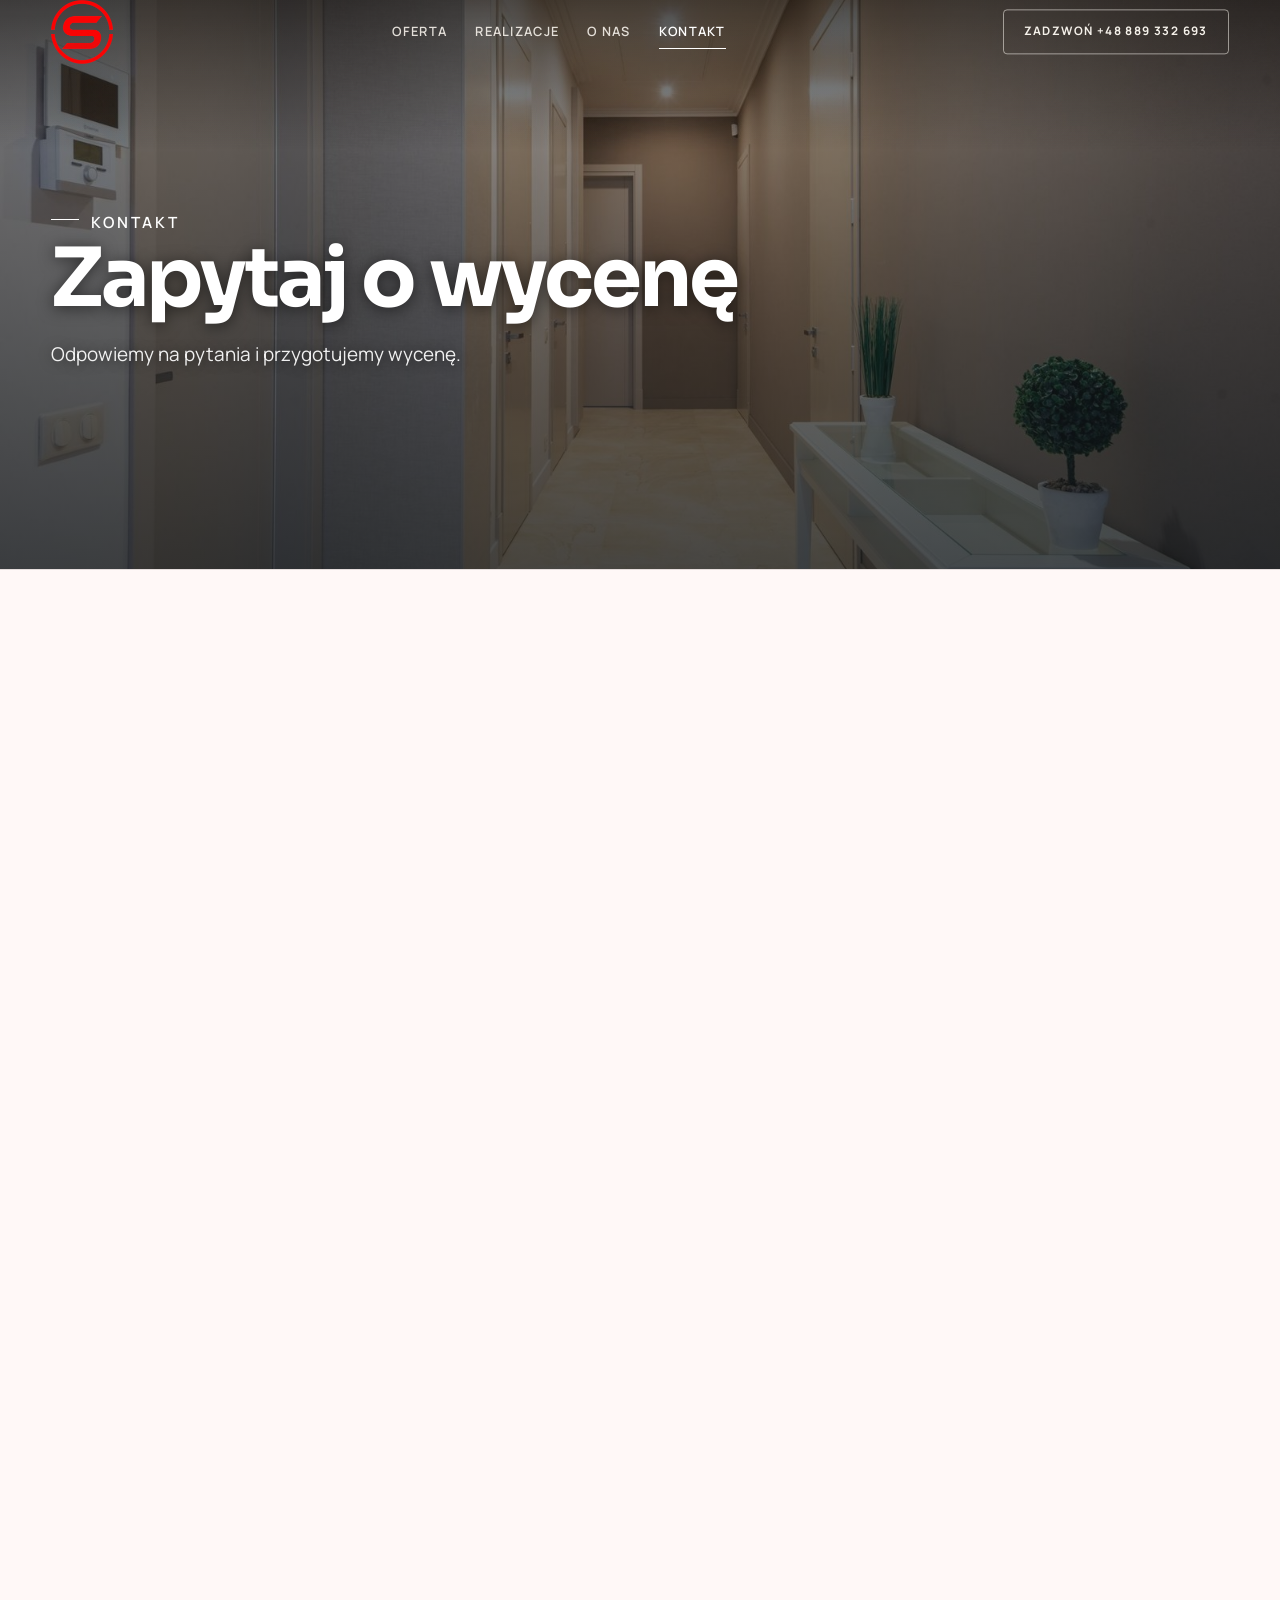
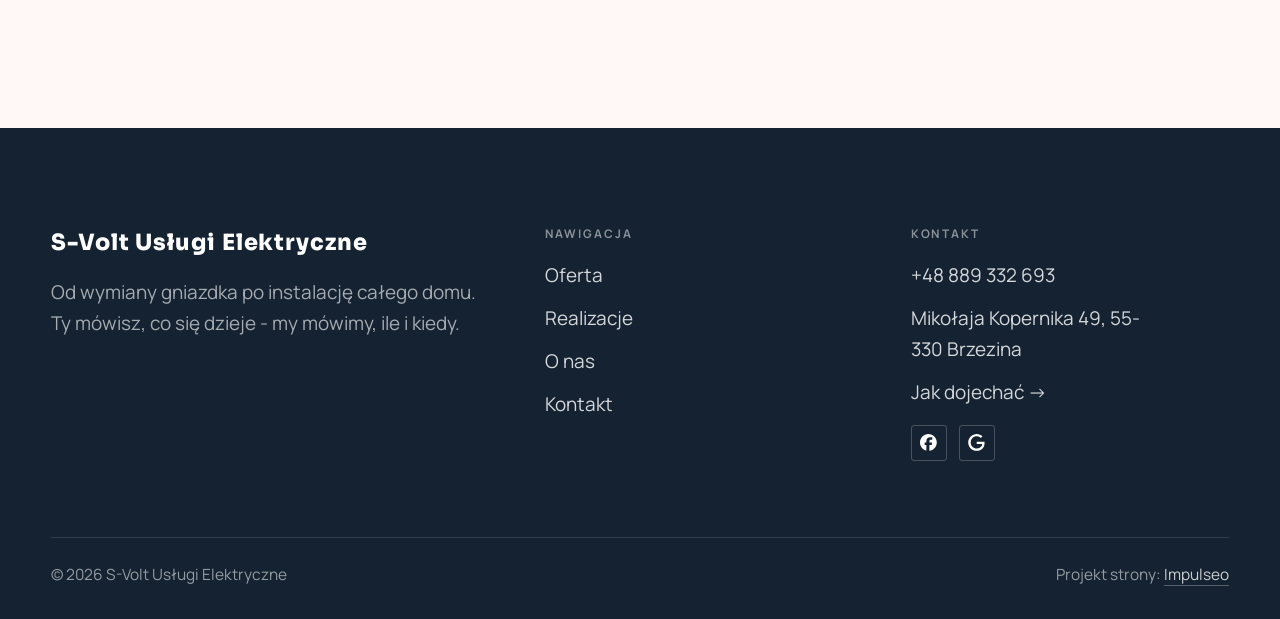
==== kontakt.html @ 0271994c "Strona demo: s-volt-uslugi-elektryczne" ====
<!DOCTYPE html>
<html lang="pl">
<head>
<meta charset="UTF-8">
<meta name="viewport" content="width=device-width, initial-scale=1.0">
<title>Kontakt - S-Volt Usługi Elektryczne</title>
<meta name="description" content="Kontakt S-Volt Usługi Elektryczne - Mikołaja Kopernika 49, 55-330 Brzezina">
<link rel="canonical" href="https://kris20032.github.io/s-volt-uslugi-elektryczne/kontakt.html">
<meta name="robots" content="noindex, nofollow">
<meta property="og:type" content="website">
<meta property="og:locale" content="pl_PL">
<meta property="og:site_name" content="S-Volt Usługi Elektryczne">
<meta property="og:title" content="Kontakt - S-Volt Usługi Elektryczne">
<meta property="og:description" content="Kontakt S-Volt Usługi Elektryczne - Mikołaja Kopernika 49, 55-330 Brzezina">
<meta property="og:url" content="https://kris20032.github.io/s-volt-uslugi-elektryczne/kontakt.html">
<meta property="og:image" content="https://kris20032.github.io/s-volt-uslugi-elektryczne/img/og.jpg">
<meta property="og:image:width" content="1200">
<meta property="og:image:height" content="630">
<meta name="twitter:card" content="summary_large_image">
<link rel="preconnect" href="https://fonts.googleapis.com">
<link rel="preconnect" href="https://fonts.gstatic.com" crossorigin>
<link href="https://fonts.googleapis.com/css2?family=Sora:wght@600;700;800&family=Manrope:wght@400;500;600&display=swap" rel="stylesheet">
<link rel="stylesheet" href="assets/styles.css?v=0fb39934">
</head>
<body>

<header class="nav">
  <div class="wrap nav-inner">
    <a class="brand brand-has-logo" href="index.html"><img class="brand-logo" src="img/logo.png" alt="S-Volt Usługi Elektryczne" width="494" height="508" decoding="async"></a>
    <nav class="nav-links">
      <a href="oferta.html">Oferta</a>
      <a href="realizacje.html">Realizacje</a>
      <a href="o-nas.html">O nas</a>
      <a href="kontakt.html" class="active" aria-current="page">Kontakt</a>
      <a href="tel:+48889332693" class="btn btn-accent">Zadzwoń +48 889 332 693</a>
    </nav>
    <button class="nav-toggle" aria-label="Menu"><span></span><span></span><span></span></button>
  </div>
</header>

<main>
<section class="pagehead">
  <img src="img/g3.jpg" alt="S-Volt Usługi Elektryczne - Zapytaj o wycenę" width="1600" height="1068" decoding="async">
  <div class="wrap">
    <span class="eyebrow">Kontakt</span>
    <h1>Zapytaj o wycenę</h1>
    <p>Odpowiemy na pytania i przygotujemy wycenę.</p>
  </div>
</section>
<section>
  <div class="wrap contact-grid">
    <div class="reveal">
      <span class="eyebrow">Dane kontaktowe</span>
      <h2 style="margin:var(--space-4) 0 var(--space-6)">S-Volt Usługi Elektryczne</h2>
      <div class="info-list">
        <div class="info-row"><div class="ic"><svg class="ico-tel" width="16" height="16" viewBox="0 0 24 24" fill="none" aria-hidden="true"><path d="M6.6 10.8a15.5 15.5 0 0 0 6.6 6.6l2.2-2.2a1 1 0 0 1 1-.24 11.4 11.4 0 0 0 3.6.58 1 1 0 0 1 1 1V20a1 1 0 0 1-1 1A17 17 0 0 1 3 4a1 1 0 0 1 1-1h3.5a1 1 0 0 1 1 1c0 1.25.2 2.46.58 3.6a1 1 0 0 1-.25 1l-2.23 2.2Z" fill="currentColor"/></svg></div><div><div class="lbl">Telefon</div><a class="val" href="tel:+48889332693">+48 889 332 693</a></div></div>
        <div class="info-row"><div class="ic"><svg class="ico-pin" width="16" height="16" viewBox="0 0 24 24" fill="none" aria-hidden="true"><path d="M12 21s7-6.1 7-11.5A7 7 0 0 0 5 9.5C5 14.9 12 21 12 21Z" stroke="currentColor" stroke-width="1.6" fill="none"/><circle cx="12" cy="9.5" r="2.4" fill="currentColor"/></svg></div><div><div class="lbl">Adres</div><div class="val">Mikołaja Kopernika 49, 55-330 Brzezina</div></div></div>
        <div class="info-row"><div class="ic"><svg class="ico-clock" width="16" height="16" viewBox="0 0 24 24" fill="none" aria-hidden="true"><circle cx="12" cy="12" r="8.2" stroke="currentColor" stroke-width="1.6"/><path d="M12 7.5V12l3.2 1.9" stroke="currentColor" stroke-width="1.6" stroke-linecap="round"/></svg></div><div><div class="lbl">Godziny</div><div class="val" style="font-weight:500">Całą dobę, 7 dni w tygodniu</div></div></div>
      </div>
    </div>
    <div class="reveal">
      <div class="form">
        <h3 style="margin-bottom:var(--space-4)">Najszybciej telefonicznie</h3>
        <p class="muted" style="margin-bottom:var(--space-5)">Zadzwoń, opisz pomysł, a my powiemy, co i jak. Bez zobowiązań.</p>
        <a href="tel:+48889332693" class="btn btn-accent" style="justify-content:center">Zadzwoń: +48 889 332 693 <span class="arr">→</span></a>
      </div>
    </div>
  </div>
</section>
<section style="padding-top:0">
  <div class="wrap reveal">
    <iframe class="map" title="S-Volt Usługi Elektryczne - Wrocław" src="https://maps.google.com/maps?q=51.20303%2C16.8247604&z=15&output=embed" loading="lazy" referrerpolicy="no-referrer-when-downgrade"></iframe>
  </div>
</section>
</main>

<footer>
  <div class="wrap">
    <div class="foot-grid">
      <div class="foot-brand">
        <div class="name">S-Volt Usługi Elektryczne</div>
        <p>Od wymiany gniazdka po instalację całego domu. Ty mówisz, co się dzieje - my mówimy, ile i kiedy.</p>
      </div>
      <div class="foot-col">
        <h4>Nawigacja</h4>
        <a href="oferta.html">Oferta</a>
        <a href="realizacje.html">Realizacje</a>
        <a href="o-nas.html">O nas</a>
        <a href="kontakt.html">Kontakt</a>
      </div>
      <div class="foot-col">
        <h4>Kontakt</h4>
        <a href="tel:+48889332693">+48 889 332 693</a>
        <p>Mikołaja Kopernika 49, 55-330 Brzezina</p>
        <a href="https://maps.google.com/?cid=14637070872031324148" target="_blank" rel="noopener">Jak dojechać →</a>
      <div class="foot-soc">
        <a class="soc" href="https://www.facebook.com/p/S-Volt-Us%C5%82ugi-Elektryczne-61593270532799/" target="_blank" rel="noopener" aria-label="Facebook - S-Volt Usługi Elektryczne"><svg viewBox="0 0 24 24" aria-hidden="true" focusable="false"><path d="M9.101 23.691v-7.98H6.627v-3.667h2.474v-1.58c0-4.085 1.848-5.978 5.858-5.978.401 0 .955.042 1.468.103a8.68 8.68 0 0 1 1.141.195v3.325a8.623 8.623 0 0 0-.653-.036 26.805 26.805 0 0 0-.733-.009c-.707 0-1.259.096-1.675.309a1.686 1.686 0 0 0-.679.622c-.258.42-.374.995-.374 1.752v1.297h3.919l-.386 2.103-.287 1.564h-3.246v8.245C19.396 23.238 24 18.179 24 12.044c0-6.627-5.373-12-12-12s-12 5.373-12 12c0 5.628 3.874 10.35 9.101 11.647Z" fill="currentColor"/></svg></a>
        <a class="soc" href="https://maps.google.com/?cid=14637070872031324148" target="_blank" rel="noopener" aria-label="Google - S-Volt Usługi Elektryczne"><svg viewBox="0 0 24 24" aria-hidden="true" focusable="false"><path d="M12.48 10.92v3.28h7.84c-.24 1.84-.853 3.187-1.787 4.133-1.147 1.147-2.933 2.4-6.053 2.4-4.827 0-8.6-3.893-8.6-8.72s3.773-8.72 8.6-8.72c2.6 0 4.507 1.027 5.907 2.347l2.307-2.307C18.747 1.44 16.133 0 12.48 0 5.867 0 .307 5.387.307 12s5.56 12 12.173 12c3.573 0 6.267-1.173 8.373-3.36 2.16-2.16 2.84-5.213 2.84-7.667 0-.76-.053-1.467-.173-2.053H12.48z" fill="currentColor"/></svg></a>
      </div>
      </div>
    </div>
    <div class="foot-bot">
      <span>© 2026 S-Volt Usługi Elektryczne</span>
      <span>Projekt strony: <a class="foot-credit" href="https://impulseo.pl" target="_blank" rel="noopener">Impulseo</a></span>
    </div>
  </div>
</footer>
<div class="sticky-call"><a class="sc-call" href="tel:+48889332693"><svg class="ico-tel" width="16" height="16" viewBox="0 0 24 24" fill="none" aria-hidden="true"><path d="M6.6 10.8a15.5 15.5 0 0 0 6.6 6.6l2.2-2.2a1 1 0 0 1 1-.24 11.4 11.4 0 0 0 3.6.58 1 1 0 0 1 1 1V20a1 1 0 0 1-1 1A17 17 0 0 1 3 4a1 1 0 0 1 1-1h3.5a1 1 0 0 1 1 1c0 1.25.2 2.46.58 3.6a1 1 0 0 1-.25 1l-2.23 2.2Z" fill="currentColor"/></svg> Zadzwoń</a><a class="sc-quote" href="kontakt.html">Umów termin</a></div>
<div class="demo-wazne" data-do="2026-10-28" data-cykl="3" hidden><svg class="dw-ico" width="13" height="13" viewBox="0 0 24 24" fill="none" aria-hidden="true"><circle cx="12" cy="12" r="8.6" stroke="currentColor" stroke-width="1.8"/><path d="M12 7.2V12l3.3 2" stroke="currentColor" stroke-width="1.8" stroke-linecap="round"/></svg><span class="dw-txt"></span></div>

<script src="assets/main.js"></script>
</body>
</html>
---- assets/styles.css ----
/* ============================================================
   STOLBASZ — premium, architektoniczny B2B fit-out
   Jasna paleta, zero brązu. System wg premium-web-craft.
   Projekt strony: Impulseo (impulseo.pl)
   ============================================================ */

:root{
  /* PALETA — jasna, architektoniczna, chłodna */
  --paper:#f5f7fa;          /* główne tło */
  --paper-2:#e7edf3;        /* sekcje alternatywne (chłodny jasny szary) */
  --paper-3:#e7edf3;        /* delikatne wypełnienia */
  --ink:#142231;            /* tekst główny — chłodny grafit */
  --ink-soft:#2c3e52;       /* nagłówki drugorzędne */
  --muted:#697785;          /* tekst poboczny */
  --line:rgba(20,34,49,.12);/* hairline */
  --accent:#e8a00c;         /* stonowany petrol-slate — jedyny akcent */
  --accent-d:#c47f06;
  --accent-soft:rgba(232,160,12,.10);
  --dark:#142231;           /* sekcje ciemne (stopka/CTA) */

  /* HOVER ZDJĘĆ — JEDEN standard dla całego silnika (decyzja K. 04.08.2026, artefakt z wariantami).
     AKTUALNE (K.+Szymon 09.08.2026, wybór z artefaktu 6 wariantów): zoom 1.05 przy 1.4s -
     przy tak długim czasie mocniejszy kadr NIE skacze, tylko „oddycha". Poprzedni standard
     (1.02 / .55s z 04.08) odbierany jako dynamiczny i szybki.
     Spoczynek lekko przygaszony, ale TYLKO tam, gdzie jest mysz (@media hover:hover) —
     na telefonie zdjęcia zostają w pełnej jasności. */
  --img-zoom:1.05;                   /* K.+Szymon 09.08: wariant F z artefaktu porównawczego */
  --img-rest:brightness(.95) saturate(.99);
  --img-hot:brightness(1.06) saturate(1.05);
  --img-dur:1.4s;                    /* K.+Szymon 09.08 (wariant F): powoli = elegancko */
  --img-ease:cubic-bezier(.16,.84,.44,1);  /* miękki ogon, efekt „oddychania" */

  /* ODSTĘPY — skala 4/8 */
  --space-1:4px; --space-2:8px; --space-3:12px; --space-4:16px; --space-5:24px;
  --space-6:32px; --space-7:48px; --space-8:64px; --space-9:96px; --space-10:128px;

  /* TYPOGRAFIA — fluid clamp() (skala podbita 16.07.2026: większe, czytelniejsze litery — uwaga Adama) */
  --text-sm:clamp(.9rem,.87rem + .12vw,1rem);
  --text-base:clamp(1.08rem,1.04rem + .18vw,1.2rem);
  --text-lg:clamp(1.24rem,1.15rem + .34vw,1.44rem);
  --text-h3:clamp(1.34rem,1.22rem + .55vw,1.66rem);
  --text-h2:clamp(2.1rem,1.66rem + 2.1vw,3.1rem);
  --text-h1:clamp(2.9rem,2.1rem + 4vw,5.1rem);

  /* PROMIENIE — architektoniczne, raczej ostre */
  --r-sm:3px; --r-md:6px; --r-lg:10px;

  /* RUCH */
  --ease:cubic-bezier(.25,.46,.45,.94); --dur:.24s;

  /* CIENIE — miękkie, warstwowe */
  --sh-sm:0 1px 2px rgba(16,24,32,.04), 0 2px 8px rgba(16,24,32,.05);
  --sh-md:0 2px 6px rgba(16,24,32,.05), 0 12px 28px -8px rgba(16,24,32,.12);
  --sh-lg:0 6px 14px rgba(16,24,32,.07), 0 26px 56px -18px rgba(16,24,32,.22);

  --hairline:1px solid var(--line);

  --font-display:'Sora','Manrope',sans-serif;
  --font-body:'Manrope',sans-serif;
}

*{box-sizing:border-box;margin:0;padding:0}
html{scroll-behavior:smooth}
body{
  font-family:var(--font-body);
  font-size:var(--text-base);
  line-height:1.65;
  color:var(--ink);
  background:var(--paper);
  -webkit-font-smoothing:antialiased;
  text-rendering:optimizeLegibility;
}
img{max-width:100%;height:auto;display:block}  /* height:auto = width/height z atrybutów trzyma proporcje (TOP#12) */
a{color:inherit;text-decoration:none}

.wrap{width:min(92%,1180px);margin-inline:auto}
section{padding-block:clamp(52px,6.5vw,96px)}

h1,h2,h3{font-family:var(--font-display);font-weight:700;line-height:1.08;letter-spacing:-.02em;color:var(--ink)}
h1{font-size:var(--text-h1);letter-spacing:-.035em}
h2{font-size:var(--text-h2);letter-spacing:-.025em}
h3{font-size:var(--text-h3)}
/* MIARA — długość wiersza. WCAG 2.2 SC 1.4.8: max 80 znaków; Butterick: 45–90.
   68ch daje realnie 72–78 znaków polskiego tekstu, czyli z zapasem pod granicą.
   Wcześniej limit miał TYLKO <p> — <li>, <blockquote> i <dd> nie miały żadnego,
   i to jedyny powód, dla którego 23 bloki na dwóch oddanych stronach jadą po
   83–106 znaków w wierszu (pomiar 07.08.2026, bramka `miara`).
   ⚠️ Listy i definicje ograniczamy TYLKO bez klasy: `ul`/`ol` z klasą to u nas
   układ (siatki kafli, menu), a nie tekst ciągły — tam miarę wyznacza układ. */
/* 60ch, nie 68ch (K. 10.08): po zmianie fontów na węższe kroje (DM Sans i spółka)
   w 68ch mieściło się ~90 znaków - bramka pikselowa słusznie zgłaszała przekroczenie
   granicy 80. Pomiar na żywej przeglądarce: 60ch = 90 znaków, 53ch = ~78 znaków, czyli normę WCAG 1.4.8. */
:root{ --miara:53ch }
p{max-width:min(100%,var(--miara))}
blockquote,
ul:not([class])>li, ol:not([class])>li,
dl:not([class])>dd{max-width:min(100%,var(--miara))}

/* ⚠️ Świadomie BEZ wyjątku `.tile p,.card p,.svc p{max-width:none}`, choć nasuwa się sam:
   te akapity BYŁY już ograniczone (stare `p{max-width:65ch}`), więc „wyjątek" nie odblokowałby
   niczego nowego — tylko ROZLUŹNIŁ stan sprzed zmiany na wszystkich demach naraz.
   `figcaption` żadna z reguł wyżej nie dotyczy, więc też nie potrzebuje zwolnienia. */

/* ŁAMANIE. `balance` wyrównuje długości wierszy w nagłówku, `pretty` pilnuje ostatniego
   wiersza akapitu, żeby nie został w nim jeden wyraz. Obsługiwane od Chrome 117 /
   Safari 17.5; starsze przeglądarki po prostu ignorują tę własność.
   `text-wrap:pretty` nie występowało dotąd ANI RAZ w silniku ani w repo klientów. */
h1,h2,h3,.lead,.lede{text-wrap:balance}
p,li,blockquote,dd{text-wrap:pretty}

.eyebrow{
  font-family:var(--font-body);
  font-size:var(--text-sm);
  font-weight:600;
  letter-spacing:.18em;
  text-transform:uppercase;
  color:var(--accent);
  display:inline-flex;align-items:center;gap:var(--space-3);
}
/* flex:none + margin-top = kreska trzyma się PIERWSZEJ linii. Wcześniej align-items:center
   centrowało ją względem całego bloku i przy zawinięciu (długi kicker typu
   „…WNĘTRZ · LESZNO · OD 2019") druga linia lądowała z brzydkim wcięciem. */
.eyebrow{align-items:flex-start}
.eyebrow>*,.eyebrow{text-wrap:balance}   /* dlugi kicker lamal sie na sierote typu samo „2019" w drugiej linii */
.eyebrow::before{content:"";width:28px;height:1px;background:var(--accent);display:inline-block;flex:none;margin-top:.62em}

.muted{color:var(--muted)}
.lead{font-size:var(--text-lg);line-height:1.55;color:var(--ink-soft);max-width:50ch}

/* ---------- BUTTONS ---------- */
.btn{
  display:inline-flex;align-items:center;gap:var(--space-2);
  font-weight:600;font-size:var(--text-sm);letter-spacing:.02em;
  padding:var(--space-4) var(--space-6);
  border-radius:var(--r-sm);
  transition:transform var(--dur) var(--ease),box-shadow var(--dur) var(--ease),background var(--dur) var(--ease);
  cursor:pointer;border:1px solid transparent;
}
.btn-accent{background:var(--accent);color:#fff;box-shadow:var(--sh-sm)}
.btn-accent:hover{background:var(--accent-d);transform:translateY(-2px);box-shadow:var(--sh-md)}
.btn-accent:active{transform:translateY(0);box-shadow:var(--sh-sm)}
.btn-ghost{background:transparent;color:var(--ink);border-color:var(--line)}
.btn-ghost:hover{border-color:var(--accent);color:var(--accent);transform:translateY(-2px)}
.btn-light{background:#fff;color:var(--ink);box-shadow:var(--sh-sm)}
.btn-light:hover{transform:translateY(-2px);box-shadow:var(--sh-md)}
.btn .arr{transition:transform var(--dur) var(--ease)}
.btn:hover .arr{transform:translateX(4px)}

/* ---------- NAV ---------- */
.nav{
  position:sticky;top:0;z-index:50;
  background:color-mix(in srgb,var(--paper) 88%,transparent);
  backdrop-filter:saturate(140%) blur(10px);
  border-bottom:var(--hairline);
}
.nav-inner{display:flex;align-items:center;justify-content:space-between;gap:var(--space-5);height:72px}
/* ANTY-NACHODZENIE (K. 05.08.2026): długa nazwa firmy + przycisk z pełnym numerem nie mieściły się w pasku
   i flex ściskał linki PONIŻEJ ich treści - "Kontakt" wchodził na ramkę "Zadzwoń +48 ...". Teraz ustępuje
   nazwa marki (skrót wielokropkiem), a menu i przycisk nigdy się nie kurczą ani nie zachodzą na siebie. */
.brand{display:flex;flex-direction:column;line-height:1;min-width:0;flex:0 1 auto}
.brand .name{font-family:var(--font-display);font-weight:800;font-size:1.35rem;letter-spacing:.04em;white-space:nowrap;overflow:hidden;text-overflow:ellipsis}
.brand .sub{font-size:.62rem;letter-spacing:.34em;text-transform:uppercase;color:var(--muted);margin-top:5px;white-space:nowrap;overflow:hidden;text-overflow:ellipsis}
.nav-links{display:flex;align-items:center;gap:var(--space-6);flex:0 0 auto}
.nav-links a{font-size:var(--text-sm);font-weight:500;color:var(--ink-soft);position:relative;padding-block:4px;white-space:nowrap;transition:color var(--dur) var(--ease)}
.nav-links a::after{content:"";position:absolute;left:0;bottom:0;width:0;height:1.5px;background:var(--accent);transition:width var(--dur) var(--ease)}
.nav-links a:hover,.nav-links a.active{color:var(--ink)}
.nav-links a:hover::after,.nav-links a.active::after{width:100%}
.nav-links .btn{padding:var(--space-2) var(--space-5)}
/* przyciski w nav: właściwy kolor (przebij .nav-links a) + bez podkreślenia */
.nav-links a.btn-accent{color:#fff}
.nav-links a.btn-ghost,.nav-links a.btn-light{color:var(--ink)}
/* CTA w pasku: NIE podkreślenie spod linków menu, ale ten sam przelatujący błysk,
   co na wszystkich innych przyciskach (zgłoszenie K. 13.08.2026 - „na hero jest efekt
   światła przechodzącego przez przycisk, na navbarze go nie ma, a mają być identyczne").
   Reguła `.nav-links a::after` jest silniejsza od `.btn::after`, więc trzeba jej
   geometrię wyzerować i wpisać połysk z nazwy - samo `display:none` gasiło efekt. */
.nav-links a.btn::after{
  display:block;content:"";position:absolute;inset:0;z-index:-1;pointer-events:none;
  width:auto;height:auto;border-radius:inherit;   /* kasuje geometrię podkreślenia (width:0;height:1.5px) */
  background:linear-gradient(100deg,transparent 32%,rgba(255,255,255,.20) 50%,transparent 68%);
  translate:-120% 0}
@media (prefers-reduced-motion:no-preference){
  .nav-links a.btn:hover::after{translate:120% 0;transition:translate .75s var(--mt-ease,cubic-bezier(.16,.84,.44,1))}
}
.nav-toggle{display:none;background:none;border:none;cursor:pointer;flex-direction:column;gap:5px;padding:8px}
.nav-toggle span{width:24px;height:2px;background:var(--ink);transition:var(--dur)}
/* Ciasny zakres MIĘDZY menu mobilnym a pełnym pulpitem: zbijamy odstępy i nazwę marki,
   żeby wszystko zmieściło się naturalnie, zanim w ogóle dojdzie do skracania wielokropkiem. */
@media(max-width:1280px) and (min-width:921px){
  .nav-links{gap:var(--space-4)}
  .nav-links .btn{padding:var(--space-2) var(--space-4)}
  .brand .name{font-size:1.15rem}
}

/* ---------- HERO (split) ---------- */
.hero{position:relative;overflow:hidden;border-bottom:var(--hairline)}
.hero-grid{display:grid;grid-template-columns:1.05fr .95fr;gap:clamp(24px,4vw,60px);align-items:center;
  padding-block:clamp(36px,4.5vw,64px)}
.hero-copy .eyebrow{margin-bottom:var(--space-5)}
.hero-copy h1{margin-bottom:var(--space-5)}
.hero-copy .lead{margin-bottom:var(--space-7)}
.hero-actions{display:flex;flex-wrap:wrap;gap:var(--space-4)}
.hero-art{position:relative;aspect-ratio:4/3;border-radius:var(--r-lg);overflow:hidden;box-shadow:var(--sh-lg)}
.hero-art img{width:100%;height:100%;object-fit:cover}
.hero-art::after{content:"";position:absolute;inset:0;background:linear-gradient(180deg,transparent 55%,rgba(18,24,28,.28))}
.hero-badge{position:absolute;left:var(--space-5);bottom:var(--space-5);z-index:2;
  background:rgba(252,252,251,.94);backdrop-filter:blur(4px);
  border-radius:var(--r-md);padding:var(--space-4) var(--space-5);box-shadow:var(--sh-md);max-width:78%}
.hero-badge strong{display:block;font-family:var(--font-display);font-size:1rem;letter-spacing:-.01em}
.hero-badge span{font-size:var(--text-sm);color:var(--muted)}

/* ---------- HERO duży / kinowy (strona główna) ---------- */
.hero-cine{position:relative;min-height:clamp(560px,82vh,840px);min-height:clamp(560px,82svh,840px);display:flex;align-items:center;overflow:hidden;border-bottom:var(--hairline)}
.hero-cine>img{position:absolute;inset:0;width:100%;height:100%;object-fit:cover;z-index:0}
.hero-cine::after{content:"";position:absolute;inset:0;z-index:1;
  background:linear-gradient(95deg,rgba(13,18,23,.86) 0%,rgba(13,18,23,.64) 32%,rgba(13,18,23,.24) 62%,rgba(13,18,23,.04) 100%)}
.hero-cine .wrap{position:relative;z-index:2;padding-block:var(--space-8)}
.hero-cine .hero-copy{max-width:660px}
.hero-cine .eyebrow{color:#fff;margin-bottom:var(--space-5)}
.hero-cine .eyebrow::before{background:#fff}
.hero-cine h1{color:#fff;margin-bottom:var(--space-5);font-size:clamp(2.9rem,2rem + 4.4vw,5.2rem);text-wrap:balance}
.hero-cine .lead{color:rgba(255,255,255,.92);max-width:48ch;margin-bottom:var(--space-7)}
.hero-cine .hero-actions{display:flex;flex-wrap:wrap;gap:var(--space-4)}
/* NISKIE OKNO (laptop z dokiem i paskami przeglądarki ma ~700-780 px wysokości widoku):
   H1 do 5.2rem + długi lead nie mieściły się i przyciski wypadały POD krawędź ekranu -
   klient widział stronę bez ani jednego CTA. Skalujemy w dół, zamiast przycinać treść. */
@media(min-width:821px) and (max-height:820px){
  .hero-cine{min-height:clamp(520px,94svh,780px)}
  .hero-cine .wrap{padding-block:var(--space-6)}
  .hero-cine h1{font-size:clamp(2.2rem,1.5rem + 2.6vw,3.6rem);margin-bottom:var(--space-4)}
  .hero-cine .eyebrow{margin-bottom:var(--space-4)}
  .hero-cine .lead{margin-bottom:var(--space-5);max-width:44ch}
}
@media(max-width:680px){
  .hero-cine{min-height:clamp(520px,76vh,640px);min-height:clamp(520px,76svh,640px);align-items:flex-end}
  .hero-cine::after{background:linear-gradient(0deg,rgba(13,18,23,.9) 6%,rgba(13,18,23,.45) 55%,rgba(13,18,23,.25) 100%)}
  .hero-cine .wrap{padding-bottom:var(--space-9)}
  /* TELEFON (~90% oglądających): lead potrafił zająć 8 linii i zepchnąć CTA poza pierwszy ekran.
     Zwężamy interlinię i skalę - treści nie ucinamy, bo to ona sprzedaje. */
  .hero-cine .lead{font-size:.98rem;line-height:1.5;margin-bottom:var(--space-5)}
  .hero-cine .eyebrow{font-size:.72rem;letter-spacing:.13em;margin-bottom:var(--space-4)}
  .hero-cine .eyebrow::before{width:20px}
  .hero-cine h1{margin-bottom:var(--space-4)}
}

/* full-bleed hero variant (podstrony) */
.pagehead{position:relative;min-height:46vh;min-height:46svh;display:flex;align-items:flex-end;overflow:hidden;border-bottom:var(--hairline)}
.pagehead img{position:absolute;inset:0;width:100%;height:100%;object-fit:cover}
/* 10.08.2026 (decyzja K.): mocniejsze przyciemnienie + cień pod tekstem. Bramka mierzyła na
   nagłówkach podstron 3,38-3,43:1 przy wymaganych 4,5 — jasne zdjęcie (hala, śnieg, niebo)
   podchodziło pod biały tekst. Zdjęcia klientów są różne, więc kontrast musi dawać WARSTWA,
   a nie szczęśliwy dobór kadru. */
.pagehead::after{content:"";position:absolute;inset:0;background:linear-gradient(180deg,rgba(18,24,28,.40),rgba(18,24,28,.76))}
.pagehead .wrap{position:relative;z-index:2;padding-block:var(--space-9);color:#fff}
.pagehead h1{color:#fff;max-width:18ch;text-shadow:0 2px 16px rgba(0,0,0,.55)}
.pagehead .eyebrow{color:#fff}
.pagehead .eyebrow::before{background:#fff}
.pagehead p{color:rgba(255,255,255,.92);margin-top:var(--space-4);max-width:54ch;text-shadow:0 1px 12px rgba(0,0,0,.5)}

/* ---------- STRIP (pasek skrótów / liczby) ---------- */
.strip{background:var(--dark);color:#fff}
/* PASEK HASEŁ — standard 04.08.2026 (decyzja K.): 5 haseł w JEDNYM rzędzie, tekst WYŚRODKOWANY,
   węższe marginesy boczne niż reszta strony (pasek ma iść szerzej), równe wysokości kolumn. */
.strip .wrap{width:min(96%,1440px);display:grid;grid-template-columns:repeat(5,1fr);
  gap:var(--space-5);padding-block:var(--space-7);align-items:stretch}
.strip .item .k{font-family:var(--font-display);font-size:clamp(1.05rem,.82rem + .85vw,1.55rem);
  font-weight:800;letter-spacing:-.02em;color:#fff;line-height:1.18;text-wrap:balance}
.strip .item .v{font-size:var(--text-sm);color:rgba(255,255,255,.66);margin-top:var(--space-2);line-height:1.4}
.strip .item{border-left:2px solid var(--accent);padding-inline:var(--space-4);
  text-align:center;display:flex;flex-direction:column;justify-content:center}
/* liczba kolumn = liczba haseł, żeby ostatnie nie zostawało samo w drugim rzędzie.
   Klasę n-N nadaje multipage.py; domyślnie (bez klasy) pasek jest 5-kolumnowy. */
.strip.n-2 .wrap{grid-template-columns:repeat(2,1fr)}
.strip.n-3 .wrap{grid-template-columns:repeat(3,1fr)}
.strip.n-4 .wrap{grid-template-columns:repeat(4,1fr);gap:var(--space-6)}
.strip.n-4 .item .k{font-size:clamp(1.3rem,1rem + 1.1vw,2rem)}
.strip.n-6 .wrap{grid-template-columns:repeat(6,1fr);gap:var(--space-4)}
.strip.n-6 .item .k{font-size:clamp(.98rem,.8rem + .7vw,1.35rem)}
/* równe łamanie: zamiast "długa linia + jedno słowo" obie linie zbliżonej długości */
.strip .item .k{text-wrap:balance}

/* ---------- SECTION HEAD ---------- */
.head{max-width:48rem;margin-bottom:var(--space-8)}
.head.center{margin-inline:auto;text-align:center}
.head .eyebrow{margin-bottom:var(--space-4)}
.head h2{margin-bottom:var(--space-4)}
.head p{color:var(--muted);font-size:var(--text-lg);line-height:1.55}
.head.center p{margin-inline:auto}

/* ---------- INTRO SPLIT ---------- */
.split{display:grid;grid-template-columns:.92fr 1.08fr;gap:clamp(28px,5vw,80px);align-items:center}
.split.rev{grid-template-columns:1.08fr .92fr}
.split.rev .split-art{order:-1}
.split-art{position:relative;aspect-ratio:5/4;border-radius:var(--r-lg);overflow:hidden;box-shadow:var(--sh-lg)}
.split-art img{width:100%;height:100%;object-fit:cover}
.split-copy h2{margin-bottom:var(--space-5)}
.split-copy p+p{margin-top:var(--space-4)}
.split-copy .btn{margin-top:var(--space-6)}

/* ---------- SERVICES (zakres) ---------- */
.svc-grid{display:grid;grid-template-columns:repeat(auto-fit,minmax(280px,1fr));gap:var(--space-5)}
.svc{background:#fff;border:var(--hairline);border-radius:var(--r-md);padding:var(--space-7) var(--space-6);
  transition:transform var(--dur) var(--ease),box-shadow var(--dur) var(--ease),border-color var(--dur) var(--ease);
  position:relative;overflow:hidden}
.svc::before{content:"";position:absolute;left:0;top:0;width:3px;height:0;background:var(--accent);transition:height var(--dur) var(--ease)}
.svc:hover{transform:translateY(-4px);box-shadow:var(--sh-md);border-color:transparent}
.svc:hover::before{height:100%}
.svc .ic{font-family:var(--font-display);font-size:.8rem;font-weight:700;letter-spacing:.12em;color:var(--accent);margin-bottom:var(--space-4)}
.svc h3{margin-bottom:var(--space-3);font-size:1.22rem}
.svc p{color:var(--muted);font-size:var(--text-base);line-height:1.6}

/* big detailed service rows */
.svc-row{display:grid;grid-template-columns:.8fr 1.2fr;gap:clamp(20px,4vw,60px);align-items:center;padding-block:var(--space-8)}
.svc-row+.svc-row{border-top:var(--hairline)}
.svc-row.rev{grid-template-columns:1.2fr .8fr}
/* Naprzemienny układ wierszy oferty: co drugi wiersz ma zdjęcie po PRAWEJ.
   Było `order:-1` — martwy kod, bo zdjęcie i tak jest pierwszym dzieckiem w HTML,
   więc wszystkie wiersze wyglądały identycznie (zdjęcie zawsze z lewej), a `rev`
   zmieniało tylko szerokość kolumn. Znalezione 29.07.2026 przy różnicowaniu kierunków
   animacji (pomiar pozycji: art.mid 390/502 przy row.mid 756 — zawsze lewa strona). */
.svc-row.rev .svc-row-art{order:2}
.svc-row-art{aspect-ratio:4/3;border-radius:var(--r-md);overflow:hidden;box-shadow:var(--sh-md)}
.svc-row-art img{width:100%;height:100%;object-fit:cover}
.svc-row h3{font-size:1.5rem;margin-bottom:var(--space-4)}
.svc-row .num{font-family:var(--font-display);font-size:.85rem;font-weight:700;letter-spacing:.14em;color:var(--accent);display:block;margin-bottom:var(--space-3)}
.svc-row ul{list-style:none;margin-top:var(--space-4);display:flex;flex-direction:column;gap:var(--space-2)}
.svc-row li{position:relative;padding-left:var(--space-5);color:var(--muted);font-size:var(--text-base)}
.svc-row li::before{content:"";position:absolute;left:0;top:.62em;width:8px;height:1px;background:var(--accent)}

/* ---------- GALLERY (realizacje) ---------- */
.gallery{display:grid;grid-template-columns:repeat(12,1fr);gap:var(--space-4);grid-auto-rows:200px}
/* GALERIA MASONRY — pionowe zdjęcia (portrety beauty/wellness) bez przycinania: kolumny, height auto */
.gallery-masonry{column-count:3;column-gap:var(--space-4)}
@media(max-width:900px){.gallery-masonry{column-count:2}}
@media(max-width:560px){.gallery-masonry{column-count:1}}
.gallery-masonry .m-tile{break-inside:avoid;margin:0 0 var(--space-4);padding:0;position:relative;overflow:hidden;border-radius:var(--r-md);border:1px solid var(--line)}
.gallery-masonry .m-tile img{width:100%;height:auto;display:block}
.gallery-masonry .m-tile .cap{position:absolute;left:0;right:0;bottom:0;padding:var(--space-4);color:#fff;background:linear-gradient(0deg,rgba(0,0,0,.55),transparent);font-size:var(--text-sm)}
.gallery-masonry .m-tile .cap small{display:block;font-weight:400;opacity:.78;letter-spacing:.04em;text-transform:uppercase;font-size:.66rem;margin-top:3px}
.tile{position:relative;overflow:hidden;border-radius:var(--r-md);box-shadow:var(--sh-sm);
  transition:transform var(--dur) var(--ease),box-shadow var(--dur) var(--ease)}
.tile img{width:100%;height:100%;object-fit:cover;
  transition:transform var(--img-dur) var(--img-ease),filter var(--img-dur) var(--img-ease)}
.tile:hover{box-shadow:var(--sh-md)}
.tile .cap{position:absolute;left:0;right:0;bottom:0;padding:var(--space-5) var(--space-4) var(--space-4);
  /* mocniejszy spad + cien pod tekstem: na JASNYCH zdjeciach klienta (biale fronty, sciany)
     slaby gradient dawal kontrast ~1.5:1 zamiast wymaganych 3.6:1 (bramka wygladu, 10.08.2026) */
  background:linear-gradient(transparent 10%,rgba(18,24,28,.55) 40%,rgba(18,24,28,.88) 68%,rgba(18,24,28,.99));color:#fff;
  text-shadow:0 1px 2px rgba(0,0,0,.85),0 2px 10px rgba(0,0,0,.55);
  font-size:var(--text-sm);font-weight:600;letter-spacing:.01em;
  opacity:0;transform:translateY(8px);transition:var(--dur) var(--ease)}
.tile:hover .cap{opacity:1;transform:translateY(0)}
.tile .cap small{display:block;font-weight:400;opacity:.78;letter-spacing:.04em;text-transform:uppercase;font-size:.66rem;margin-top:3px}
/* bento spans */
.t-wide{grid-column:span 6}
.t-tall{grid-column:span 6;grid-row:span 2}
.t-std{grid-column:span 6}
.t-third{grid-column:span 4}
.t-two3{grid-column:span 8}

/* ---------- TRUST / WIARYGODNOŚĆ ---------- */
.trust{background:var(--paper-2)}
.trust-grid{display:grid;grid-template-columns:repeat(auto-fit,minmax(240px,1fr));gap:var(--space-5);margin-top:var(--space-7)}
.trust-card{background:#fff;border-radius:var(--r-md);padding:var(--space-7) var(--space-6);box-shadow:var(--sh-sm);border-top:3px solid var(--accent)}
.trust-card .big{font-family:var(--font-display);font-size:clamp(1.8rem,1.3rem + 1.6vw,2.6rem);font-weight:800;letter-spacing:-.02em;color:var(--ink);line-height:1}
.trust-card h3{font-size:1.12rem;margin:var(--space-3) 0 var(--space-2)}
.trust-card p{color:var(--muted);font-size:var(--text-base);line-height:1.55}

/* ---------- CTA band ---------- */
.cta{background:var(--dark);color:#fff;position:relative;overflow:hidden}
/* telefon w CTA: na ciemnym tle biały (domyślnie), rodziny z JASNYM tłem CTA
   nadpisują to u siebie - wcześniej kolor siedział w stylu inline i wygrywał z rodziną. */
.cta .btn-ghost-cta{color:#fff;border-color:rgba(255,255,255,.3)}
.cta .wrap{display:grid;grid-template-columns:1.4fr .6fr;gap:var(--space-7);align-items:center;position:relative;z-index:2}
.cta h2{color:#fff;max-width:20ch}
.cta p{color:rgba(255,255,255,.74);margin-top:var(--space-4)}
.cta-actions{display:flex;flex-direction:column;gap:var(--space-3);align-items:flex-start}
.cta::before{content:"";position:absolute;right:-80px;top:-80px;width:360px;height:360px;border-radius:50%;
  background:radial-gradient(circle,var(--accent-soft),transparent 70%)}

/* ---------- CONTACT ---------- */
.contact-grid{display:grid;grid-template-columns:.85fr 1.15fr;gap:clamp(28px,4vw,56px);align-items:start}
.info-list{display:flex;flex-direction:column;gap:var(--space-2)}
.info-row{display:flex;gap:var(--space-4);align-items:flex-start;padding-block:var(--space-4);border-bottom:var(--hairline)}
.info-row .ic{flex:none;width:42px;height:42px;display:grid;place-items:center;border-radius:50%;
  background:var(--accent-soft);color:var(--accent);font-size:1.05rem}
.info-row .lbl{font-size:.72rem;letter-spacing:.14em;text-transform:uppercase;color:var(--muted)}
.info-row .val{font-weight:600;font-size:var(--text-base);margin-top:2px}
.info-row a.val:hover{color:var(--accent)}
.map{border:none;border-radius:var(--r-lg);box-shadow:var(--sh-md);width:100%;height:100%;min-height:380px;filter:grayscale(.2) contrast(1.02)}
.form{background:#fff;border:var(--hairline);border-radius:var(--r-lg);padding:clamp(24px,3vw,40px);box-shadow:var(--sh-sm)}
.form .fld{margin-bottom:var(--space-5)}
.form label{display:block;font-size:var(--text-sm);font-weight:600;margin-bottom:var(--space-2)}
.form input,.form textarea{width:100%;font-family:inherit;font-size:var(--text-base);color:var(--ink);
  padding:var(--space-4);border:var(--hairline);border-radius:var(--r-sm);background:var(--paper);transition:border-color var(--dur)}
.form input:focus,.form textarea:focus{outline:none;border-color:var(--accent);background:#fff}
.form textarea{resize:vertical;min-height:120px}
.form .note{font-size:var(--text-sm);color:var(--muted);margin-top:var(--space-3)}

/* ---------- FOOTER ---------- */
footer{background:var(--dark);color:#fff;padding-block:var(--space-9) var(--space-6)}
.foot-grid{display:grid;grid-template-columns:1.4fr 1fr 1fr;gap:var(--space-7);margin-bottom:var(--space-8)}
.foot-brand .name{font-family:var(--font-display);font-weight:800;font-size:1.4rem;letter-spacing:.04em}
.foot-brand p{color:rgba(255,255,255,.62);margin-top:var(--space-4);font-size:var(--text-base);max-width:38ch}
.foot-col h4{font-size:.74rem;letter-spacing:.16em;text-transform:uppercase;color:rgba(255,255,255,.5);margin-bottom:var(--space-4)}
.foot-col a,.foot-col p{display:block;color:rgba(255,255,255,.82);font-size:var(--text-base);margin-bottom:var(--space-3)}
.foot-col a:hover{color:#fff}
.foot-bot{border-top:1px solid rgba(255,255,255,.12);padding-top:var(--space-5);display:flex;justify-content:space-between;flex-wrap:wrap;gap:var(--space-3);
  font-size:var(--text-sm);color:rgba(255,255,255,.55)}
.foot-bot a:hover{color:#fff}
/* Podpis w stopce = klikalny link do impulseo.pl (31.07.2026). Ma być WIDOCZNIE klikalny,
   ale nie krzyczeć - stąd sam kolor jaśniejszy + delikatne podkreślenie na najeździe. */
.foot-bot a.foot-credit{color:rgba(255,255,255,.78);text-decoration:none;border-bottom:1px solid rgba(255,255,255,.28)}
.foot-bot a.foot-credit:hover{color:#fff;border-bottom-color:#fff}

/* ---------- REVEAL ---------- */
.reveal{opacity:0;transform:translateY(22px);transition:opacity .6s var(--ease),transform .6s var(--ease)}
.reveal.in{opacity:1;transform:none}

/* ---------- RESPONSIVE ---------- */
@media(max-width:920px){
  .hero-grid,.split,.split.rev,.svc-row,.svc-row.rev,.cta .wrap,.contact-grid,.foot-grid{grid-template-columns:1fr}
  .split.rev .split-art,.svc-row.rev .svc-row-art{order:0}
  .hero-art{aspect-ratio:16/10;max-height:420px}
  .strip .wrap,.strip.n-2 .wrap,.strip.n-3 .wrap,.strip.n-4 .wrap,.strip.n-6 .wrap{grid-template-columns:repeat(2,1fr);gap:var(--space-6)}
  .strip .item .k,.strip.n-6 .item .k{font-size:clamp(1.3rem,1.1rem + 1vw,2rem)}
  .gallery{grid-auto-rows:180px}
  .t-wide,.t-tall,.t-std,.t-third,.t-two3{grid-column:span 6}
  .t-tall{grid-row:span 1}
  .cta-actions{flex-direction:row;flex-wrap:wrap}
  .foot-grid{gap:var(--space-6)}
}
@media(max-width:680px){
  .nav-links{position:fixed;inset:72px 0 auto 0;background:var(--paper);flex-direction:column;align-items:stretch;
    gap:0;padding:var(--space-4) 6%;border-bottom:var(--hairline);box-shadow:var(--sh-md);
    transform:translateY(-120%);transition:transform var(--dur) var(--ease)}
  .nav-links.open{transform:translateY(0)}
  .nav-links a{padding-block:var(--space-4);border-bottom:var(--hairline)}
  .nav-links .btn{margin-top:var(--space-3);justify-content:center}
  .nav-toggle{display:flex}
  .strip .wrap,.strip.n-2 .wrap,.strip.n-3 .wrap,.strip.n-4 .wrap,.strip.n-6 .wrap{grid-template-columns:1fr}
  .gallery{grid-template-columns:repeat(6,1fr)}
  .foot-grid{grid-template-columns:1fr}
}
@media(prefers-reduced-motion:reduce){
  /* audyt 09.08 TOP#14: samo skrócenie duration przy animacji INFINITE = stroboskop
     (pętla .01ms miga ekranem); iteration-count:1 gasi pętlę naprawdę. Pseudoelementy
     też - tła hero (gastro/studio) animują ::before/img, blanket na * ich nie łapał. */
  *,*::before,*::after{animation-duration:.01ms!important;animation-iteration-count:1!important;animation-delay:0s!important;transition:none!important}
  .reveal{opacity:1!important;transform:none!important}
  html{scroll-behavior:auto}
}

/* ============================================================
   PREMIUM LAYER — destylat deep-researchu branż (anty-AI, spokój).
   Zmienne STOLBASZ (--accent/--ink/--paper/--line/--dark). Ruch ledwo
   zauważalny, krzywa cubic-bezier(.16,.84,.44,1); prefers-reduced-motion
   pokryte blanketem wyżej. Karty hairline zamiast cieni = #1 sygnał „nie-AI".
   ============================================================ */

/* więcej oddechu między sekcjami (liderzy: 110-130px) */
section{padding-block:clamp(64px,8vw,128px)}

/* 1) Aksamitny reveal — dłuższa, miękka krzywa zamiast „skoku" */
.reveal{transition:opacity .9s cubic-bezier(.16,.84,.44,1),transform .9s cubic-bezier(.16,.84,.44,1);will-change:opacity,transform}
/* stagger TYLKO w galerii (tam pozycja = porządek dzieci) */
.gallery .reveal:nth-child(2){transition-delay:.07s}
.gallery .reveal:nth-child(3){transition-delay:.14s}
.gallery .reveal:nth-child(4){transition-delay:.21s}
.gallery .reveal:nth-child(5){transition-delay:.28s}
.gallery .reveal:nth-child(6){transition-delay:.35s}

/* 2) Hero STATYCZNY na .hero-cine — Ken Burns CAŁKIEM WYŁĄCZONY 26.06 (3. zgłoszenie Szymona).
   GENEZA: animowanie scale na <img> hero z teksturami (cegły/framugi) re-samplinguje obraz
   klatka po klatce → na części ekranów drobne drganie/shimmer = „heroshot się trzęsie".
   translateY usunięto wcześniej, scale-only + will-change/GPU NIE wystarczyły do GWARANCJI gładkości.
   Krzysztof zażądał pewności („make sure, że błąd się nie pojawi") > efekt. Zero animacji = 0% drgania.
   Delikatny zoom zostaje TYLKO w pełnoekranowych hero gastro/studio (hg-bg/hs-bg — tło, inny
   mechanizm, chwalone, nigdy nie zgłaszane). NIE wracać do KB na .hero-cine bez realnego testu
   na sprzęcie klienta — to ryzyko regresji „trzęsienia”. */
/* BEZPIECZNY "wow" na hero = jednorazowy FADE-IN (opacity), nie zoom.
   opacity nie dotyka bitmapy → gładkie na KAŻDYM zdjęciu/ekranie/GPU, zero ryzyka migotania.
   Geometryczny ruch (scale/translate) na .hero-cine jest ZAKAZANY (bramka pilnuje). */
@keyframes heroFade{from{opacity:0}to{opacity:1}}
.hero-cine>img{transform:none;animation:heroFade 1.1s ease-out both}

/* 3) Akcentowy hairline pod nagłówkiem sekcji, który „rysuje się" przy wejściu */
.head h2{position:relative;padding-bottom:18px}
.head h2::after{content:"";position:absolute;left:0;bottom:0;height:1px;width:0;background:var(--accent);transition:width 1s cubic-bezier(.16,.84,.44,1) .15s}
.head.center h2::after{left:50%;transform:translateX(-50%)}
.head.reveal.in h2::after,.head.center.reveal.in h2::after{width:54px}

/* 4) Karty HAIRLINE zamiast cieni/zaokrągleń (najmocniejszy anty-AI detal) */
.svc{background:transparent;border:1px solid var(--line);border-radius:var(--r-sm);box-shadow:none}
.svc:hover{box-shadow:none;border-color:var(--accent);transform:translateY(-3px)}
.trust-card{background:transparent;box-shadow:none;border:1px solid var(--line);border-top:2px solid var(--accent);border-radius:var(--r-sm)}
.tile{box-shadow:none;border-radius:var(--r-sm)}
.tile:hover{box-shadow:none}

/* 5) Sticky-nav kondensuje się po przewinięciu (sygnał dopracowania) */
.nav{transition:box-shadow .4s ease,background .4s ease}
.nav.is-stuck{box-shadow:0 1px 0 var(--line),0 14px 30px -24px rgba(0,0,0,.45)}
.nav-inner{transition:height .35s var(--ease)}
.nav.is-stuck .nav-inner{height:60px}

/* 6) MANIFESTO — pełnoekranowy cytat-bohater (zastępuje generyczne „Dlaczego my") */
.manifesto{background:var(--paper-2);text-align:center}
.manifesto .wrap{max-width:60rem}
.manifesto p{font-family:var(--font-display);font-style:italic;font-size:clamp(1.6rem,1rem + 2.4vw,2.8rem);line-height:1.32;color:var(--ink-soft);margin-inline:auto;max-width:26ch;position:relative;padding-top:var(--space-8)}
.manifesto p::before{content:"";position:absolute;top:0;left:50%;transform:translateX(-50%);width:54px;height:1px;background:var(--accent)}
.manifesto p span{color:var(--accent);font-style:italic}

/* 7) GATEWAYS — 3 duże bramy-zdjęcia (zamiast paska menu usług) */
.gateways{display:grid;grid-template-columns:repeat(3,1fr);gap:var(--space-4)}
.gateway{position:relative;aspect-ratio:3/4;overflow:hidden;border-radius:var(--r-sm);display:block}
.gateway img{width:100%;height:100%;object-fit:cover;
  transition:transform var(--img-dur) var(--img-ease),filter var(--img-dur) var(--img-ease)}
.gateway::after{content:"";position:absolute;inset:0;background:linear-gradient(180deg,transparent 38%,rgba(18,24,28,.74))}
/* ===== HOVER ZDJĘĆ — jedno miejsce dla WSZYSTKICH kafli ze zdjęciem (K. 04.08.2026) ===== */
@media(hover:hover){
  .tile img,.gateway img,.m-tile img{filter:var(--img-rest)}
  .tile:hover img,
  .gateway:hover img,
  .m-tile:hover img{transform:scale(var(--img-zoom));filter:var(--img-hot)}
}
.m-tile img{transition:transform var(--img-dur) var(--img-ease),filter var(--img-dur) var(--img-ease)}
.gateway .g-ttl{position:absolute;left:0;right:0;bottom:0;z-index:2;padding:var(--space-6) var(--space-5);color:#fff;font-family:var(--font-display);font-size:1.45rem;letter-spacing:-.01em;line-height:1.15}
.gateway .g-ttl small{display:block;font-family:var(--font-body);font-size:var(--text-sm);font-weight:400;opacity:.82;letter-spacing:.03em;margin-top:5px}
@media(max-width:760px){.gateways{grid-template-columns:1fr}.gateway{aspect-ratio:16/10}}

/* 8) LOGO klienta w nagłówku (gdy podane --logo) */
/* 52px domyślnie (feedback Bartka 06.07.2026: 40px ginęło, uwaga padła 3x; ~56px sprawdzone na żywym demie anna-borowiec-makeup) */
.brand-logo{height:64px;width:auto;max-width:300px;object-fit:contain;display:block}
.nav.is-stuck .brand-logo{height:52px}
@media(max-width:680px){.brand-logo{height:46px;max-width:210px}}


/* === RWD: nagłówki na wąskich ekranach (dodane 17.07.2026 razem z fixem clamp) ===
   Po przywróceniu działania clamp() dolna granica --text-h1 (2.9rem) rozpychała
   dokument przy długich polskich słowach na telefonach. Tu ją zjeżdżamy. */
@media (max-width:560px){
  :root{
    --text-h1:clamp(1.9rem, 1.15rem + 4.4vw, 2.7rem);
    --text-h2:clamp(1.5rem, 1rem + 3vw, 2.1rem);
  }
  .hero-cine h1{font-size:clamp(1.9rem, 1.15rem + 4.4vw, 2.7rem)}
  h1,h2{overflow-wrap:break-word}
}

/* GODZINY (godziny_grid z briefu) — dzień po lewej, godziny po prawej. Wcześniej BRAK stylu
   powodował sklejenie "Poniedziałek-Piątek8:00-20:00" (dodane 2026-07-21). Neutralne dla dem bez grafiku. */
.godz{display:flex;flex-direction:column;gap:2px;max-width:440px;margin-top:8px}
.godz-row{display:flex;justify-content:space-between;align-items:baseline;gap:24px;padding:10px 0;border-bottom:1px solid var(--line)}
.godz-row:last-child{border-bottom:0}
.godz-row b{font-weight:600;color:var(--ink)}
.godz-row span{color:var(--muted);white-space:nowrap}

/* === FAQ (lekcja 08.08.2026) ===
   Sekcja faq_klinika() trafia NIE tylko do rodziny „klinika" (multipage.py: także układ FACHOWCY),
   a style leżały wyłącznie w families/klinika.css — u hydraulika/dekarza FAQ renderowało się jako
   goła lista <details> z domyślnym trójkącikiem przeglądarki (wpadka: demo Instalatorstwo Gała).
   Dlatego baza. Rodzina może to nadpisać na wierzchu. */
.faq-list{max-width:48rem;margin:var(--space-8) auto 0;display:flex;flex-direction:column;gap:var(--space-3)}
.faq-item{border:1px solid var(--line);border-radius:var(--r-md);background:var(--paper);padding:var(--space-4) var(--space-5)}
.faq-item summary{font-family:var(--font-display);font-weight:600;color:var(--ink);cursor:pointer;list-style:none;display:flex;justify-content:space-between;gap:1rem}
.faq-item summary::-webkit-details-marker{display:none}
.faq-item summary::after{content:"+";color:var(--accent-d);font-weight:700;font-size:1.2rem;line-height:1}
.faq-item[open] summary::after{content:"-"}
.faq-item p{color:var(--ink-soft);font-size:var(--text-base);line-height:1.6;margin:var(--space-3) 0 0}

/* === LICZBA OPINII PRZY SEKCJI OPINII (08.08.2026, wzorzec irismeble.pl, decyzja K.) ===
   Trzy cytaty bez kontekstu czyta się jak „firma ma trzy opinie". Ta linijka mówi wprost,
   ile ich jest naprawdę - dane i tak przychodzą z reconu i szły dotąd wyłącznie do hero.
   Baza, nie rodzina: sekcja opinii renderuje się we WSZYSTKICH układach, a style opinii
   leżą per rodzina - bez tego u części rodzin linijka byłaby gołym tekstem (ta sama pułapka
   co z FAQ wyżej). Rodzina może nadpisać na wierzchu. */
.op-meta{
  text-align:center;margin:calc(var(--space-3) * -1) 0 var(--space-6);
  color:var(--muted);font-size:var(--text-base);letter-spacing:.01em;
}
.op-meta .ico-star{color:var(--accent-d);margin-right:2px}

/* --- licznik ważności DEMA (pomysł K. 09.08) - tylko wersje pokazowe --- */
.demo-wazne{position:fixed;top:calc(var(--nav-h, 64px) + 14px);right:14px;z-index:95;
  display:inline-flex;align-items:center;gap:.45em;
  background:rgba(21,25,28,.82);color:#fff;font-size:.72rem;font-weight:600;letter-spacing:.01em;
  padding:.42em .8em .42em .62em;border-radius:999px;backdrop-filter:saturate(140%) blur(8px);
  border:1px solid rgba(255,255,255,.14);box-shadow:0 10px 24px -14px rgba(0,0,0,.6);
  pointer-events:none;
  /* NIE pokazuje się przy wejściu (K. 09.08) - wjeżdża dopiero po zejściu z hero */
  opacity:0;transform:translateY(-10px);
  transition:opacity .7s var(--ease),transform .7s var(--ease)}
.demo-wazne.is-on{opacity:1;transform:none}
.demo-wazne .dw-ico{flex:none;opacity:.85}
.demo-wazne b{font-weight:700;font-variant-numeric:tabular-nums;color:#FFD9A3}
.demo-wazne .dw-zeg{font-variant-numeric:tabular-nums;font-feature-settings:"tnum";
  opacity:.72;margin-left:.15em;letter-spacing:.01em}
.demo-wazne.is-pilne{background:rgba(150,32,28,.9);border-color:rgba(255,255,255,.2)}
.demo-wazne .dw-pilne{color:#FFE0DE}
@media(max-width:820px){.demo-wazne{top:auto;bottom:70px;right:10px}}

/* --- pasek mini-opinii pod hero (audyt 09.08 TOP#27) - tylko przy realnych recenzjach --- */
.opinie-mini{padding-block:0;border-bottom:var(--hairline)}
.opinie-mini .om-row{display:grid;grid-template-columns:repeat(3,1fr);gap:var(--space-6);padding-block:var(--space-5)}
.opinie-mini .om-item blockquote{font-size:var(--text-sm);color:var(--ink-soft);line-height:1.5;margin:0}
.opinie-mini .om-autor{display:block;margin-top:var(--space-2);font-size:.78rem;font-weight:600;color:var(--muted);letter-spacing:.04em}
@media(max-width:820px){.opinie-mini .om-row{grid-template-columns:1fr;gap:var(--space-4)}
  .opinie-mini .om-item:nth-child(n+3){display:none}}

/* --- AKCENT-TEKST (audyt 09.08 TOP#11/12, decyzja K.) ---------------------------
   Kolor firmowy jest jasny, dopóki nie musi być literą. --accent zostaje żywy
   (kreski, przyciski, pasek haseł); litera akcentowa na JASNYM tle bierze
   --accent-text (dokleja palette_auto; domyślnie accent-d). Tylko color -
   border/background/pseudo zostają żywe. Ciemna sekcja CTA = wyjątek. */
:root{--accent-text:var(--accent-d)}
.eyebrow, .svc .ic, .svc-row .num, .info-row .ic, .info-row a.val:hover,
.manifesto p span, .faq-item summary::after, .op-meta .ico-star, .op-star,
.fu-cta, .obszar-list li:hover, .btn-ghost:hover, .nav.nav-solid .brand .sub,
.proces-os .pc-cur, .os-on .proces-os .proces-line > li.os-done .pno { color:var(--accent-text) }
.cta .eyebrow { color:var(--accent) }

/* --- dostępność (audyt 09.08 TOP#23, podzbiór bezpieczny) --- */
html{scroll-padding-top:84px}                       /* kotwice nie chowają się pod sticky-nav */
:focus-visible{outline:2px solid var(--accent-text);outline-offset:2px}  /* widoczny fokus tylko z klawiatury */
main{display:block}

/* --- kafelek „Zobacz opinie w Google" (K. 09.08) - znak marki zamiast gołego linku --- */
.op-meta{text-align:center;max-width:none;margin-inline:auto}
.op-google{display:inline-flex;align-items:center;gap:.6em;
  padding:.62em 1.15em;border:1px solid var(--line);border-radius:999px;
  background:var(--paper);color:var(--ink);font-size:var(--text-sm);font-weight:600;
  transition:border-color var(--dur) var(--ease),box-shadow var(--dur) var(--ease),transform var(--dur) var(--ease)}
.op-google .op-g-ico{flex:none}                        /* oficjalny 4-kolorowy znak Google */
.op-google .arr{transition:transform var(--dur) var(--ease)}
.op-google:hover{border-color:var(--accent);box-shadow:var(--sh-sm);transform:translateY(-1px)}
.op-google:hover .arr{transform:translateX(3px)}

/* ============================================================
   HOVER KART I KAFLI - JEDEN STANDARD DLA WSZYSTKICH RODZIN (K. 10.08:
   „każde demo ma wyglądać tak premium"). Wcześniej premium-hover miała tylko
   rodzina fachowców (.fu-row), reszta rodzin renderowała karty bez reakcji.
   Zasada ta sama: reakcja NATYCHMIAST (0s), gaśnięcie łagodne; ledwie widoczne
   tło, kreska akcentu z lewej, strzałka rusza. Zero cieni-poduszek.
   ⛔ Świadomie POMIJAMY kafle ze zdjęciem (.tile/.gateway/.m-tile) - tam działa
   już zoom 1.05/1.4s i dokładanie ramek by go zabiło.
   ============================================================ */
.card, .svc, .gateway-txt, .menu-cat, .prod-card, .pak-card, .faq-item, .obj-tile{
  position:relative;transition:background .22s ease-out,border-color .22s ease-out}
.card::before, .menu-cat::before, .prod-card::before, .pak-card::before{
  content:"";position:absolute;left:0;top:0;bottom:0;width:3px;background:var(--accent);
  transform:scaleY(0);transform-origin:top;transition:transform .09s ease-out;border-radius:2px}
@media(hover:hover){
  .card:hover, .svc:hover, .menu-cat:hover, .prod-card:hover, .pak-card:hover{
    background:color-mix(in srgb,var(--accent) 9%,transparent);
    border-color:color-mix(in srgb,var(--accent) 45%,var(--line));
    transition-duration:0s}
  .card:hover::before, .menu-cat:hover::before,
  .prod-card:hover::before, .pak-card:hover::before{transform:scaleY(1)}
  .card:hover .arr, .svc:hover .arr, .menu-cat:hover .arr{transform:translateX(.3rem)}
}
.card .arr, .svc .arr, .menu-cat .arr{display:inline-block;transition:transform .1s ease-out}

/* ============================================================
   PLAKIETKA OPINII GOOGLE (K. 13.08.2026, wzór od Marcelego)
   Jedna forma we WSZYSTKICH układach hero (hg/hk/hs/ha/hd/tb/kt) zamiast
   gołego tekstu „★ Ocena 4,4 w Google · 7 opinii". Cudza ocena to najmocniejszy
   dowód zaufania na stronie - ma wyglądać jak odznaka, nie jak podpis.
   Tło i obwódka liczone z KOLORU TEKSTU, więc ta sama plakietka działa na
   ciemnym zdjęciu (biały napis → jasna mgiełka) i na jasnej sekcji (ciemny
   napis → delikatny szary). Zero osobnych wariantów do utrzymania.
   ============================================================ */
.g-badge{
  display:inline-flex;align-items:center;gap:.62em;
  padding:.52em 1em;border-radius:999px;
  background:color-mix(in srgb,currentColor 8%,transparent);
  border:1px solid color-mix(in srgb,currentColor 20%,transparent);
  -webkit-backdrop-filter:blur(6px);backdrop-filter:blur(6px);
  font-size:.98rem;line-height:1;font-weight:500;letter-spacing:.01em;
  white-space:nowrap;vertical-align:middle;max-width:100%}
.g-badge .gb-ico,.g-badge .gb-stars{flex:none}
.g-badge .gb-ocena{font-weight:700;font-size:1.08em;letter-spacing:.01em}
.g-badge .gb-txt{opacity:.92}
@media(max-width:560px){
  .g-badge{gap:.45em;padding:.45em .8em;font-size:.86rem}
  .g-badge .gb-stars{width:62px;height:12.4px}
  .g-badge .gb-ico{width:16px;height:16px}
}

/* === rodzina: fachowcy === */
/* ============================================================
   RODZINA: FACHOWCY (hydraulik/elektryk/remont/brukarstwo/ogrodzenia)
   Doklejane NA WIERZCH base.css. Dziedziczy paletę/fonty skórki (trade/elektryk).
   Filozofia: telefon-bohater + zaufanie + „bezpłatna wycena". Spokój, nie krzyk.
   (count-up i podwójny iframe mapy świadomie pominięte - krytyka blueprintu.)
   ============================================================ */

/* --- PROCES - oś „jak pracujemy" (podpis rodziny, czego nie ma w meblach) --- */
.proces{background:var(--paper-2)}
.proces-line{list-style:none;display:grid;grid-template-columns:repeat(4,1fr);gap:var(--space-5);position:relative;margin:0;padding:0}
.proces-line li{position:relative;padding-top:var(--space-7)}
.proces-line li::before{content:"";position:absolute;top:14px;left:0;right:0;height:1px;background:var(--line)}
.proces-line li:last-child::before{right:50%}
.proces-line li:first-child::before{left:50%}
.proces-line li::after{content:"";position:absolute;top:9px;left:calc(50% - 6px);width:11px;height:11px;border-radius:50%;background:var(--accent);box-shadow:0 0 0 4px var(--paper-2)}
.proces-line .pno{font-family:var(--font-display);font-weight:800;font-size:1.5rem;color:var(--accent);letter-spacing:-.02em;display:block;margin-bottom:var(--space-3);text-align:center}
.proces-line h3{font-size:1.1rem;margin-bottom:var(--space-2);text-align:center}
.proces-line p{color:var(--muted);font-size:var(--text-sm);line-height:1.5;text-align:center;max-width:26ch;margin-inline:auto}
@media(max-width:820px){
  .proces-line{grid-template-columns:1fr;gap:0}
  .proces-line li{padding:var(--space-5) 0 var(--space-5) var(--space-7)}
  .proces-line li::before{left:5px;right:auto;top:0;bottom:0;width:1px;height:auto}
  .proces-line li:first-child::before,.proces-line li:last-child::before{left:5px;right:auto}
  .proces-line li::after{top:var(--space-6);left:0}
  .proces-line .pno,.proces-line h3,.proces-line p{text-align:left;margin-inline:0}
}

/* --- OBSZAR DZIAŁANIA - lokalność (chipy z REALNEGO miasta, bez drugiego iframe) --- */
.obszar .head{text-align:center;margin-inline:auto}
.obszar .head .eyebrow{justify-content:center}
.obszar-list{list-style:none;display:flex;flex-wrap:wrap;justify-content:center;gap:var(--space-3);margin:0;padding:0;max-width:60rem;margin-inline:auto}
.obszar-list li{border:1px solid var(--line);border-radius:999px;padding:var(--space-2) var(--space-5);
  font-size:var(--text-sm);font-weight:600;color:var(--ink-soft);transition:border-color .24s var(--ease),color .24s var(--ease)}
.obszar-list li:hover{border-color:var(--accent);color:var(--accent)}
.obszar-list li.is-home{background:var(--accent);border-color:var(--accent);color:#fff}

/* --- STICKY-CALL - dolny pasek mobile (najważniejszy konwerter tej rodziny) --- */
.sticky-call{display:none}
@media(max-width:820px){
  .sticky-call{display:grid;grid-template-columns:1fr 1fr;gap:1px;position:fixed;left:0;right:0;bottom:0;z-index:90;
    background:var(--line);box-shadow:0 -6px 20px -10px rgba(0,0,0,.4);padding-bottom:env(safe-area-inset-bottom,0px);transition:transform .25s ease,opacity .25s ease}
  .sticky-call.schowany{transform:translateY(110%);opacity:0;pointer-events:none}
  .sticky-call a{padding:15px 8px;text-align:center;font-weight:700;font-size:.95rem;letter-spacing:.01em}
  .sc-call{background:var(--accent);color:#fff}
  .sc-quote{background:var(--paper);color:var(--ink)}
  body{padding-bottom:calc(64px + env(safe-area-inset-bottom,0px))}
}

/* --- Blok „Awaria? Dzwoń” (opcjonalny, hydraulik/elektryk) --- */
.awaria{background:var(--dark);color:#fff}
.awaria .wrap{display:flex;flex-wrap:wrap;align-items:center;justify-content:space-between;gap:var(--space-5);padding-block:var(--space-7)}
.awaria h3{color:#fff;font-size:clamp(1.3rem,1rem + 1.2vw,1.8rem)}
.awaria p{color:rgba(255,255,255,.72);margin-top:var(--space-2)}
.awaria .btn-accent{white-space:nowrap}

/* === CERTYFIKATY / CZYM PRACUJEMY (gated: renderuje sie tylko gdy brief poda certy/marki/gwarancja) - mocny lever dla dekarzy === */
.auto-marki .marki-list{display:flex;flex-wrap:wrap;justify-content:center;gap:clamp(.8rem,2.5vw,1.6rem);list-style:none;margin:var(--space-7) 0 0;padding:0}
.auto-marki .marki-list li{font-family:var(--font-display);text-transform:uppercase;letter-spacing:.12em;font-weight:600;
  font-size:clamp(.82rem,1.5vw,1rem);color:var(--ink-soft);padding:.5rem 1rem;border:1px solid var(--line);border-radius:var(--r-sm)}
.marki-gwar{text-align:center;color:var(--muted);font-size:var(--text-sm);margin-top:var(--space-6)}

/* ============================================================
   FAZA 3 - OSOBNY UKŁAD FACHOWCY (research wf_e4ed63db + krytyka z policzonym WCAG). Doklejane na wierzch.
   Tożsamość: ZAUFANIE + DUŻY TELEFON + DOWÓD. Dwublok hero (zdjęcie | lity panel), bezpośrednio, solidnie.
   ============================================================ */

/* --- P0 KONTRAST: bursztyn jako TEKST na jasnym = 2.0 FAIL (policzone). Naprawy (bursztyn->ciemny tekst / ink). --- */
.btn-accent{color:#14171c}                                  /* bursztyn + ciemny tekst = 8.28 PASS */
.sticky-call .sc-call{color:#14171c}                        /* sticky bursztyn + ciemny tekst */
.obszar-list li.is-home{background:var(--ink);border-color:var(--ink);color:#fff}  /* było bursztyn+biel 2.17 -> ink+biel 16.29 */
.proces-line .pno{color:var(--ink-soft)}                    /* numery procesu: było bursztyn 2.0 -> ink-soft (czytelne); kropka osi zostaje bursztyn (grafika) */

/* --- Ikona telefonu (uzywana w hero hf-phone-num; nav styluje silnik NAV NOBU) --- */
.ico-tel{vertical-align:-2px;margin-right:.3em}

/* === HERO FACHOWCY — WARIANT A „PEŁNY EKRAN" (wybór K. 27.07.2026; zastąpił dwublok 46%/54%).
   Powód zmiany: stary dwublok nie dobijał do końca ekranu (zostawał pusty pas nad promise-bar),
   zdjęcie było ucięte w wąski pasek, a dowód (ocena/gwarancja) siedział dopiero niżej w trust-bar.
   Teraz: zdjęcie na pełny ekran + gradient od lewej (tekst czytelny NIE przez wycięty panel,
   tylko przez policzony overlay), gigant-telefon, dowód w pierwszym ekranie.
   Zdjęcie zostaje PIERWSZYM dzieckiem sekcji (blur-guard + mobilny fallback). STATYCZNE, bez Ken Burns.
   Poprzednia wersja: fachowcy.css.bak-20260727-201952-przed-heroA === */
.hero-fach{position:relative;isolation:isolate;display:flex;align-items:center;
  min-height:clamp(560px,92vh,900px);min-height:clamp(560px,92svh,900px)}
.hf-photo{position:absolute;inset:0;width:100%;height:100%;object-fit:cover;display:block;
  background:var(--dark);z-index:-2}                          /* EAGER, bez animacji (zero janku) */
/* Gradient trzyma ciemno DO ~62% szerokości, bo dotąd sięga najdłuższa linia tekstu (.hf-inner 46rem).
   Wcześniejsza wersja jaśniała już od 34% i końcówki linii lądowały na jasnym tle. */
/* 08.08.2026 (lekcja 2026-08-08-010, K.: „czemu hero jest takie ciemne?"): zasłona rozjaśniona.
   Poprzednio 0.95→0.26 przykrywało CAŁY kadr i zdjęcie było ledwo widoczne — a lekcja 2026-08-06-004
   mówi wprost: „nigdy pełne przyciemnienie zdjęcia, zabija kadr". Teraz ciemno tylko POD TEKSTEM
   (lewa część, gdzie stoi .hf-inner), prawa strona prawie odsłonięta. Czytelność napisów dokłada
   text-shadow niżej — cień zamiast koca na całym zdjęciu. */
.hero-fach::after{content:"";position:absolute;inset:0;z-index:-1;
  background:linear-gradient(102deg,rgba(14,17,21,.86) 0%,rgba(14,17,21,.78) 30%,rgba(14,17,21,.52) 55%,rgba(14,17,21,.2) 78%,rgba(14,17,21,.06) 100%)}
/* Cień pod napisami hero — pozwala trzymać zasłonę lekką, a tekst nadal czytelny na jaśniejszym kadrze. */
.hf-kicker,.hf-title,.hf-lead,.hf-phone,.hf-trust{text-shadow:0 1px 2px rgba(0,0,0,.55),0 2px 12px rgba(0,0,0,.35)}
.hf-panel{width:min(92%,1180px);margin-inline:auto;color:#fff;   /* ta sama miara co .wrap w base.css */
  padding:clamp(6.5rem,13vh,9rem) 0 clamp(2.6rem,6vh,3.6rem)}
.hf-inner{max-width:46rem}
/* Akcent SKÓRKI rozjaśniony do czytelności na ciemnym tle. NIE hardkodować bursztynu:
   każda skórka ma swój akcent (elektryk=niebieski, dach=czerwony...), a stały kolor rozjeżdżał
   się z przyciskami. Pierwsza deklaracja = fallback dla przeglądarek bez color-mix.
   Dwa poziomy, bo WCAG stawia różne progi: --accent-lit dla MAŁEGO tekstu (kicker, próg 4.5:1;
   62% daje 7.5 na tle hero), --accent-strong dla DUŻEGO (akcent w H1, próg 3:1; 74% daje 6.1
   i jest wyraźnie widoczny - przy 62% ginął i wyglądał po prostu na biały). Policzone, nie na oko. */
.hero-fach{--accent-lit:rgba(255,255,255,.92);--accent-strong:rgba(255,255,255,.96)}
@supports (color:color-mix(in srgb,red,#fff)){
  .hero-fach{--accent-lit:color-mix(in srgb,var(--accent) 62%,#fff);
             --accent-strong:color-mix(in srgb,var(--accent) 74%,#fff)}
}
.hf-kicker{font-family:var(--font-display);font-weight:700;text-transform:uppercase;letter-spacing:.2em;
  font-size:clamp(.74rem,1.4vw,.88rem);color:var(--accent-lit);display:flex;align-items:center;gap:.8rem}
.hf-kicker::before{content:"";width:34px;height:2px;background:var(--accent-lit);flex:none}
.hf-title{color:#fff;font-family:var(--font-display);font-weight:800;line-height:1.02;letter-spacing:-.022em;
  font-size:clamp(2.3rem,1.6rem + 3.2vw,4.3rem);margin:var(--space-4) 0 var(--space-4);text-wrap:balance}
.hf-title em{font-style:normal;color:var(--accent-strong)}        /* druga część H1 = akcent skórki, rozjaśniony */
.hf-lead{color:rgba(255,255,255,.86);font-size:clamp(1rem,.96rem + .3vw,1.18rem);line-height:1.6;max-width:38rem}
.hf-phone{display:inline-flex;flex-direction:column;gap:.2rem;margin:var(--space-6) 0 var(--space-5);width:fit-content}
.hf-phone-lab{font-size:.74rem;text-transform:uppercase;letter-spacing:.18em;color:rgba(255,255,255,.62);font-weight:600}
.hf-phone-num{font-family:var(--font-display);font-weight:800;color:#fff;font-variant-numeric:tabular-nums;white-space:nowrap;
  font-size:clamp(2rem,1.5rem + 2.4vw,3.05rem);line-height:1;display:inline-flex;align-items:center}
.hf-phone-num .ico-tel{width:.7em;height:.7em;color:var(--accent);margin-right:.35em}   /* ikona bursztyn, cyfry białe */
.hf-phone:hover .hf-phone-num{color:var(--accent-lit)}
.hf-actions{display:flex;flex-wrap:wrap;gap:var(--space-3)}
.hf-ghost{color:#fff;border-color:rgba(255,255,255,.5)}
.hf-trust{margin-top:var(--space-6);padding-top:var(--space-4);border-top:1px solid rgba(255,255,255,.18);
  color:rgba(255,255,255,.9);font-weight:600;font-size:var(--text-sm);letter-spacing:.01em;max-width:38rem}
@media(max-width:820px){
  .hero-fach{min-height:clamp(520px,88svh,760px)}
  /* 08.08.2026: na telefonie było .72→.95, czyli zdjęcia praktycznie nie było widać. Teraz góra kadru
     zostaje odsłonięta, ciemnieje dopiero pod tekstem (tekst na telefonie stoi na dole). */
  .hero-fach::after{background:linear-gradient(178deg,rgba(14,17,21,.28) 0%,rgba(14,17,21,.6) 55%,rgba(14,17,21,.86) 100%)}
  .hf-panel{padding-top:clamp(5.5rem,16vh,7rem)}
  .hf-lead{font-size:1rem}
}
@media(prefers-reduced-motion:reduce){.hero-fach *{animation:none!important}}

/* === PROMISE BAR: zawsze-obecna sygnatura usługowa (anty recon-collapse) === */
.fach-promise{background:var(--paper-2);border-bottom:var(--hairline);padding-block:0}
.fach-promise .wrap{padding-block:var(--space-4)}
.fp-row{list-style:none;margin:0;padding:0;display:flex;flex-wrap:wrap;justify-content:center;align-items:center;gap:clamp(.6rem,2.4vw,2rem)}
.fp-row li{font-family:var(--font-display);font-weight:700;text-transform:uppercase;letter-spacing:.08em;
  font-size:clamp(.72rem,1.3vw,.85rem);color:var(--ink-soft);display:flex;align-items:center}
.fp-row li:not(:last-child)::after{content:"";width:6px;height:6px;border-radius:50%;background:var(--accent);margin-left:clamp(.6rem,2.4vw,2rem)}

/* === TRUST BAR (gated): jasne pasmo, cyfry INK (NIE bursztyn=2.0 FAIL), bursztyn jako kreska pod liczbą === */
.trust-bar{background:var(--paper);border-bottom:var(--hairline)}
.trust-bar .wrap{display:flex;flex-wrap:wrap;align-items:center;justify-content:center;gap:clamp(1rem,3vw,2.6rem);padding-block:var(--space-7)}
.tb-stats{display:flex;flex-wrap:wrap;gap:clamp(1rem,3vw,2.6rem)}
.tb-stat{display:flex;flex-direction:column;align-items:center;text-align:center;padding-bottom:var(--space-2);border-bottom:3px solid var(--accent)}
.tb-num{font-family:var(--font-display);font-weight:800;font-size:clamp(2rem,3vw,2.8rem);line-height:1;color:var(--ink);font-variant-numeric:tabular-nums}
.tb-lab{font-size:.74rem;text-transform:uppercase;letter-spacing:.08em;color:var(--muted);margin-top:.3rem}
.tb-google{font-weight:700;color:var(--ink);font-size:var(--text-base);background:var(--paper-2);border:var(--hairline);border-radius:999px;padding:.5rem 1.1rem;font-variant-numeric:tabular-nums}
.tb-seal{font-family:var(--font-display);font-weight:700;text-transform:uppercase;letter-spacing:.06em;font-size:.85rem;
  color:var(--ink);border:1px solid var(--accent);border-radius:var(--r-sm);padding:.5rem 1rem}

/* === LISTA USŁUG (zamiast bram-nastrojowych): konkret "co + zakres + wycena" === */
.fach-uslugi .fu-list{list-style:none;margin:var(--space-8) 0 0;padding:0;display:flex;flex-direction:column}
.fu-row{display:grid;grid-template-columns:minmax(11rem,1fr) 2fr auto;gap:clamp(1rem,3vw,2.5rem);align-items:center;
  padding-block:var(--space-5);border-top:1px solid var(--line)}
.fu-row:last-child{border-bottom:1px solid var(--line)}
.fu-name{font-family:var(--font-display);font-weight:700;font-size:1.15rem;color:var(--ink)}
.fu-desc{color:var(--muted);font-size:var(--text-sm);line-height:1.55}
.fu-cta{font-weight:700;font-size:var(--text-sm);color:var(--accent-text);white-space:nowrap}
.fu-cta .arr{display:inline-block;transition:transform .1s ease-out}

/* HOVER WIERSZA USŁUGI (K. 09.08: „żeby więcej się działo, ale nie do przesady").
   Cały wiersz jest linkiem, więc reaguje CAŁY: ledwo widoczne rozjaśnienie tła, nazwa
   przesuwa się o włos w stronę czytania, kreska akcentu wjeżdża z lewej, strzałka rusza.
   Zero cieni i ramek - premium to spokojny ruch, nie podświetlony kafel. */
/* reakcja NATYCHMIASTOWA (K. 09.08: „mniejsze opóźnienie") - kursor jest na wierszu,
   więc podświetlenie ma nadążać za palcem; powolne tempo zostaje dla ZDJĘĆ, nie dla UI */
/* Podświetlenie zapala się NATYCHMIAST (0s) i gaśnie łagodnie (.22s) - klasyczny chwyt
   z dobrych interfejsów: reakcja ma wyprzedzać oko, a znikanie nie może mrugać.
   Szybciej już się nie da - to jest zero. */
.fu-row{position:relative;transition:background .22s ease-out}
.fu-row::before{content:"";position:absolute;left:0;top:-1px;bottom:0;width:3px;
  background:var(--accent);transform:scaleY(0);transform-origin:top;
  transition:transform .09s ease-out}
.fu-row .fu-name{transition:transform .1s ease-out,color .1s ease-out}
@media(hover:hover){
  .fu-row:hover{background:color-mix(in srgb,var(--accent) 11%,transparent);transition-duration:0s}
  .fu-row:hover::before{transform:scaleY(1)}
  .fu-row:hover .fu-name{transform:translateX(.42rem)}
  .fu-row:hover .fu-cta{color:var(--accent-text)}
  .fu-row:hover .fu-cta .arr{transform:translateX(.3rem)}
}
.fu-row:focus-within{background:color-mix(in srgb,var(--accent) 11%,transparent)}
.fu-row:focus-within::before{transform:scaleY(1)}
@media(max-width:760px){.fu-row{grid-template-columns:1fr;gap:var(--space-2)}.fu-cta{justify-self:start}}

/* === OPINIE (gated): realne cytaty z reconu === */
.opinie-grid{display:grid;grid-template-columns:repeat(auto-fit,minmax(16rem,1fr));gap:var(--space-6);margin-top:var(--space-8)}
.op-card{margin:0;background:var(--paper);border:1px solid var(--line);border-radius:var(--r-md);padding:var(--space-6);display:flex;flex-direction:column;gap:var(--space-3)}
.op-star{color:var(--accent-d);letter-spacing:.1em;font-size:.95rem}
.op-card blockquote{margin:0;color:var(--ink-soft);font-size:var(--text-base);line-height:1.6}
.op-autor{font-family:var(--font-display);font-weight:700;color:var(--ink);font-size:.95rem}

/* === SUWAK PRZED/PO (kopia z auto.css - CSS nie dziedziczy się między rodzinami; krytyka 5b) === */
.auto-ba .ba-slider{position:relative;--ba-pos:50%;max-width:62rem;margin:var(--space-8) auto 0;aspect-ratio:16/9;
  overflow:hidden;border-radius:var(--r-sm);border:1px solid var(--line);touch-action:none;user-select:none;cursor:ew-resize}
.ba-slider img{position:absolute;inset:0;width:100%;height:100%;object-fit:cover;display:block}
.ba-before-wrap{position:absolute;inset:0;clip-path:inset(0 calc(100% - var(--ba-pos)) 0 0)}
.ba-lab{position:absolute;top:var(--space-4);z-index:3;font-family:var(--font-display);text-transform:uppercase;
  letter-spacing:.1em;font-size:.7rem;color:#fff;background:rgba(10,12,15,.6);padding:.3rem .6rem;border-radius:2px}
.ba-lab-l{left:var(--space-4)}
.ba-lab-r{right:var(--space-4)}
.ba-handle{position:absolute;top:0;bottom:0;left:var(--ba-pos);width:2px;background:var(--accent);transform:translateX(-1px);z-index:4;pointer-events:none}
.ba-handle span{position:absolute;top:50%;left:50%;transform:translate(-50%,-50%);width:38px;height:38px;border-radius:50%;
  background:var(--accent);box-shadow:0 2px 12px rgba(0,0,0,.4);display:flex;align-items:center;justify-content:center}
.ba-handle span::before,.ba-handle span::after{content:"";position:absolute;width:0;height:0;border-block:5px solid transparent}
.ba-handle span::before{left:9px;border-right:6px solid #14171c}
.ba-handle span::after{right:9px;border-left:6px solid #14171c}
.ba-podpis{text-align:center;color:var(--muted);font-size:var(--text-sm);margin-top:var(--space-5)}

/* ============================================================
   SEKCJA OBJAWÓW "Co się dzieje?" (audyt 09.08 TOP#31, klepnięta przez K.).
   Kafle-objawy pod paskiem obietnic; GATED na pack["objawy"].
   ZERO wypełnień kolorem - akcent tylko jako kreska i strzałka.
   Dół 0: odstęp do pasa zdjęć robi padding kolejnej sekcji.
   ============================================================ */
.objawy{padding-block:clamp(48px,6vw,80px) 0}
.objawy .obj-grid{display:grid;grid-template-columns:repeat(3,1fr);gap:var(--space-4)}
.obj-tile{display:flex;flex-direction:column;gap:var(--space-4);
  min-height:6.6rem;padding:var(--space-5);
  background:#fff;border:1px solid var(--line);border-radius:var(--r-md);
  color:var(--ink);text-decoration:none;
  transition:border-color var(--dur) var(--ease),box-shadow var(--dur) var(--ease),transform var(--dur) var(--ease)}
.obj-tile::before{content:"";width:22px;height:1px;background:var(--accent);flex:none;
  transition:width var(--dur) var(--ease)}
.ot-row{margin-top:auto;display:flex;align-items:flex-end;justify-content:space-between;gap:var(--space-4)}
.ot-name{font-family:var(--font-display);font-weight:700;font-size:1.08rem;line-height:1.25;
  letter-spacing:-.01em;text-wrap:balance}
.ot-arr{flex:none;color:var(--accent-text);font-size:1.05rem;line-height:1.25;
  transition:transform var(--dur) var(--ease)}
.obj-tile:hover{border-color:var(--accent);box-shadow:var(--sh-sm);transform:translateY(-2px)}
.obj-tile:hover::before{width:100%}   /* K. 09.08: kreska ma przejechać cały kafel, nie drgnąć */
.obj-tile:hover .ot-arr{transform:translateX(4px)}
.obj-tile:focus-visible{outline:2px solid var(--accent);outline-offset:3px}
@media(max-width:900px){
  .objawy .obj-grid{grid-template-columns:repeat(2,1fr)}
  .obj-tile{min-height:6.4rem}
}

/* === NAV NOBU (silnik): fachowcy === */
.nav{position:fixed;left:0;right:0;backdrop-filter:none;border-bottom:1px solid transparent;z-index:100;transition:transform .35s var(--ease),background .35s ease,box-shadow .35s ease}
.nav.nav-hidden{transform:translateY(-100%)}
.nav.is-stuck{background:transparent;box-shadow:none;border-bottom-color:transparent}
.nav.is-stuck .nav-inner{height:64px}
.nav .brand{flex-direction:row;align-items:baseline;gap:.6rem;line-height:1}
.nav .brand .name{font-family:var(--font-display);font-weight:600;font-size:1.5rem;text-transform:uppercase;letter-spacing:.14em}
.nav .brand .sub{margin-top:0;padding-left:.65rem;border-left:1px solid currentColor;font-size:.66rem;font-weight:600;letter-spacing:.22em;text-transform:uppercase}
.nav .nav-links a{font-size:.8rem;font-weight:600;text-transform:uppercase;letter-spacing:.1em;padding-block:6px}
.nav .nav-links a::after{height:1px}
.nav .nav-links a.btn-accent{font-size:.73rem;font-weight:700;text-transform:uppercase;letter-spacing:.12em;padding:.5rem 1.1rem;border-radius:4px;box-shadow:none}
.nav .nav-links a.btn-accent{background:var(--accent);border:1px solid var(--accent);color:#14171c}
.nav .nav-links a.btn-accent:hover{background:var(--accent);border-color:var(--accent);color:#14171c;filter:brightness(1.07)}
.nav{background:transparent}
.nav::after{content:"";position:absolute;left:0;right:0;top:0;height:150px;z-index:-1;pointer-events:none;transition:opacity .35s ease;background:linear-gradient(180deg,rgba(8,6,4,.55) 0%,rgba(8,6,4,0) 100%)}
.nav.nav-solid::after{opacity:0}
.nav .brand .name{color:#f5f1ea}
.nav .brand .sub{color:rgba(245,241,234,.82)}
.nav .nav-links a:not(.btn-accent){color:rgba(245,241,234,.9)}
.nav .nav-links a:not(.btn-accent):hover,.nav .nav-links a.active:not(.btn-accent){color:#fff}
.nav .nav-links a:not(.btn-accent)::after{background:#fff}
.nav .nav-toggle span{background:#f5f1ea}
.nav.nav-solid{background:color-mix(in srgb,var(--paper) 94%,transparent);backdrop-filter:saturate(140%) blur(10px);border-bottom:var(--hairline)}
.nav.nav-solid .brand .name{color:var(--ink)}
.nav.nav-solid .brand .sub{color:var(--accent-d)}
.nav.nav-solid .nav-links a:not(.btn-accent){color:var(--ink-soft)}
.nav.nav-solid .nav-links a:not(.btn-accent):hover,.nav.nav-solid .nav-links a.active:not(.btn-accent){color:var(--ink)}
.nav.nav-solid .nav-links a:not(.btn-accent)::after{background:var(--accent-d)}
.nav.nav-solid .nav-toggle span{background:var(--ink)}
.nav.nav-solid.nav-hidden{background:transparent;box-shadow:none;border-bottom-color:transparent}
@media(min-width:681px){
.nav .nav-inner{position:relative;height:64px}
.nav .nav-links{flex:1;justify-content:center;gap:clamp(1rem,2.2vw,1.9rem);padding-right:15.5rem}
.nav .nav-links a.btn-accent{position:absolute;right:0;top:50%;transform:translateY(-50%);--klocek-stoi:translateY(-50%);margin:0}
.nav:not(.nav-solid) .nav-links a.btn-accent{background:transparent;border-color:rgba(245,241,234,.55);color:#f5f1ea}
.nav:not(.nav-solid) .nav-links a.btn-accent:hover{background:var(--accent);border-color:var(--accent);color:#14171c;transform:translateY(-50%)}
}
@media(max-width:680px){
.nav .nav-links:not(.open){transform:translateY(-160%);visibility:hidden}
.nav .nav-links.open{visibility:visible}
.nav .brand .name{font-size:1.12rem;letter-spacing:.1em;line-height:1.15}
.nav .brand .sub{display:none}
.nav .brand{min-width:0;overflow:hidden;padding-right:.6rem}
.nav .nav-links{background:var(--paper)}
.nav .nav-links a:not(.btn-accent){color:var(--ink-soft)}
.nav .nav-links a:not(.btn-accent):hover,.nav .nav-links a.active:not(.btn-accent){color:var(--ink)}
}
@media(max-width:430px){
.nav .brand .name{font-size:.95rem;letter-spacing:.06em}
}

/* === WARSTWA PREMIUM (silnik, 08.08.2026) === */
/* ============================================================
   OŚ PROCESU „PREMIUM" + OKNO NA NIERUCHOME TŁO + ODZNAKI + POWRÓT NA GÓRĘ
   (08.08.2026 — wdrożenie decyzji K. z warsztatu ruchu II)

   ⚠️ TEN PLIK JEST DOKLEJANY **PO** PLIKU RODZINY.
   Powód: strukturę `.proces-line` stylują cztery rodziny (fachowcy, dom, klinika,
   studio) jako poziomy rząd kart. Nowy układ musi je nadpisać, a base.css ładuje
   się PRZED rodziną, więc tam by przegrał. Kolejność w multipage.py:
       base.css → rodzina → TEN PLIK → motion.css → hero-fit.css

   ZASADA BEZPIECZEŃSTWA (jak w całej warstwie ruchu):
   stany „ukryte" nadaje WYŁĄCZNIE JavaScript przez klasę na <html>. Bez skryptu
   albo przy jego błędzie strona wygląda jak przed tą zmianą — nigdy pusty ekran.
   ============================================================ */

/* ---------------- 1) OŚ PROCESU ---------------- */
.proces-os .proc-grid{
  display:grid;grid-template-columns:34% 1fr;gap:var(--space-8);align-items:start;
}
.proces-os .proc-side{position:sticky;top:calc(72px + var(--space-6))}
.proces-os .proc-side .head{text-align:left;margin:0}
.proces-os .proc-side .head h2{margin-bottom:var(--space-3)}
.proces-os .proc-side .head p{margin:0}

.proces-os .proc-count{display:flex;align-items:baseline;gap:var(--space-2);margin-top:var(--space-6)}
.proces-os .pc-cur{
  font-family:var(--font-display);font-size:2.6rem;line-height:1;color:var(--accent-d);
  font-variant-numeric:tabular-nums;
}
.proces-os .pc-all{font-size:var(--text-base);color:var(--muted);font-variant-numeric:tabular-nums}
.proces-os .proc-bar{
  height:2px;background:var(--line);border-radius:2px;overflow:hidden;
  max-width:14rem;margin-top:var(--space-3);
}
.proces-os .proc-bar > i{display:block;height:100%;width:0;background:var(--accent-d)}
.proces-os .proc-now{
  color:var(--muted);font-size:var(--text-sm);margin:var(--space-3) 0 0;min-height:2.4em;
}

/* ⚠️ TWARDY RESET OZDOBNIKÓW RODZINY (naprawa po teście 08.08.2026, demo hydraulika)
   Rodziny nie tylko układają kroki w rząd — DORYSOWUJĄ do nich własną grafikę:
   fachowcy.css ma poziomą kreskę (li::before), kropkę na osi (li::after), środkowanie
   tekstu i `.pno` jako wielki numer nad tytułem. Po nałożeniu pionowej osi zostawało
   z tego pobojowisko: numery w kółkach po lewej, a tytuły wyśrodkowane po prawej
   z wiszącymi kropkami i liniami.
   Nadpisujemy z `!important`, bo to jedyny sposób, żeby ta warstwa wygrała z CZTEREMA
   rodzinami naraz (fachowcy, dom, klinika, studio), a każda dorysowuje coś innego.
   Zasięg jest wąski — wyłącznie wnętrze `.proces-os`. */
.proces-os .proces-line > li::before,
.proces-os .proces-line > li::after{content:none !important;display:none !important}
.proces-os .proces-line > li{padding:0 !important;position:relative}
.proces-os .proces-line > li .pno,
.proces-os .proces-line > li h3,
.proces-os .proces-line > li p{text-align:left !important;margin-inline:0 !important;max-width:min(100%,var(--miara)) !important}
.proces-os .proces-line > li .pno{
  font-family:var(--font-body,inherit) !important;font-weight:500 !important;
  font-size:var(--text-sm) !important;letter-spacing:0 !important;margin-bottom:0 !important;
}

/* lista: z poziomego rzędu rodziny na pionową oś */
/* DROGA PRZEWIJANIA NA KROK (K. 09.08: „przy scrollu mega szybko przeskakuje").
   NIE spowalniamy animacji - podświetlenie musi trzymać się palca, inaczej strona
   sprawia wrażenie zacinającej się. Zamiast tego każdy krok dostaje własny kawałek
   ekranu do przewinięcia: 4 kroki x ~34vh = ~1,4 ekranu zamiast jednego machnięcia.
   Tylko duży ekran - na telefonie sticky-kolumna i tak jest wyłączona, a rozciąganie
   sekcji zamieniłoby ją w tunel. */
.proces-os .proces-line{
  display:flex;flex-direction:column;gap:var(--space-5);
  position:relative;margin:0;padding:0;list-style:none;counter-reset:none;
  grid-template-columns:none;
}
.proces-os .proces-line:before{
  content:"";position:absolute;left:1.19rem;top:1.2rem;bottom:1.2rem;width:1px;background:var(--line);
}
/* nakładka: ta sama linia, ale w kolorze akcentu, dociągnięta do aktywnego kroku.
   Wysokość ustawia skrypt (--os-fill) - oś POKAZUJE postęp zamiast tylko podświetlać kropkę. */
.proces-os .proces-line:after{
  content:"";position:absolute;left:1.19rem;top:1.2rem;width:1px;background:var(--accent);
  height:var(--os-fill, 0%);transition:height .7s cubic-bezier(.16,.84,.44,1);
  opacity:.85;pointer-events:none;
}
.proces-os .proces-line > li{
  display:grid;grid-template-columns:2.4rem 1fr;gap:var(--space-4);align-items:start;
  background:none;border:0;padding:0;margin:0;box-shadow:none;
}
.proces-os .proces-line > li .pno{
  grid-row:1 / span 3;width:2.4rem;height:2.4rem;border-radius:50%;
  display:flex;align-items:center;justify-content:center;
  background:var(--paper);border:1px solid var(--line);color:var(--muted);
  font-size:var(--text-sm);font-variant-numeric:tabular-nums;position:relative;z-index:1;
  top:auto;left:auto;right:auto;bottom:auto;transform:none;
}
.proces-os .proces-line > li h3,
.proces-os .proces-line > li p{grid-column:2;margin:0}
.proces-os .proces-line > li h3{margin-bottom:var(--space-2)}
.proces-os .proces-line > li p{color:var(--ink-soft);max-width:min(100%,var(--miara))}

/* karta kroku — tło i ramka na kolumnie treści, nie na całym <li> */
.proces-os .proces-line > li h3,
.proces-os .proces-line > li p{padding-left:0}
.proces-os .proces-line > li > h3{
  padding-top:.15rem;
}

/* ---- stany sterowane skryptem (klasa .os-on na <html>) ---- */
.os-on .proces-os .proces-line > li{
  opacity:.3;
  transition:opacity .8s cubic-bezier(.16,.84,.44,1);
}
/* krok przeczytany zostaje czytelny, ale ustępuje aktywnemu - hierarchia zamiast migotania */
.os-on .proces-os .proces-line > li.os-seen{opacity:.62}
.os-on .proces-os .proces-line > li.os-live{opacity:1}
.os-on .proces-os .proces-line > li h3,
.os-on .proces-os .proces-line > li p{
  transform:translateX(var(--os-dx, 1.4rem));
  transition:transform .65s cubic-bezier(.16,.84,.44,1);
}
.os-on .proces-os .proces-line > li.os-seen{opacity:1}
.os-on .proces-os .proces-line > li.os-seen h3,
.os-on .proces-os .proces-line > li.os-seen p{transform:translateX(0)}
.os-on .proces-os .proces-line > li.os-live .pno{
  background:var(--accent-d);border-color:var(--accent-d);color:var(--paper);
  transition:background .45s ease,color .45s ease,border-color .45s ease;
}
.os-on .proces-os .proces-line > li.os-done .pno{border-color:var(--accent-d);color:var(--accent-d)}
.os-on .proces-os .proc-bar > i{transition:width .45s cubic-bezier(.16,.84,.44,1)}

@media (min-width:901px){
  /* Droga przewijania na krok - ale treść ZAWSZE razem z numerem (błąd 09.08: kropka
     przyklejona do środka ekranu odrywała się od swojego nagłówka = chaos).
     Zapas robimy padding-bottom pod treścią, nie rozpychaniem wiersza. */
  .proces-os .proces-line{gap:0}
  .proces-os .proces-line > li{padding-bottom:clamp(150px, 26vh, 280px) !important}
  .proces-os .proces-line > li:last-child{padding-bottom:0 !important}
}
@media (max-width:900px){
  .proces-os .proc-grid{grid-template-columns:1fr;gap:var(--space-6)}
  .proces-os .proc-side{position:static}          /* przyklejony tytuł zjadałby górę ekranu */
  .proces-os .proc-count{margin-top:var(--space-4)}
  .proces-os .proc-now{display:none}
  .os-on .proces-os .proces-line > li h3,
  .os-on .proces-os .proces-line > li p{transform:none}   /* wjazd z boków tylko na dużym ekranie */
}
@media (prefers-reduced-motion:reduce){
  .os-on .proces-os .proces-line > li{opacity:1}
  .os-on .proces-os .proces-line > li h3,
  .os-on .proces-os .proces-line > li p{transform:none}
}

/* ---------------- 2) OKNO NA NIERUCHOME TŁO ----------------
   `clip-path` na sekcji tworzy kontekst przycinający, więc dziecko `position:fixed`
   przykleja się do OKNA PRZEGLĄDARKI, ale rysuje się wyłącznie w obrębie sekcji.
   ⛔ NIE `background-attachment:fixed` (tak robi irismeble.pl) — to nie działa na iOS,
   a dema oglądane są głównie na telefonie. */
.stopklatka{
  position:relative;height:min(78vh,620px);overflow:hidden;
  clip-path:inset(0);            /* to jest cały mechanizm — nie usuwać */
  background:var(--ink);
  margin:var(--space-10) 0;
}
.stopklatka .stk-bg{
  position:fixed;inset:0;background-size:cover;background-position:center;
  will-change:transform;
}
.stopklatka .stk-cap{
  position:absolute;left:0;right:0;bottom:0;margin:0;
  padding:var(--space-6) var(--space-6) var(--space-5);
  color:#fff;font-family:var(--font-display);font-size:var(--text-lg);
  background:linear-gradient(0deg,rgba(0,0,0,.55),transparent);
}
/* Telefon: pełna wysokość okna wyglądałaby jak przypadkowa pusta przerwa między sekcjami. */
@media (max-width:700px){ .stopklatka{height:52vh;margin:var(--space-8) 0} }
/* Bezpiecznik: gdy ktoś kiedyś doda transform na przodku sekcji, przyszpilenie się gubi
   i zdjęcie „ucieka". Wtedy lepiej mieć zwykłe, nieruchome tło niż rozjechany kadr. */
@supports not (clip-path: inset(0)){
  .stopklatka .stk-bg{position:absolute}
}

/* ---------------- 3) ODZNAKI / WYRÓŻNIENIA ---------------- */
.odznaki{padding:var(--space-9) 0}
.odznaki .odz-row{
  list-style:none;margin:0;padding:0;
  display:flex;flex-wrap:wrap;justify-content:center;align-items:center;
  gap:var(--space-8) var(--space-10);
}
.odznaki .odz img{
  display:block;height:5.2rem;width:auto;max-width:11rem;object-fit:contain;
}
/* ⛔ Bez wyblakłego szarego filtra, jaki ma irismeble.pl — odznaka to najmocniejszy
   dowód, jaki firma ma; przygaszona marnuje się (decyzja K. 08.08.2026). */
@media (max-width:700px){
  .odznaki{padding:var(--space-7) 0}
  .odznaki .odz-row{gap:var(--space-6)}
  .odznaki .odz img{height:4rem}
}

/* ---------------- 4) IKONY SPOŁECZNOŚCIOWE W STOPCE ---------------- */
.foot-soc{display:flex;gap:var(--space-3);margin-top:var(--space-4)}
.foot-soc .soc{
  width:2.25rem;height:2.25rem;border-radius:var(--r-sm);
  display:inline-flex;align-items:center;justify-content:center;
  border:1px solid rgba(255,255,255,.22);color:inherit;
  transition:border-color .2s ease,transform .2s ease,background .2s ease;
}
.foot-soc .soc svg{width:1.05rem;height:1.05rem;display:block}
.foot-soc .soc:hover{border-color:var(--accent);background:rgba(255,255,255,.06);transform:translateY(-1px)}
.foot-soc .soc:focus-visible{outline:2px solid var(--accent);outline-offset:2px}

/* ---------------- 5) POWRÓT NA GÓRĘ ---------------- */
.to-top{
  position:fixed;right:var(--space-5);bottom:var(--space-5);z-index:40;
  width:2.75rem;height:2.75rem;border-radius:var(--r-sm);
  display:flex;align-items:center;justify-content:center;
  background:var(--paper);color:var(--ink);border:1px solid var(--line);
  box-shadow:0 4px 16px rgba(0,0,0,.14);cursor:pointer;
  opacity:0;visibility:hidden;transform:translateY(6px);
  transition:opacity .25s ease,transform .25s ease,visibility .25s;
}
.to-top.show{opacity:1;visibility:visible;transform:translateY(0)}
.to-top svg{width:1.1rem;height:1.1rem}
.to-top:hover{border-color:var(--accent)}
.to-top:focus-visible{outline:2px solid var(--accent);outline-offset:2px}
/* Nie wolno zasłonić przyklejonego paska „Zadzwoń" na telefonie — tam siada wyżej. */
@media (max-width:680px){
  body:has(.sticky-call) .to-top,
  body:has(.sticky-reserve) .to-top{bottom:calc(var(--space-5) + 4.5rem)}
}

/* ---------------- 6) NAZWA FIRMY NA PIERWSZYM EKRANIE ----------------
   Wariant „nazwa ustępuje miejsca" (wybór K. z warsztatu ruchu II):
   nazwa wchodzi duża, po chwili siada do swojego rozmiaru i robi miejsce
   nagłówkowi sprzedażowemu. Marka i sprzedaż mieszczą się w jednym ekranie.

   Rozmiar zależy od DŁUGOŚCI nazwy (klasę wylicza multipage.py: bm-l / bm-m / bm-s),
   a nazwy dłuższe niż 30 znaków nie dostają tej sekcji wcale — patrz brandmark().
   Skalowanie dotyczy TEKSTU, nie zdjęcia: zakaz ruchu geometrycznego na .hero-cine>img
   (shimmer na teksturach) pozostaje nienaruszony. */
.hero-cine .brandmark{
  display:block;line-height:.95;margin:0 0 var(--space-4);
  font-family:var(--font-display);font-weight:600;color:#fff;
  text-shadow:0 2px 30px rgba(0,0,0,.38);
  letter-spacing:.14em;
}
.hero-cine .brandmark .bm-line{display:block;overflow:hidden}
.hero-cine .brandmark .bm-line > span{display:block}
.hero-cine .brandmark.bm-l{font-size:clamp(2.4rem,7.4vw,5.2rem)}
.hero-cine .brandmark.bm-m{font-size:clamp(1.9rem,5.2vw,3.6rem);letter-spacing:.1em}
.hero-cine .brandmark.bm-s{font-size:clamp(1.5rem,3.6vw,2.4rem);letter-spacing:.07em}
/* Bardzo wąskie ekrany: nazwa musi się złamać, a nie wyjechać poza kadr. */
.hero-cine .brandmark{overflow-wrap:anywhere}

/* stany startowe nadaje TYLKO skrypt (klasa .bm-on na <html>) */
.bm-on .hero-cine .brandmark{opacity:0;transform:scale(1.42);transform-origin:left center}
.bm-on .hero-cine .hero-copy .eyebrow,
.bm-on .hero-cine .hero-copy h1,
.bm-on .hero-cine .hero-copy .lead,
.bm-on .hero-cine .hero-copy .hero-actions{opacity:0}
.bm-on .hero-cine .brandmark.bm-in{
  opacity:1;transform:scale(1);
  transition:opacity .6s ease, transform 1s cubic-bezier(.16,.84,.44,1) .38s;
}
.bm-on .hero-cine .brandmark.bm-in ~ .eyebrow{opacity:1;transition:opacity .6s ease .9s}
.bm-on .hero-cine .brandmark.bm-in ~ h1{opacity:1;transition:opacity .6s ease 1s}
.bm-on .hero-cine .brandmark.bm-in ~ .lead{opacity:1;transition:opacity .6s ease 1.1s}
.bm-on .hero-cine .brandmark.bm-in ~ .hero-actions{opacity:1;transition:opacity .6s ease 1.2s}
@media (prefers-reduced-motion:reduce){
  .bm-on .hero-cine .brandmark{opacity:1;transform:none}
  .bm-on .hero-cine .hero-copy > *{opacity:1 !important;transition:none !important}
}

/* ============================================================
   1b) MECHANIKA PREMIUM DLA RODZIN Z WŁASNYM KSZTAŁTEM PROCESU
   (10.08.2026 — zgłoszenie K. po demie Patris: „czemu nie ma tego procesu,
   który ustaliliśmy w weekend?")

   Rodziny AUTO (poziomy rząd kart) i DOM (wiersze katalogowe) mają kształty
   dobrane celowo, żeby dema nie wyglądały jak rodzeństwo — więc nie przerabiamy
   ich na pionową oś. Dostają za to to samo, co robi oś premium: licznik kroków,
   pasek postępu, nazwę aktywnego etapu i zapalanie kroków przy przewijaniu.
   Sterowanie: `.os-mech` + `[data-os-steps]` w proces-os.js (tryb poziomy).

   Bezpiecznik bez zmian: stan „przygaszony" wchodzi WYŁĄCZNIE z klasą `.os-on`,
   którą nadaje JS. Bez skryptu sekcja wygląda dokładnie jak przed tą zmianą.
   ============================================================ */
.os-mech .proc-count{display:flex;align-items:baseline;gap:var(--space-2);margin-top:var(--space-5)}
.os-mech .pc-cur{
  font-family:var(--font-display);font-size:2.1rem;line-height:1;color:var(--accent-d);
  font-variant-numeric:tabular-nums;
}
.os-mech .pc-all{font-size:var(--text-base);color:var(--muted);font-variant-numeric:tabular-nums}
.os-mech .proc-bar{
  height:2px;background:var(--line);border-radius:2px;overflow:hidden;
  max-width:14rem;margin-top:var(--space-3);
}
.os-mech .proc-bar > i{display:block;height:100%;width:0;background:var(--accent-d);
  transition:width .5s cubic-bezier(.16,.84,.44,1)}
.os-mech .proc-now{color:var(--muted);font-size:var(--text-sm);margin:var(--space-3) 0 0;min-height:1.6em}

/* kroki: wjazd i przygaszenie tych jeszcze nieobejrzanych — bez ruszania siatki */
.os-on .os-mech [data-os-steps] > li{
  opacity:.45;transform:translateY(1rem);
  transition:opacity .55s cubic-bezier(.16,.84,.44,1),transform .55s cubic-bezier(.16,.84,.44,1);
  transition-delay:calc(var(--os-i,0) * 90ms);   /* kaskada: karty zapalają się po kolei */
}
.os-on .os-mech [data-os-steps] > li.os-seen{opacity:1;transform:none}
.os-on .os-mech [data-os-steps] > li.os-live .ap-no,
.os-on .os-mech [data-os-steps] > li.os-live .dp-no{color:var(--accent-d)}

/* SYGNATURA: kreska nad krokiem dopełnia się akcentem, gdy krok wchodzi na ekran.
   Obie rodziny mają ją już w swoim arkuszu (auto 42%, dom 38%) — tu tylko ożywa. */
.os-on .os-mech [data-os-steps] > li::before{
  transition:width .6s cubic-bezier(.16,.84,.44,1);
}
.os-on .os-mech [data-os-steps] > li.os-seen::before{width:100%}

@media (prefers-reduced-motion: reduce){
  .os-on .os-mech [data-os-steps] > li{opacity:1;transform:none;transition:none}
  .os-on .os-mech [data-os-steps] > li::before{transition:none}
  .os-mech .proc-bar > i{transition:none}
}


/* === MOTION LAYER v2 (silnik) === */
/* ============================================================
   MOTION LAYER v2 — warstwa RUCHU wspólna dla wszystkich rodzin (2026-07-26)
   ------------------------------------------------------------
   PO CO: dema były technicznie poprawne, ale statyczne („za mało efektowne",
   K. 26.07). Ta warstwa dokłada to, co dziś odróżnia stronę premium od
   porządnej: maskowane wejście nagłówków, zdjęcia odsłaniane kurtyną + zoom-out,
   parallax sterowany scrollem (CSS scroll-driven, zero JS w pętli scrolla),
   płynne przejścia MIĘDZY podstronami (View Transitions), stagger siatek.

   ZASADY BEZPIECZEŃSTWA (wynikają z realnych wpadek — NIE łamać):
   1. ⛔ ZERO ruchu geometrycznego na `.hero-cine>img` — skalowanie teksturowanej
      bitmapy = shimmer („heroshot się trzęsie", 3x Szymon). Hero rusza się TYLKO
      tekstem i tylko raz. Bramka predeploy tego pilnuje.
   2. Stan początkowy (ukrycie) ustawia ZAWSZE JavaScript przez klasę `.mt-on`
      na <html>. Bez JS / przy błędzie JS strona wygląda dokładnie jak przed tą
      warstwą — nigdy pusty ekran (wpadka Zmalovane 29.06).
   3. Używamy osobnych właściwości `scale:` / `translate:` zamiast `transform:` —
      dzięki temu wejście NIE kasuje istniejących hoverów (które jadą na transform).
   4. Każdy efekt „drogi" (parallax) tylko desktop + tylko gdy przeglądarka umie
      scroll-driven animations. Mobile dostaje sam fade/mask (bateria, jank).
   5. prefers-reduced-motion wyłącza wszystko (blanket w base.css + własne guardy).
   ============================================================ */

:root{
  --mt-ease:cubic-bezier(.16,.84,.44,1);
  --mt-step:70ms;          /* odstęp między kolejnymi elementami siatki */
}

/* ---------- 1) STAGGER — kolejne elementy siatki wchodzą po sobie ----------
   JS ustawia --i (numer w grupie). Podbita specyficzność (:nth-child(n)) bije
   sztywne delaye galerii z base.css, nie ruszając tamtego pliku. */
.reveal{transition-delay:calc(var(--i,0) * var(--mt-step))}
.gallery .reveal:nth-child(n),
.gateways .reveal:nth-child(n),
.svc-grid .reveal:nth-child(n){transition-delay:calc(var(--i,0) * var(--mt-step))}

/* dłuższy, bardziej „aksamitny" dojazd + delikatny zoom-out całej karty */
.mt-on .reveal{transition-duration:1s,1s}

/* ---------- 2) NAGŁÓWKI — wjazd linia po linii zza maski ----------
   JS dzieli tekst na realne linie (po pomiarze) i owija w .mt-line>i.
   Efekt „szuflady": litery wjeżdżają z dołu, obcięte krawędzią linii. */
/* 27.07.2026: zapas .08em był za mały - JS mierzy linie ZANIM doładuje się webfont, więc po
   podmianie fontu tekst rośnie i maska ucina dolną część linii (na telefonie widać było ucięte
   „pomiaru po montaż." nachodzące na akapit). Większy zapas + maska znika po wjeździe,
   bo wtedy nie jest już do niczego potrzebna. */
.mt-lines .mt-line{display:block;overflow:hidden;padding-bottom:.2em;margin-bottom:-.2em}
.mt-lines.mt-in .mt-line{animation:mt-unmask 0s linear 1.4s forwards}
@keyframes mt-unmask{to{overflow:visible}}
.mt-lines .mt-line > i{
  display:block;font-style:inherit;
  translate:0 108%;
  transition:translate 1.05s var(--mt-ease) var(--mt-d,0s);
}
.mt-lines.mt-in .mt-line > i{translate:0 0}

/* wariant awaryjny (nagłówek ma zagnieżdżony markup → nie dzielimy na linie) */
.mt-fade{opacity:0;translate:0 18px;transition:opacity .9s var(--mt-ease) var(--mt-d,0s),translate .9s var(--mt-ease) var(--mt-d,0s)}
.mt-fade.mt-in{opacity:1;translate:0 0}

/* ---------- 3) ZDJĘCIA — odsłanianie „kurtyną" + zoom-out do naturalnej skali ----
   clip-path jedzie od dołu do góry, jednocześnie obraz schodzi z 1.10 do 1.
   Uwaga: `scale:` (nie transform) → hover .tile:hover img{transform:scale(var(--img-zoom))}
   nadal działa i nie kłóci się z wejściem (standard hoveru: base.css, K. 04.08.2026). */
.mt-on .mt-ph > img,
.mt-on .mt-ph > picture > img{
  clip-path:inset(0 0 100% 0);
  scale:1.10;
  transition:clip-path 1.15s var(--mt-ease) var(--mt-d,0s),
             scale 1.6s var(--mt-ease) var(--mt-d,0s),
             /* BEZ tych dwóch linii deklaracja kasowała przejście hovera z base.css
                i powiększenie skakało NATYCHMIAST (znalezione 09.08 przez K. na żywym
                demie: w artefakcie płynnie, na stronie nie - różnicą była ta warstwa). */
             transform var(--img-dur) var(--img-ease),
             filter var(--img-dur) var(--img-ease);
}
.mt-on .mt-ph.in > img,
.mt-on .in .mt-ph > img,
.mt-on .mt-ph.mt-in > img,
.mt-on .mt-ph.in > picture > img,
.mt-on .in .mt-ph > picture > img{clip-path:inset(0 0 0 0);scale:1}

/* ---------- 3b) KIERUNEK KURTYNY — RÓŻNICOWANY (29.07.2026, pomysł K.) ----------
   Było: KAŻDE zdjęcie na stronie odsłaniało się identycznie, z góry w dół. Przy 15 zdjęciach
   ten sam ruch 15 razy czyta się jak szablon.

   Research (Emil Kowalski „The Magic of Clip Path" + praktyka scroll-reveal):
   reveal ma być ODSŁONIĘCIEM treści, nie ozdobą — więc kierunek nie może być losowy.
   Losowanie przy każdym wejściu sprawia, że ta sama sekcja zachowuje się inaczej po powrocie
   i strona robi się nerwowa. Dlatego kierunek wynika Z UKŁADU (deterministycznie):

   • zdjęcie OBOK TEKSTU (split/oferta)  → kurtyna pozioma, jedzie OD STRONY TEKSTU ku zdjęciu:
     oko już tam wędruje, więc ruch kontynuuje czytanie zamiast z nim walczyć;
   • KAFLE W SIATCE  → lustrzanie: lewa kolumna odsłania się od lewej, prawa od prawej,
     środek pionowo. Siatka „otwiera się" na zewnątrz, zamiast 6 razy powtórzyć ten sam gest;
   • pojedyncze zdjęcie w treści → pionowo (zgodnie z kierunkiem przewijania).

   Jedna scena = jeden spójny system, nigdy 4 różne kierunki obok siebie.
   Technicznie: tylko clip-path + scale (kompozytor, bez layoutu), ten sam czas i easing
   co dotąd — zmienia się WYŁĄCZNIE oś. */
.mt-on .mt-ph[data-dir="right"] > img,
.mt-on .mt-ph[data-dir="right"] > picture > img{clip-path:inset(0 100% 0 0)}   /* widać najpierw lewą krawędź */
.mt-on .mt-ph[data-dir="left"] > img,
.mt-on .mt-ph[data-dir="left"] > picture > img{clip-path:inset(0 0 0 100%)}    /* widać najpierw prawą krawędź */
.mt-on .mt-ph[data-dir="up"] > img,
.mt-on .mt-ph[data-dir="up"] > picture > img{clip-path:inset(100% 0 0 0)}      /* wychodzi z dołu do góry */
.mt-on .mt-ph[data-dir] .in > img,
.mt-on .mt-ph[data-dir].in > img,
.mt-on .in .mt-ph[data-dir] > img,
.mt-on .mt-ph[data-dir].mt-in > img,
.mt-on .mt-ph[data-dir].in > picture > img,
.mt-on .in .mt-ph[data-dir] > picture > img{clip-path:inset(0 0 0 0)}
/* dryf skali w OSI kurtyny — obraz „dojeżdża" w tę samą stronę, w którą się odsłania.
   Bez tego pozioma kurtyna przy pionowym zoomie wygląda jak dwa niezgrane ruchy. */
.mt-on .mt-ph[data-dir="right"] > img{transform-origin:left center}
.mt-on .mt-ph[data-dir="left"] > img{transform-origin:right center}
.mt-on .mt-ph[data-dir="up"] > img{transform-origin:center bottom}

/* podpis kafla — delikatnie widoczny od razu, pełny na hover (mniej „martwych" kafli) */
.mt-on .tile .cap{opacity:.001}
.mt-on .tile.in .cap{opacity:.9;translate:0 0;transform:none}
.mt-on .tile.in:hover .cap{opacity:1}

/* ---------- 4) PARALLAX — sterowany scrollem, natywnym CSS (bez JS) ----------
   animation-timeline:view() = przeglądarka sama liczy postęp elementu w oknie.
   Zero listenerów scrolla → zero janku. Desktop only, tylko gdy wspierane. */
@supports (animation-timeline: view()){
  @media (prefers-reduced-motion:no-preference) and (min-width:900px){
    /* 🔴 NAZWANA OŚ JEST KONIECZNA (zmierzone 22.08.2026 na demie meble-wieczorek).
       `animation-timeline: view()` bierze NAJBLIŻSZY kontener przewijania przodka SUBIEKTU.
       Subiektem jest tutaj <img>, a jego najbliższym przodkiem jest `.mt-para` z
       `overflow:hidden` — czyli sam jest kontenerem przewijania i NIGDY się nie przewija.
       Skutek: postęp animacji stał zamrożony na 49,99% niezależnie od pozycji strony,
       więc parallax kafli NIE DZIAŁAŁ w żadnym demie od 26.07.2026 (widać było tylko
       stałe przesunięcie o -7%, które braliśmy za „delikatny ruch").
       Nazwana oś zakłada się na `.mt-para`, a JEJ kontenerem przewijania jest już dokument.
       ⚠️ Ta sama pułapka dotyczy KAŻDEGO `view()` wewnątrz `overflow:hidden` — zanim
       dodasz nową animację na osi przewijania, zmierz `getAnimations()[0].currentTime`. */
    .mt-para{overflow:hidden;view-timeline-name:--mt-para-okno}
    .mt-para > img{
      height:114%;
      position:relative;top:-7%;
      animation:mtPara linear both;
      animation-timeline:--mt-para-okno;
      animation-range:cover 0% cover 100%;
      will-change:translate;
    }
    @keyframes mtPara{from{translate:0 -4.5%}to{translate:0 4.5%}}

    /* sekcje wchodzą z lekkim „oddechem" — zanika przy wyjeździe z ekranu */
    .mt-breathe{
      animation:mtBreathe linear both;
      animation-timeline:view();
      animation-range:entry 0% entry 70%;
    }
    @keyframes mtBreathe{from{opacity:.35}to{opacity:1}}
  }
}

/* ---------- 4b) ŻYWY NAGŁÓWEK — przenikanie kadrów ----------
   Warstwy leżą DOKŁADNIE na zdjęciu hero i różnią się tylko przezroczystością.
   ⛔ Żadnego scale/translate — to skalowanie bitmapy dawało migotanie na teksturach.
   Warstwy wstawia JS; bez niego nic się nie dzieje i nagłówek jest statyczny jak dotąd. */
.mt-hero-layer{
  position:absolute;inset:0;width:100%;height:100%;
  object-fit:cover;object-position:inherit;
  opacity:0;transition:opacity 1.6s ease-in-out;
  pointer-events:none;z-index:1;
}
/* ⚠️ KONIECZNE: warstwa jest zwykłym <img> wewnątrz hero, więc łapie ją reguła
   `.hero-cine > img{animation:heroFade both}` z base.css. Animacja CSS ma pierwszeństwo przed
   zwykłymi deklaracjami — trzymała przezroczystość na klatce startowej i przenikanie nie działało.
   Zdejmujemy JEDYNIE to jednorazowe pojawienie się (heroFade), celowo BEZ !important, żeby
   rodziny z delikatnym zoomem tła (gastro/auto/dom/studio) mogły go warstwie przekazać. */
.hero-cine > img.mt-hero-layer{animation:none}
.mt-hero-layer.mt-show{opacity:1}
/* gdy pokazujemy kadr z rotacji, oryginalne zdjęcie zostaje pod spodem (nigdy nie znika
   całkowicie — gdyby warstwa nie doszła, pod spodem zawsze jest pełne zdjęcie) */
img[data-rotate].mt-under{opacity:1}
/* treść nagłówka musi zostać NAD warstwami */
.hero-cine > .wrap,.hero-cine .hero-copy,
.hg-copy,.ha-copy,.hd-copy,.hs-copy,.hf-copy,.hk-copy,.hero-spa .wrap{position:relative;z-index:3}
/* 🔴 FIX 31.07.2026 (zgłoszenie K. na demie M4M): przy zmianie kadru ZNIKAŁ napis w nagłówku.
   Powód: warstwa rotacji miała z-index:1, czyli leżała NAD przyciemnieniem (z-index:-1) i - w
   rodzinie „fachowcy" - nad panelem z tekstem (.hf-panel nie miał własnego z-index, więc szedł
   normalnym flow). Efekt: kadr się pojawiał i zasłaniał tytuł, kadr znikał i tytuł wracał.
   Naprawa jest dwustronna, żeby nie zależeć od jednej reguły:
   1) warstwa ląduje DOKŁADNIE tam, gdzie zdjęcie tła danej rodziny (z-index:-2),
   2) wszystkie kontenery treści nagłówka dostają twardy z-index:3.
   Skutek: zmieniają się WYŁĄCZNIE zdjęcia w tle, napis stoi nieruchomo cały czas.
   (hero-cine nie ruszamy - tam img ma z-index:0, a ::after/wrap leżą wyżej i działało dobrze.) */
.hero-fach > img.mt-hero-layer,.hero-gastro > img.mt-hero-layer,.hero-auto > img.mt-hero-layer,
.hero-dom > img.mt-hero-layer,.hero-studio > img.mt-hero-layer{z-index:-2}
.hf-panel,.hf-inner,.hd-panel,.hk-panel,.ha-inner,.hs-inner,.hg-inner{position:relative;z-index:3}
@media(prefers-reduced-motion:reduce){
  .mt-hero-layer{display:none}
}

/* ---------- 5) PRZEJŚCIA MIĘDZY PODSTRONAMI (View Transitions) ----------
   Klik w menu przestaje być białym mignięciem — strony przenikają, a pasek
   nawigacji zostaje w miejscu (nazwany element). Przeglądarki bez wsparcia
   nawigują normalnie — zero ryzyka. */
@view-transition{navigation:auto}
@media (prefers-reduced-motion:no-preference){
  ::view-transition-old(root){animation:mtVtOut .26s ease both}
  ::view-transition-new(root){animation:mtVtIn .42s var(--mt-ease) both}
  @keyframes mtVtOut{from{opacity:1}to{opacity:0}}
  @keyframes mtVtIn{from{opacity:0}to{opacity:1}}
}
.nav{view-transition-name:mt-nav}
footer{view-transition-name:mt-foot}

/* ---------- 6) PASEK POSTĘPU CZYTANIA — 2px w kolorze marki ----------
   Też scroll-driven (bez JS). Wstawiany przez JS tylko gdy przeglądarka umie. */
.mt-progress{
  position:fixed;top:0;left:0;z-index:60;
  height:2px;width:100%;
  background:var(--accent);
  transform-origin:0 50%;
  scale:0 1;
  pointer-events:none;
}
@supports (animation-timeline: scroll()){
  .mt-progress{animation:mtProg linear both;animation-timeline:scroll(root block)}
  @keyframes mtProg{from{scale:0 1}to{scale:1 1}}
}

/* ---------- 7) PRZYCISKI — przelot światła + magnes (JS) ----------
   Nakładka jest przezroczysta i przelotowa → NIE zmienia kontrastu tekstu
   (kontrasty WCAG policzone dla wszystkich rodzin zostają w mocy). */
.btn{position:relative;overflow:hidden;isolation:isolate}
.btn::after{
  content:"";position:absolute;inset:0;z-index:-1;pointer-events:none;
  background:linear-gradient(100deg,transparent 32%,rgba(255,255,255,.20) 50%,transparent 68%);
  translate:-120% 0;
}
@media (prefers-reduced-motion:no-preference){
  .btn:hover::after{translate:120% 0;transition:translate .75s var(--mt-ease)}
}
.btn{transition:transform var(--dur) var(--ease),box-shadow var(--dur) var(--ease),
               background var(--dur) var(--ease),translate .25s ease-out}

/* ---------- 8) LINKI NAWIGACJI / LISTY — mikro-detale ---------- */
.mt-on .svc,.mt-on .trust-card{transition:transform .5s var(--mt-ease),border-color .35s ease,box-shadow .35s ease}
.mt-on .svc:hover{transform:translateY(-4px)}

/* kotwice nie chowają się pod przyklejonym paskiem */
:target,[id]{scroll-margin-top:96px}

/* ---------- 9) LICZBY (count-up) ---------- */
.mt-num{font-variant-numeric:tabular-nums}

/* ---------- 9b) ZWALNIANIE WARSTW GPU (27.07 — zgłoszenie „zamula na komputerze") ----------
   `.reveal{will-change:opacity,transform}` z base.css każe przeglądarce trzymać dla KAŻDEGO
   pojawiającego się elementu osobną warstwę w pamięci karty graficznej. Deklaracja jest stała —
   warstwa nigdy nie jest zwalniana, więc na typowej podstronie wisi ich ~26 przy ~157 elementach.
   Na komputerze ze zintegrowaną grafiką to realny koszt (pamięć + praca kompozytora).
   Element, który już wjechał, nie będzie się więcej animował → warstwa jest zbędna.
   ⚠️ KLUCZOWE: NIE wolno tego wiązać z klasą `.in` — ona pojawia się w chwili STARTU przejścia,
   więc zdjęlibyśmy warstwę dokładnie wtedy, gdy jest potrzebna. Klasę `mt-settled` dokłada JS
   dopiero po `transitionend`, czyli gdy ruch faktycznie się skończył. Brak JS = zostaje jak było. */
.reveal.mt-settled{will-change:auto}
.mt-settled > img,.mt-settled > picture > img{will-change:auto}

/* ---------- 10) WYŁĄCZNIK GLOBALNY ----------
   Gdy user woli mniej ruchu — zdejmujemy wszystko, łącznie ze scroll-driven
   (blanket z base.css nie obejmuje animation-timeline). */
@media (prefers-reduced-motion:reduce){
  .mt-lines .mt-line > i{translate:0 0}
  .mt-fade{opacity:1;translate:0 0}
  .mt-on .mt-ph > img,.mt-on .mt-ph > picture > img{clip-path:none;scale:1}
  .mt-para > img{animation:none;height:100%;top:0}
  .mt-breathe{animation:none}
  .mt-progress{display:none}
  .mt-on .tile .cap{opacity:0}
}


/* === JEDNA ANIMACJA NA KLOCKACH (silnik, 13.08.2026) === */
/* ============================================================
   JEDNA ANIMACJA NA WSZYSTKICH KLOCKACH — silnik dem
   Wdrożone 13.08.2026 (decyzja K.), wzorzec przeniesiony z dema
   Stolarstwo Drewniok, gdzie powstał pod trzema zgłoszeniami z rzędu.

   PO CO TEN PLIK ISTNIEJE
   Agata zgłosiła trzy razy to samo: „tylko przycisk w prawym górnym rogu ma
   tę animację, wszystkie klocki mają mieć taką samą". Dwie pierwsze poprawki
   nie trafiły, bo porównywałem WYGLĄD PO najechaniu (kolor, obwódka, cień) —
   a te się zgadzały. Różniła się ANIMACJA, czyli droga do tego wyglądu.
   Pomiar na przeglądarce pokazał, że na jednej stronie żyły naraz:
     • przyciski w hero      0,72 s + przelot światła
     • karty                 0,35 s + podskok o 4 px, bez światła
     • CTA w pasku górnym    0,24 s, bez światła (bo `.nav-links a::after`
                             to podkreślenie linków menu i bije `.btn::after`)
     • numer telefonu        0 s (skok koloru)
   Świeże demo prosto z silnika miało 7 różnych reakcji na 14 klockach.
   Oko tego nie zsumuje — dlatego pilnuje tego bramka `hover_diag.mjs`.

   ZASADA
   Klocek STOI W MIEJSCU i się podświetla — jednym tempem, z tym samym
   przelotem światła. Nic nie podskakuje, nic nie wyjeżdża.

   ⛔ ŚWIADOMIE POZA WZORCEM: kafle ze zdjęciem (.tile/.gateway/.m-tile).
      Tam działa powolny zoom 1,05 / 1,4 s (standard z 09.08) — to kadr,
      nie klocek, i dokładanie mu ramek zabiłoby efekt.

   ⚠️ KOLEJNOŚĆ: plik MUSI być doklejany PO motion.css, bo to warstwa ruchu
      dokłada kartom podskok i własne tempo (`.mt-on .svc` i pokrewne).
      Wpięty w multipage.py zaraz za blokiem MOTION LAYER.
   ============================================================ */

:root{
  --cta-dur:.72s;                              /* było ~0,25 s — stąd wrażenie „szarpania" */
  --cta-ease:cubic-bezier(.16,.84,.44,1);
  --reveal-dur:1s;                             /* czas ODSŁANIANIA przy przewijaniu (warstwa ruchu) */
}

/* ---------- 1) JEDNO TEMPO ----------
   Każdy klocek dostaje ten sam czas i tę samą krzywą. Selektory z `.mt-on`
   i `.nav .nav-links` są tu nie przez przypadek: te dwa miejsca miały własne,
   mocniejsze reguły tempa i to one wyłamywały się z reszty.

   ⚠️ `opacity` i `transform` MUSZĄ zostać na liście, choć hover ich nie rusza.
   Pisząc `transition` nadpisujemy CAŁĄ listę własności — a te dwie odpowiadają
   za ODSŁANIANIE karty przy przewijaniu (`.reveal`). Pierwsza wersja tego pliku
   ich nie miała i karty zaczęły wskakiwać skokowo, zamiast się wyłaniać
   (wykryte pomiarem tego samego dnia: transition-property bez opacity). */
.btn,
.card,.svc,.menu-cat,.prod-card,.pak-card,.faq-item,.obj-tile,
.gateway-txt,.trust-card,.op-google,
.sticky-reserve a,
.nav .nav-links a.btn,
.mt-on .svc,.mt-on .trust-card,.mt-on .card,
.mt-on .menu-cat,.mt-on .prod-card,.mt-on .pak-card{
  transition:box-shadow var(--cta-dur) var(--cta-ease),
             border-color var(--cta-dur) var(--cta-ease),
             filter var(--cta-dur) var(--cta-ease),
             background var(--cta-dur) var(--cta-ease),
             color var(--cta-dur) var(--cta-ease),
             opacity var(--reveal-dur) var(--cta-ease),
             transform var(--reveal-dur) var(--cta-ease)}

/* Warstwa ruchu ustawia `.mt-on .reveal{transition-duration:1s,1s}` — specyficzność 0,2,0,
   czyli WIĘCEJ niż selektor klasy klocka. Skutkiem był hover trwający 1 s zamiast 0,72 s
   na każdym klocku, który jest odsłaniany przy przewijaniu (czyli na większości kart).
   Powtarzamy tu czasy w tej samej kolejności co lista własności wyżej. */
.mt-on .card,.mt-on .svc,.mt-on .menu-cat,.mt-on .prod-card,.mt-on .pak-card,
.mt-on .faq-item,.mt-on .obj-tile,.mt-on .gateway-txt,.mt-on .trust-card,
.mt-on .op-google,.mt-on .btn{
  transition-duration:var(--cta-dur),var(--cta-dur),var(--cta-dur),var(--cta-dur),
                      var(--cta-dur),var(--reveal-dur),var(--reveal-dur)}
/* numer telefonu w wierszu kontaktowym zmieniał kolor natychmiast (0 s) —
   jedyne miejsce, gdzie coś jeszcze „strzelało" */
.info-row a.val{transition:color var(--cta-dur) var(--cta-ease)}

/* ---------- 2) NIC SIĘ NIE RUSZA ----------
   Podskok kart dokładała warstwa ruchu (`.mt-on .svc:hover`), unoszenie
   przycisków — base.css (`translateY(-2px)`). Oba gasimy w jednym miejscu. */
.btn:hover,.btn:focus-visible,
.card:hover,.svc:hover,.menu-cat:hover,.prod-card:hover,.pak-card:hover,
.faq-item:hover,.obj-tile:hover,.gateway-txt:hover,.trust-card:hover,
.op-google:hover,.op-google:focus-visible,
.sticky-reserve a:hover,
.mt-on .svc:hover{transform:var(--klocek-stoi,none);translate:0 0}
/* strzałki i kreska z lewej krawędzi karty też stoją — każde z nich było
   osobną, drugą animacją na tym samym klocku */
.btn:hover .arr,.btn:focus-visible .arr,
.card:hover .arr,.svc:hover .arr,.menu-cat:hover .arr,
.op-google:hover .arr,.gateway-txt:hover .arr,
.sticky-reserve a:hover .ico-tel{transform:none}
.card:hover::before,.menu-cat:hover::before,
.prod-card:hover::before,.pak-card:hover::before{transform:scaleY(0)}
.svc:hover::before{height:0}

/* ---------- 3) JEDEN STAN PODŚWIETLENIA ----------
   Wypełnienie ciemnym wariantem akcentu + biały napis + pierścień + cień.
   `--accent-d` jest z definicji CIEMNY, więc to nie jest „jaskrawa
   płaszczyzna" z zakazu K. z 05.08 — biały tekst na nim ma pełny kontrast. */
@media(hover:hover){
  .btn:hover,.btn:focus-visible,
  .btn-on-dark:hover,.btn-on-dark:focus-visible,
  .cta .btn:hover,.cta .btn:focus-visible,
  .nav .nav-links a.btn:hover,.nav .nav-links a.btn:focus-visible,
  .nav .nav-links a.btn-accent:hover,.nav .nav-links a.btn-accent:focus-visible,
  .sticky-reserve a:hover,.sticky-reserve a:focus-visible,
  .card:hover,.svc:hover,.menu-cat:hover,.prod-card:hover,.pak-card:hover,
  .faq-item:hover,.obj-tile:hover,.gateway-txt:hover,.trust-card:hover,
  .op-google:hover,.op-google:focus-visible{
    background:var(--accent-d);
    border-color:var(--accent-d);
    color:#fff;
    filter:brightness(1.1);
    box-shadow:0 0 0 3px var(--accent-soft),0 8px 20px -14px rgba(0,0,0,.5)}
  /* cała treść klocka idzie za kolorem napisu — inaczej ciemny tekst zostaje
     na ciemnym tle i karta robi się nieczytelna */
  .btn:hover .arr,.btn:focus-visible .arr,
  .sticky-reserve a:hover .ico-tel,
  .card:hover *,.svc:hover *,.menu-cat:hover *,.prod-card:hover *,
  .pak-card:hover *,.faq-item:hover *,.obj-tile:hover *,
  .gateway-txt:hover *,.trust-card:hover *,.op-google:hover *{
    color:#fff;border-color:rgba(255,255,255,.35)}
  /* znak Google jest 4-kolorowy z definicji — jego NIE przemalowujemy */
  .op-google:hover .op-g-ico *,
  .g-badge .gb-ico *{color:inherit}
}
/* spoczynek klocka obrysowanego na ciemnym zdjęciu */
.btn-on-dark{color:#fff;border-color:rgba(255,255,255,.45)}

/* ---------- 3b) TEN SAM PUNKT WYJŚCIA, NIE TYLKO TEN SAM CEL ----------
   Warstwa nawigacji (NAV NOBU) dawała CTA w pasku ciemniejszy wariant akcentu
   JUŻ W SPOCZYNKU. Skutek: przy najechaniu wszystkie inne przyciski zmieniały
   kolor z `--accent` na `--accent-d`, a ten jedynie jaśniał — czyli znowu
   „inna animacja", tyle że tym razem schowana w stanie wyjściowym, nie w hoverze.
   Wyrównujemy start: pasek zaczyna tam, gdzie reszta. */
.nav .nav-links a.btn-accent{background:var(--accent);border-color:var(--accent)}
/* Wariant „outline": na ciemnym hero CTA w pasku jest przezroczysty z białą obwódką
   (to świadome — inaczej zniknąłby na zdjęciu). Jego hover wypełniał się jednak
   JAŚNIEJSZYM `--accent`, gdy cała reszta klocków jedzie na `--accent-d`. Spoczynek
   zostaje bez zmian, wyrównujemy tylko kolor docelowy. Selektor musi mieć 0,4,1,
   bo tyle ma reguła nawigacji, którą przebijamy. */
.nav:not(.nav-solid) .nav-links a.btn-accent:hover,
.nav:not(.nav-solid) .nav-links a.btn-accent:focus-visible{
  background:var(--accent-d);border-color:var(--accent-d)}

/* ---------- 4) TEN SAM PRZELOT ŚWIATŁA ----------
   Motion layer dawał go tylko `.btn`. Karty go nie miały, a CTA w pasku miał
   go WYGASZONY, bo `.nav-links a::after` (podkreślenie linków menu) jest
   silniejsze od `.btn::after` — trzeba wyzerować jego geometrię i wpisać
   połysk z nazwy. Samo `display:none` gasiło efekt (tak było do 13.08). */
.nav .nav-links a.btn::after{
  display:block;content:"";position:absolute;inset:0;z-index:-1;pointer-events:none;
  width:auto;height:auto;border-radius:inherit;   /* kasuje width:0;height:1.5px podkreślenia */
  background:linear-gradient(100deg,transparent 32%,rgba(255,255,255,.20) 50%,transparent 68%);
  translate:-120% 0}
.card,.svc,.menu-cat,.prod-card,.pak-card,.trust-card,.gateway-txt,
.faq-item,.obj-tile,.op-google{
  position:relative;overflow:hidden;isolation:isolate}
.card::after,.svc::after,.menu-cat::after,.prod-card::after,.pak-card::after,
.trust-card::after,.gateway-txt::after,.obj-tile::after,.op-google::after{
  content:"";position:absolute;inset:0;z-index:-1;pointer-events:none;
  background:linear-gradient(100deg,transparent 32%,rgba(255,255,255,.20) 50%,transparent 68%);
  translate:-120% 0}
@media (prefers-reduced-motion:no-preference){
  .nav .nav-links a.btn:hover::after,
  .card:hover::after,.svc:hover::after,.menu-cat:hover::after,
  .prod-card:hover::after,.pak-card:hover::after,.trust-card:hover::after,
  .gateway-txt:hover::after,.obj-tile:hover::after,.op-google:hover::after{
    translate:120% 0;transition:translate .75s var(--mt-ease,cubic-bezier(.16,.84,.44,1))}
}

/* ---------- 4b) KARTY ZE ZDJĘCIEM W RODZINACH ----------
   `.doc` (wellness, klinika), `.dom-card` (dom), `.artist` (studio) to karty
   z fotografią w środku. Należą do standardu KAFLA ZE ZDJĘCIEM (powolny zoom
   1,05 / 1,4 s z 09.08), więc świadomie NIE dostają wypełnienia akcentem —
   zalanie kolorem zabiłoby zdjęcie, po które ta karta w ogóle istnieje.
   Ale PODSKOK już nie: unoszenie o 3-5 px to ta sama trzecia animacja, którą
   usunęliśmy wszędzie indziej, i nie jest częścią standardu kafla. */
.doc:hover,.dom-card:hover,.artist:hover{transform:var(--klocek-stoi,none);translate:0 0}

/* ---------- 5) DROBIAZG, KTÓRY WRACAŁ ----------
   CTA w pasku brał 4 px odstępu z reguły dla linków menu (bije `.btn`
   specyficznością) i napis kleił się do krawędzi — lekcja 2026-08-06-012. */
.nav .nav-links a.btn{padding:12px 20px}


/* === HERO-FIT (29.07.2026) — hero DOPASOWUJE SIĘ do wysokości okna =========================
   Zgłoszenie K. 29.07: na jego laptopie przyciski CTA w hero były ucięte dolną krawędzią
   (Modern House). Pomiar headless (1512x879 → realny widok 792 px): dolna krawędź CTA
   wypadała 123 px POD ekranem. Nawet przy maksymalnym oknie (982) było -20 px.

   DLACZEGO POPRZEDNI FIX NIE DZIAŁAŁ: 27.07 dołożyliśmy @media(max-height:820px) — próg.
   Widok K. ma ~792-895 px, czyli TUŻ NAD progiem → reguła w ogóle się nie włączała.
   Progi są kruche: każdy inny laptop/dok/pasek zakładek przesuwa granicę.

   ROZWIĄZANIE: zero progów. Każdy rozmiar, który decyduje o wysokości hero (typografia,
   odstępy, padding), dostaje `min(dotychczasowa-wartość, X svh)` — czyli na wysokim ekranie
   nic się nie zmienia, a im niższe okno, tym płynniej mniejsze. Treści NIE ucinamy.

   Doklejane na SAM KONIEC styles.css (po motion) → wygrywa kaskadę, nie rusza reguł w miejscu.
   Weryfikacja: tools-retrofit/measure_fold.py (mierzy zapas pod CTA dla 720/800/879/982). */

/* ---------- HERO KINOWY (strona główna, rodziny „editorial") ---------- */
.hero-cine .wrap{padding-block:min(var(--space-8),4svh)}
.hero-cine .eyebrow{margin-bottom:min(var(--space-5),2svh)}
.hero-cine h1{font-size:min(clamp(2.9rem,2rem + 4.4vw,5.2rem),7.6svh);
  margin-bottom:min(var(--space-5),2.4svh)}
.hero-cine .lead{font-size:min(1.125rem,2.3svh);line-height:1.55;
  margin-bottom:min(var(--space-7),3.2svh)}

/* ---------- HERO FACHOWCY — wariant A (pełny ekran) ---------- */
.hf-panel{padding-top:min(clamp(6.5rem,13vh,9rem),11svh);
  padding-bottom:min(clamp(2.6rem,6vh,3.6rem),4svh)}
.hf-title{font-size:min(clamp(2.3rem,1.6rem + 3.2vw,4.3rem),7svh);
  margin-top:min(var(--space-4),1.8svh);margin-bottom:min(var(--space-4),1.8svh)}
.hf-lead{font-size:min(1.18rem,2.3svh);line-height:1.5}
.hf-phone{margin-top:min(var(--space-6),2.8svh);margin-bottom:min(var(--space-5),2.2svh)}
.hf-phone-num{font-size:min(clamp(2rem,1.5rem + 2.4vw,3.05rem),5.2svh)}
.hf-trust{margin-top:min(var(--space-6),2.6svh);padding-top:min(var(--space-4),1.6svh)}

/* Telefon: tam liczy się czytelność, nie upychanie — skalowanie wysokością wyłączone,
   bo przy 844 px wysokości ekranu svh-limity zaczęłyby zmniejszać tekst bez potrzeby. */
@media(max-width:680px){
  .hero-cine h1{font-size:clamp(1.9rem,1.15rem + 4.4vw,2.7rem)}
  .hero-cine .lead{font-size:.98rem}
  .hf-title{font-size:clamp(2.1rem,1.6rem + 3.2vw,3rem)}
  .hf-lead{font-size:1rem}
  .hf-phone-num{font-size:clamp(1.9rem,1.5rem + 2.4vw,2.5rem)}
}
/* === /HERO-FIT === */

/* ---------- ZNAK FIRMOWY W HERO (08.08.2026) ----------
   Musi być TUTAJ, a nie tylko w proces-os.css: ten plik doklejamy na samym końcu i tylko on
   wiąże rozmiary z wysokością okna. Pomiar na demie ADIVER: hero z nazwą urosło do 1087 px
   przy oknie 893 px i przycisk wypadł pod krawędź — czyli wróciła wpadka, dla której hero-fit
   w ogóle powstał. `min(..., Xsvh)` sprawia, że na niskim ekranie nazwa maleje razem z resztą.
   Nazwa NIE ŁAMIE SIĘ na dwie linie (to zjadało kolejne 80 px) — przy dłuższych po prostu maleje. */
.hero-cine .brandmark{
  margin-bottom:min(var(--space-5),2.6svh);
  white-space:nowrap;
}
/* Rozmiar CELOWO mniejszy od nagłówka. Pierwsza wersja dała 62 px przy nagłówku 60 px —
   dwa napisy tej samej wagi jeden nad drugim, więc oko nie wiedziało, co czytać najpierw.
   Znak firmowy ma się przedstawiać, a sprzedawać ma nagłówek pod nim. */
.hero-cine .brandmark.bm-l{font-size:min(clamp(1.7rem,1.1rem + 2.2vw,2.7rem),5svh)}
.hero-cine .brandmark.bm-m{font-size:min(clamp(1.45rem,1rem + 1.7vw,2.2rem),4.2svh)}
.hero-cine .brandmark.bm-s{font-size:min(clamp(1.2rem,.9rem + 1.2vw,1.7rem),3.4svh)}
/* Wąski telefon: nazwa ma prawo się złamać, ale wtedy jest już mała. */
@media (max-width:560px){
  .hero-cine .brandmark{white-space:normal;overflow-wrap:anywhere}
}


/* === auto-paleta z marki klienta (źródło: logo) === */
:root{--accent:#BE483B;--accent-d:#A63126;--accent-soft:rgba(190,72,59,0.10);--paper:#FFF8F7;--paper-2:#F9EDEB;--paper-3:#F3E2DF;--ink:#2D1B19;--ink-soft:#57423E;--muted:#887774;--line:rgba(45,27,25,.12);}
.btn-accent{color:#fff}
.nav .nav-links a.btn-accent{color:#fff}
.btn-accent[data-accent-d],.cta-d .btn-accent{color:#fff}

/* === szary tekst dociągnięty do czytelności (WCAG 4.5 na wszystkich tłach) === */
:root{--muted:#716360;}
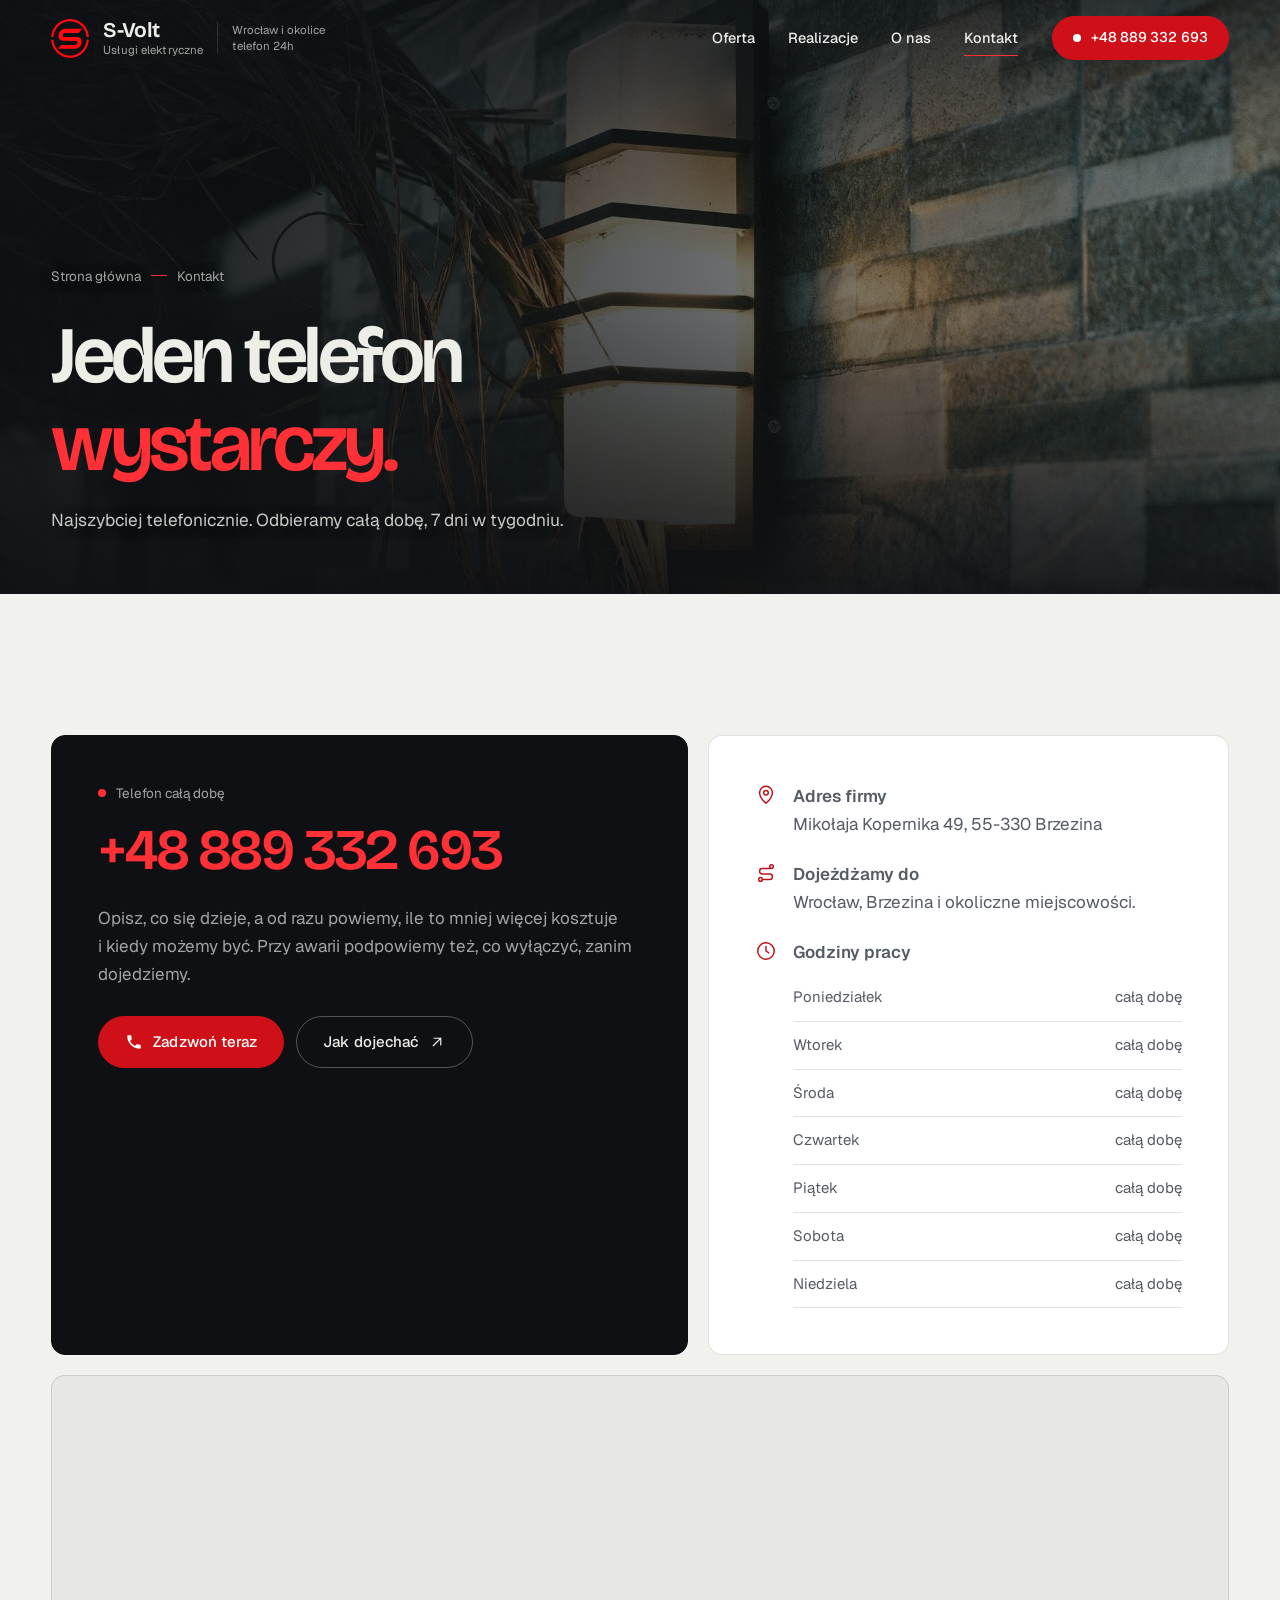
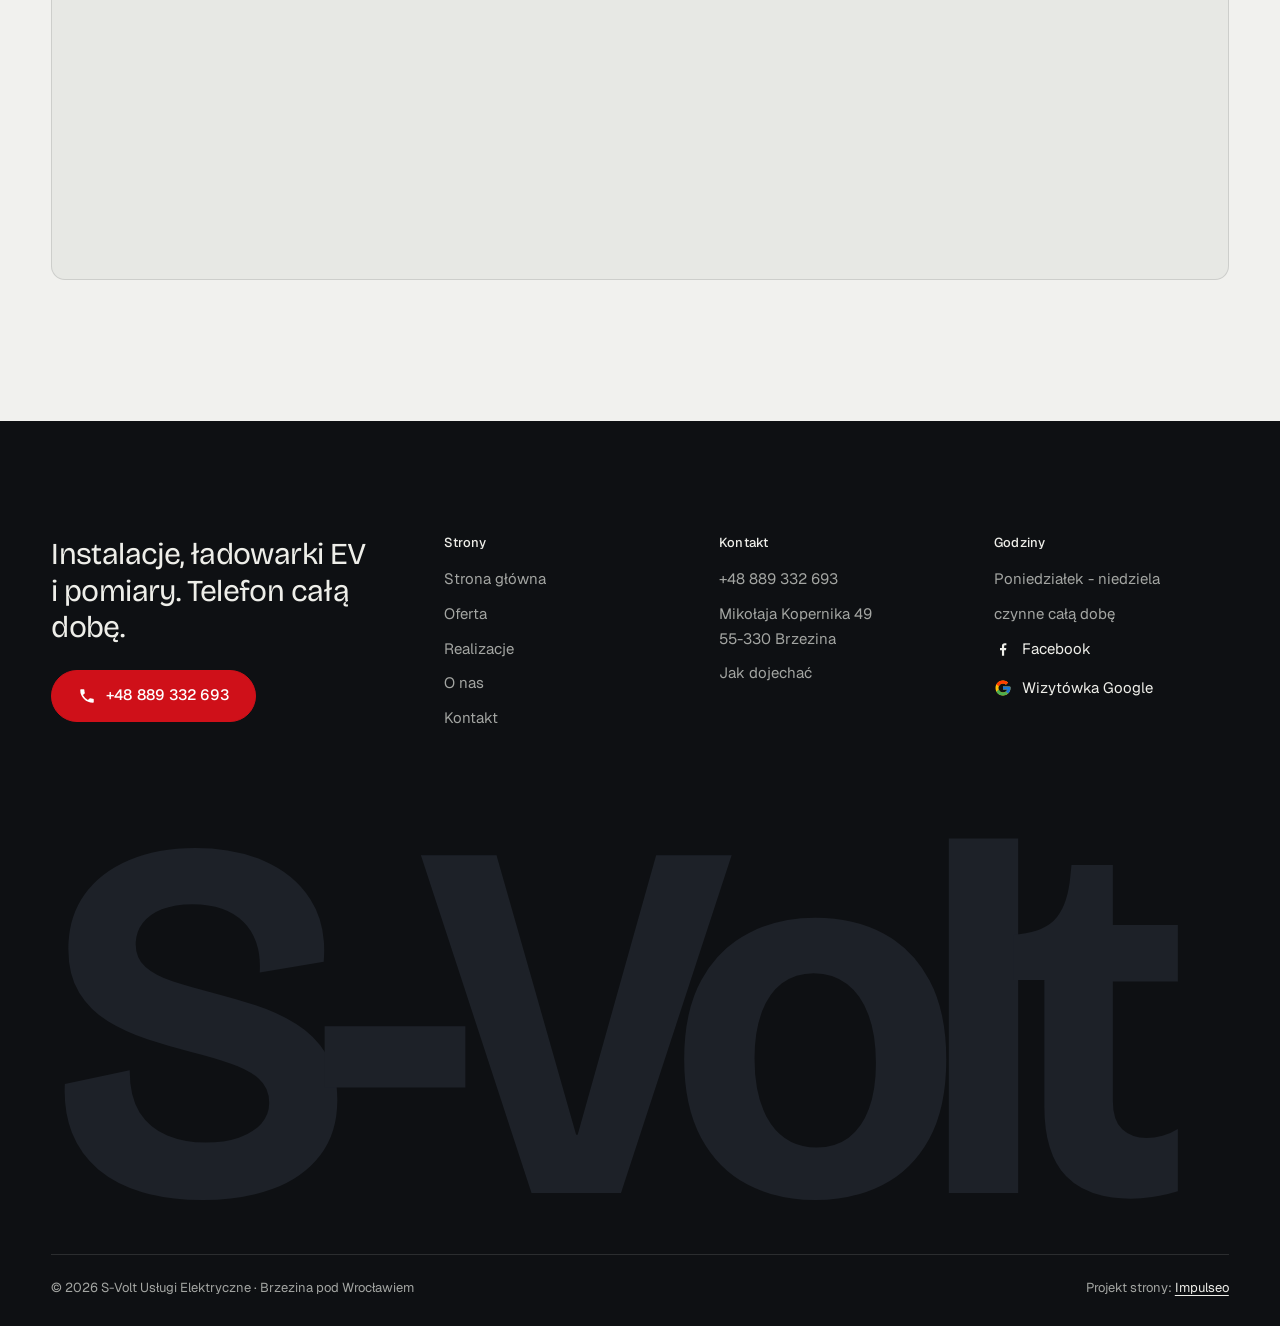
==== commit 36a3449f: "[claude-edit][cmt:dedf703a-ef01-4ed2-9c91-a14759930545] nowy projekt jak ElMac: grafit + czerwień z " ====
--- a/kontakt.html
+++ b/kontakt.html
@@ -3,111 +3,133 @@
 <head>
 <meta charset="UTF-8">
 <meta name="viewport" content="width=device-width, initial-scale=1.0">
-<title>Kontakt - S-Volt Usługi Elektryczne</title>
-<meta name="description" content="Kontakt S-Volt Usługi Elektryczne - Mikołaja Kopernika 49, 55-330 Brzezina">
-<link rel="canonical" href="https://kris20032.github.io/s-volt-uslugi-elektryczne/kontakt.html">
+<title>Kontakt - S-Volt elektryk Wrocław, telefon całą dobę</title>
+<meta name="description" content="Telefon całą dobę: +48 889 332 693. S-Volt, Mikołaja Kopernika 49, 55-330 Brzezina. Dojazd we Wrocławiu i okolicach.">
+<link rel="canonical" href="https://impulseo-pl.github.io/s-volt-uslugi-elektryczne/kontakt.html">
 <meta name="robots" content="noindex, nofollow">
+<meta name="theme-color" content="#0E1013">
 <meta property="og:type" content="website">
 <meta property="og:locale" content="pl_PL">
 <meta property="og:site_name" content="S-Volt Usługi Elektryczne">
-<meta property="og:title" content="Kontakt - S-Volt Usługi Elektryczne">
-<meta property="og:description" content="Kontakt S-Volt Usługi Elektryczne - Mikołaja Kopernika 49, 55-330 Brzezina">
-<meta property="og:url" content="https://kris20032.github.io/s-volt-uslugi-elektryczne/kontakt.html">
-<meta property="og:image" content="https://kris20032.github.io/s-volt-uslugi-elektryczne/img/og.jpg">
+<meta property="og:title" content="Kontakt - S-Volt elektryk Wrocław, telefon całą dobę">
+<meta property="og:description" content="Telefon całą dobę: +48 889 332 693. S-Volt, Mikołaja Kopernika 49, 55-330 Brzezina. Dojazd we Wrocławiu i okolicach.">
+<meta property="og:url" content="https://impulseo-pl.github.io/s-volt-uslugi-elektryczne/kontakt.html">
+<meta property="og:image" content="https://impulseo-pl.github.io/s-volt-uslugi-elektryczne/img/og.jpg">
 <meta property="og:image:width" content="1200">
 <meta property="og:image:height" content="630">
 <meta name="twitter:card" content="summary_large_image">
+<link rel="icon" type="image/png" href="img/logo.png">
+<script>(function(){var d=document.documentElement;d.classList.add('js');try{if(!window.matchMedia('(prefers-reduced-motion: reduce)').matches)d.classList.add('anim');}catch(e){}setTimeout(function(){if(!d.classList.contains('anim-ok'))d.classList.remove('anim');},3500);})();</script>
+<link rel="preload" as="image" href="img/head-kontakt.jpg" fetchpriority="high">
 <link rel="preconnect" href="https://fonts.googleapis.com">
 <link rel="preconnect" href="https://fonts.gstatic.com" crossorigin>
-<link href="https://fonts.googleapis.com/css2?family=Sora:wght@600;700;800&family=Manrope:wght@400;500;600&display=swap" rel="stylesheet">
-<link rel="stylesheet" href="assets/styles.css?v=0fb39934">
+<link href="https://fonts.googleapis.com/css2?family=Bricolage+Grotesque:opsz,wght@12..96,400..700&family=Geist:wght@400..600&display=swap" rel="stylesheet">
+<link rel="stylesheet" href="assets/styles.css?v=20261022a">
+<script src="assets/lenis.min.js?v=1.1.20" defer></script>
+<script src="assets/main.js?v=20261022a" defer></script>
 </head>
 <body>
+<a class="skip" href="#tresc">Przejdź do treści</a>
+<header class="site-head">
+<div class="head-in">
+  <a class="brand" href="index.html" aria-label="S-Volt - strona główna">
+    <span class="znak"><svg class="wm" viewBox="0 0 1976 2032" role="img" aria-label="S-Volt"><g transform="translate(0,2032) scale(1,-1)"><path pathLength="1" style="--i:0" d="M937 2026 c-21 -1 -41 -3 -46 -4 -3 -1 -11 -1 -18 -2 -7 -1 -20 -2 -29 -4 -10 -2 -21 -4 -25 -4 -10 -1 -17 -3 -23 -5 -2 0 -11 -2 -18 -3 -8 -2 -17 -4 -21 -5 -4 -1 -10 -3 -15 -4 -10 -2 -36 -9 -40 -11 -2 -1 -7 -2 -11 -4 -10 -2 -38 -12 -43 -14 -3 -1 -5 -2 -6 -2 -1 0 -4 -1 -7 -3 -3 -1 -8 -3 -13 -5 -12 -4 -23 -9 -31 -13 -5 -2 -10 -4 -12 -5 -3 -1 -6 -2 -7 -3 -1 -1 -4 -2 -6 -3 -2 -1 -5 -2 -7 -4 -2 -1 -7 -3 -11 -5 -4 -2 -9 -5 -10 -5 -1 -1 -5 -3 -8 -4 -11 -6 -21 -11 -23 -13 -1 -1 -3 -2 -3 -2 -1 0 -17 -9 -21 -12 -4 -3 -17 -11 -28 -18 -6 -3 -11 -6 -11 -7 0 0 -2 -2 -4 -3 -3 -1 -13 -9 -23 -16 -3 -2 -7 -5 -8 -6 -3 -2 -13 -9 -19 -14 -2 -2 -5 -4 -5 -4 -1 0 -3 -2 -5 -3 -2 -2 -10 -10 -18 -17 -25 -20 -44 -38 -46 -41 0 -1 -1 -2 -2 -2 -1 0 -7 -7 -15 -15 -8 -8 -16 -15 -17 -17 -11 -10 -48 -53 -59 -67 -3 -5 -8 -11 -10 -14 -11 -14 -22 -29 -31 -43 -1 -2 -4 -6 -6 -9 -6 -8 -18 -27 -21 -32 -1 -2 -5 -7 -7 -11 -4 -7 -7 -11 -11 -20 -1 -2 -3 -6 -5 -8 -2 -3 -5 -9 -7 -13 -1 -4 -4 -7 -4 -8 -1 0 -2 -3 -4 -6 -1 -3 -4 -10 -7 -15 -8 -16 -10 -20 -10 -21 0 0 -2 -3 -3 -7 -2 -4 -4 -9 -4 -10 -1 -1 -2 -3 -3 -4 0 -1 -1 -3 -2 -5 0 -1 -3 -6 -5 -11 -2 -5 -5 -12 -6 -17 -2 -4 -4 -9 -5 -12 -1 -2 -3 -7 -4 -10 -1 -4 -3 -8 -3 -9 -1 0 -3 -6 -4 -12 -2 -6 -5 -13 -6 -16 -1 -3 -2 -7 -3 -8 0 -1 -2 -7 -3 -13 -2 -6 -4 -13 -5 -16 -1 -3 -3 -9 -4 -14 -2 -5 -3 -11 -4 -15 -1 -4 -2 -11 -4 -17 -2 -7 -3 -15 -4 -18 -1 -4 -2 -12 -3 -16 -7 -30 -11 -57 -14 -89 0 -10 -2 -21 -2 -25 -2 -12 -1 -18 1 -21 3 -2 110 -3 112 0 2 1 2 6 4 19 0 10 2 22 3 28 0 6 2 17 3 26 2 19 3 25 5 34 1 4 2 10 3 14 1 4 2 11 3 15 1 3 2 9 3 11 0 2 2 8 2 12 1 3 3 8 3 11 1 2 3 8 4 13 1 5 3 13 5 18 2 4 4 12 5 16 5 16 24 68 29 76 1 3 2 5 2 5 0 1 2 4 4 8 2 4 4 9 4 11 3 6 12 25 14 28 1 1 2 3 2 4 0 1 1 2 2 4 2 2 5 9 13 24 1 2 4 6 5 9 2 2 3 4 3 5 0 0 2 3 4 6 2 4 4 7 4 8 0 0 1 2 2 4 2 1 5 7 8 12 4 5 9 12 11 16 3 4 5 7 5 8 0 0 1 2 3 3 1 1 3 4 4 6 4 7 43 57 58 74 30 32 49 52 68 69 3 2 8 7 12 10 10 9 29 24 48 39 9 6 17 12 19 14 2 1 5 3 6 4 1 1 4 2 6 4 2 2 11 8 26 17 4 2 9 6 10 7 2 1 5 3 7 4 2 0 6 3 8 4 24 15 75 41 106 52 5 2 12 5 15 6 11 4 21 8 36 13 30 10 40 13 46 14 4 1 8 2 9 3 2 0 8 2 15 4 7 1 17 3 22 5 5 1 14 3 19 4 4 0 13 2 18 3 5 1 17 3 27 4 9 1 19 2 22 3 18 3 65 6 106 6 44 0 64 -1 102 -6 9 -1 19 -3 24 -3 9 -1 21 -3 29 -6 3 0 9 -1 14 -2 4 -1 13 -2 20 -4 6 -2 15 -4 20 -4 4 -1 8 -2 10 -3 1 0 5 -2 10 -3 16 -4 49 -15 70 -23 5 -1 10 -3 12 -3 1 -1 3 -2 4 -2 1 -1 5 -3 10 -4 4 -2 10 -5 14 -6 3 -2 6 -3 7 -3 0 0 4 -2 8 -4 5 -2 14 -6 21 -10 7 -3 18 -8 25 -12 19 -10 19 -11 26 -14 4 -2 8 -5 10 -6 1 -1 3 -2 3 -2 1 0 5 -2 8 -5 4 -2 10 -6 13 -8 6 -4 18 -11 21 -13 1 -1 5 -4 9 -6 4 -3 9 -7 13 -10 3 -2 10 -7 15 -11 5 -3 10 -8 12 -10 2 -2 5 -3 6 -3 0 0 1 -1 2 -2 0 0 2 -3 5 -4 7 -6 27 -24 35 -31 4 -4 11 -10 15 -14 4 -4 12 -12 19 -18 6 -6 12 -13 15 -15 7 -8 20 -22 28 -32 4 -5 8 -10 9 -11 0 0 2 -2 3 -4 5 -7 19 -24 22 -28 5 -5 10 -13 10 -14 0 0 1 -1 2 -2 1 -2 27 -40 30 -46 2 -2 5 -9 9 -14 17 -30 39 -72 48 -94 2 -4 4 -8 5 -10 1 -3 2 -5 2 -6 0 -1 1 -4 2 -6 2 -2 4 -7 5 -11 2 -4 4 -11 6 -15 1 -3 3 -8 3 -10 1 -2 2 -6 4 -9 1 -3 3 -8 4 -12 1 -3 3 -9 4 -12 1 -4 3 -11 5 -15 4 -16 10 -39 12 -44 0 -3 2 -11 3 -18 2 -8 4 -17 5 -22 1 -5 2 -11 2 -14 1 -3 3 -16 5 -30 3 -27 5 -43 5 -56 0 -7 0 -9 2 -11 l2 -2 54 0 c43 0 55 0 57 1 3 1 3 12 0 37 -1 10 -3 24 -3 32 -2 14 -4 28 -9 53 -1 7 -2 15 -3 19 -1 4 -2 9 -3 12 0 2 -1 8 -2 12 -1 7 -8 33 -12 47 -2 4 -3 10 -3 12 -1 2 -3 9 -5 15 -2 7 -4 13 -4 13 0 1 -2 6 -4 11 -1 4 -3 10 -4 12 0 2 -1 4 -1 6 -1 1 -4 8 -6 15 -3 7 -6 14 -6 16 -1 1 -2 3 -3 6 -1 2 -2 5 -4 8 -1 2 -3 6 -4 9 -2 8 -2 8 -22 50 -4 6 -8 14 -10 18 -5 10 -8 16 -8 17 0 0 -1 2 -3 4 -1 2 -3 6 -5 9 -7 13 -16 28 -21 35 -2 4 -4 7 -4 7 0 1 -16 25 -19 29 -1 1 -5 7 -9 13 -4 6 -7 11 -8 12 -1 1 -2 2 -2 2 0 1 -1 3 -3 5 -2 2 -6 7 -9 11 -3 4 -7 9 -9 12 -2 2 -4 4 -4 5 0 0 -1 2 -3 4 -2 2 -7 9 -12 15 -5 6 -11 13 -13 15 -3 3 -6 7 -8 9 -2 2 -6 6 -9 10 -3 4 -8 10 -12 13 -4 4 -7 8 -8 9 -5 5 -36 35 -40 39 -5 3 -18 15 -23 20 -1 1 -5 4 -7 6 -7 6 -25 21 -25 22 0 0 -2 1 -3 2 -2 1 -7 5 -11 8 -4 3 -10 8 -13 10 -4 3 -8 6 -10 7 -2 2 -8 6 -13 10 -6 3 -11 7 -13 8 -1 1 -6 5 -13 9 -6 3 -11 7 -12 8 -3 2 -21 13 -22 13 -1 0 -4 2 -7 4 -3 1 -5 3 -6 3 0 0 -2 1 -4 2 -3 3 -13 9 -22 13 -4 2 -8 4 -9 5 -3 1 -24 11 -31 15 -4 1 -11 5 -17 8 -6 3 -11 5 -12 5 -1 0 -3 1 -4 2 -2 0 -8 3 -13 5 -22 9 -30 12 -44 16 -4 2 -9 3 -10 4 -7 3 -11 4 -21 7 -6 2 -13 4 -16 5 -4 1 -11 3 -15 4 -5 2 -13 4 -18 5 -5 1 -14 3 -20 5 -7 2 -13 3 -14 3 -1 0 -8 1 -14 3 -7 2 -19 4 -26 5 -8 1 -15 2 -15 3 -1 0 -18 3 -33 5 -7 0 -17 1 -20 2 -27 4 -122 6 -158 4z"/><path pathLength="1" style="--i:1" d="M995 1521 l-250 0 -20 -3 c-24 -3 -32 -4 -39 -6 -4 0 -12 -2 -19 -3 -11 -3 -15 -4 -32 -9 -3 -1 -9 -3 -14 -5 -5 -1 -10 -3 -11 -3 -5 -2 -38 -17 -52 -25 -10 -5 -21 -13 -32 -21 -4 -3 -8 -6 -11 -8 -12 -8 -57 -57 -64 -70 0 -2 -2 -4 -3 -5 -6 -8 -29 -52 -34 -67 -2 -4 -5 -11 -6 -16 -2 -5 -4 -10 -4 -12 -1 -3 -2 -6 -3 -7 -1 -3 -6 -21 -6 -24 0 -2 -1 -8 -3 -15 -7 -29 -9 -73 -4 -112 1 -11 8 -39 12 -47 1 -2 2 -6 2 -7 2 -7 17 -35 23 -44 14 -18 19 -25 26 -32 13 -12 26 -23 30 -25 1 -2 9 -7 16 -12 8 -5 16 -10 18 -10 2 -1 6 -3 9 -5 2 -1 7 -3 9 -4 2 -1 5 -2 6 -3 2 -1 28 -10 35 -12 2 -1 8 -3 14 -4 14 -4 16 -4 23 -5 3 0 11 -2 17 -3 24 -4 29 -4 360 -5 l317 -1 5 -2 c3 -1 9 -3 13 -5 19 -7 32 -17 39 -31 2 -4 5 -9 6 -11 3 -5 4 -8 6 -20 2 -15 3 -22 1 -30 0 -4 -1 -11 -2 -16 -4 -27 -25 -62 -48 -78 -25 -17 -42 -23 -81 -27 -4 0 -169 0 -366 0 -224 -1 -361 -1 -363 -2 -4 0 -5 -1 -6 -4 -1 -2 -4 -6 -7 -10 -3 -3 -9 -10 -13 -15 -4 -5 -13 -15 -20 -23 -8 -9 -15 -17 -16 -19 -1 -1 -10 -11 -18 -21 -9 -10 -23 -27 -31 -36 -8 -10 -17 -21 -19 -24 -3 -2 -5 -5 -5 -6 0 0 -1 -2 -2 -2 -1 -1 -5 -5 -8 -9 -13 -14 -15 -19 -11 -20 0 -1 196 -1 433 -1 450 0 461 0 484 4 2 0 10 1 16 2 6 1 16 2 22 4 5 1 13 3 18 3 8 2 37 10 41 12 1 1 5 3 9 4 3 0 8 2 10 4 3 1 6 2 7 2 0 0 10 4 20 10 17 9 25 13 33 19 1 1 6 4 11 8 17 11 50 44 59 59 2 2 4 5 6 8 2 2 4 5 5 7 11 17 13 21 17 28 1 3 4 9 6 13 2 3 5 9 6 13 2 4 4 9 5 12 4 9 9 23 12 32 1 3 2 8 3 11 4 17 5 20 6 25 1 5 3 18 6 30 2 11 3 57 2 81 -1 25 -5 40 -16 73 -4 10 -8 19 -13 28 -13 21 -12 21 -28 40 -9 9 -26 25 -36 31 -4 2 -8 5 -9 6 -1 1 -4 3 -6 4 -3 1 -7 3 -9 5 -3 1 -6 3 -7 4 -1 0 -3 1 -4 1 -2 2 -31 14 -35 15 -2 0 -7 1 -11 3 -8 2 -16 3 -39 7 -7 1 -14 2 -14 3 -1 0 -156 1 -344 1 -309 1 -343 1 -348 2 -21 6 -40 15 -42 19 0 1 -1 3 -3 3 -5 2 -16 17 -20 26 -15 33 -9 80 14 114 6 8 16 19 20 21 1 2 6 5 10 8 9 7 23 14 33 17 3 1 9 3 11 3 13 4 6 4 382 5 l363 0 5 5 c2 3 7 8 10 12 2 3 6 8 8 10 9 12 23 29 27 33 3 3 7 8 9 10 2 2 5 7 7 9 2 2 7 8 10 12 4 4 8 9 9 11 2 2 14 17 21 26 2 2 7 7 11 12 4 5 10 12 14 16 4 5 10 12 14 17 28 33 30 37 25 39 -4 0 -320 1 -620 0z"/><path pathLength="1" style="--i:2" d="M12 948 c-2 -1 -3 -2 -4 -4 -1 -4 6 -72 9 -85 1 -4 2 -11 3 -16 1 -6 2 -12 2 -14 2 -5 4 -15 5 -24 1 -5 3 -15 5 -22 2 -7 4 -16 5 -19 1 -4 2 -9 3 -12 1 -3 3 -8 3 -12 2 -6 10 -33 12 -39 1 -3 11 -31 13 -38 1 -3 3 -8 5 -12 2 -5 4 -9 4 -10 0 -1 1 -4 3 -8 1 -3 3 -7 3 -8 3 -9 40 -85 49 -100 2 -4 6 -10 7 -12 3 -7 18 -31 21 -35 1 -2 5 -8 8 -13 3 -5 7 -11 8 -13 2 -2 4 -5 6 -7 6 -10 9 -14 19 -28 6 -7 11 -15 12 -17 1 -1 3 -3 4 -5 2 -1 4 -4 6 -6 2 -3 5 -7 8 -10 16 -20 21 -26 21 -28 1 -1 2 -2 3 -3 1 0 3 -2 5 -3 1 -2 7 -8 12 -14 6 -6 11 -11 12 -12 3 -5 63 -64 68 -67 1 -1 4 -3 7 -6 3 -3 10 -8 15 -13 6 -4 14 -10 18 -14 8 -7 35 -27 40 -30 2 -2 7 -5 12 -9 5 -3 14 -9 20 -13 6 -4 12 -8 13 -9 1 -1 2 -2 3 -2 1 0 5 -2 9 -5 12 -7 37 -22 45 -26 1 0 4 -2 5 -3 1 0 7 -3 12 -6 5 -2 12 -6 16 -8 10 -6 10 -6 11 -6 1 0 6 -2 12 -5 5 -3 11 -5 11 -5 1 0 3 -1 3 -2 1 -1 3 -2 3 -2 1 0 3 -1 4 -1 6 -3 27 -11 37 -15 5 -2 12 -5 16 -7 4 -1 15 -5 25 -8 9 -3 20 -7 22 -8 15 -5 39 -12 44 -13 2 0 7 -1 10 -2 4 -1 13 -3 32 -7 3 0 10 -2 14 -3 4 -1 12 -2 17 -3 4 -1 18 -3 30 -5 12 -1 27 -3 34 -4 7 -1 20 -2 29 -3 19 -2 99 -3 118 -1 48 3 67 5 72 6 2 0 8 2 13 2 5 1 12 2 16 3 16 2 22 3 32 6 6 1 13 3 16 3 10 2 23 5 24 6 1 0 4 1 7 1 2 1 9 2 15 4 6 2 14 4 19 5 17 5 29 9 36 12 3 2 9 3 12 4 3 1 6 2 7 2 1 1 5 3 10 5 12 4 25 9 35 13 4 2 10 5 13 6 3 1 6 3 7 3 1 1 3 2 5 2 1 1 7 3 12 5 32 16 75 38 78 41 1 0 6 3 12 6 5 4 11 8 14 9 2 2 5 4 7 5 2 0 7 4 12 7 4 3 11 7 14 9 8 6 22 15 28 20 3 2 10 7 16 12 6 4 12 9 15 11 2 2 5 4 6 4 1 0 3 2 5 4 2 2 8 8 13 12 13 10 37 31 47 41 4 5 12 13 18 19 6 5 15 15 22 22 6 6 14 15 19 20 7 8 16 19 34 41 3 4 7 8 7 9 3 3 19 25 22 29 3 5 7 10 15 20 3 5 8 12 10 16 2 3 5 8 6 10 6 9 11 16 15 23 2 4 5 9 7 12 3 4 5 8 11 19 2 4 5 9 6 11 1 1 3 4 3 7 1 2 2 4 3 5 2 2 29 57 29 59 0 1 1 3 2 4 1 2 8 17 13 30 1 4 3 9 5 13 2 4 4 10 5 14 1 3 3 8 4 10 1 2 2 4 2 5 0 1 6 19 8 25 3 7 13 42 19 64 0 2 2 9 3 14 2 5 3 11 3 12 0 1 1 5 1 7 2 7 6 22 7 31 1 4 2 11 3 17 4 17 4 19 5 32 1 12 2 16 5 43 2 20 2 26 -2 28 -2 1 -15 1 -57 1 -63 -1 -57 1 -57 -12 0 -14 -2 -38 -5 -54 -2 -10 -3 -22 -4 -27 -1 -9 -2 -14 -5 -26 -1 -3 -2 -8 -2 -10 -1 -3 -2 -10 -4 -15 -1 -6 -3 -13 -4 -17 -1 -8 -6 -23 -7 -24 0 -1 -1 -4 -1 -6 -1 -3 -2 -8 -4 -12 -1 -4 -3 -10 -4 -14 -1 -4 -3 -10 -4 -13 -2 -3 -4 -8 -4 -11 -1 -3 -3 -6 -3 -7 -1 -1 -3 -7 -5 -14 -6 -16 -10 -24 -13 -32 -2 -4 -4 -9 -4 -10 -1 -2 -17 -34 -21 -43 -1 -1 -3 -5 -4 -8 -2 -3 -5 -9 -8 -14 -3 -5 -6 -11 -7 -13 -2 -3 -5 -10 -8 -14 -3 -5 -8 -13 -10 -16 -8 -13 -18 -28 -19 -29 -1 -1 -2 -2 -2 -2 0 -1 -15 -23 -21 -30 -2 -3 -7 -10 -12 -16 -5 -6 -10 -13 -12 -15 -4 -4 -8 -10 -18 -21 -12 -14 -41 -45 -57 -60 -9 -8 -18 -16 -20 -19 -8 -7 -15 -13 -20 -17 -2 -2 -6 -5 -8 -7 -3 -2 -5 -4 -5 -4 -1 0 -3 -2 -5 -4 -3 -2 -6 -5 -8 -7 -12 -9 -18 -13 -20 -14 -7 -5 -24 -17 -27 -19 -2 -2 -7 -5 -11 -8 -5 -3 -11 -7 -13 -9 -3 -1 -7 -4 -10 -5 -2 -1 -8 -5 -14 -8 -13 -9 -14 -9 -23 -14 -5 -2 -11 -5 -13 -6 -2 -2 -6 -4 -8 -4 -2 -1 -10 -5 -17 -9 -7 -4 -14 -7 -15 -7 -1 0 -3 -1 -4 -2 -2 -2 -6 -4 -9 -5 -3 0 -8 -3 -11 -4 -3 -2 -6 -3 -7 -3 -1 0 -3 -1 -4 -1 -9 -4 -14 -6 -23 -9 -5 -2 -10 -4 -11 -5 -1 0 -5 -2 -9 -3 -4 -2 -10 -3 -12 -4 -13 -5 -33 -11 -36 -11 -1 0 -4 -1 -6 -2 -3 -1 -13 -4 -32 -8 -4 -1 -11 -3 -15 -4 -4 -1 -12 -3 -17 -4 -6 0 -14 -2 -18 -3 -9 -2 -31 -5 -37 -5 -2 0 -7 -1 -10 -1 -21 -6 -113 -7 -167 -2 -10 0 -21 2 -23 2 -2 1 -11 2 -18 3 -7 0 -15 1 -17 2 -5 1 -18 3 -28 5 -4 1 -11 2 -15 3 -13 3 -21 5 -26 6 -2 0 -9 2 -15 4 -6 2 -13 4 -15 5 -3 0 -8 2 -12 3 -4 1 -8 3 -10 3 -2 1 -8 3 -13 5 -4 2 -11 4 -15 5 -4 1 -8 2 -8 3 -1 1 -4 2 -7 3 -6 1 -15 5 -32 12 -6 3 -12 5 -13 6 -2 0 -14 6 -20 9 -2 1 -10 5 -18 10 -22 10 -45 23 -48 25 -5 4 -18 11 -19 11 0 0 -2 1 -4 3 -1 1 -10 7 -19 13 -22 15 -25 16 -49 35 -16 12 -16 12 -37 30 -10 8 -22 19 -26 22 -6 7 -22 21 -27 26 -1 1 -7 8 -14 15 -7 7 -13 14 -14 15 -3 2 -4 3 -14 15 -4 6 -10 13 -13 17 -3 3 -7 7 -8 9 -2 2 -5 6 -7 8 -4 5 -12 17 -19 26 -3 4 -7 11 -10 15 -7 9 -13 19 -20 29 -3 4 -6 9 -7 10 -1 2 -3 5 -4 6 -1 2 -3 6 -4 9 -8 11 -26 44 -35 63 -5 9 -10 20 -12 25 -2 4 -5 11 -7 15 -2 5 -4 9 -5 10 0 1 -1 2 -1 3 0 1 -1 5 -3 9 -2 3 -4 9 -5 13 -1 3 -3 9 -5 12 -1 3 -3 8 -3 10 -2 7 -5 13 -7 18 0 1 -1 4 -1 5 0 0 -1 5 -3 10 -2 5 -4 12 -5 17 -1 5 -3 11 -4 15 -1 3 -3 10 -4 16 -1 6 -3 13 -4 16 -1 3 -3 11 -4 17 -1 7 -2 14 -3 16 -2 7 -3 13 -5 31 -1 8 -3 22 -4 31 -1 8 -2 20 -3 27 -1 7 -2 13 -2 14 -2 1 -107 1 -111 0z"/></g></svg></span>
+    <span class="brand-name"><b>S-Volt</b><small>Usługi elektryczne</small></span>
+    <span class="brand-sub">Wrocław i&nbsp;okolice<br>telefon 24h</span>
+  </a>
+  <nav class="nav-links" aria-label="Menu główne">
+    <a class="nl" href="oferta.html">Oferta</a><a class="nl" href="realizacje.html">Realizacje</a><a class="nl" href="o-nas.html">O&nbsp;nas</a><a class="nl" href="kontakt.html" aria-current="page">Kontakt</a>
+    <a class="btn btn-copper nav-cta" href="tel:+48889332693"><span class="live" aria-hidden="true"></span>+48 889 332 693</a>
+  </nav>
+  <button class="burger" type="button" aria-label="Otwórz menu" aria-expanded="false" aria-controls="mnav"><span></span><span></span></button>
+</div>
+</header>
+<div class="mnav" id="mnav">
+  <div class="mnav-in">
+    <a class="ml" href="index.html">Strona główna</a><a class="ml" href="oferta.html">Oferta</a><a class="ml" href="realizacje.html">Realizacje</a><a class="ml" href="o-nas.html">O&nbsp;nas</a><a class="ml" href="kontakt.html" aria-current="page">Kontakt</a>
+    <div class="mnav-foot">
+      <span>Telefon czynny całą dobę, 7 dni w&nbsp;tygodniu</span>
+      <a class="btn btn-copper" href="tel:+48889332693"><svg class="ico" width="16" height="16" viewBox="0 0 24 24" fill="none" aria-hidden="true"><path d="M6.6 10.8a15.5 15.5 0 0 0 6.6 6.6l2.2-2.2a1 1 0 0 1 1-.24 11.4 11.4 0 0 0 3.6.58 1 1 0 0 1 1 1V20a1 1 0 0 1-1 1A17 17 0 0 1 3 4a1 1 0 0 1 1-1h3.5a1 1 0 0 1 1 1c0 1.25.2 2.46.58 3.6a1 1 0 0 1-.25 1l-2.23 2.2Z" fill="currentColor"/></svg>+48 889 332 693</a>
+    </div>
+  </div>
+</div>
+<main id="tresc">
 
-<header class="nav">
-  <div class="wrap nav-inner">
-    <a class="brand brand-has-logo" href="index.html"><img class="brand-logo" src="img/logo.png" alt="S-Volt Usługi Elektryczne" width="494" height="508" decoding="async"></a>
-    <nav class="nav-links">
-      <a href="oferta.html">Oferta</a>
-      <a href="realizacje.html">Realizacje</a>
-      <a href="o-nas.html">O nas</a>
-      <a href="kontakt.html" class="active" aria-current="page">Kontakt</a>
-      <a href="tel:+48889332693" class="btn btn-accent">Zadzwoń +48 889 332 693</a>
-    </nav>
-    <button class="nav-toggle" aria-label="Menu"><span></span><span></span><span></span></button>
-  </div>
-</header>
-
-<main>
 <section class="pagehead">
-  <img src="img/g3.jpg" alt="S-Volt Usługi Elektryczne - Zapytaj o wycenę" width="1600" height="1068" decoding="async">
-  <div class="wrap">
-    <span class="eyebrow">Kontakt</span>
-    <h1>Zapytaj o wycenę</h1>
-    <p>Odpowiemy na pytania i przygotujemy wycenę.</p>
+  <div class="pagehead-media"><img src="img/head-kontakt.jpg" alt="Kinkiet zewnętrzny na kamiennej elewacji wieczorem" width="1880" height="1253" decoding="async" fetchpriority="high"></div>
+  <div class="ph-in">
+    <p class="crumb up" style="--d:0"><a href="index.html">Strona główna</a><span class="sl" aria-hidden="true"></span>Kontakt</p>
+    <h1><span class="ln"><span class="ln-i" style="--k:0">Jeden telefon</span></span><span class="ln"><span class="ln-i" style="--k:1"><em>wystarczy.</em></span></span></h1>
+    <p class="ph-lead up" style="--d:300">Najszybciej telefonicznie. Odbieramy całą dobę, 7 dni w&nbsp;tygodniu.</p>
   </div>
 </section>
-<section>
-  <div class="wrap contact-grid">
-    <div class="reveal">
-      <span class="eyebrow">Dane kontaktowe</span>
-      <h2 style="margin:var(--space-4) 0 var(--space-6)">S-Volt Usługi Elektryczne</h2>
-      <div class="info-list">
-        <div class="info-row"><div class="ic"><svg class="ico-tel" width="16" height="16" viewBox="0 0 24 24" fill="none" aria-hidden="true"><path d="M6.6 10.8a15.5 15.5 0 0 0 6.6 6.6l2.2-2.2a1 1 0 0 1 1-.24 11.4 11.4 0 0 0 3.6.58 1 1 0 0 1 1 1V20a1 1 0 0 1-1 1A17 17 0 0 1 3 4a1 1 0 0 1 1-1h3.5a1 1 0 0 1 1 1c0 1.25.2 2.46.58 3.6a1 1 0 0 1-.25 1l-2.23 2.2Z" fill="currentColor"/></svg></div><div><div class="lbl">Telefon</div><a class="val" href="tel:+48889332693">+48 889 332 693</a></div></div>
-        <div class="info-row"><div class="ic"><svg class="ico-pin" width="16" height="16" viewBox="0 0 24 24" fill="none" aria-hidden="true"><path d="M12 21s7-6.1 7-11.5A7 7 0 0 0 5 9.5C5 14.9 12 21 12 21Z" stroke="currentColor" stroke-width="1.6" fill="none"/><circle cx="12" cy="9.5" r="2.4" fill="currentColor"/></svg></div><div><div class="lbl">Adres</div><div class="val">Mikołaja Kopernika 49, 55-330 Brzezina</div></div></div>
-        <div class="info-row"><div class="ic"><svg class="ico-clock" width="16" height="16" viewBox="0 0 24 24" fill="none" aria-hidden="true"><circle cx="12" cy="12" r="8.2" stroke="currentColor" stroke-width="1.6"/><path d="M12 7.5V12l3.2 1.9" stroke="currentColor" stroke-width="1.6" stroke-linecap="round"/></svg></div><div><div class="lbl">Godziny</div><div class="val" style="font-weight:500">Całą dobę, 7 dni w tygodniu</div></div></div>
+
+<section class="sec">
+  <div class="wrap">
+    <div class="k-grid">
+      <div class="k-card dark rv">
+        <span class="lbl"><span class="live" aria-hidden="true"></span>Telefon całą dobę</span>
+        <a class="k-phone" href="tel:+48889332693">+48 889 332 693</a>
+        <p>Opisz, co się dzieje, a&nbsp;od razu powiemy, ile to mniej więcej kosztuje i&nbsp;kiedy możemy być. Przy awarii podpowiemy też, co wyłączyć, zanim dojedziemy.</p>
+        <div class="cta-row" style="margin-top:28px">
+          <a class="btn btn-copper" href="tel:+48889332693"><svg class="ico" width="16" height="16" viewBox="0 0 24 24" fill="none" aria-hidden="true"><path d="M6.6 10.8a15.5 15.5 0 0 0 6.6 6.6l2.2-2.2a1 1 0 0 1 1-.24 11.4 11.4 0 0 0 3.6.58 1 1 0 0 1 1 1V20a1 1 0 0 1-1 1A17 17 0 0 1 3 4a1 1 0 0 1 1-1h3.5a1 1 0 0 1 1 1c0 1.25.2 2.46.58 3.6a1 1 0 0 1-.25 1l-2.23 2.2Z" fill="currentColor"/></svg>Zadzwoń teraz</a>
+          <a class="btn btn-ghost" href="https://maps.google.com/?cid=14637070872031324148" target="_blank" rel="noopener">Jak dojechać<svg class="ico" width="18" height="18" viewBox="0 0 24 24" fill="none" stroke="currentColor" stroke-width="1.6" stroke-linecap="round" stroke-linejoin="round" aria-hidden="true"><path d="M7 17 17 7M8 7h9v9"/></svg></a>
+        </div>
+      </div>
+      <div class="k-card rv" style="--d:120">
+        <ul class="k-list">
+          <li><svg class="ico" width="24" height="24" viewBox="0 0 24 24" fill="none" stroke="currentColor" stroke-width="1.6" stroke-linecap="round" stroke-linejoin="round" aria-hidden="true"><path d="M12 21s-7-6.2-7-11.5A7 7 0 0 1 19 9.5C19 14.8 12 21 12 21z"/><circle cx="12" cy="9.5" r="2.5"/></svg><span><b>Adres firmy</b>Mikołaja Kopernika 49, 55-330 Brzezina</span></li>
+          <li><svg class="ico" width="24" height="24" viewBox="0 0 24 24" fill="none" stroke="currentColor" stroke-width="1.6" stroke-linecap="round" stroke-linejoin="round" aria-hidden="true"><circle cx="6" cy="19" r="2"/><circle cx="18" cy="5" r="2"/><path d="M8 19h8a3 3 0 0 0 0-6H8a3 3 0 0 1 0-6h8"/></svg><span><b>Dojeżdżamy do</b>Wrocław, Brzezina i&nbsp;okoliczne miejscowości.</span></li>
+          <li><svg class="ico" width="24" height="24" viewBox="0 0 24 24" fill="none" stroke="currentColor" stroke-width="1.6" stroke-linecap="round" stroke-linejoin="round" aria-hidden="true"><circle cx="12" cy="12" r="9"/><path d="M12 7v5l3 2"/></svg><span><b>Godziny pracy</b>
+            <ul class="hours"><li><span>Poniedziałek</span><span>całą dobę</span></li><li><span>Wtorek</span><span>całą dobę</span></li><li><span>Środa</span><span>całą dobę</span></li><li><span>Czwartek</span><span>całą dobę</span></li><li><span>Piątek</span><span>całą dobę</span></li><li><span>Sobota</span><span>całą dobę</span></li><li><span>Niedziela</span><span>całą dobę</span></li></ul></span></li>
+        </ul>
       </div>
     </div>
-    <div class="reveal">
-      <div class="form">
-        <h3 style="margin-bottom:var(--space-4)">Najszybciej telefonicznie</h3>
-        <p class="muted" style="margin-bottom:var(--space-5)">Zadzwoń, opisz pomysł, a my powiemy, co i jak. Bez zobowiązań.</p>
-        <a href="tel:+48889332693" class="btn btn-accent" style="justify-content:center">Zadzwoń: +48 889 332 693 <span class="arr">→</span></a>
-      </div>
+    <div class="map map-lg rv">
+      <iframe title="Mapa dojazdu - S-Volt, Brzezina pod Wrocławiem" src="https://maps.google.com/maps?q=Miko%C5%82aja+Kopernika+49,+55-330+Brzezina&z=10&output=embed" loading="lazy" referrerpolicy="no-referrer-when-downgrade"></iframe>
     </div>
   </div>
 </section>
-<section style="padding-top:0">
-  <div class="wrap reveal">
-    <iframe class="map" title="S-Volt Usługi Elektryczne - Wrocław" src="https://maps.google.com/maps?q=51.20303%2C16.8247604&z=15&output=embed" loading="lazy" referrerpolicy="no-referrer-when-downgrade"></iframe>
-  </div>
-</section>
 </main>
-
-<footer>
+<footer class="site-foot">
   <div class="wrap">
-    <div class="foot-grid">
-      <div class="foot-brand">
-        <div class="name">S-Volt Usługi Elektryczne</div>
-        <p>Od wymiany gniazdka po instalację całego domu. Ty mówisz, co się dzieje - my mówimy, ile i kiedy.</p>
+    <div class="foot-top">
+      <div>
+        <p class="foot-claim">Instalacje, ładowarki EV i&nbsp;pomiary. Telefon całą dobę.</p>
+        <a class="btn btn-copper" href="tel:+48889332693"><svg class="ico" width="16" height="16" viewBox="0 0 24 24" fill="none" aria-hidden="true"><path d="M6.6 10.8a15.5 15.5 0 0 0 6.6 6.6l2.2-2.2a1 1 0 0 1 1-.24 11.4 11.4 0 0 0 3.6.58 1 1 0 0 1 1 1V20a1 1 0 0 1-1 1A17 17 0 0 1 3 4a1 1 0 0 1 1-1h3.5a1 1 0 0 1 1 1c0 1.25.2 2.46.58 3.6a1 1 0 0 1-.25 1l-2.23 2.2Z" fill="currentColor"/></svg>+48 889 332 693</a>
       </div>
-      <div class="foot-col">
-        <h4>Nawigacja</h4>
-        <a href="oferta.html">Oferta</a>
-        <a href="realizacje.html">Realizacje</a>
-        <a href="o-nas.html">O nas</a>
-        <a href="kontakt.html">Kontakt</a>
+      <div>
+        <h4>Strony</h4>
+        <ul><li><a href="index.html">Strona główna</a></li><li><a href="oferta.html">Oferta</a></li><li><a href="realizacje.html">Realizacje</a></li><li><a href="o-nas.html">O&nbsp;nas</a></li><li><a href="kontakt.html">Kontakt</a></li></ul>
       </div>
-      <div class="foot-col">
+      <div>
         <h4>Kontakt</h4>
-        <a href="tel:+48889332693">+48 889 332 693</a>
-        <p>Mikołaja Kopernika 49, 55-330 Brzezina</p>
-        <a href="https://maps.google.com/?cid=14637070872031324148" target="_blank" rel="noopener">Jak dojechać →</a>
-      <div class="foot-soc">
-        <a class="soc" href="https://www.facebook.com/p/S-Volt-Us%C5%82ugi-Elektryczne-61593270532799/" target="_blank" rel="noopener" aria-label="Facebook - S-Volt Usługi Elektryczne"><svg viewBox="0 0 24 24" aria-hidden="true" focusable="false"><path d="M9.101 23.691v-7.98H6.627v-3.667h2.474v-1.58c0-4.085 1.848-5.978 5.858-5.978.401 0 .955.042 1.468.103a8.68 8.68 0 0 1 1.141.195v3.325a8.623 8.623 0 0 0-.653-.036 26.805 26.805 0 0 0-.733-.009c-.707 0-1.259.096-1.675.309a1.686 1.686 0 0 0-.679.622c-.258.42-.374.995-.374 1.752v1.297h3.919l-.386 2.103-.287 1.564h-3.246v8.245C19.396 23.238 24 18.179 24 12.044c0-6.627-5.373-12-12-12s-12 5.373-12 12c0 5.628 3.874 10.35 9.101 11.647Z" fill="currentColor"/></svg></a>
-        <a class="soc" href="https://maps.google.com/?cid=14637070872031324148" target="_blank" rel="noopener" aria-label="Google - S-Volt Usługi Elektryczne"><svg viewBox="0 0 24 24" aria-hidden="true" focusable="false"><path d="M12.48 10.92v3.28h7.84c-.24 1.84-.853 3.187-1.787 4.133-1.147 1.147-2.933 2.4-6.053 2.4-4.827 0-8.6-3.893-8.6-8.72s3.773-8.72 8.6-8.72c2.6 0 4.507 1.027 5.907 2.347l2.307-2.307C18.747 1.44 16.133 0 12.48 0 5.867 0 .307 5.387.307 12s5.56 12 12.173 12c3.573 0 6.267-1.173 8.373-3.36 2.16-2.16 2.84-5.213 2.84-7.667 0-.76-.053-1.467-.173-2.053H12.48z" fill="currentColor"/></svg></a>
+        <ul>
+          <li><a href="tel:+48889332693">+48 889 332 693</a></li>
+          <li>Mikołaja Kopernika 49<br>55-330 Brzezina</li>
+          <li><a href="https://maps.google.com/?cid=14637070872031324148" target="_blank" rel="noopener">Jak dojechać</a></li>
+        </ul>
       </div>
+      <div>
+        <h4>Godziny</h4>
+        <ul>
+          <li>Poniedziałek - niedziela</li>
+          <li>czynne całą dobę</li>
+          <li><a class="soc" href="https://www.facebook.com/people/S-Volt-Us%C5%82ugi-Elektryczne/61593270532799/" target="_blank" rel="noopener" aria-label="S-Volt na Facebooku"><svg width="18" height="18" viewBox="0 0 24 24" aria-hidden="true"><path fill="currentColor" d="M13.5 21v-7.5h2.5l.4-3h-2.9V8.6c0-.9.3-1.5 1.5-1.5h1.5V4.4c-.3 0-1.2-.1-2.2-.1-2.2 0-3.7 1.3-3.7 3.8v2.4H8v3h2.6V21h2.9z"/></svg>Facebook</a></li>
+          <li><a class="soc" href="https://maps.google.com/?cid=14637070872031324148" target="_blank" rel="noopener" aria-label="Wizytówka S-Volt w Google"><svg class="g-logo" viewBox="0 0 48 48" aria-hidden="true"><path fill="#FFC107" d="M43.6 20.5H42V20H24v8h11.3C33.7 32.7 29.2 36 24 36c-6.6 0-12-5.4-12-12s5.4-12 12-12c3.1 0 5.8 1.2 7.9 3.1l5.7-5.7C34 6.1 29.3 4 24 4 12.9 4 4 12.9 4 24s8.9 20 20 20 20-8.9 20-20c0-1.3-.1-2.4-.4-3.5z"/><path fill="#FF3D00" d="m6.3 14.7 6.6 4.8C14.7 15.1 19 12 24 12c3.1 0 5.8 1.2 7.9 3.1l5.7-5.7C34 6.1 29.3 4 24 4 16.3 4 9.7 8.3 6.3 14.7z"/><path fill="#4CAF50" d="M24 44c5.2 0 9.9-2 13.4-5.2l-6.2-5.2A11.9 11.9 0 0 1 24 36c-5.2 0-9.6-3.3-11.3-7.9l-6.5 5C9.5 39.6 16.2 44 24 44z"/><path fill="#1976D2" d="M43.6 20.5H42V20H24v8h11.3a12 12 0 0 1-4.1 5.6l6.2 5.2C37 39.2 44 34 44 24c0-1.3-.1-2.4-.4-3.5z"/></svg>Wizytówka Google</a></li>
+        </ul>
       </div>
     </div>
-    <div class="foot-bot">
-      <span>© 2026 S-Volt Usługi Elektryczne</span>
+    <div class="foot-mark" aria-hidden="true"><span class="fm-txt">S-Volt</span></div>
+    <div class="foot-bottom">
+      <span>© 2026 S-Volt Usługi Elektryczne · Brzezina pod Wrocławiem</span>
       <span>Projekt strony: <a class="foot-credit" href="https://impulseo.pl" target="_blank" rel="noopener">Impulseo</a></span>
     </div>
   </div>
 </footer>
-<div class="sticky-call"><a class="sc-call" href="tel:+48889332693"><svg class="ico-tel" width="16" height="16" viewBox="0 0 24 24" fill="none" aria-hidden="true"><path d="M6.6 10.8a15.5 15.5 0 0 0 6.6 6.6l2.2-2.2a1 1 0 0 1 1-.24 11.4 11.4 0 0 0 3.6.58 1 1 0 0 1 1 1V20a1 1 0 0 1-1 1A17 17 0 0 1 3 4a1 1 0 0 1 1-1h3.5a1 1 0 0 1 1 1c0 1.25.2 2.46.58 3.6a1 1 0 0 1-.25 1l-2.23 2.2Z" fill="currentColor"/></svg> Zadzwoń</a><a class="sc-quote" href="kontakt.html">Umów termin</a></div>
-<div class="demo-wazne" data-do="2026-10-28" data-cykl="3" hidden><svg class="dw-ico" width="13" height="13" viewBox="0 0 24 24" fill="none" aria-hidden="true"><circle cx="12" cy="12" r="8.6" stroke="currentColor" stroke-width="1.8"/><path d="M12 7.2V12l3.3 2" stroke="currentColor" stroke-width="1.8" stroke-linecap="round"/></svg><span class="dw-txt"></span></div>
-
-<script src="assets/main.js"></script>
+<div class="sticky-call">
+  <a class="btn btn-copper" href="tel:+48889332693"><svg class="ico" width="16" height="16" viewBox="0 0 24 24" fill="none" aria-hidden="true"><path d="M6.6 10.8a15.5 15.5 0 0 0 6.6 6.6l2.2-2.2a1 1 0 0 1 1-.24 11.4 11.4 0 0 0 3.6.58 1 1 0 0 1 1 1V20a1 1 0 0 1-1 1A17 17 0 0 1 3 4a1 1 0 0 1 1-1h3.5a1 1 0 0 1 1 1c0 1.25.2 2.46.58 3.6a1 1 0 0 1-.25 1l-2.23 2.2Z" fill="currentColor"/></svg>Zadzwoń</a>
+  <a class="btn btn-ghost" href="kontakt.html">Kontakt i&nbsp;dojazd</a>
+</div>
 </body>
 </html>
--- a/assets/styles.css
+++ b/assets/styles.css
@@ -1,1849 +1,506 @@
-/* ============================================================
-   STOLBASZ — premium, architektoniczny B2B fit-out
-   Jasna paleta, zero brązu. System wg premium-web-craft.
-   Projekt strony: Impulseo (impulseo.pl)
-   ============================================================ */
-
+/* S-Volt - usługi elektryczne. Projekt strony: Impulseo, 10.2026.
+   Paleta: grafit + miedź (kolor przewodu). Krój: Bricolage Grotesque + Geist. */
 :root{
-  /* PALETA — jasna, architektoniczna, chłodna */
-  --paper:#f5f7fa;          /* główne tło */
-  --paper-2:#e7edf3;        /* sekcje alternatywne (chłodny jasny szary) */
-  --paper-3:#e7edf3;        /* delikatne wypełnienia */
-  --ink:#142231;            /* tekst główny — chłodny grafit */
-  --ink-soft:#2c3e52;       /* nagłówki drugorzędne */
-  --muted:#697785;          /* tekst poboczny */
-  --line:rgba(20,34,49,.12);/* hairline */
-  --accent:#e8a00c;         /* stonowany petrol-slate — jedyny akcent */
-  --accent-d:#c47f06;
-  --accent-soft:rgba(232,160,12,.10);
-  --dark:#142231;           /* sekcje ciemne (stopka/CTA) */
-
-  /* HOVER ZDJĘĆ — JEDEN standard dla całego silnika (decyzja K. 04.08.2026, artefakt z wariantami).
-     AKTUALNE (K.+Szymon 09.08.2026, wybór z artefaktu 6 wariantów): zoom 1.05 przy 1.4s -
-     przy tak długim czasie mocniejszy kadr NIE skacze, tylko „oddycha". Poprzedni standard
-     (1.02 / .55s z 04.08) odbierany jako dynamiczny i szybki.
-     Spoczynek lekko przygaszony, ale TYLKO tam, gdzie jest mysz (@media hover:hover) —
-     na telefonie zdjęcia zostają w pełnej jasności. */
-  --img-zoom:1.05;                   /* K.+Szymon 09.08: wariant F z artefaktu porównawczego */
-  --img-rest:brightness(.95) saturate(.99);
-  --img-hot:brightness(1.06) saturate(1.05);
-  --img-dur:1.4s;                    /* K.+Szymon 09.08 (wariant F): powoli = elegancko */
-  --img-ease:cubic-bezier(.16,.84,.44,1);  /* miękki ogon, efekt „oddychania" */
-
-  /* ODSTĘPY — skala 4/8 */
-  --space-1:4px; --space-2:8px; --space-3:12px; --space-4:16px; --space-5:24px;
-  --space-6:32px; --space-7:48px; --space-8:64px; --space-9:96px; --space-10:128px;
-
-  /* TYPOGRAFIA — fluid clamp() (skala podbita 16.07.2026: większe, czytelniejsze litery — uwaga Adama) */
-  --text-sm:clamp(.9rem,.87rem + .12vw,1rem);
-  --text-base:clamp(1.08rem,1.04rem + .18vw,1.2rem);
-  --text-lg:clamp(1.24rem,1.15rem + .34vw,1.44rem);
-  --text-h3:clamp(1.34rem,1.22rem + .55vw,1.66rem);
-  --text-h2:clamp(2.1rem,1.66rem + 2.1vw,3.1rem);
-  --text-h1:clamp(2.9rem,2.1rem + 4vw,5.1rem);
-
-  /* PROMIENIE — architektoniczne, raczej ostre */
-  --r-sm:3px; --r-md:6px; --r-lg:10px;
-
-  /* RUCH */
-  --ease:cubic-bezier(.25,.46,.45,.94); --dur:.24s;
-
-  /* CIENIE — miękkie, warstwowe */
-  --sh-sm:0 1px 2px rgba(16,24,32,.04), 0 2px 8px rgba(16,24,32,.05);
-  --sh-md:0 2px 6px rgba(16,24,32,.05), 0 12px 28px -8px rgba(16,24,32,.12);
-  --sh-lg:0 6px 14px rgba(16,24,32,.07), 0 26px 56px -18px rgba(16,24,32,.22);
-
-  --hairline:1px solid var(--line);
-
-  --font-display:'Sora','Manrope',sans-serif;
-  --font-body:'Manrope',sans-serif;
-}
-
-*{box-sizing:border-box;margin:0;padding:0}
-html{scroll-behavior:smooth}
-body{
-  font-family:var(--font-body);
-  font-size:var(--text-base);
-  line-height:1.65;
-  color:var(--ink);
-  background:var(--paper);
-  -webkit-font-smoothing:antialiased;
-  text-rendering:optimizeLegibility;
-}
-img{max-width:100%;height:auto;display:block}  /* height:auto = width/height z atrybutów trzyma proporcje (TOP#12) */
+  --ink:#0E1013;--ink-2:#15181D;--ink-3:#1D2128;--ink-line:rgba(238,238,233,.13);
+  --paper:#F1F1EE;--paper-2:#E7E8E4;--line:rgba(18,20,24,.12);
+  --text:#121418;--muted:#555B64;
+  --on-dark:#EEEEE9;--on-dark-2:#A3A5A2;
+  --accent:#FF3036;--accent-d:#C1121A;--accent-soft:rgba(255,48,54,.14);--btn:#CF1019;--logo:#FF0A10;
+  --paper-3:#FFFFFF;
+  --f-display:"Bricolage Grotesque","Geist",system-ui,sans-serif;
+  --f-body:"Geist",system-ui,-apple-system,"Segoe UI",sans-serif;
+  --expo:cubic-bezier(.16,1,.3,1);--ease:cubic-bezier(.16,.84,.44,1);--in:cubic-bezier(.7,0,.84,0);
+  --wrap:min(1320px, 100% - clamp(40px, 8vw, 128px));
+  --nav-h:76px;
+  --img-zoom:1.05;--img-dur:1.4s;--img-rest:brightness(1);--img-hot:brightness(1.08);
+}
+*,*::before,*::after{box-sizing:border-box}
+html{-webkit-text-size-adjust:100%;background:var(--ink)}
+html.lenis,html.lenis body{height:auto}
+.lenis.lenis-smooth [data-lenis-prevent]{overscroll-behavior:contain}
+.lenis.lenis-stopped{overflow:clip}
+.lenis.lenis-smooth iframe{pointer-events:none}
+body{margin:0;font-family:var(--f-body);font-size:17px;line-height:1.65;color:var(--text);background:var(--paper);-webkit-font-smoothing:antialiased;-moz-osx-font-smoothing:grayscale;overflow-x:clip}
+img{display:block;max-width:100%;height:auto}
 a{color:inherit;text-decoration:none}
-
-.wrap{width:min(92%,1180px);margin-inline:auto}
-section{padding-block:clamp(52px,6.5vw,96px)}
-
-h1,h2,h3{font-family:var(--font-display);font-weight:700;line-height:1.08;letter-spacing:-.02em;color:var(--ink)}
-h1{font-size:var(--text-h1);letter-spacing:-.035em}
-h2{font-size:var(--text-h2);letter-spacing:-.025em}
-h3{font-size:var(--text-h3)}
-/* MIARA — długość wiersza. WCAG 2.2 SC 1.4.8: max 80 znaków; Butterick: 45–90.
-   68ch daje realnie 72–78 znaków polskiego tekstu, czyli z zapasem pod granicą.
-   Wcześniej limit miał TYLKO <p> — <li>, <blockquote> i <dd> nie miały żadnego,
-   i to jedyny powód, dla którego 23 bloki na dwóch oddanych stronach jadą po
-   83–106 znaków w wierszu (pomiar 07.08.2026, bramka `miara`).
-   ⚠️ Listy i definicje ograniczamy TYLKO bez klasy: `ul`/`ol` z klasą to u nas
-   układ (siatki kafli, menu), a nie tekst ciągły — tam miarę wyznacza układ. */
-/* 60ch, nie 68ch (K. 10.08): po zmianie fontów na węższe kroje (DM Sans i spółka)
-   w 68ch mieściło się ~90 znaków - bramka pikselowa słusznie zgłaszała przekroczenie
-   granicy 80. Pomiar na żywej przeglądarce: 60ch = 90 znaków, 53ch = ~78 znaków, czyli normę WCAG 1.4.8. */
-:root{ --miara:53ch }
-p{max-width:min(100%,var(--miara))}
-blockquote,
-ul:not([class])>li, ol:not([class])>li,
-dl:not([class])>dd{max-width:min(100%,var(--miara))}
-
-/* ⚠️ Świadomie BEZ wyjątku `.tile p,.card p,.svc p{max-width:none}`, choć nasuwa się sam:
-   te akapity BYŁY już ograniczone (stare `p{max-width:65ch}`), więc „wyjątek" nie odblokowałby
-   niczego nowego — tylko ROZLUŹNIŁ stan sprzed zmiany na wszystkich demach naraz.
-   `figcaption` żadna z reguł wyżej nie dotyczy, więc też nie potrzebuje zwolnienia. */
-
-/* ŁAMANIE. `balance` wyrównuje długości wierszy w nagłówku, `pretty` pilnuje ostatniego
-   wiersza akapitu, żeby nie został w nim jeden wyraz. Obsługiwane od Chrome 117 /
-   Safari 17.5; starsze przeglądarki po prostu ignorują tę własność.
-   `text-wrap:pretty` nie występowało dotąd ANI RAZ w silniku ani w repo klientów. */
-h1,h2,h3,.lead,.lede{text-wrap:balance}
-p,li,blockquote,dd{text-wrap:pretty}
-
-.eyebrow{
-  font-family:var(--font-body);
-  font-size:var(--text-sm);
-  font-weight:600;
-  letter-spacing:.18em;
-  text-transform:uppercase;
-  color:var(--accent);
-  display:inline-flex;align-items:center;gap:var(--space-3);
-}
-/* flex:none + margin-top = kreska trzyma się PIERWSZEJ linii. Wcześniej align-items:center
-   centrowało ją względem całego bloku i przy zawinięciu (długi kicker typu
-   „…WNĘTRZ · LESZNO · OD 2019") druga linia lądowała z brzydkim wcięciem. */
-.eyebrow{align-items:flex-start}
-.eyebrow>*,.eyebrow{text-wrap:balance}   /* dlugi kicker lamal sie na sierote typu samo „2019" w drugiej linii */
-.eyebrow::before{content:"";width:28px;height:1px;background:var(--accent);display:inline-block;flex:none;margin-top:.62em}
-
-.muted{color:var(--muted)}
-.lead{font-size:var(--text-lg);line-height:1.55;color:var(--ink-soft);max-width:50ch}
-
-/* ---------- BUTTONS ---------- */
-.btn{
-  display:inline-flex;align-items:center;gap:var(--space-2);
-  font-weight:600;font-size:var(--text-sm);letter-spacing:.02em;
-  padding:var(--space-4) var(--space-6);
-  border-radius:var(--r-sm);
-  transition:transform var(--dur) var(--ease),box-shadow var(--dur) var(--ease),background var(--dur) var(--ease);
-  cursor:pointer;border:1px solid transparent;
-}
-.btn-accent{background:var(--accent);color:#fff;box-shadow:var(--sh-sm)}
-.btn-accent:hover{background:var(--accent-d);transform:translateY(-2px);box-shadow:var(--sh-md)}
-.btn-accent:active{transform:translateY(0);box-shadow:var(--sh-sm)}
-.btn-ghost{background:transparent;color:var(--ink);border-color:var(--line)}
-.btn-ghost:hover{border-color:var(--accent);color:var(--accent);transform:translateY(-2px)}
-.btn-light{background:#fff;color:var(--ink);box-shadow:var(--sh-sm)}
-.btn-light:hover{transform:translateY(-2px);box-shadow:var(--sh-md)}
-.btn .arr{transition:transform var(--dur) var(--ease)}
-.btn:hover .arr{transform:translateX(4px)}
-
-/* ---------- NAV ---------- */
-.nav{
-  position:sticky;top:0;z-index:50;
-  background:color-mix(in srgb,var(--paper) 88%,transparent);
-  backdrop-filter:saturate(140%) blur(10px);
-  border-bottom:var(--hairline);
-}
-.nav-inner{display:flex;align-items:center;justify-content:space-between;gap:var(--space-5);height:72px}
-/* ANTY-NACHODZENIE (K. 05.08.2026): długa nazwa firmy + przycisk z pełnym numerem nie mieściły się w pasku
-   i flex ściskał linki PONIŻEJ ich treści - "Kontakt" wchodził na ramkę "Zadzwoń +48 ...". Teraz ustępuje
-   nazwa marki (skrót wielokropkiem), a menu i przycisk nigdy się nie kurczą ani nie zachodzą na siebie. */
-.brand{display:flex;flex-direction:column;line-height:1;min-width:0;flex:0 1 auto}
-.brand .name{font-family:var(--font-display);font-weight:800;font-size:1.35rem;letter-spacing:.04em;white-space:nowrap;overflow:hidden;text-overflow:ellipsis}
-.brand .sub{font-size:.62rem;letter-spacing:.34em;text-transform:uppercase;color:var(--muted);margin-top:5px;white-space:nowrap;overflow:hidden;text-overflow:ellipsis}
-.nav-links{display:flex;align-items:center;gap:var(--space-6);flex:0 0 auto}
-.nav-links a{font-size:var(--text-sm);font-weight:500;color:var(--ink-soft);position:relative;padding-block:4px;white-space:nowrap;transition:color var(--dur) var(--ease)}
-.nav-links a::after{content:"";position:absolute;left:0;bottom:0;width:0;height:1.5px;background:var(--accent);transition:width var(--dur) var(--ease)}
-.nav-links a:hover,.nav-links a.active{color:var(--ink)}
-.nav-links a:hover::after,.nav-links a.active::after{width:100%}
-.nav-links .btn{padding:var(--space-2) var(--space-5)}
-/* przyciski w nav: właściwy kolor (przebij .nav-links a) + bez podkreślenia */
-.nav-links a.btn-accent{color:#fff}
-.nav-links a.btn-ghost,.nav-links a.btn-light{color:var(--ink)}
-/* CTA w pasku: NIE podkreślenie spod linków menu, ale ten sam przelatujący błysk,
-   co na wszystkich innych przyciskach (zgłoszenie K. 13.08.2026 - „na hero jest efekt
-   światła przechodzącego przez przycisk, na navbarze go nie ma, a mają być identyczne").
-   Reguła `.nav-links a::after` jest silniejsza od `.btn::after`, więc trzeba jej
-   geometrię wyzerować i wpisać połysk z nazwy - samo `display:none` gasiło efekt. */
-.nav-links a.btn::after{
-  display:block;content:"";position:absolute;inset:0;z-index:-1;pointer-events:none;
-  width:auto;height:auto;border-radius:inherit;   /* kasuje geometrię podkreślenia (width:0;height:1.5px) */
-  background:linear-gradient(100deg,transparent 32%,rgba(255,255,255,.20) 50%,transparent 68%);
-  translate:-120% 0}
-@media (prefers-reduced-motion:no-preference){
-  .nav-links a.btn:hover::after{translate:120% 0;transition:translate .75s var(--mt-ease,cubic-bezier(.16,.84,.44,1))}
-}
-.nav-toggle{display:none;background:none;border:none;cursor:pointer;flex-direction:column;gap:5px;padding:8px}
-.nav-toggle span{width:24px;height:2px;background:var(--ink);transition:var(--dur)}
-/* Ciasny zakres MIĘDZY menu mobilnym a pełnym pulpitem: zbijamy odstępy i nazwę marki,
-   żeby wszystko zmieściło się naturalnie, zanim w ogóle dojdzie do skracania wielokropkiem. */
-@media(max-width:1280px) and (min-width:921px){
-  .nav-links{gap:var(--space-4)}
-  .nav-links .btn{padding:var(--space-2) var(--space-4)}
-  .brand .name{font-size:1.15rem}
-}
-
-/* ---------- HERO (split) ---------- */
-.hero{position:relative;overflow:hidden;border-bottom:var(--hairline)}
-.hero-grid{display:grid;grid-template-columns:1.05fr .95fr;gap:clamp(24px,4vw,60px);align-items:center;
-  padding-block:clamp(36px,4.5vw,64px)}
-.hero-copy .eyebrow{margin-bottom:var(--space-5)}
-.hero-copy h1{margin-bottom:var(--space-5)}
-.hero-copy .lead{margin-bottom:var(--space-7)}
-.hero-actions{display:flex;flex-wrap:wrap;gap:var(--space-4)}
-.hero-art{position:relative;aspect-ratio:4/3;border-radius:var(--r-lg);overflow:hidden;box-shadow:var(--sh-lg)}
-.hero-art img{width:100%;height:100%;object-fit:cover}
-.hero-art::after{content:"";position:absolute;inset:0;background:linear-gradient(180deg,transparent 55%,rgba(18,24,28,.28))}
-.hero-badge{position:absolute;left:var(--space-5);bottom:var(--space-5);z-index:2;
-  background:rgba(252,252,251,.94);backdrop-filter:blur(4px);
-  border-radius:var(--r-md);padding:var(--space-4) var(--space-5);box-shadow:var(--sh-md);max-width:78%}
-.hero-badge strong{display:block;font-family:var(--font-display);font-size:1rem;letter-spacing:-.01em}
-.hero-badge span{font-size:var(--text-sm);color:var(--muted)}
-
-/* ---------- HERO duży / kinowy (strona główna) ---------- */
-.hero-cine{position:relative;min-height:clamp(560px,82vh,840px);min-height:clamp(560px,82svh,840px);display:flex;align-items:center;overflow:hidden;border-bottom:var(--hairline)}
-.hero-cine>img{position:absolute;inset:0;width:100%;height:100%;object-fit:cover;z-index:0}
-.hero-cine::after{content:"";position:absolute;inset:0;z-index:1;
-  background:linear-gradient(95deg,rgba(13,18,23,.86) 0%,rgba(13,18,23,.64) 32%,rgba(13,18,23,.24) 62%,rgba(13,18,23,.04) 100%)}
-.hero-cine .wrap{position:relative;z-index:2;padding-block:var(--space-8)}
-.hero-cine .hero-copy{max-width:660px}
-.hero-cine .eyebrow{color:#fff;margin-bottom:var(--space-5)}
-.hero-cine .eyebrow::before{background:#fff}
-.hero-cine h1{color:#fff;margin-bottom:var(--space-5);font-size:clamp(2.9rem,2rem + 4.4vw,5.2rem);text-wrap:balance}
-.hero-cine .lead{color:rgba(255,255,255,.92);max-width:48ch;margin-bottom:var(--space-7)}
-.hero-cine .hero-actions{display:flex;flex-wrap:wrap;gap:var(--space-4)}
-/* NISKIE OKNO (laptop z dokiem i paskami przeglądarki ma ~700-780 px wysokości widoku):
-   H1 do 5.2rem + długi lead nie mieściły się i przyciski wypadały POD krawędź ekranu -
-   klient widział stronę bez ani jednego CTA. Skalujemy w dół, zamiast przycinać treść. */
-@media(min-width:821px) and (max-height:820px){
-  .hero-cine{min-height:clamp(520px,94svh,780px)}
-  .hero-cine .wrap{padding-block:var(--space-6)}
-  .hero-cine h1{font-size:clamp(2.2rem,1.5rem + 2.6vw,3.6rem);margin-bottom:var(--space-4)}
-  .hero-cine .eyebrow{margin-bottom:var(--space-4)}
-  .hero-cine .lead{margin-bottom:var(--space-5);max-width:44ch}
-}
-@media(max-width:680px){
-  .hero-cine{min-height:clamp(520px,76vh,640px);min-height:clamp(520px,76svh,640px);align-items:flex-end}
-  .hero-cine::after{background:linear-gradient(0deg,rgba(13,18,23,.9) 6%,rgba(13,18,23,.45) 55%,rgba(13,18,23,.25) 100%)}
-  .hero-cine .wrap{padding-bottom:var(--space-9)}
-  /* TELEFON (~90% oglądających): lead potrafił zająć 8 linii i zepchnąć CTA poza pierwszy ekran.
-     Zwężamy interlinię i skalę - treści nie ucinamy, bo to ona sprzedaje. */
-  .hero-cine .lead{font-size:.98rem;line-height:1.5;margin-bottom:var(--space-5)}
-  .hero-cine .eyebrow{font-size:.72rem;letter-spacing:.13em;margin-bottom:var(--space-4)}
-  .hero-cine .eyebrow::before{width:20px}
-  .hero-cine h1{margin-bottom:var(--space-4)}
-}
-
-/* full-bleed hero variant (podstrony) */
-.pagehead{position:relative;min-height:46vh;min-height:46svh;display:flex;align-items:flex-end;overflow:hidden;border-bottom:var(--hairline)}
-.pagehead img{position:absolute;inset:0;width:100%;height:100%;object-fit:cover}
-/* 10.08.2026 (decyzja K.): mocniejsze przyciemnienie + cień pod tekstem. Bramka mierzyła na
-   nagłówkach podstron 3,38-3,43:1 przy wymaganych 4,5 — jasne zdjęcie (hala, śnieg, niebo)
-   podchodziło pod biały tekst. Zdjęcia klientów są różne, więc kontrast musi dawać WARSTWA,
-   a nie szczęśliwy dobór kadru. */
-.pagehead::after{content:"";position:absolute;inset:0;background:linear-gradient(180deg,rgba(18,24,28,.40),rgba(18,24,28,.76))}
-.pagehead .wrap{position:relative;z-index:2;padding-block:var(--space-9);color:#fff}
-.pagehead h1{color:#fff;max-width:18ch;text-shadow:0 2px 16px rgba(0,0,0,.55)}
-.pagehead .eyebrow{color:#fff}
-.pagehead .eyebrow::before{background:#fff}
-.pagehead p{color:rgba(255,255,255,.92);margin-top:var(--space-4);max-width:54ch;text-shadow:0 1px 12px rgba(0,0,0,.5)}
-
-/* ---------- STRIP (pasek skrótów / liczby) ---------- */
-.strip{background:var(--dark);color:#fff}
-/* PASEK HASEŁ — standard 04.08.2026 (decyzja K.): 5 haseł w JEDNYM rzędzie, tekst WYŚRODKOWANY,
-   węższe marginesy boczne niż reszta strony (pasek ma iść szerzej), równe wysokości kolumn. */
-.strip .wrap{width:min(96%,1440px);display:grid;grid-template-columns:repeat(5,1fr);
-  gap:var(--space-5);padding-block:var(--space-7);align-items:stretch}
-.strip .item .k{font-family:var(--font-display);font-size:clamp(1.05rem,.82rem + .85vw,1.55rem);
-  font-weight:800;letter-spacing:-.02em;color:#fff;line-height:1.18;text-wrap:balance}
-.strip .item .v{font-size:var(--text-sm);color:rgba(255,255,255,.66);margin-top:var(--space-2);line-height:1.4}
-.strip .item{border-left:2px solid var(--accent);padding-inline:var(--space-4);
-  text-align:center;display:flex;flex-direction:column;justify-content:center}
-/* liczba kolumn = liczba haseł, żeby ostatnie nie zostawało samo w drugim rzędzie.
-   Klasę n-N nadaje multipage.py; domyślnie (bez klasy) pasek jest 5-kolumnowy. */
-.strip.n-2 .wrap{grid-template-columns:repeat(2,1fr)}
-.strip.n-3 .wrap{grid-template-columns:repeat(3,1fr)}
-.strip.n-4 .wrap{grid-template-columns:repeat(4,1fr);gap:var(--space-6)}
-.strip.n-4 .item .k{font-size:clamp(1.3rem,1rem + 1.1vw,2rem)}
-.strip.n-6 .wrap{grid-template-columns:repeat(6,1fr);gap:var(--space-4)}
-.strip.n-6 .item .k{font-size:clamp(.98rem,.8rem + .7vw,1.35rem)}
-/* równe łamanie: zamiast "długa linia + jedno słowo" obie linie zbliżonej długości */
-.strip .item .k{text-wrap:balance}
-
-/* ---------- SECTION HEAD ---------- */
-.head{max-width:48rem;margin-bottom:var(--space-8)}
-.head.center{margin-inline:auto;text-align:center}
-.head .eyebrow{margin-bottom:var(--space-4)}
-.head h2{margin-bottom:var(--space-4)}
-.head p{color:var(--muted);font-size:var(--text-lg);line-height:1.55}
-.head.center p{margin-inline:auto}
-
-/* ---------- INTRO SPLIT ---------- */
-.split{display:grid;grid-template-columns:.92fr 1.08fr;gap:clamp(28px,5vw,80px);align-items:center}
-.split.rev{grid-template-columns:1.08fr .92fr}
-.split.rev .split-art{order:-1}
-.split-art{position:relative;aspect-ratio:5/4;border-radius:var(--r-lg);overflow:hidden;box-shadow:var(--sh-lg)}
-.split-art img{width:100%;height:100%;object-fit:cover}
-.split-copy h2{margin-bottom:var(--space-5)}
-.split-copy p+p{margin-top:var(--space-4)}
-.split-copy .btn{margin-top:var(--space-6)}
-
-/* ---------- SERVICES (zakres) ---------- */
-.svc-grid{display:grid;grid-template-columns:repeat(auto-fit,minmax(280px,1fr));gap:var(--space-5)}
-.svc{background:#fff;border:var(--hairline);border-radius:var(--r-md);padding:var(--space-7) var(--space-6);
-  transition:transform var(--dur) var(--ease),box-shadow var(--dur) var(--ease),border-color var(--dur) var(--ease);
-  position:relative;overflow:hidden}
-.svc::before{content:"";position:absolute;left:0;top:0;width:3px;height:0;background:var(--accent);transition:height var(--dur) var(--ease)}
-.svc:hover{transform:translateY(-4px);box-shadow:var(--sh-md);border-color:transparent}
-.svc:hover::before{height:100%}
-.svc .ic{font-family:var(--font-display);font-size:.8rem;font-weight:700;letter-spacing:.12em;color:var(--accent);margin-bottom:var(--space-4)}
-.svc h3{margin-bottom:var(--space-3);font-size:1.22rem}
-.svc p{color:var(--muted);font-size:var(--text-base);line-height:1.6}
-
-/* big detailed service rows */
-.svc-row{display:grid;grid-template-columns:.8fr 1.2fr;gap:clamp(20px,4vw,60px);align-items:center;padding-block:var(--space-8)}
-.svc-row+.svc-row{border-top:var(--hairline)}
-.svc-row.rev{grid-template-columns:1.2fr .8fr}
-/* Naprzemienny układ wierszy oferty: co drugi wiersz ma zdjęcie po PRAWEJ.
-   Było `order:-1` — martwy kod, bo zdjęcie i tak jest pierwszym dzieckiem w HTML,
-   więc wszystkie wiersze wyglądały identycznie (zdjęcie zawsze z lewej), a `rev`
-   zmieniało tylko szerokość kolumn. Znalezione 29.07.2026 przy różnicowaniu kierunków
-   animacji (pomiar pozycji: art.mid 390/502 przy row.mid 756 — zawsze lewa strona). */
-.svc-row.rev .svc-row-art{order:2}
-.svc-row-art{aspect-ratio:4/3;border-radius:var(--r-md);overflow:hidden;box-shadow:var(--sh-md)}
-.svc-row-art img{width:100%;height:100%;object-fit:cover}
-.svc-row h3{font-size:1.5rem;margin-bottom:var(--space-4)}
-.svc-row .num{font-family:var(--font-display);font-size:.85rem;font-weight:700;letter-spacing:.14em;color:var(--accent);display:block;margin-bottom:var(--space-3)}
-.svc-row ul{list-style:none;margin-top:var(--space-4);display:flex;flex-direction:column;gap:var(--space-2)}
-.svc-row li{position:relative;padding-left:var(--space-5);color:var(--muted);font-size:var(--text-base)}
-.svc-row li::before{content:"";position:absolute;left:0;top:.62em;width:8px;height:1px;background:var(--accent)}
-
-/* ---------- GALLERY (realizacje) ---------- */
-.gallery{display:grid;grid-template-columns:repeat(12,1fr);gap:var(--space-4);grid-auto-rows:200px}
-/* GALERIA MASONRY — pionowe zdjęcia (portrety beauty/wellness) bez przycinania: kolumny, height auto */
-.gallery-masonry{column-count:3;column-gap:var(--space-4)}
-@media(max-width:900px){.gallery-masonry{column-count:2}}
-@media(max-width:560px){.gallery-masonry{column-count:1}}
-.gallery-masonry .m-tile{break-inside:avoid;margin:0 0 var(--space-4);padding:0;position:relative;overflow:hidden;border-radius:var(--r-md);border:1px solid var(--line)}
-.gallery-masonry .m-tile img{width:100%;height:auto;display:block}
-.gallery-masonry .m-tile .cap{position:absolute;left:0;right:0;bottom:0;padding:var(--space-4);color:#fff;background:linear-gradient(0deg,rgba(0,0,0,.55),transparent);font-size:var(--text-sm)}
-.gallery-masonry .m-tile .cap small{display:block;font-weight:400;opacity:.78;letter-spacing:.04em;text-transform:uppercase;font-size:.66rem;margin-top:3px}
-.tile{position:relative;overflow:hidden;border-radius:var(--r-md);box-shadow:var(--sh-sm);
-  transition:transform var(--dur) var(--ease),box-shadow var(--dur) var(--ease)}
-.tile img{width:100%;height:100%;object-fit:cover;
-  transition:transform var(--img-dur) var(--img-ease),filter var(--img-dur) var(--img-ease)}
-.tile:hover{box-shadow:var(--sh-md)}
-.tile .cap{position:absolute;left:0;right:0;bottom:0;padding:var(--space-5) var(--space-4) var(--space-4);
-  /* mocniejszy spad + cien pod tekstem: na JASNYCH zdjeciach klienta (biale fronty, sciany)
-     slaby gradient dawal kontrast ~1.5:1 zamiast wymaganych 3.6:1 (bramka wygladu, 10.08.2026) */
-  background:linear-gradient(transparent 10%,rgba(18,24,28,.55) 40%,rgba(18,24,28,.88) 68%,rgba(18,24,28,.99));color:#fff;
-  text-shadow:0 1px 2px rgba(0,0,0,.85),0 2px 10px rgba(0,0,0,.55);
-  font-size:var(--text-sm);font-weight:600;letter-spacing:.01em;
-  opacity:0;transform:translateY(8px);transition:var(--dur) var(--ease)}
-.tile:hover .cap{opacity:1;transform:translateY(0)}
-.tile .cap small{display:block;font-weight:400;opacity:.78;letter-spacing:.04em;text-transform:uppercase;font-size:.66rem;margin-top:3px}
-/* bento spans */
-.t-wide{grid-column:span 6}
-.t-tall{grid-column:span 6;grid-row:span 2}
-.t-std{grid-column:span 6}
-.t-third{grid-column:span 4}
-.t-two3{grid-column:span 8}
-
-/* ---------- TRUST / WIARYGODNOŚĆ ---------- */
-.trust{background:var(--paper-2)}
-.trust-grid{display:grid;grid-template-columns:repeat(auto-fit,minmax(240px,1fr));gap:var(--space-5);margin-top:var(--space-7)}
-.trust-card{background:#fff;border-radius:var(--r-md);padding:var(--space-7) var(--space-6);box-shadow:var(--sh-sm);border-top:3px solid var(--accent)}
-.trust-card .big{font-family:var(--font-display);font-size:clamp(1.8rem,1.3rem + 1.6vw,2.6rem);font-weight:800;letter-spacing:-.02em;color:var(--ink);line-height:1}
-.trust-card h3{font-size:1.12rem;margin:var(--space-3) 0 var(--space-2)}
-.trust-card p{color:var(--muted);font-size:var(--text-base);line-height:1.55}
-
-/* ---------- CTA band ---------- */
-.cta{background:var(--dark);color:#fff;position:relative;overflow:hidden}
-/* telefon w CTA: na ciemnym tle biały (domyślnie), rodziny z JASNYM tłem CTA
-   nadpisują to u siebie - wcześniej kolor siedział w stylu inline i wygrywał z rodziną. */
-.cta .btn-ghost-cta{color:#fff;border-color:rgba(255,255,255,.3)}
-.cta .wrap{display:grid;grid-template-columns:1.4fr .6fr;gap:var(--space-7);align-items:center;position:relative;z-index:2}
-.cta h2{color:#fff;max-width:20ch}
-.cta p{color:rgba(255,255,255,.74);margin-top:var(--space-4)}
-.cta-actions{display:flex;flex-direction:column;gap:var(--space-3);align-items:flex-start}
-.cta::before{content:"";position:absolute;right:-80px;top:-80px;width:360px;height:360px;border-radius:50%;
-  background:radial-gradient(circle,var(--accent-soft),transparent 70%)}
-
-/* ---------- CONTACT ---------- */
-.contact-grid{display:grid;grid-template-columns:.85fr 1.15fr;gap:clamp(28px,4vw,56px);align-items:start}
-.info-list{display:flex;flex-direction:column;gap:var(--space-2)}
-.info-row{display:flex;gap:var(--space-4);align-items:flex-start;padding-block:var(--space-4);border-bottom:var(--hairline)}
-.info-row .ic{flex:none;width:42px;height:42px;display:grid;place-items:center;border-radius:50%;
-  background:var(--accent-soft);color:var(--accent);font-size:1.05rem}
-.info-row .lbl{font-size:.72rem;letter-spacing:.14em;text-transform:uppercase;color:var(--muted)}
-.info-row .val{font-weight:600;font-size:var(--text-base);margin-top:2px}
-.info-row a.val:hover{color:var(--accent)}
-.map{border:none;border-radius:var(--r-lg);box-shadow:var(--sh-md);width:100%;height:100%;min-height:380px;filter:grayscale(.2) contrast(1.02)}
-.form{background:#fff;border:var(--hairline);border-radius:var(--r-lg);padding:clamp(24px,3vw,40px);box-shadow:var(--sh-sm)}
-.form .fld{margin-bottom:var(--space-5)}
-.form label{display:block;font-size:var(--text-sm);font-weight:600;margin-bottom:var(--space-2)}
-.form input,.form textarea{width:100%;font-family:inherit;font-size:var(--text-base);color:var(--ink);
-  padding:var(--space-4);border:var(--hairline);border-radius:var(--r-sm);background:var(--paper);transition:border-color var(--dur)}
-.form input:focus,.form textarea:focus{outline:none;border-color:var(--accent);background:#fff}
-.form textarea{resize:vertical;min-height:120px}
-.form .note{font-size:var(--text-sm);color:var(--muted);margin-top:var(--space-3)}
-
-/* ---------- FOOTER ---------- */
-footer{background:var(--dark);color:#fff;padding-block:var(--space-9) var(--space-6)}
-.foot-grid{display:grid;grid-template-columns:1.4fr 1fr 1fr;gap:var(--space-7);margin-bottom:var(--space-8)}
-.foot-brand .name{font-family:var(--font-display);font-weight:800;font-size:1.4rem;letter-spacing:.04em}
-.foot-brand p{color:rgba(255,255,255,.62);margin-top:var(--space-4);font-size:var(--text-base);max-width:38ch}
-.foot-col h4{font-size:.74rem;letter-spacing:.16em;text-transform:uppercase;color:rgba(255,255,255,.5);margin-bottom:var(--space-4)}
-.foot-col a,.foot-col p{display:block;color:rgba(255,255,255,.82);font-size:var(--text-base);margin-bottom:var(--space-3)}
-.foot-col a:hover{color:#fff}
-.foot-bot{border-top:1px solid rgba(255,255,255,.12);padding-top:var(--space-5);display:flex;justify-content:space-between;flex-wrap:wrap;gap:var(--space-3);
-  font-size:var(--text-sm);color:rgba(255,255,255,.55)}
-.foot-bot a:hover{color:#fff}
-/* Podpis w stopce = klikalny link do impulseo.pl (31.07.2026). Ma być WIDOCZNIE klikalny,
-   ale nie krzyczeć - stąd sam kolor jaśniejszy + delikatne podkreślenie na najeździe. */
-.foot-bot a.foot-credit{color:rgba(255,255,255,.78);text-decoration:none;border-bottom:1px solid rgba(255,255,255,.28)}
-.foot-bot a.foot-credit:hover{color:#fff;border-bottom-color:#fff}
-
-/* ---------- REVEAL ---------- */
-.reveal{opacity:0;transform:translateY(22px);transition:opacity .6s var(--ease),transform .6s var(--ease)}
-.reveal.in{opacity:1;transform:none}
-
-/* ---------- RESPONSIVE ---------- */
-@media(max-width:920px){
-  .hero-grid,.split,.split.rev,.svc-row,.svc-row.rev,.cta .wrap,.contact-grid,.foot-grid{grid-template-columns:1fr}
-  .split.rev .split-art,.svc-row.rev .svc-row-art{order:0}
-  .hero-art{aspect-ratio:16/10;max-height:420px}
-  .strip .wrap,.strip.n-2 .wrap,.strip.n-3 .wrap,.strip.n-4 .wrap,.strip.n-6 .wrap{grid-template-columns:repeat(2,1fr);gap:var(--space-6)}
-  .strip .item .k,.strip.n-6 .item .k{font-size:clamp(1.3rem,1.1rem + 1vw,2rem)}
-  .gallery{grid-auto-rows:180px}
-  .t-wide,.t-tall,.t-std,.t-third,.t-two3{grid-column:span 6}
-  .t-tall{grid-row:span 1}
-  .cta-actions{flex-direction:row;flex-wrap:wrap}
-  .foot-grid{gap:var(--space-6)}
-}
-@media(max-width:680px){
-  .nav-links{position:fixed;inset:72px 0 auto 0;background:var(--paper);flex-direction:column;align-items:stretch;
-    gap:0;padding:var(--space-4) 6%;border-bottom:var(--hairline);box-shadow:var(--sh-md);
-    transform:translateY(-120%);transition:transform var(--dur) var(--ease)}
-  .nav-links.open{transform:translateY(0)}
-  .nav-links a{padding-block:var(--space-4);border-bottom:var(--hairline)}
-  .nav-links .btn{margin-top:var(--space-3);justify-content:center}
-  .nav-toggle{display:flex}
-  .strip .wrap,.strip.n-2 .wrap,.strip.n-3 .wrap,.strip.n-4 .wrap,.strip.n-6 .wrap{grid-template-columns:1fr}
-  .gallery{grid-template-columns:repeat(6,1fr)}
-  .foot-grid{grid-template-columns:1fr}
-}
-@media(prefers-reduced-motion:reduce){
-  /* audyt 09.08 TOP#14: samo skrócenie duration przy animacji INFINITE = stroboskop
-     (pętla .01ms miga ekranem); iteration-count:1 gasi pętlę naprawdę. Pseudoelementy
-     też - tła hero (gastro/studio) animują ::before/img, blanket na * ich nie łapał. */
-  *,*::before,*::after{animation-duration:.01ms!important;animation-iteration-count:1!important;animation-delay:0s!important;transition:none!important}
-  .reveal{opacity:1!important;transform:none!important}
-  html{scroll-behavior:auto}
-}
-
-/* ============================================================
-   PREMIUM LAYER — destylat deep-researchu branż (anty-AI, spokój).
-   Zmienne STOLBASZ (--accent/--ink/--paper/--line/--dark). Ruch ledwo
-   zauważalny, krzywa cubic-bezier(.16,.84,.44,1); prefers-reduced-motion
-   pokryte blanketem wyżej. Karty hairline zamiast cieni = #1 sygnał „nie-AI".
-   ============================================================ */
-
-/* więcej oddechu między sekcjami (liderzy: 110-130px) */
-section{padding-block:clamp(64px,8vw,128px)}
-
-/* 1) Aksamitny reveal — dłuższa, miękka krzywa zamiast „skoku" */
-.reveal{transition:opacity .9s cubic-bezier(.16,.84,.44,1),transform .9s cubic-bezier(.16,.84,.44,1);will-change:opacity,transform}
-/* stagger TYLKO w galerii (tam pozycja = porządek dzieci) */
-.gallery .reveal:nth-child(2){transition-delay:.07s}
-.gallery .reveal:nth-child(3){transition-delay:.14s}
-.gallery .reveal:nth-child(4){transition-delay:.21s}
-.gallery .reveal:nth-child(5){transition-delay:.28s}
-.gallery .reveal:nth-child(6){transition-delay:.35s}
-
-/* 2) Hero STATYCZNY na .hero-cine — Ken Burns CAŁKIEM WYŁĄCZONY 26.06 (3. zgłoszenie Szymona).
-   GENEZA: animowanie scale na <img> hero z teksturami (cegły/framugi) re-samplinguje obraz
-   klatka po klatce → na części ekranów drobne drganie/shimmer = „heroshot się trzęsie".
-   translateY usunięto wcześniej, scale-only + will-change/GPU NIE wystarczyły do GWARANCJI gładkości.
-   Krzysztof zażądał pewności („make sure, że błąd się nie pojawi") > efekt. Zero animacji = 0% drgania.
-   Delikatny zoom zostaje TYLKO w pełnoekranowych hero gastro/studio (hg-bg/hs-bg — tło, inny
-   mechanizm, chwalone, nigdy nie zgłaszane). NIE wracać do KB na .hero-cine bez realnego testu
-   na sprzęcie klienta — to ryzyko regresji „trzęsienia”. */
-/* BEZPIECZNY "wow" na hero = jednorazowy FADE-IN (opacity), nie zoom.
-   opacity nie dotyka bitmapy → gładkie na KAŻDYM zdjęciu/ekranie/GPU, zero ryzyka migotania.
-   Geometryczny ruch (scale/translate) na .hero-cine jest ZAKAZANY (bramka pilnuje). */
-@keyframes heroFade{from{opacity:0}to{opacity:1}}
-.hero-cine>img{transform:none;animation:heroFade 1.1s ease-out both}
-
-/* 3) Akcentowy hairline pod nagłówkiem sekcji, który „rysuje się" przy wejściu */
-.head h2{position:relative;padding-bottom:18px}
-.head h2::after{content:"";position:absolute;left:0;bottom:0;height:1px;width:0;background:var(--accent);transition:width 1s cubic-bezier(.16,.84,.44,1) .15s}
-.head.center h2::after{left:50%;transform:translateX(-50%)}
-.head.reveal.in h2::after,.head.center.reveal.in h2::after{width:54px}
-
-/* 4) Karty HAIRLINE zamiast cieni/zaokrągleń (najmocniejszy anty-AI detal) */
-.svc{background:transparent;border:1px solid var(--line);border-radius:var(--r-sm);box-shadow:none}
-.svc:hover{box-shadow:none;border-color:var(--accent);transform:translateY(-3px)}
-.trust-card{background:transparent;box-shadow:none;border:1px solid var(--line);border-top:2px solid var(--accent);border-radius:var(--r-sm)}
-.tile{box-shadow:none;border-radius:var(--r-sm)}
-.tile:hover{box-shadow:none}
-
-/* 5) Sticky-nav kondensuje się po przewinięciu (sygnał dopracowania) */
-.nav{transition:box-shadow .4s ease,background .4s ease}
-.nav.is-stuck{box-shadow:0 1px 0 var(--line),0 14px 30px -24px rgba(0,0,0,.45)}
-.nav-inner{transition:height .35s var(--ease)}
-.nav.is-stuck .nav-inner{height:60px}
-
-/* 6) MANIFESTO — pełnoekranowy cytat-bohater (zastępuje generyczne „Dlaczego my") */
-.manifesto{background:var(--paper-2);text-align:center}
-.manifesto .wrap{max-width:60rem}
-.manifesto p{font-family:var(--font-display);font-style:italic;font-size:clamp(1.6rem,1rem + 2.4vw,2.8rem);line-height:1.32;color:var(--ink-soft);margin-inline:auto;max-width:26ch;position:relative;padding-top:var(--space-8)}
-.manifesto p::before{content:"";position:absolute;top:0;left:50%;transform:translateX(-50%);width:54px;height:1px;background:var(--accent)}
-.manifesto p span{color:var(--accent);font-style:italic}
-
-/* 7) GATEWAYS — 3 duże bramy-zdjęcia (zamiast paska menu usług) */
-.gateways{display:grid;grid-template-columns:repeat(3,1fr);gap:var(--space-4)}
-.gateway{position:relative;aspect-ratio:3/4;overflow:hidden;border-radius:var(--r-sm);display:block}
-.gateway img{width:100%;height:100%;object-fit:cover;
-  transition:transform var(--img-dur) var(--img-ease),filter var(--img-dur) var(--img-ease)}
-.gateway::after{content:"";position:absolute;inset:0;background:linear-gradient(180deg,transparent 38%,rgba(18,24,28,.74))}
-/* ===== HOVER ZDJĘĆ — jedno miejsce dla WSZYSTKICH kafli ze zdjęciem (K. 04.08.2026) ===== */
-@media(hover:hover){
-  .tile img,.gateway img,.m-tile img{filter:var(--img-rest)}
-  .tile:hover img,
-  .gateway:hover img,
-  .m-tile:hover img{transform:scale(var(--img-zoom));filter:var(--img-hot)}
-}
-.m-tile img{transition:transform var(--img-dur) var(--img-ease),filter var(--img-dur) var(--img-ease)}
-.gateway .g-ttl{position:absolute;left:0;right:0;bottom:0;z-index:2;padding:var(--space-6) var(--space-5);color:#fff;font-family:var(--font-display);font-size:1.45rem;letter-spacing:-.01em;line-height:1.15}
-.gateway .g-ttl small{display:block;font-family:var(--font-body);font-size:var(--text-sm);font-weight:400;opacity:.82;letter-spacing:.03em;margin-top:5px}
-@media(max-width:760px){.gateways{grid-template-columns:1fr}.gateway{aspect-ratio:16/10}}
-
-/* 8) LOGO klienta w nagłówku (gdy podane --logo) */
-/* 52px domyślnie (feedback Bartka 06.07.2026: 40px ginęło, uwaga padła 3x; ~56px sprawdzone na żywym demie anna-borowiec-makeup) */
-.brand-logo{height:64px;width:auto;max-width:300px;object-fit:contain;display:block}
-.nav.is-stuck .brand-logo{height:52px}
-@media(max-width:680px){.brand-logo{height:46px;max-width:210px}}
-
-
-/* === RWD: nagłówki na wąskich ekranach (dodane 17.07.2026 razem z fixem clamp) ===
-   Po przywróceniu działania clamp() dolna granica --text-h1 (2.9rem) rozpychała
-   dokument przy długich polskich słowach na telefonach. Tu ją zjeżdżamy. */
-@media (max-width:560px){
-  :root{
-    --text-h1:clamp(1.9rem, 1.15rem + 4.4vw, 2.7rem);
-    --text-h2:clamp(1.5rem, 1rem + 3vw, 2.1rem);
-  }
-  .hero-cine h1{font-size:clamp(1.9rem, 1.15rem + 4.4vw, 2.7rem)}
-  h1,h2{overflow-wrap:break-word}
-}
-
-/* GODZINY (godziny_grid z briefu) — dzień po lewej, godziny po prawej. Wcześniej BRAK stylu
-   powodował sklejenie "Poniedziałek-Piątek8:00-20:00" (dodane 2026-07-21). Neutralne dla dem bez grafiku. */
-.godz{display:flex;flex-direction:column;gap:2px;max-width:440px;margin-top:8px}
-.godz-row{display:flex;justify-content:space-between;align-items:baseline;gap:24px;padding:10px 0;border-bottom:1px solid var(--line)}
-.godz-row:last-child{border-bottom:0}
-.godz-row b{font-weight:600;color:var(--ink)}
-.godz-row span{color:var(--muted);white-space:nowrap}
-
-/* === FAQ (lekcja 08.08.2026) ===
-   Sekcja faq_klinika() trafia NIE tylko do rodziny „klinika" (multipage.py: także układ FACHOWCY),
-   a style leżały wyłącznie w families/klinika.css — u hydraulika/dekarza FAQ renderowało się jako
-   goła lista <details> z domyślnym trójkącikiem przeglądarki (wpadka: demo Instalatorstwo Gała).
-   Dlatego baza. Rodzina może to nadpisać na wierzchu. */
-.faq-list{max-width:48rem;margin:var(--space-8) auto 0;display:flex;flex-direction:column;gap:var(--space-3)}
-.faq-item{border:1px solid var(--line);border-radius:var(--r-md);background:var(--paper);padding:var(--space-4) var(--space-5)}
-.faq-item summary{font-family:var(--font-display);font-weight:600;color:var(--ink);cursor:pointer;list-style:none;display:flex;justify-content:space-between;gap:1rem}
+p{margin:0 0 1em;max-width:62ch}
+ul,ol{margin:0}
+h1,h2,h3{font-family:var(--f-display);font-weight:600;letter-spacing:-.03em;margin:0;font-variation-settings:"opsz" 96;text-wrap:balance}
+h2 em,h1 em{font-style:normal;color:var(--accent-d)}
+.dark h1 em,.dark h2 em,.hero h1 em,.pagehead h1 em,.stopklatka h2 em{color:var(--accent)}
+::selection{background:var(--accent);color:#fff}
+:focus-visible{outline:2px solid var(--accent);outline-offset:3px}
+.skip{position:absolute;left:12px;top:-60px;z-index:300;background:var(--btn);color:#fff;padding:10px 16px;border-radius:8px;font-weight:500}
+.skip:focus{top:12px}
+.wrap{width:var(--wrap);margin-inline:auto}
+.sec{padding:clamp(88px, 11vw, 168px) 0}
+.dark{background:var(--ink);color:var(--on-dark)}
+.dark-2{background:var(--ink-2);color:var(--on-dark)}
+.paper-2{background:var(--paper-2)}
+.nw{white-space:nowrap}
+.ico{width:18px;height:18px;flex:none}
+
+/* ---------- nagłówki sekcji ---------- */
+.eyebrow{display:inline-flex;align-items:center;gap:12px;font-size:13.5px;font-weight:500;letter-spacing:.01em;color:var(--muted);margin:0 0 24px}
+.eyebrow::before{content:"";width:28px;height:1px;background:var(--accent-d)}
+.dark .eyebrow,.dark-2 .eyebrow,.stopklatka .eyebrow{color:var(--on-dark-2)}
+.dark .eyebrow::before,.dark-2 .eyebrow::before,.stopklatka .eyebrow::before{background:var(--accent)}
+.h2{font-size:clamp(2.3rem, 1.1rem + 3.6vw, 4.4rem);line-height:1.02}
+.ln{display:block;overflow:hidden;padding:.12em 0 .14em;margin:-.12em 0 -.14em}
+.ln-i{display:block}
+.lead{font-size:1.08rem;color:var(--muted);max-width:52ch}
+.dark .lead,.dark-2 .lead{color:var(--on-dark-2)}
+.sec-head{display:grid;grid-template-columns:minmax(0,1.25fr) minmax(0,.75fr);gap:40px;align-items:end;margin-bottom:clamp(44px, 5vw, 72px)}
+.sec-head .lead{margin:0}
+.sec-head .side{display:flex;flex-direction:column;gap:24px;align-items:flex-start}
+
+/* ---------- przyciski (klocki: jedna reakcja na kursor dla wszystkich) ---------- */
+.btn{position:relative;isolation:isolate;overflow:hidden;display:inline-flex;align-items:center;justify-content:center;gap:10px;min-height:52px;padding:0 26px;border-radius:999px;border:1px solid transparent;font:500 15px/1.1 var(--f-body);letter-spacing:.005em;cursor:pointer;white-space:nowrap;transition:background-color .72s var(--ease),color .72s var(--ease),border-color .72s var(--ease),box-shadow .72s var(--ease)}
+.btn::after,.card::after,.faq-item::after,.op-google::after{content:"";position:absolute;inset:0;z-index:-1;pointer-events:none;background:linear-gradient(105deg,transparent 30%,rgba(255,255,255,.26) 50%,transparent 70%);transform:translateX(-120%);transition:transform .72s var(--ease)}
+.btn-copper{background:var(--btn);color:#fff;border-color:var(--btn)}
+.btn-ghost{background:transparent;color:var(--text);border-color:rgba(18,20,24,.22)}
+.dark .btn-ghost,.dark-2 .btn-ghost,.hero .btn-ghost,.stopklatka .btn-ghost,.pagehead .btn-ghost,.site-foot .btn-ghost{color:var(--on-dark);border-color:rgba(238,238,233,.3)}
+.btn .arr{transition:transform .72s var(--ease)}
+@media (hover:hover){
+  .btn:hover,.card:hover,.faq-item:hover,.op-google:hover{background-color:var(--accent-d);color:#fff;border-color:var(--accent-d);box-shadow:0 0 0 4px rgba(255,48,54,.2)}
+  .btn:hover::after,.card:hover::after,.faq-item:hover::after,.op-google:hover::after{transform:translateX(120%)}
+}
+
+/* ---------- pasek nawigacji ---------- */
+.site-head{position:fixed;left:0;right:0;top:0;z-index:100;height:var(--nav-h);color:var(--on-dark);transition:transform .6s var(--expo)}
+.site-head::before{content:"";position:absolute;inset:0;z-index:-1;background-color:rgba(14,16,19,0);border-bottom:1px solid transparent;transition:background-color .5s var(--ease),border-color .5s var(--ease)}
+.site-head.is-scrolled::before{background-color:rgba(14,16,19,.86);border-bottom-color:var(--ink-line);-webkit-backdrop-filter:blur(14px) saturate(140%);backdrop-filter:blur(14px) saturate(140%)}
+.site-head.is-hidden{transform:translateY(-100%)}
+.head-in{width:var(--wrap);height:100%;margin-inline:auto;display:flex;align-items:center;justify-content:space-between;gap:24px}
+.brand{display:flex;align-items:center;gap:14px;flex:none}
+.znak{display:block;width:38px;height:39px;color:var(--logo)}
+.wm{display:block;width:100%;height:100%;overflow:visible}
+.wm path{fill:currentColor}
+.brand-name{display:flex;flex-direction:column;line-height:1.05}
+.brand-name b{font-family:var(--f-display);font-weight:650;font-size:21px;letter-spacing:-.03em;color:var(--on-dark)}
+.brand-name small{font-size:11.5px;color:var(--on-dark-2);margin-top:3px;letter-spacing:.01em}
+.brand-sub{font-size:11.5px;line-height:1.35;color:var(--on-dark-2);padding-left:14px;border-left:1px solid var(--ink-line)}
+.nav-links{display:flex;align-items:center;gap:clamp(20px, 2.6vw, 38px)}
+.nl{position:relative;font-size:14.5px;font-weight:500;padding:8px 0;color:var(--on-dark)}
+.nl::after{content:"";position:absolute;left:0;right:0;bottom:2px;height:1px;background:var(--accent);transform:scaleX(0);transform-origin:right;transition:transform .55s var(--ease)}
+.nl:hover::after,.nl[aria-current="page"]::after{transform:scaleX(1);transform-origin:left}
+.nav-cta{min-height:44px;padding:0 20px;font-size:14px}
+.live{width:8px;height:8px;border-radius:50%;background:var(--accent);flex:none;animation:live 2.4s var(--ease) infinite}
+.btn-copper .live{background:#fff}
+@keyframes live{0%{box-shadow:0 0 0 0 rgba(255,48,54,.55)}70%{box-shadow:0 0 0 10px rgba(255,48,54,0)}100%{box-shadow:0 0 0 0 rgba(255,48,54,0)}}
+.burger{display:none;width:48px;height:48px;border-radius:50%;border:1px solid var(--ink-line);background:transparent;color:var(--on-dark);cursor:pointer;position:relative}
+.burger span{position:absolute;left:15px;right:15px;height:1.5px;background:currentColor;transition:transform .5s var(--expo),top .5s var(--expo)}
+.burger span:nth-child(1){top:19px}
+.burger span:nth-child(2){top:27px}
+.menu-open .burger span:nth-child(1){top:23px;transform:rotate(45deg)}
+.menu-open .burger span:nth-child(2){top:23px;transform:rotate(-45deg)}
+.mnav{position:fixed;inset:0;z-index:99;background:var(--ink);color:var(--on-dark);padding:calc(var(--nav-h) + 32px) 0 32px;display:flex;flex-direction:column;visibility:hidden;clip-path:inset(0 0 100% 0);transition:clip-path .7s var(--expo),visibility 0s .7s}
+.menu-open .mnav{visibility:visible;clip-path:inset(0 0 0 0);transition:clip-path .7s var(--expo)}
+.mnav-in{width:var(--wrap);margin-inline:auto;display:flex;flex-direction:column;height:100%}
+.mnav a.ml{display:block;font-family:var(--f-display);font-size:clamp(2.2rem, 1.2rem + 5vw, 3.2rem);font-weight:600;letter-spacing:-.03em;line-height:1.2;padding:6px 0;border-bottom:1px solid var(--ink-line);transform:translateY(24px);opacity:0;transition:transform .7s var(--expo),opacity .7s var(--expo)}
+.menu-open .mnav a.ml{transform:none;opacity:1}
+.menu-open .mnav a.ml:nth-child(2){transition-delay:.05s}
+.menu-open .mnav a.ml:nth-child(3){transition-delay:.1s}
+.menu-open .mnav a.ml:nth-child(4){transition-delay:.15s}
+.menu-open .mnav a.ml:nth-child(5){transition-delay:.2s}
+.mnav a.ml[aria-current="page"]{color:var(--accent)}
+.mnav-foot{margin-top:auto;padding-top:28px;display:flex;flex-direction:column;gap:14px;color:var(--on-dark-2);font-size:14px}
+.mnav-foot .btn{align-self:flex-start}
+
+/* ---------- ekran wejścia: znak S-Volt rysowany prądem ---------- */
+.intro{display:none}
+.intro-on body{overflow:hidden}
+.intro-on .intro{display:block;position:fixed;inset:0;z-index:1;background:var(--ink);transform:translateY(0);transition:transform .74s cubic-bezier(.66,0,.24,1)}
+.intro-on .intro::before{content:"";position:absolute;inset:0;background:radial-gradient(60% 50% at 50% 50%,rgba(255,48,54,.08),transparent 70%);opacity:0;transition:opacity .9s var(--ease)}
+.intro-on.intro-gra .intro::before{opacity:1}
+.intro-on .intro::after{content:"";position:absolute;left:0;right:0;bottom:-1px;height:2px;background:linear-gradient(90deg,transparent,var(--accent) 20%,#FFB3B5 50%,var(--accent) 80%,transparent);box-shadow:0 0 22px 2px rgba(255,48,54,.55)}
+.intro-on.intro-out .intro{transform:translateY(-101%)}
+.intro-line{position:absolute;left:50%;top:50%;width:var(--i-w,320px);height:1px;margin-top:calc(var(--i-h,90px) * .5 + 26px);transform:translateX(-50%);overflow:hidden}
+.intro-line i{position:absolute;inset:0;background:linear-gradient(90deg,rgba(255,48,54,0),var(--accent) 30%,#FFB3B5 70%,rgba(255,48,54,0));transform:scaleX(0);transform-origin:left}
+.intro-on.intro-gra .intro-line i{transform:scaleX(1);transition:transform .62s var(--expo) .42s}
+.intro-meta{position:absolute;left:50%;top:50%;margin-top:calc(var(--i-h,90px) * .5 + 44px);transform:translateX(-50%);font-size:12px;letter-spacing:.14em;color:var(--on-dark-2);white-space:nowrap;opacity:0}
+.intro-on.intro-gra .intro-meta{opacity:1;transition:opacity .5s var(--ease) .7s}
+.intro-on .znak{width:var(--i-baza-w,38px);height:var(--i-baza-h,39px)}
+.intro-on .znak .wm{position:fixed;left:50%;top:50%;z-index:3;width:var(--i-w);height:var(--i-h);max-width:none;transform:translate(-50%,-50%) scale(1.04);transition:transform .9s var(--expo)}
+.intro-on.intro-gra .znak .wm{transform:translate(-50%,-50%) scale(1)}
+.intro-on.intro-out .znak .wm{transform:translate(calc(-50% + var(--i-px)),calc(-50% + var(--i-py))) scale(var(--i-zmniejsz));transition:transform .8s cubic-bezier(.16,.84,.44,1)}
+.intro-on .znak .wm path{fill:var(--logo);fill-opacity:0;stroke:var(--accent);stroke-width:1.4px;vector-effect:non-scaling-stroke;stroke-dasharray:1;stroke-dashoffset:1;stroke-linejoin:round}
+.intro-on.intro-gra .znak .wm path{animation:wm-rysuj .7s cubic-bezier(.65,0,.35,1) forwards,wm-zapal .62s linear forwards;animation-delay:calc(var(--i) * 70ms),calc(.42s + var(--i) * 45ms)}
+.intro-on .brand-name{opacity:0}
+.brand-name{transition:opacity .6s var(--ease)}
+.intro-on .znak.mierze .wm{position:static;width:100%;height:100%;transform:none;transition:none}
+@keyframes wm-rysuj{to{stroke-dashoffset:0}}
+@keyframes wm-zapal{0%{fill-opacity:0}18%{fill-opacity:.9}26%{fill-opacity:.15}40%{fill-opacity:1}52%{fill-opacity:.55}64%{fill-opacity:1;stroke-opacity:1}100%{fill-opacity:1;stroke-opacity:0}}
+
+/* ---------- odsłanianie przy przewijaniu ---------- */
+.anim .rv{opacity:0;transform:translateY(32px)}
+.anim .rv:not(.rv-done){transition:opacity 1s var(--expo),transform 1.1s var(--expo);transition-delay:calc(var(--d, 0) * 1ms)}
+.anim .rv.is-in{opacity:1;transform:none}
+.anim .rv-h{opacity:1;transform:none}
+.anim .rv-h .ln-i{transform:translateY(108%);transition:transform 1.15s var(--expo);transition-delay:calc(var(--k, 0) * 95ms + var(--d, 0) * 1ms)}
+.anim .rv-h.is-in .ln-i{transform:none}
+.anim .rv-img{opacity:1;transform:none;clip-path:inset(0 0 100% 0)}
+.anim .rv-img:not(.rv-done){transition:clip-path 1.3s var(--expo);transition-delay:calc(var(--d, 0) * 1ms)}
+.anim .rv-img img{scale:1.14;transition:transform var(--img-dur) var(--ease),filter var(--img-dur) var(--ease),scale 1.7s var(--expo)}
+.anim .rv-img.is-in{clip-path:inset(0 0 0 0)}
+.anim .rv-img.is-in img{scale:1}
+
+/* ---------- hero ---------- */
+.hero{position:relative;display:flex;align-items:flex-end;min-height:100vh;min-height:100svh;color:var(--on-dark);background:var(--ink);overflow:hidden}
+.hero-media{position:absolute;inset:0}
+.hero-media img{width:100%;height:100%;object-fit:cover;object-position:60% 50%}
+.hero-media::after{content:"";position:absolute;inset:0;background:linear-gradient(90deg,rgba(14,16,19,.94) 0%,rgba(14,16,19,.82) 32%,rgba(14,16,19,.34) 64%,rgba(14,16,19,.12) 100%),linear-gradient(0deg,rgba(14,16,19,.9) 0%,rgba(14,16,19,0) 42%),linear-gradient(180deg,rgba(14,16,19,.6) 0%,rgba(14,16,19,0) 24%)}
+.hero-in{position:relative;width:var(--wrap);margin-inline:auto;padding:calc(var(--nav-h) + 36px) 0 clamp(24px, 4svh, 44px)}
+.hero-tag{display:inline-flex;align-items:center;gap:12px;font-size:13.5px;color:var(--on-dark);padding:8px 16px 8px 14px;border:1px solid var(--ink-line);border-radius:999px;background:rgba(14,16,19,.35);margin-bottom:clamp(20px, 3.4svh, 34px)}
+.hero-tag .sep{width:1px;height:12px;background:var(--ink-line)}
+.hero-tag .muted{color:var(--on-dark-2)}
+.hero h1{font-size:clamp(2.8rem, min(1.1rem + 5.6vw, 10.8svh), 6.7rem);line-height:.95;letter-spacing:-.045em;font-weight:600;max-width:13ch}
+.hero-lead{font-size:clamp(1rem, .9rem + .4vw, 1.16rem);color:rgba(238,238,233,.84);max-width:50ch;margin:clamp(18px, 3svh, 30px) 0 clamp(22px, 3.6svh, 36px)}
+.hero-ctas{display:flex;flex-wrap:wrap;gap:12px}
+.hero-foot{display:flex;align-items:center;justify-content:space-between;gap:24px;margin-top:clamp(24px, 5svh, 56px);padding-top:20px;border-top:1px solid var(--ink-line);font-size:13.5px;color:var(--on-dark-2)}
+.hero-foot .rate{display:flex;align-items:center;gap:12px}
+.hero-foot .rate b{color:var(--on-dark);font-weight:600}
+.g-logo{width:18px;height:18px;flex:none}
+.stars{display:inline-flex;gap:2px;color:var(--accent)}
+.stars svg{width:14px;height:14px}
+.cue{display:flex;align-items:center;gap:14px;color:var(--on-dark-2)}
+.cue-line{position:relative;width:1px;height:38px;background:var(--ink-line);overflow:hidden}
+.cue-line i{position:absolute;inset:0;background:var(--accent);transform-origin:top;animation:cue 2.2s var(--ease) infinite}
+@keyframes cue{0%{transform:scaleY(0);transform-origin:top}45%{transform:scaleY(1);transform-origin:top}55%{transform:scaleY(1);transform-origin:bottom}100%{transform:scaleY(0);transform-origin:bottom}}
+.anim .hero .ln-i,.anim .pagehead .ln-i{transform:translateY(108%);transition:transform 1.2s var(--expo);transition-delay:calc(var(--k, 0) * 110ms)}
+.anim .hero .up,.anim .pagehead .up{opacity:0;transform:translateY(22px);transition:opacity 1s var(--expo),transform 1.1s var(--expo);transition-delay:calc(var(--d, 0) * 1ms)}
+.anim.hero-go .hero .ln-i,.anim.hero-go .pagehead .ln-i{transform:none}
+.anim.hero-go .hero .up,.anim.hero-go .pagehead .up{opacity:1;transform:none}
+
+/* ---------- pasek haseł ---------- */
+.strip{background:var(--ink-2);color:var(--on-dark);border-top:1px solid var(--ink-line)}
+.strip-in{width:min(96%, 1440px);margin-inline:auto;display:grid;grid-template-columns:repeat(5, minmax(0, 1fr))}
+.strip-it{position:relative;text-align:center;padding:30px 14px}
+.strip-it+.strip-it::before{content:"";position:absolute;left:0;top:30%;bottom:30%;width:1px;background:var(--accent);opacity:.75}
+.strip .k{font-family:var(--f-display);font-size:1.2rem;font-weight:600;letter-spacing:-.015em;line-height:1.25}
+.strip .v{font-size:13px;color:var(--on-dark-2);margin-top:4px}
+
+/* ---------- kafle ze zdjęciem ---------- */
+.tile{position:relative;display:block;overflow:hidden;border-radius:6px;background:var(--ink-3);color:#fff}
+.tile img{width:100%;height:100%;object-fit:cover;filter:var(--img-rest);transition:transform var(--img-dur) var(--ease),filter var(--img-dur) var(--ease),scale 1.7s var(--expo)}
+.tile::after{content:"";position:absolute;inset:0;background:linear-gradient(0deg,rgba(10,11,13,.82) 0%,rgba(10,11,13,.2) 42%,rgba(10,11,13,0) 62%);pointer-events:none}
+.tile-cap{position:absolute;left:0;right:0;bottom:0;z-index:2;padding:clamp(20px, 2.4vw, 30px)}
+.tile-cap h3{font-size:clamp(1.3rem, 1rem + .9vw, 1.7rem);color:#fff;line-height:1.15}
+.tile-cap span{display:block;margin-top:6px;font-size:14px;color:rgba(255,255,255,.8)}
+.tile .go{position:absolute;top:18px;right:18px;z-index:2;width:44px;height:44px;border-radius:50%;border:1px solid rgba(255,255,255,.4);display:grid;place-items:center;color:#fff;background:rgba(14,16,19,.25);transition:background-color .72s var(--ease),border-color .72s var(--ease),color .72s var(--ease)}
+@media (hover:hover){
+  .tile:hover img{transform:scale(var(--img-zoom));filter:var(--img-hot)}
+  .tile:hover .go{background:var(--accent);border-color:var(--accent);color:var(--ink)}
+}
+.tiles-3{display:grid;grid-template-columns:repeat(3, minmax(0, 1fr));gap:20px;align-items:start}
+.tiles-3 .tile{aspect-ratio:3/4}
+.tiles-3 .tile:nth-child(2){margin-top:72px}
+
+/* ---------- o mnie (strona główna) ---------- */
+.about{display:grid;grid-template-columns:minmax(0, 1fr) minmax(0, 1fr);gap:clamp(40px, 7vw, 120px);align-items:center}
+.fig{position:relative;margin:0;overflow:hidden;border-radius:6px;background:var(--ink-3)}
+.fig img{width:100%;height:100%;object-fit:cover}
+.about .fig{aspect-ratio:4/5}
+.about .fig img{object-position:35% 40%}
+.fig-tag{position:absolute;left:16px;bottom:16px;z-index:2;background:rgba(14,16,19,.74);color:#fff;font-size:12.5px;padding:8px 14px;border-radius:999px}
+.stats{display:grid;grid-template-columns:repeat(3, minmax(0, 1fr));gap:24px;margin:36px 0 40px;padding-top:30px;border-top:1px solid var(--line)}
+.stat b{display:block;font-family:var(--f-display);font-size:clamp(2.4rem, 1.6rem + 2.2vw, 3.6rem);font-weight:600;letter-spacing:-.045em;line-height:1;font-variant-numeric:tabular-nums}
+.stat b small{font-size:.5em;letter-spacing:-.02em;margin-left:4px;color:var(--accent-d)}
+.stat > span{display:block;margin-top:10px;font-size:13.5px;line-height:1.45;color:var(--muted)}
+
+/* ---------- proces: przewód, który się zapala ---------- */
+.proces{background:var(--ink);color:var(--on-dark)}
+.proc-grid{display:grid;grid-template-columns:minmax(0, .9fr) minmax(0, 1.1fr);gap:clamp(40px, 7vw, 120px)}
+.proc-side{position:sticky;top:calc(var(--nav-h) + 56px);align-self:start}
+.proc-count{display:flex;align-items:baseline;gap:12px;margin-top:clamp(36px, 5vw, 64px);font-family:var(--f-display)}
+.proc-count b{font-size:clamp(4rem, 2.6rem + 4vw, 6.6rem);font-weight:500;line-height:.9;letter-spacing:-.06em;color:var(--accent);font-variant-numeric:tabular-nums}
+.proc-count span{font-size:1.1rem;color:var(--on-dark-2)}
+.proc-now{margin-top:16px;padding-top:16px;border-top:1px solid var(--ink-line);max-width:260px;font-size:15px;color:var(--on-dark)}
+.proc-steps{position:relative;padding-left:64px}
+.proc-ol{list-style:none;padding:0;margin:0}
+.wire{position:absolute;left:11px;top:16px;bottom:56px;width:2px;background:var(--ink-line);border-radius:2px}
+.wire i{position:absolute;inset:0;border-radius:2px;background:linear-gradient(180deg,var(--accent),#FF9EA1);transform-origin:top;transform:scaleY(var(--p, 0));box-shadow:0 0 16px rgba(255,48,54,.55)}
+.step{position:relative;padding:6px 0 clamp(56px, 7vw, 96px)}
+.step:last-child{padding-bottom:12px}
+.step::before{content:"";position:absolute;left:-60px;top:12px;width:18px;height:18px;border-radius:50%;background:var(--ink);border:2px solid rgba(238,238,233,.22);transition:background-color .6s var(--ease),border-color .6s var(--ease),box-shadow .6s var(--ease)}
+.step.is-live::before{background:var(--accent);border-color:var(--accent);box-shadow:0 0 0 7px rgba(255,48,54,.16)}
+.step .no{font-size:13px;color:var(--on-dark-2);font-variant-numeric:tabular-nums}
+.step h3{font-size:clamp(1.7rem, 1.2rem + 1.4vw, 2.4rem);margin:8px 0 14px;color:rgba(238,238,233,.55);transition:color .6s var(--ease)}
+.step.is-live h3{color:var(--on-dark)}
+.step p{color:var(--on-dark-2);margin:0}
+
+/* ---------- galeria na stronie głównej ---------- */
+.gal-3{display:grid;grid-template-columns:minmax(0, 1.3fr) minmax(0, 1fr);gap:20px}
+.gal-3 .tile:nth-child(1),.gal-3 .tile:nth-child(3){aspect-ratio:16/10}
+.gal-3 .tile:nth-child(2){grid-column:2;grid-row:1 / span 2}
+
+/* ---------- lista usług ---------- */
+.svc-list{display:grid;gap:12px}
+.card{position:relative;isolation:isolate;overflow:hidden;display:grid;grid-template-columns:56px minmax(0, 1fr) minmax(0, 1.25fr) 44px;gap:28px;align-items:center;padding:26px 28px;border:1px solid var(--ink-line);border-radius:14px;color:var(--on-dark);background-color:rgba(255,255,255,0);transition:background-color .72s var(--ease),color .72s var(--ease),border-color .72s var(--ease),box-shadow .72s var(--ease)}
+.card .ic{width:56px;height:56px;border-radius:50%;border:1px solid var(--ink-line);display:grid;place-items:center;color:var(--accent);transition:color .72s var(--ease),border-color .72s var(--ease)}
+.card .ic svg{width:24px;height:24px}
+.card h3{font-size:clamp(1.25rem, 1rem + .7vw, 1.55rem);line-height:1.2}
+.card p{margin:0;color:var(--on-dark-2);font-size:15.5px;line-height:1.55;transition:color .72s var(--ease)}
+.card .go{width:44px;height:44px;border-radius:50%;display:grid;place-items:center;border:1px solid var(--ink-line);transition:border-color .72s var(--ease)}
+@media (hover:hover){
+  .card:hover .ic{color:#fff;border-color:rgba(255,255,255,.4)}
+  .card:hover p{color:rgba(255,255,255,.88)}
+  .card:hover .go{border-color:rgba(255,255,255,.4)}
+}
+
+/* ---------- opinie ---------- */
+.op-meta{display:flex;align-items:center;gap:18px}
+.op-meta .big{font-family:var(--f-display);font-size:clamp(3.4rem, 2.4rem + 2.6vw, 4.6rem);font-weight:600;letter-spacing:-.05em;line-height:1}
+.op-meta .stars svg{width:18px;height:18px}
+.op-meta small{display:block;font-size:13.5px;color:var(--muted);margin-top:6px}
+.op-google{position:relative;isolation:isolate;overflow:hidden;display:inline-flex;align-items:center;gap:10px;min-height:52px;padding:0 24px;border-radius:999px;border:1px solid rgba(18,20,24,.22);background-color:var(--paper-3);color:var(--text);font-size:15px;font-weight:500;transition:background-color .72s var(--ease),color .72s var(--ease),border-color .72s var(--ease),box-shadow .72s var(--ease)}
+.opinie-grid{display:grid;grid-template-columns:minmax(0, 1.25fr) minmax(0, 1fr);gap:20px}
+.op-card{margin:0;display:flex;flex-direction:column;justify-content:space-between;gap:28px;padding:clamp(28px, 3vw, 44px);background:var(--paper-3);border:1px solid var(--line);border-radius:14px}
+.op-card blockquote{margin:0}
+.op-card blockquote p{margin:0;max-width:none}
+.op-card.feat{grid-row:span 2;background:var(--ink);border-color:var(--ink);color:var(--on-dark)}
+.op-card.feat blockquote p{font-family:var(--f-display);font-size:clamp(1.5rem, 1.1rem + 1.2vw, 2.2rem);line-height:1.22;letter-spacing:-.02em;font-weight:500}
+.op-card .q{font-family:var(--f-display);font-size:3.4rem;line-height:.6;color:var(--accent);height:24px}
+.op-card figcaption{display:flex;align-items:center;gap:12px;font-size:14px;color:var(--muted)}
+.op-card.feat figcaption{color:var(--on-dark-2)}
+.op-card figcaption b{display:block;color:var(--text);font-weight:600;font-size:15px}
+.op-card.feat figcaption b{color:var(--on-dark)}
+.av{width:42px;height:42px;border-radius:50%;display:grid;place-items:center;background:var(--accent-soft);color:var(--accent-d);font-weight:600;flex:none}
+.op-card.feat .av{color:var(--accent)}
+.badges{display:flex;align-items:center;gap:clamp(20px, 3vw, 44px);margin-top:20px;padding:24px clamp(24px, 3vw, 40px);background:var(--ink);color:var(--on-dark);border-radius:14px}
+.odz-list{list-style:none;padding:0;display:flex;align-items:center;gap:24px;flex:none}
+.odz img{height:84px;width:auto}
+.badges p{margin:0;color:var(--on-dark-2);font-size:15px}
+.badges p b{display:block;color:var(--on-dark);font-family:var(--f-display);font-size:1.3rem;font-weight:600;letter-spacing:-.02em;margin-bottom:4px}
+
+/* ---------- obszar działania ---------- */
+.area{display:grid;grid-template-columns:minmax(0, 1fr) minmax(0, 1.15fr);gap:clamp(40px, 6vw, 100px);align-items:center}
+.cities{list-style:none;padding:0;margin:32px 0 0;display:flex;flex-wrap:wrap;gap:10px}
+.cities li{display:flex;align-items:center;gap:10px;padding:10px 18px;border:1px solid var(--line);border-radius:999px;font-size:15px;background:var(--paper-3)}
+.cities li::before{content:"";width:7px;height:7px;border-radius:50%;background:var(--accent-d)}
+.cities li.base{background:var(--ink);border-color:var(--ink);color:var(--on-dark)}
+.cities li.base::before{background:var(--accent)}
+.cities li.more{background:transparent;border-style:dashed;color:var(--muted)}
+.map{position:relative;overflow:hidden;border-radius:14px;border:1px solid var(--line);background:var(--paper-2);aspect-ratio:4/3}
+.map iframe{position:absolute;inset:0;width:100%;height:100%;border:0;filter:grayscale(1) contrast(1.06)}
+
+/* ---------- pytania ---------- */
+.faq-wrap{display:grid;grid-template-columns:minmax(0, .8fr) minmax(0, 1.2fr);gap:clamp(40px, 6vw, 100px);align-items:start}
+.faq-side{position:sticky;top:calc(var(--nav-h) + 40px)}
+.faq-item{position:relative;isolation:isolate;overflow:hidden;border:1px solid var(--line);border-radius:14px;background-color:var(--paper-3);color:var(--text);margin-bottom:12px;transition:background-color .72s var(--ease),color .72s var(--ease),border-color .72s var(--ease),box-shadow .72s var(--ease)}
+.faq-item summary{list-style:none;cursor:pointer;position:relative;padding:24px 72px 24px 28px;font-family:var(--f-display);font-size:clamp(1.08rem, 1rem + .3vw, 1.24rem);font-weight:600;letter-spacing:-.015em;line-height:1.35}
 .faq-item summary::-webkit-details-marker{display:none}
-.faq-item summary::after{content:"+";color:var(--accent-d);font-weight:700;font-size:1.2rem;line-height:1}
-.faq-item[open] summary::after{content:"-"}
-.faq-item p{color:var(--ink-soft);font-size:var(--text-base);line-height:1.6;margin:var(--space-3) 0 0}
-
-/* === LICZBA OPINII PRZY SEKCJI OPINII (08.08.2026, wzorzec irismeble.pl, decyzja K.) ===
-   Trzy cytaty bez kontekstu czyta się jak „firma ma trzy opinie". Ta linijka mówi wprost,
-   ile ich jest naprawdę - dane i tak przychodzą z reconu i szły dotąd wyłącznie do hero.
-   Baza, nie rodzina: sekcja opinii renderuje się we WSZYSTKICH układach, a style opinii
-   leżą per rodzina - bez tego u części rodzin linijka byłaby gołym tekstem (ta sama pułapka
-   co z FAQ wyżej). Rodzina może nadpisać na wierzchu. */
-.op-meta{
-  text-align:center;margin:calc(var(--space-3) * -1) 0 var(--space-6);
-  color:var(--muted);font-size:var(--text-base);letter-spacing:.01em;
-}
-.op-meta .ico-star{color:var(--accent-d);margin-right:2px}
-
-/* --- licznik ważności DEMA (pomysł K. 09.08) - tylko wersje pokazowe --- */
-.demo-wazne{position:fixed;top:calc(var(--nav-h, 64px) + 14px);right:14px;z-index:95;
-  display:inline-flex;align-items:center;gap:.45em;
-  background:rgba(21,25,28,.82);color:#fff;font-size:.72rem;font-weight:600;letter-spacing:.01em;
-  padding:.42em .8em .42em .62em;border-radius:999px;backdrop-filter:saturate(140%) blur(8px);
-  border:1px solid rgba(255,255,255,.14);box-shadow:0 10px 24px -14px rgba(0,0,0,.6);
-  pointer-events:none;
-  /* NIE pokazuje się przy wejściu (K. 09.08) - wjeżdża dopiero po zejściu z hero */
-  opacity:0;transform:translateY(-10px);
-  transition:opacity .7s var(--ease),transform .7s var(--ease)}
-.demo-wazne.is-on{opacity:1;transform:none}
-.demo-wazne .dw-ico{flex:none;opacity:.85}
-.demo-wazne b{font-weight:700;font-variant-numeric:tabular-nums;color:#FFD9A3}
-.demo-wazne .dw-zeg{font-variant-numeric:tabular-nums;font-feature-settings:"tnum";
-  opacity:.72;margin-left:.15em;letter-spacing:.01em}
-.demo-wazne.is-pilne{background:rgba(150,32,28,.9);border-color:rgba(255,255,255,.2)}
-.demo-wazne .dw-pilne{color:#FFE0DE}
-@media(max-width:820px){.demo-wazne{top:auto;bottom:70px;right:10px}}
-
-/* --- pasek mini-opinii pod hero (audyt 09.08 TOP#27) - tylko przy realnych recenzjach --- */
-.opinie-mini{padding-block:0;border-bottom:var(--hairline)}
-.opinie-mini .om-row{display:grid;grid-template-columns:repeat(3,1fr);gap:var(--space-6);padding-block:var(--space-5)}
-.opinie-mini .om-item blockquote{font-size:var(--text-sm);color:var(--ink-soft);line-height:1.5;margin:0}
-.opinie-mini .om-autor{display:block;margin-top:var(--space-2);font-size:.78rem;font-weight:600;color:var(--muted);letter-spacing:.04em}
-@media(max-width:820px){.opinie-mini .om-row{grid-template-columns:1fr;gap:var(--space-4)}
-  .opinie-mini .om-item:nth-child(n+3){display:none}}
-
-/* --- AKCENT-TEKST (audyt 09.08 TOP#11/12, decyzja K.) ---------------------------
-   Kolor firmowy jest jasny, dopóki nie musi być literą. --accent zostaje żywy
-   (kreski, przyciski, pasek haseł); litera akcentowa na JASNYM tle bierze
-   --accent-text (dokleja palette_auto; domyślnie accent-d). Tylko color -
-   border/background/pseudo zostają żywe. Ciemna sekcja CTA = wyjątek. */
-:root{--accent-text:var(--accent-d)}
-.eyebrow, .svc .ic, .svc-row .num, .info-row .ic, .info-row a.val:hover,
-.manifesto p span, .faq-item summary::after, .op-meta .ico-star, .op-star,
-.fu-cta, .obszar-list li:hover, .btn-ghost:hover, .nav.nav-solid .brand .sub,
-.proces-os .pc-cur, .os-on .proces-os .proces-line > li.os-done .pno { color:var(--accent-text) }
-.cta .eyebrow { color:var(--accent) }
-
-/* --- dostępność (audyt 09.08 TOP#23, podzbiór bezpieczny) --- */
-html{scroll-padding-top:84px}                       /* kotwice nie chowają się pod sticky-nav */
-:focus-visible{outline:2px solid var(--accent-text);outline-offset:2px}  /* widoczny fokus tylko z klawiatury */
-main{display:block}
-
-/* --- kafelek „Zobacz opinie w Google" (K. 09.08) - znak marki zamiast gołego linku --- */
-.op-meta{text-align:center;max-width:none;margin-inline:auto}
-.op-google{display:inline-flex;align-items:center;gap:.6em;
-  padding:.62em 1.15em;border:1px solid var(--line);border-radius:999px;
-  background:var(--paper);color:var(--ink);font-size:var(--text-sm);font-weight:600;
-  transition:border-color var(--dur) var(--ease),box-shadow var(--dur) var(--ease),transform var(--dur) var(--ease)}
-.op-google .op-g-ico{flex:none}                        /* oficjalny 4-kolorowy znak Google */
-.op-google .arr{transition:transform var(--dur) var(--ease)}
-.op-google:hover{border-color:var(--accent);box-shadow:var(--sh-sm);transform:translateY(-1px)}
-.op-google:hover .arr{transform:translateX(3px)}
-
-/* ============================================================
-   HOVER KART I KAFLI - JEDEN STANDARD DLA WSZYSTKICH RODZIN (K. 10.08:
-   „każde demo ma wyglądać tak premium"). Wcześniej premium-hover miała tylko
-   rodzina fachowców (.fu-row), reszta rodzin renderowała karty bez reakcji.
-   Zasada ta sama: reakcja NATYCHMIAST (0s), gaśnięcie łagodne; ledwie widoczne
-   tło, kreska akcentu z lewej, strzałka rusza. Zero cieni-poduszek.
-   ⛔ Świadomie POMIJAMY kafle ze zdjęciem (.tile/.gateway/.m-tile) - tam działa
-   już zoom 1.05/1.4s i dokładanie ramek by go zabiło.
-   ============================================================ */
-.card, .svc, .gateway-txt, .menu-cat, .prod-card, .pak-card, .faq-item, .obj-tile{
-  position:relative;transition:background .22s ease-out,border-color .22s ease-out}
-.card::before, .menu-cat::before, .prod-card::before, .pak-card::before{
-  content:"";position:absolute;left:0;top:0;bottom:0;width:3px;background:var(--accent);
-  transform:scaleY(0);transform-origin:top;transition:transform .09s ease-out;border-radius:2px}
-@media(hover:hover){
-  .card:hover, .svc:hover, .menu-cat:hover, .prod-card:hover, .pak-card:hover{
-    background:color-mix(in srgb,var(--accent) 9%,transparent);
-    border-color:color-mix(in srgb,var(--accent) 45%,var(--line));
-    transition-duration:0s}
-  .card:hover::before, .menu-cat:hover::before,
-  .prod-card:hover::before, .pak-card:hover::before{transform:scaleY(1)}
-  .card:hover .arr, .svc:hover .arr, .menu-cat:hover .arr{transform:translateX(.3rem)}
-}
-.card .arr, .svc .arr, .menu-cat .arr{display:inline-block;transition:transform .1s ease-out}
-
-/* ============================================================
-   PLAKIETKA OPINII GOOGLE (K. 13.08.2026, wzór od Marcelego)
-   Jedna forma we WSZYSTKICH układach hero (hg/hk/hs/ha/hd/tb/kt) zamiast
-   gołego tekstu „★ Ocena 4,4 w Google · 7 opinii". Cudza ocena to najmocniejszy
-   dowód zaufania na stronie - ma wyglądać jak odznaka, nie jak podpis.
-   Tło i obwódka liczone z KOLORU TEKSTU, więc ta sama plakietka działa na
-   ciemnym zdjęciu (biały napis → jasna mgiełka) i na jasnej sekcji (ciemny
-   napis → delikatny szary). Zero osobnych wariantów do utrzymania.
-   ============================================================ */
-.g-badge{
-  display:inline-flex;align-items:center;gap:.62em;
-  padding:.52em 1em;border-radius:999px;
-  background:color-mix(in srgb,currentColor 8%,transparent);
-  border:1px solid color-mix(in srgb,currentColor 20%,transparent);
-  -webkit-backdrop-filter:blur(6px);backdrop-filter:blur(6px);
-  font-size:.98rem;line-height:1;font-weight:500;letter-spacing:.01em;
-  white-space:nowrap;vertical-align:middle;max-width:100%}
-.g-badge .gb-ico,.g-badge .gb-stars{flex:none}
-.g-badge .gb-ocena{font-weight:700;font-size:1.08em;letter-spacing:.01em}
-.g-badge .gb-txt{opacity:.92}
-@media(max-width:560px){
-  .g-badge{gap:.45em;padding:.45em .8em;font-size:.86rem}
-  .g-badge .gb-stars{width:62px;height:12.4px}
-  .g-badge .gb-ico{width:16px;height:16px}
-}
-
-/* === rodzina: fachowcy === */
-/* ============================================================
-   RODZINA: FACHOWCY (hydraulik/elektryk/remont/brukarstwo/ogrodzenia)
-   Doklejane NA WIERZCH base.css. Dziedziczy paletę/fonty skórki (trade/elektryk).
-   Filozofia: telefon-bohater + zaufanie + „bezpłatna wycena". Spokój, nie krzyk.
-   (count-up i podwójny iframe mapy świadomie pominięte - krytyka blueprintu.)
-   ============================================================ */
-
-/* --- PROCES - oś „jak pracujemy" (podpis rodziny, czego nie ma w meblach) --- */
-.proces{background:var(--paper-2)}
-.proces-line{list-style:none;display:grid;grid-template-columns:repeat(4,1fr);gap:var(--space-5);position:relative;margin:0;padding:0}
-.proces-line li{position:relative;padding-top:var(--space-7)}
-.proces-line li::before{content:"";position:absolute;top:14px;left:0;right:0;height:1px;background:var(--line)}
-.proces-line li:last-child::before{right:50%}
-.proces-line li:first-child::before{left:50%}
-.proces-line li::after{content:"";position:absolute;top:9px;left:calc(50% - 6px);width:11px;height:11px;border-radius:50%;background:var(--accent);box-shadow:0 0 0 4px var(--paper-2)}
-.proces-line .pno{font-family:var(--font-display);font-weight:800;font-size:1.5rem;color:var(--accent);letter-spacing:-.02em;display:block;margin-bottom:var(--space-3);text-align:center}
-.proces-line h3{font-size:1.1rem;margin-bottom:var(--space-2);text-align:center}
-.proces-line p{color:var(--muted);font-size:var(--text-sm);line-height:1.5;text-align:center;max-width:26ch;margin-inline:auto}
-@media(max-width:820px){
-  .proces-line{grid-template-columns:1fr;gap:0}
-  .proces-line li{padding:var(--space-5) 0 var(--space-5) var(--space-7)}
-  .proces-line li::before{left:5px;right:auto;top:0;bottom:0;width:1px;height:auto}
-  .proces-line li:first-child::before,.proces-line li:last-child::before{left:5px;right:auto}
-  .proces-line li::after{top:var(--space-6);left:0}
-  .proces-line .pno,.proces-line h3,.proces-line p{text-align:left;margin-inline:0}
-}
-
-/* --- OBSZAR DZIAŁANIA - lokalność (chipy z REALNEGO miasta, bez drugiego iframe) --- */
-.obszar .head{text-align:center;margin-inline:auto}
-.obszar .head .eyebrow{justify-content:center}
-.obszar-list{list-style:none;display:flex;flex-wrap:wrap;justify-content:center;gap:var(--space-3);margin:0;padding:0;max-width:60rem;margin-inline:auto}
-.obszar-list li{border:1px solid var(--line);border-radius:999px;padding:var(--space-2) var(--space-5);
-  font-size:var(--text-sm);font-weight:600;color:var(--ink-soft);transition:border-color .24s var(--ease),color .24s var(--ease)}
-.obszar-list li:hover{border-color:var(--accent);color:var(--accent)}
-.obszar-list li.is-home{background:var(--accent);border-color:var(--accent);color:#fff}
-
-/* --- STICKY-CALL - dolny pasek mobile (najważniejszy konwerter tej rodziny) --- */
+.faq-item summary::after{content:"";position:absolute;right:24px;top:50%;width:32px;height:32px;margin-top:-16px;border-radius:50%;border:1px solid currentColor;opacity:.4}
+.faq-item summary i{position:absolute;right:35px;top:50%;width:10px;height:1.5px;background:currentColor;transition:transform .5s var(--expo)}
+.faq-item summary i:last-child{transform:rotate(90deg)}
+.faq-item[open] summary i:last-child{transform:rotate(0)}
+.faq-a{padding:0 28px 26px;color:var(--muted);transition:color .72s var(--ease)}
+.faq-a p{margin:0}
+@media (hover:hover){.faq-item:hover .faq-a{color:rgba(255,255,255,.88)}}
+
+/* ---------- stopklatka: okno na nieruchome zdjęcie ---------- */
+.stopklatka{position:relative;clip-path:inset(0 0 0 0);min-height:620px;display:flex;align-items:center;color:var(--on-dark);background:var(--ink)}
+.stk-bg{position:fixed;inset:0;z-index:0;background-size:cover;background-position:center 60%}
+.stk-bg::after{content:"";position:absolute;inset:0;background:linear-gradient(90deg,rgba(14,16,19,.92) 0%,rgba(14,16,19,.74) 45%,rgba(14,16,19,.42) 100%)}
+.stk-in{position:relative;z-index:1;width:var(--wrap);margin-inline:auto;padding:clamp(110px, 12vw, 180px) 0}
+.stk-in .lead{color:rgba(238,238,233,.82)}
+.cta-phone{position:relative;display:inline-block;margin:clamp(24px, 3vw, 36px) 0;font-family:var(--f-display);font-size:clamp(2.5rem, 1rem + 5.4vw, 6.4rem);font-weight:600;letter-spacing:-.045em;line-height:1;color:var(--accent);font-variant-numeric:tabular-nums}
+.cta-phone::after{content:"";position:absolute;left:0;right:0;bottom:-8px;height:2px;background:var(--accent);transform:scaleX(0);transform-origin:right;transition:transform .7s var(--ease)}
+.cta-phone:hover::after{transform:scaleX(1);transform-origin:left}
+.cta-row{display:flex;flex-wrap:wrap;gap:12px}
+
+/* ---------- pas kontaktu na końcu podstron ---------- */
+.cta-band{padding:clamp(96px, 11vw, 168px) 0;border-top:1px solid var(--ink-line)}
+.cta-grid{display:grid;grid-template-columns:minmax(0, 1.1fr) minmax(0, .9fr);gap:clamp(40px, 6vw, 96px);align-items:end}
+.cta-band .lead{margin-top:24px}
+.cta-side .lbl,.k-card .lbl{display:flex;align-items:center;gap:10px;font-size:13.5px;color:var(--on-dark-2)}
+.cta-side .cta-phone{font-size:clamp(2.4rem, 1.2rem + 3.6vw, 4.6rem);margin:16px 0 28px}
+
+/* ---------- stopka ---------- */
+.site-foot{position:relative;overflow:hidden;background:var(--ink);color:var(--on-dark-2);padding:clamp(80px, 9vw, 120px) 0 28px;font-size:15px}
+.foot-top{display:grid;grid-template-columns:minmax(0, 1.5fr) repeat(3, minmax(0, 1fr));gap:40px}
+.foot-top h4{margin:0 0 18px;font:500 13px/1 var(--f-body);letter-spacing:.02em;color:var(--on-dark)}
+.foot-top ul{list-style:none;padding:0;display:grid;gap:10px}
+.foot-top a:not(.btn){transition:color .4s var(--ease)}
+.foot-top a:not(.btn):hover{color:var(--accent)}
+.foot-claim{font-family:var(--f-display);font-size:clamp(1.5rem, 1.1rem + 1vw, 2rem);line-height:1.2;letter-spacing:-.02em;color:var(--on-dark);max-width:18ch;margin:0 0 24px}
+.soc{display:inline-flex;align-items:center;gap:10px;color:var(--on-dark)}
+.soc svg{width:18px;height:18px}
+.foot-mark{margin-top:clamp(56px, 7vw, 96px);color:var(--ink-3)}
+.foot-mark svg{display:block;width:100%;height:auto}
+.foot-mark path{fill:currentColor}
+.foot-mark .fm-txt{display:block;font-family:var(--f-display);font-weight:650;font-size:clamp(4rem, 40vw, 37rem);line-height:.8;letter-spacing:-.06em;white-space:nowrap;user-select:none}
+.foot-bottom{display:flex;justify-content:space-between;flex-wrap:wrap;gap:12px 24px;margin-top:24px;padding-top:22px;border-top:1px solid var(--ink-line);font-size:13px}
+.foot-credit{color:var(--on-dark);text-decoration:underline;text-underline-offset:3px}
+
+/* ---------- przyklejony pasek kontaktu (telefon) ---------- */
 .sticky-call{display:none}
-@media(max-width:820px){
-  .sticky-call{display:grid;grid-template-columns:1fr 1fr;gap:1px;position:fixed;left:0;right:0;bottom:0;z-index:90;
-    background:var(--line);box-shadow:0 -6px 20px -10px rgba(0,0,0,.4);padding-bottom:env(safe-area-inset-bottom,0px);transition:transform .25s ease,opacity .25s ease}
-  .sticky-call.schowany{transform:translateY(110%);opacity:0;pointer-events:none}
-  .sticky-call a{padding:15px 8px;text-align:center;font-weight:700;font-size:.95rem;letter-spacing:.01em}
-  .sc-call{background:var(--accent);color:#fff}
-  .sc-quote{background:var(--paper);color:var(--ink)}
-  body{padding-bottom:calc(64px + env(safe-area-inset-bottom,0px))}
-}
-
-/* --- Blok „Awaria? Dzwoń” (opcjonalny, hydraulik/elektryk) --- */
-.awaria{background:var(--dark);color:#fff}
-.awaria .wrap{display:flex;flex-wrap:wrap;align-items:center;justify-content:space-between;gap:var(--space-5);padding-block:var(--space-7)}
-.awaria h3{color:#fff;font-size:clamp(1.3rem,1rem + 1.2vw,1.8rem)}
-.awaria p{color:rgba(255,255,255,.72);margin-top:var(--space-2)}
-.awaria .btn-accent{white-space:nowrap}
-
-/* === CERTYFIKATY / CZYM PRACUJEMY (gated: renderuje sie tylko gdy brief poda certy/marki/gwarancja) - mocny lever dla dekarzy === */
-.auto-marki .marki-list{display:flex;flex-wrap:wrap;justify-content:center;gap:clamp(.8rem,2.5vw,1.6rem);list-style:none;margin:var(--space-7) 0 0;padding:0}
-.auto-marki .marki-list li{font-family:var(--font-display);text-transform:uppercase;letter-spacing:.12em;font-weight:600;
-  font-size:clamp(.82rem,1.5vw,1rem);color:var(--ink-soft);padding:.5rem 1rem;border:1px solid var(--line);border-radius:var(--r-sm)}
-.marki-gwar{text-align:center;color:var(--muted);font-size:var(--text-sm);margin-top:var(--space-6)}
-
-/* ============================================================
-   FAZA 3 - OSOBNY UKŁAD FACHOWCY (research wf_e4ed63db + krytyka z policzonym WCAG). Doklejane na wierzch.
-   Tożsamość: ZAUFANIE + DUŻY TELEFON + DOWÓD. Dwublok hero (zdjęcie | lity panel), bezpośrednio, solidnie.
-   ============================================================ */
-
-/* --- P0 KONTRAST: bursztyn jako TEKST na jasnym = 2.0 FAIL (policzone). Naprawy (bursztyn->ciemny tekst / ink). --- */
-.btn-accent{color:#14171c}                                  /* bursztyn + ciemny tekst = 8.28 PASS */
-.sticky-call .sc-call{color:#14171c}                        /* sticky bursztyn + ciemny tekst */
-.obszar-list li.is-home{background:var(--ink);border-color:var(--ink);color:#fff}  /* było bursztyn+biel 2.17 -> ink+biel 16.29 */
-.proces-line .pno{color:var(--ink-soft)}                    /* numery procesu: było bursztyn 2.0 -> ink-soft (czytelne); kropka osi zostaje bursztyn (grafika) */
-
-/* --- Ikona telefonu (uzywana w hero hf-phone-num; nav styluje silnik NAV NOBU) --- */
-.ico-tel{vertical-align:-2px;margin-right:.3em}
-
-/* === HERO FACHOWCY — WARIANT A „PEŁNY EKRAN" (wybór K. 27.07.2026; zastąpił dwublok 46%/54%).
-   Powód zmiany: stary dwublok nie dobijał do końca ekranu (zostawał pusty pas nad promise-bar),
-   zdjęcie było ucięte w wąski pasek, a dowód (ocena/gwarancja) siedział dopiero niżej w trust-bar.
-   Teraz: zdjęcie na pełny ekran + gradient od lewej (tekst czytelny NIE przez wycięty panel,
-   tylko przez policzony overlay), gigant-telefon, dowód w pierwszym ekranie.
-   Zdjęcie zostaje PIERWSZYM dzieckiem sekcji (blur-guard + mobilny fallback). STATYCZNE, bez Ken Burns.
-   Poprzednia wersja: fachowcy.css.bak-20260727-201952-przed-heroA === */
-.hero-fach{position:relative;isolation:isolate;display:flex;align-items:center;
-  min-height:clamp(560px,92vh,900px);min-height:clamp(560px,92svh,900px)}
-.hf-photo{position:absolute;inset:0;width:100%;height:100%;object-fit:cover;display:block;
-  background:var(--dark);z-index:-2}                          /* EAGER, bez animacji (zero janku) */
-/* Gradient trzyma ciemno DO ~62% szerokości, bo dotąd sięga najdłuższa linia tekstu (.hf-inner 46rem).
-   Wcześniejsza wersja jaśniała już od 34% i końcówki linii lądowały na jasnym tle. */
-/* 08.08.2026 (lekcja 2026-08-08-010, K.: „czemu hero jest takie ciemne?"): zasłona rozjaśniona.
-   Poprzednio 0.95→0.26 przykrywało CAŁY kadr i zdjęcie było ledwo widoczne — a lekcja 2026-08-06-004
-   mówi wprost: „nigdy pełne przyciemnienie zdjęcia, zabija kadr". Teraz ciemno tylko POD TEKSTEM
-   (lewa część, gdzie stoi .hf-inner), prawa strona prawie odsłonięta. Czytelność napisów dokłada
-   text-shadow niżej — cień zamiast koca na całym zdjęciu. */
-.hero-fach::after{content:"";position:absolute;inset:0;z-index:-1;
-  background:linear-gradient(102deg,rgba(14,17,21,.86) 0%,rgba(14,17,21,.78) 30%,rgba(14,17,21,.52) 55%,rgba(14,17,21,.2) 78%,rgba(14,17,21,.06) 100%)}
-/* Cień pod napisami hero — pozwala trzymać zasłonę lekką, a tekst nadal czytelny na jaśniejszym kadrze. */
-.hf-kicker,.hf-title,.hf-lead,.hf-phone,.hf-trust{text-shadow:0 1px 2px rgba(0,0,0,.55),0 2px 12px rgba(0,0,0,.35)}
-.hf-panel{width:min(92%,1180px);margin-inline:auto;color:#fff;   /* ta sama miara co .wrap w base.css */
-  padding:clamp(6.5rem,13vh,9rem) 0 clamp(2.6rem,6vh,3.6rem)}
-.hf-inner{max-width:46rem}
-/* Akcent SKÓRKI rozjaśniony do czytelności na ciemnym tle. NIE hardkodować bursztynu:
-   każda skórka ma swój akcent (elektryk=niebieski, dach=czerwony...), a stały kolor rozjeżdżał
-   się z przyciskami. Pierwsza deklaracja = fallback dla przeglądarek bez color-mix.
-   Dwa poziomy, bo WCAG stawia różne progi: --accent-lit dla MAŁEGO tekstu (kicker, próg 4.5:1;
-   62% daje 7.5 na tle hero), --accent-strong dla DUŻEGO (akcent w H1, próg 3:1; 74% daje 6.1
-   i jest wyraźnie widoczny - przy 62% ginął i wyglądał po prostu na biały). Policzone, nie na oko. */
-.hero-fach{--accent-lit:rgba(255,255,255,.92);--accent-strong:rgba(255,255,255,.96)}
-@supports (color:color-mix(in srgb,red,#fff)){
-  .hero-fach{--accent-lit:color-mix(in srgb,var(--accent) 62%,#fff);
-             --accent-strong:color-mix(in srgb,var(--accent) 74%,#fff)}
-}
-.hf-kicker{font-family:var(--font-display);font-weight:700;text-transform:uppercase;letter-spacing:.2em;
-  font-size:clamp(.74rem,1.4vw,.88rem);color:var(--accent-lit);display:flex;align-items:center;gap:.8rem}
-.hf-kicker::before{content:"";width:34px;height:2px;background:var(--accent-lit);flex:none}
-.hf-title{color:#fff;font-family:var(--font-display);font-weight:800;line-height:1.02;letter-spacing:-.022em;
-  font-size:clamp(2.3rem,1.6rem + 3.2vw,4.3rem);margin:var(--space-4) 0 var(--space-4);text-wrap:balance}
-.hf-title em{font-style:normal;color:var(--accent-strong)}        /* druga część H1 = akcent skórki, rozjaśniony */
-.hf-lead{color:rgba(255,255,255,.86);font-size:clamp(1rem,.96rem + .3vw,1.18rem);line-height:1.6;max-width:38rem}
-.hf-phone{display:inline-flex;flex-direction:column;gap:.2rem;margin:var(--space-6) 0 var(--space-5);width:fit-content}
-.hf-phone-lab{font-size:.74rem;text-transform:uppercase;letter-spacing:.18em;color:rgba(255,255,255,.62);font-weight:600}
-.hf-phone-num{font-family:var(--font-display);font-weight:800;color:#fff;font-variant-numeric:tabular-nums;white-space:nowrap;
-  font-size:clamp(2rem,1.5rem + 2.4vw,3.05rem);line-height:1;display:inline-flex;align-items:center}
-.hf-phone-num .ico-tel{width:.7em;height:.7em;color:var(--accent);margin-right:.35em}   /* ikona bursztyn, cyfry białe */
-.hf-phone:hover .hf-phone-num{color:var(--accent-lit)}
-.hf-actions{display:flex;flex-wrap:wrap;gap:var(--space-3)}
-.hf-ghost{color:#fff;border-color:rgba(255,255,255,.5)}
-.hf-trust{margin-top:var(--space-6);padding-top:var(--space-4);border-top:1px solid rgba(255,255,255,.18);
-  color:rgba(255,255,255,.9);font-weight:600;font-size:var(--text-sm);letter-spacing:.01em;max-width:38rem}
-@media(max-width:820px){
-  .hero-fach{min-height:clamp(520px,88svh,760px)}
-  /* 08.08.2026: na telefonie było .72→.95, czyli zdjęcia praktycznie nie było widać. Teraz góra kadru
-     zostaje odsłonięta, ciemnieje dopiero pod tekstem (tekst na telefonie stoi na dole). */
-  .hero-fach::after{background:linear-gradient(178deg,rgba(14,17,21,.28) 0%,rgba(14,17,21,.6) 55%,rgba(14,17,21,.86) 100%)}
-  .hf-panel{padding-top:clamp(5.5rem,16vh,7rem)}
-  .hf-lead{font-size:1rem}
-}
-@media(prefers-reduced-motion:reduce){.hero-fach *{animation:none!important}}
-
-/* === PROMISE BAR: zawsze-obecna sygnatura usługowa (anty recon-collapse) === */
-.fach-promise{background:var(--paper-2);border-bottom:var(--hairline);padding-block:0}
-.fach-promise .wrap{padding-block:var(--space-4)}
-.fp-row{list-style:none;margin:0;padding:0;display:flex;flex-wrap:wrap;justify-content:center;align-items:center;gap:clamp(.6rem,2.4vw,2rem)}
-.fp-row li{font-family:var(--font-display);font-weight:700;text-transform:uppercase;letter-spacing:.08em;
-  font-size:clamp(.72rem,1.3vw,.85rem);color:var(--ink-soft);display:flex;align-items:center}
-.fp-row li:not(:last-child)::after{content:"";width:6px;height:6px;border-radius:50%;background:var(--accent);margin-left:clamp(.6rem,2.4vw,2rem)}
-
-/* === TRUST BAR (gated): jasne pasmo, cyfry INK (NIE bursztyn=2.0 FAIL), bursztyn jako kreska pod liczbą === */
-.trust-bar{background:var(--paper);border-bottom:var(--hairline)}
-.trust-bar .wrap{display:flex;flex-wrap:wrap;align-items:center;justify-content:center;gap:clamp(1rem,3vw,2.6rem);padding-block:var(--space-7)}
-.tb-stats{display:flex;flex-wrap:wrap;gap:clamp(1rem,3vw,2.6rem)}
-.tb-stat{display:flex;flex-direction:column;align-items:center;text-align:center;padding-bottom:var(--space-2);border-bottom:3px solid var(--accent)}
-.tb-num{font-family:var(--font-display);font-weight:800;font-size:clamp(2rem,3vw,2.8rem);line-height:1;color:var(--ink);font-variant-numeric:tabular-nums}
-.tb-lab{font-size:.74rem;text-transform:uppercase;letter-spacing:.08em;color:var(--muted);margin-top:.3rem}
-.tb-google{font-weight:700;color:var(--ink);font-size:var(--text-base);background:var(--paper-2);border:var(--hairline);border-radius:999px;padding:.5rem 1.1rem;font-variant-numeric:tabular-nums}
-.tb-seal{font-family:var(--font-display);font-weight:700;text-transform:uppercase;letter-spacing:.06em;font-size:.85rem;
-  color:var(--ink);border:1px solid var(--accent);border-radius:var(--r-sm);padding:.5rem 1rem}
-
-/* === LISTA USŁUG (zamiast bram-nastrojowych): konkret "co + zakres + wycena" === */
-.fach-uslugi .fu-list{list-style:none;margin:var(--space-8) 0 0;padding:0;display:flex;flex-direction:column}
-.fu-row{display:grid;grid-template-columns:minmax(11rem,1fr) 2fr auto;gap:clamp(1rem,3vw,2.5rem);align-items:center;
-  padding-block:var(--space-5);border-top:1px solid var(--line)}
-.fu-row:last-child{border-bottom:1px solid var(--line)}
-.fu-name{font-family:var(--font-display);font-weight:700;font-size:1.15rem;color:var(--ink)}
-.fu-desc{color:var(--muted);font-size:var(--text-sm);line-height:1.55}
-.fu-cta{font-weight:700;font-size:var(--text-sm);color:var(--accent-text);white-space:nowrap}
-.fu-cta .arr{display:inline-block;transition:transform .1s ease-out}
-
-/* HOVER WIERSZA USŁUGI (K. 09.08: „żeby więcej się działo, ale nie do przesady").
-   Cały wiersz jest linkiem, więc reaguje CAŁY: ledwo widoczne rozjaśnienie tła, nazwa
-   przesuwa się o włos w stronę czytania, kreska akcentu wjeżdża z lewej, strzałka rusza.
-   Zero cieni i ramek - premium to spokojny ruch, nie podświetlony kafel. */
-/* reakcja NATYCHMIASTOWA (K. 09.08: „mniejsze opóźnienie") - kursor jest na wierszu,
-   więc podświetlenie ma nadążać za palcem; powolne tempo zostaje dla ZDJĘĆ, nie dla UI */
-/* Podświetlenie zapala się NATYCHMIAST (0s) i gaśnie łagodnie (.22s) - klasyczny chwyt
-   z dobrych interfejsów: reakcja ma wyprzedzać oko, a znikanie nie może mrugać.
-   Szybciej już się nie da - to jest zero. */
-.fu-row{position:relative;transition:background .22s ease-out}
-.fu-row::before{content:"";position:absolute;left:0;top:-1px;bottom:0;width:3px;
-  background:var(--accent);transform:scaleY(0);transform-origin:top;
-  transition:transform .09s ease-out}
-.fu-row .fu-name{transition:transform .1s ease-out,color .1s ease-out}
-@media(hover:hover){
-  .fu-row:hover{background:color-mix(in srgb,var(--accent) 11%,transparent);transition-duration:0s}
-  .fu-row:hover::before{transform:scaleY(1)}
-  .fu-row:hover .fu-name{transform:translateX(.42rem)}
-  .fu-row:hover .fu-cta{color:var(--accent-text)}
-  .fu-row:hover .fu-cta .arr{transform:translateX(.3rem)}
-}
-.fu-row:focus-within{background:color-mix(in srgb,var(--accent) 11%,transparent)}
-.fu-row:focus-within::before{transform:scaleY(1)}
-@media(max-width:760px){.fu-row{grid-template-columns:1fr;gap:var(--space-2)}.fu-cta{justify-self:start}}
-
-/* === OPINIE (gated): realne cytaty z reconu === */
-.opinie-grid{display:grid;grid-template-columns:repeat(auto-fit,minmax(16rem,1fr));gap:var(--space-6);margin-top:var(--space-8)}
-.op-card{margin:0;background:var(--paper);border:1px solid var(--line);border-radius:var(--r-md);padding:var(--space-6);display:flex;flex-direction:column;gap:var(--space-3)}
-.op-star{color:var(--accent-d);letter-spacing:.1em;font-size:.95rem}
-.op-card blockquote{margin:0;color:var(--ink-soft);font-size:var(--text-base);line-height:1.6}
-.op-autor{font-family:var(--font-display);font-weight:700;color:var(--ink);font-size:.95rem}
-
-/* === SUWAK PRZED/PO (kopia z auto.css - CSS nie dziedziczy się między rodzinami; krytyka 5b) === */
-.auto-ba .ba-slider{position:relative;--ba-pos:50%;max-width:62rem;margin:var(--space-8) auto 0;aspect-ratio:16/9;
-  overflow:hidden;border-radius:var(--r-sm);border:1px solid var(--line);touch-action:none;user-select:none;cursor:ew-resize}
-.ba-slider img{position:absolute;inset:0;width:100%;height:100%;object-fit:cover;display:block}
-.ba-before-wrap{position:absolute;inset:0;clip-path:inset(0 calc(100% - var(--ba-pos)) 0 0)}
-.ba-lab{position:absolute;top:var(--space-4);z-index:3;font-family:var(--font-display);text-transform:uppercase;
-  letter-spacing:.1em;font-size:.7rem;color:#fff;background:rgba(10,12,15,.6);padding:.3rem .6rem;border-radius:2px}
-.ba-lab-l{left:var(--space-4)}
-.ba-lab-r{right:var(--space-4)}
-.ba-handle{position:absolute;top:0;bottom:0;left:var(--ba-pos);width:2px;background:var(--accent);transform:translateX(-1px);z-index:4;pointer-events:none}
-.ba-handle span{position:absolute;top:50%;left:50%;transform:translate(-50%,-50%);width:38px;height:38px;border-radius:50%;
-  background:var(--accent);box-shadow:0 2px 12px rgba(0,0,0,.4);display:flex;align-items:center;justify-content:center}
-.ba-handle span::before,.ba-handle span::after{content:"";position:absolute;width:0;height:0;border-block:5px solid transparent}
-.ba-handle span::before{left:9px;border-right:6px solid #14171c}
-.ba-handle span::after{right:9px;border-left:6px solid #14171c}
-.ba-podpis{text-align:center;color:var(--muted);font-size:var(--text-sm);margin-top:var(--space-5)}
-
-/* ============================================================
-   SEKCJA OBJAWÓW "Co się dzieje?" (audyt 09.08 TOP#31, klepnięta przez K.).
-   Kafle-objawy pod paskiem obietnic; GATED na pack["objawy"].
-   ZERO wypełnień kolorem - akcent tylko jako kreska i strzałka.
-   Dół 0: odstęp do pasa zdjęć robi padding kolejnej sekcji.
-   ============================================================ */
-.objawy{padding-block:clamp(48px,6vw,80px) 0}
-.objawy .obj-grid{display:grid;grid-template-columns:repeat(3,1fr);gap:var(--space-4)}
-.obj-tile{display:flex;flex-direction:column;gap:var(--space-4);
-  min-height:6.6rem;padding:var(--space-5);
-  background:#fff;border:1px solid var(--line);border-radius:var(--r-md);
-  color:var(--ink);text-decoration:none;
-  transition:border-color var(--dur) var(--ease),box-shadow var(--dur) var(--ease),transform var(--dur) var(--ease)}
-.obj-tile::before{content:"";width:22px;height:1px;background:var(--accent);flex:none;
-  transition:width var(--dur) var(--ease)}
-.ot-row{margin-top:auto;display:flex;align-items:flex-end;justify-content:space-between;gap:var(--space-4)}
-.ot-name{font-family:var(--font-display);font-weight:700;font-size:1.08rem;line-height:1.25;
-  letter-spacing:-.01em;text-wrap:balance}
-.ot-arr{flex:none;color:var(--accent-text);font-size:1.05rem;line-height:1.25;
-  transition:transform var(--dur) var(--ease)}
-.obj-tile:hover{border-color:var(--accent);box-shadow:var(--sh-sm);transform:translateY(-2px)}
-.obj-tile:hover::before{width:100%}   /* K. 09.08: kreska ma przejechać cały kafel, nie drgnąć */
-.obj-tile:hover .ot-arr{transform:translateX(4px)}
-.obj-tile:focus-visible{outline:2px solid var(--accent);outline-offset:3px}
-@media(max-width:900px){
-  .objawy .obj-grid{grid-template-columns:repeat(2,1fr)}
-  .obj-tile{min-height:6.4rem}
-}
-
-/* === NAV NOBU (silnik): fachowcy === */
-.nav{position:fixed;left:0;right:0;backdrop-filter:none;border-bottom:1px solid transparent;z-index:100;transition:transform .35s var(--ease),background .35s ease,box-shadow .35s ease}
-.nav.nav-hidden{transform:translateY(-100%)}
-.nav.is-stuck{background:transparent;box-shadow:none;border-bottom-color:transparent}
-.nav.is-stuck .nav-inner{height:64px}
-.nav .brand{flex-direction:row;align-items:baseline;gap:.6rem;line-height:1}
-.nav .brand .name{font-family:var(--font-display);font-weight:600;font-size:1.5rem;text-transform:uppercase;letter-spacing:.14em}
-.nav .brand .sub{margin-top:0;padding-left:.65rem;border-left:1px solid currentColor;font-size:.66rem;font-weight:600;letter-spacing:.22em;text-transform:uppercase}
-.nav .nav-links a{font-size:.8rem;font-weight:600;text-transform:uppercase;letter-spacing:.1em;padding-block:6px}
-.nav .nav-links a::after{height:1px}
-.nav .nav-links a.btn-accent{font-size:.73rem;font-weight:700;text-transform:uppercase;letter-spacing:.12em;padding:.5rem 1.1rem;border-radius:4px;box-shadow:none}
-.nav .nav-links a.btn-accent{background:var(--accent);border:1px solid var(--accent);color:#14171c}
-.nav .nav-links a.btn-accent:hover{background:var(--accent);border-color:var(--accent);color:#14171c;filter:brightness(1.07)}
-.nav{background:transparent}
-.nav::after{content:"";position:absolute;left:0;right:0;top:0;height:150px;z-index:-1;pointer-events:none;transition:opacity .35s ease;background:linear-gradient(180deg,rgba(8,6,4,.55) 0%,rgba(8,6,4,0) 100%)}
-.nav.nav-solid::after{opacity:0}
-.nav .brand .name{color:#f5f1ea}
-.nav .brand .sub{color:rgba(245,241,234,.82)}
-.nav .nav-links a:not(.btn-accent){color:rgba(245,241,234,.9)}
-.nav .nav-links a:not(.btn-accent):hover,.nav .nav-links a.active:not(.btn-accent){color:#fff}
-.nav .nav-links a:not(.btn-accent)::after{background:#fff}
-.nav .nav-toggle span{background:#f5f1ea}
-.nav.nav-solid{background:color-mix(in srgb,var(--paper) 94%,transparent);backdrop-filter:saturate(140%) blur(10px);border-bottom:var(--hairline)}
-.nav.nav-solid .brand .name{color:var(--ink)}
-.nav.nav-solid .brand .sub{color:var(--accent-d)}
-.nav.nav-solid .nav-links a:not(.btn-accent){color:var(--ink-soft)}
-.nav.nav-solid .nav-links a:not(.btn-accent):hover,.nav.nav-solid .nav-links a.active:not(.btn-accent){color:var(--ink)}
-.nav.nav-solid .nav-links a:not(.btn-accent)::after{background:var(--accent-d)}
-.nav.nav-solid .nav-toggle span{background:var(--ink)}
-.nav.nav-solid.nav-hidden{background:transparent;box-shadow:none;border-bottom-color:transparent}
-@media(min-width:681px){
-.nav .nav-inner{position:relative;height:64px}
-.nav .nav-links{flex:1;justify-content:center;gap:clamp(1rem,2.2vw,1.9rem);padding-right:15.5rem}
-.nav .nav-links a.btn-accent{position:absolute;right:0;top:50%;transform:translateY(-50%);--klocek-stoi:translateY(-50%);margin:0}
-.nav:not(.nav-solid) .nav-links a.btn-accent{background:transparent;border-color:rgba(245,241,234,.55);color:#f5f1ea}
-.nav:not(.nav-solid) .nav-links a.btn-accent:hover{background:var(--accent);border-color:var(--accent);color:#14171c;transform:translateY(-50%)}
-}
-@media(max-width:680px){
-.nav .nav-links:not(.open){transform:translateY(-160%);visibility:hidden}
-.nav .nav-links.open{visibility:visible}
-.nav .brand .name{font-size:1.12rem;letter-spacing:.1em;line-height:1.15}
-.nav .brand .sub{display:none}
-.nav .brand{min-width:0;overflow:hidden;padding-right:.6rem}
-.nav .nav-links{background:var(--paper)}
-.nav .nav-links a:not(.btn-accent){color:var(--ink-soft)}
-.nav .nav-links a:not(.btn-accent):hover,.nav .nav-links a.active:not(.btn-accent){color:var(--ink)}
-}
-@media(max-width:430px){
-.nav .brand .name{font-size:.95rem;letter-spacing:.06em}
-}
-
-/* === WARSTWA PREMIUM (silnik, 08.08.2026) === */
-/* ============================================================
-   OŚ PROCESU „PREMIUM" + OKNO NA NIERUCHOME TŁO + ODZNAKI + POWRÓT NA GÓRĘ
-   (08.08.2026 — wdrożenie decyzji K. z warsztatu ruchu II)
-
-   ⚠️ TEN PLIK JEST DOKLEJANY **PO** PLIKU RODZINY.
-   Powód: strukturę `.proces-line` stylują cztery rodziny (fachowcy, dom, klinika,
-   studio) jako poziomy rząd kart. Nowy układ musi je nadpisać, a base.css ładuje
-   się PRZED rodziną, więc tam by przegrał. Kolejność w multipage.py:
-       base.css → rodzina → TEN PLIK → motion.css → hero-fit.css
-
-   ZASADA BEZPIECZEŃSTWA (jak w całej warstwie ruchu):
-   stany „ukryte" nadaje WYŁĄCZNIE JavaScript przez klasę na <html>. Bez skryptu
-   albo przy jego błędzie strona wygląda jak przed tą zmianą — nigdy pusty ekran.
-   ============================================================ */
-
-/* ---------------- 1) OŚ PROCESU ---------------- */
-.proces-os .proc-grid{
-  display:grid;grid-template-columns:34% 1fr;gap:var(--space-8);align-items:start;
-}
-.proces-os .proc-side{position:sticky;top:calc(72px + var(--space-6))}
-.proces-os .proc-side .head{text-align:left;margin:0}
-.proces-os .proc-side .head h2{margin-bottom:var(--space-3)}
-.proces-os .proc-side .head p{margin:0}
-
-.proces-os .proc-count{display:flex;align-items:baseline;gap:var(--space-2);margin-top:var(--space-6)}
-.proces-os .pc-cur{
-  font-family:var(--font-display);font-size:2.6rem;line-height:1;color:var(--accent-d);
-  font-variant-numeric:tabular-nums;
-}
-.proces-os .pc-all{font-size:var(--text-base);color:var(--muted);font-variant-numeric:tabular-nums}
-.proces-os .proc-bar{
-  height:2px;background:var(--line);border-radius:2px;overflow:hidden;
-  max-width:14rem;margin-top:var(--space-3);
-}
-.proces-os .proc-bar > i{display:block;height:100%;width:0;background:var(--accent-d)}
-.proces-os .proc-now{
-  color:var(--muted);font-size:var(--text-sm);margin:var(--space-3) 0 0;min-height:2.4em;
-}
-
-/* ⚠️ TWARDY RESET OZDOBNIKÓW RODZINY (naprawa po teście 08.08.2026, demo hydraulika)
-   Rodziny nie tylko układają kroki w rząd — DORYSOWUJĄ do nich własną grafikę:
-   fachowcy.css ma poziomą kreskę (li::before), kropkę na osi (li::after), środkowanie
-   tekstu i `.pno` jako wielki numer nad tytułem. Po nałożeniu pionowej osi zostawało
-   z tego pobojowisko: numery w kółkach po lewej, a tytuły wyśrodkowane po prawej
-   z wiszącymi kropkami i liniami.
-   Nadpisujemy z `!important`, bo to jedyny sposób, żeby ta warstwa wygrała z CZTEREMA
-   rodzinami naraz (fachowcy, dom, klinika, studio), a każda dorysowuje coś innego.
-   Zasięg jest wąski — wyłącznie wnętrze `.proces-os`. */
-.proces-os .proces-line > li::before,
-.proces-os .proces-line > li::after{content:none !important;display:none !important}
-.proces-os .proces-line > li{padding:0 !important;position:relative}
-.proces-os .proces-line > li .pno,
-.proces-os .proces-line > li h3,
-.proces-os .proces-line > li p{text-align:left !important;margin-inline:0 !important;max-width:min(100%,var(--miara)) !important}
-.proces-os .proces-line > li .pno{
-  font-family:var(--font-body,inherit) !important;font-weight:500 !important;
-  font-size:var(--text-sm) !important;letter-spacing:0 !important;margin-bottom:0 !important;
-}
-
-/* lista: z poziomego rzędu rodziny na pionową oś */
-/* DROGA PRZEWIJANIA NA KROK (K. 09.08: „przy scrollu mega szybko przeskakuje").
-   NIE spowalniamy animacji - podświetlenie musi trzymać się palca, inaczej strona
-   sprawia wrażenie zacinającej się. Zamiast tego każdy krok dostaje własny kawałek
-   ekranu do przewinięcia: 4 kroki x ~34vh = ~1,4 ekranu zamiast jednego machnięcia.
-   Tylko duży ekran - na telefonie sticky-kolumna i tak jest wyłączona, a rozciąganie
-   sekcji zamieniłoby ją w tunel. */
-.proces-os .proces-line{
-  display:flex;flex-direction:column;gap:var(--space-5);
-  position:relative;margin:0;padding:0;list-style:none;counter-reset:none;
-  grid-template-columns:none;
-}
-.proces-os .proces-line:before{
-  content:"";position:absolute;left:1.19rem;top:1.2rem;bottom:1.2rem;width:1px;background:var(--line);
-}
-/* nakładka: ta sama linia, ale w kolorze akcentu, dociągnięta do aktywnego kroku.
-   Wysokość ustawia skrypt (--os-fill) - oś POKAZUJE postęp zamiast tylko podświetlać kropkę. */
-.proces-os .proces-line:after{
-  content:"";position:absolute;left:1.19rem;top:1.2rem;width:1px;background:var(--accent);
-  height:var(--os-fill, 0%);transition:height .7s cubic-bezier(.16,.84,.44,1);
-  opacity:.85;pointer-events:none;
-}
-.proces-os .proces-line > li{
-  display:grid;grid-template-columns:2.4rem 1fr;gap:var(--space-4);align-items:start;
-  background:none;border:0;padding:0;margin:0;box-shadow:none;
-}
-.proces-os .proces-line > li .pno{
-  grid-row:1 / span 3;width:2.4rem;height:2.4rem;border-radius:50%;
-  display:flex;align-items:center;justify-content:center;
-  background:var(--paper);border:1px solid var(--line);color:var(--muted);
-  font-size:var(--text-sm);font-variant-numeric:tabular-nums;position:relative;z-index:1;
-  top:auto;left:auto;right:auto;bottom:auto;transform:none;
-}
-.proces-os .proces-line > li h3,
-.proces-os .proces-line > li p{grid-column:2;margin:0}
-.proces-os .proces-line > li h3{margin-bottom:var(--space-2)}
-.proces-os .proces-line > li p{color:var(--ink-soft);max-width:min(100%,var(--miara))}
-
-/* karta kroku — tło i ramka na kolumnie treści, nie na całym <li> */
-.proces-os .proces-line > li h3,
-.proces-os .proces-line > li p{padding-left:0}
-.proces-os .proces-line > li > h3{
-  padding-top:.15rem;
-}
-
-/* ---- stany sterowane skryptem (klasa .os-on na <html>) ---- */
-.os-on .proces-os .proces-line > li{
-  opacity:.3;
-  transition:opacity .8s cubic-bezier(.16,.84,.44,1);
-}
-/* krok przeczytany zostaje czytelny, ale ustępuje aktywnemu - hierarchia zamiast migotania */
-.os-on .proces-os .proces-line > li.os-seen{opacity:.62}
-.os-on .proces-os .proces-line > li.os-live{opacity:1}
-.os-on .proces-os .proces-line > li h3,
-.os-on .proces-os .proces-line > li p{
-  transform:translateX(var(--os-dx, 1.4rem));
-  transition:transform .65s cubic-bezier(.16,.84,.44,1);
-}
-.os-on .proces-os .proces-line > li.os-seen{opacity:1}
-.os-on .proces-os .proces-line > li.os-seen h3,
-.os-on .proces-os .proces-line > li.os-seen p{transform:translateX(0)}
-.os-on .proces-os .proces-line > li.os-live .pno{
-  background:var(--accent-d);border-color:var(--accent-d);color:var(--paper);
-  transition:background .45s ease,color .45s ease,border-color .45s ease;
-}
-.os-on .proces-os .proces-line > li.os-done .pno{border-color:var(--accent-d);color:var(--accent-d)}
-.os-on .proces-os .proc-bar > i{transition:width .45s cubic-bezier(.16,.84,.44,1)}
-
-@media (min-width:901px){
-  /* Droga przewijania na krok - ale treść ZAWSZE razem z numerem (błąd 09.08: kropka
-     przyklejona do środka ekranu odrywała się od swojego nagłówka = chaos).
-     Zapas robimy padding-bottom pod treścią, nie rozpychaniem wiersza. */
-  .proces-os .proces-line{gap:0}
-  .proces-os .proces-line > li{padding-bottom:clamp(150px, 26vh, 280px) !important}
-  .proces-os .proces-line > li:last-child{padding-bottom:0 !important}
-}
-@media (max-width:900px){
-  .proces-os .proc-grid{grid-template-columns:1fr;gap:var(--space-6)}
-  .proces-os .proc-side{position:static}          /* przyklejony tytuł zjadałby górę ekranu */
-  .proces-os .proc-count{margin-top:var(--space-4)}
-  .proces-os .proc-now{display:none}
-  .os-on .proces-os .proces-line > li h3,
-  .os-on .proces-os .proces-line > li p{transform:none}   /* wjazd z boków tylko na dużym ekranie */
+
+/* ---------- nagłówek podstrony ---------- */
+.pagehead{position:relative;display:flex;align-items:flex-end;min-height:66vh;min-height:66svh;color:var(--on-dark);background:var(--ink);overflow:hidden}
+.pagehead-media{position:absolute;inset:0}
+.pagehead-media img{width:100%;height:100%;object-fit:cover}
+.pagehead-media::after{content:"";position:absolute;inset:0;background:linear-gradient(90deg,rgba(14,16,19,.92) 0%,rgba(14,16,19,.7) 45%,rgba(14,16,19,.3) 100%),linear-gradient(0deg,rgba(14,16,19,.85) 0%,rgba(14,16,19,0) 50%),linear-gradient(180deg,rgba(14,16,19,.6) 0%,rgba(14,16,19,0) 26%)}
+.ph-in{position:relative;width:var(--wrap);margin-inline:auto;padding:calc(var(--nav-h) + 56px) 0 clamp(36px, 5vw, 60px)}
+.crumb{display:flex;align-items:center;gap:10px;font-size:13.5px;color:var(--on-dark-2);margin-bottom:22px}
+.crumb a{display:inline-block;padding:8px 0}
+.crumb a:hover{color:var(--accent)}
+.crumb .sl{width:16px;height:1px;background:var(--accent)}
+.pagehead h1{font-size:clamp(2.6rem, 1rem + 5vw, 5.8rem);line-height:.98;letter-spacing:-.045em;max-width:15ch}
+.ph-lead{max-width:52ch;margin:22px 0 0;font-size:1.08rem;color:rgba(238,238,233,.84)}
+.chips{display:flex;flex-wrap:wrap;gap:8px;margin-top:30px}
+.chip{font-size:13.5px;padding:9px 16px;border:1px solid rgba(238,238,233,.24);border-radius:999px;color:var(--on-dark);transition:border-color .5s var(--ease),color .5s var(--ease),background-color .5s var(--ease)}
+.chip:hover{border-color:var(--accent);color:var(--accent);background-color:rgba(14,16,19,.4)}
+
+/* ---------- oferta: usługi naprzemiennie ---------- */
+.svc-block{padding:clamp(72px, 9vw, 136px) 0;scroll-margin-top:calc(var(--nav-h) - 1px)}
+.svc-block+.svc-block{border-top:1px solid var(--line)}
+.svc-row{display:grid;grid-template-columns:minmax(0, 1fr) minmax(0, 1fr);gap:clamp(40px, 7vw, 120px);align-items:center}
+.svc-block.flip .svc-fig{order:2}
+.svc-fig{aspect-ratio:4/3}
+.svc-fig.pion{aspect-ratio:4/5}
+.svc-txt h2{font-size:clamp(2rem, 1.2rem + 2.4vw, 3.4rem);line-height:1.04;margin-bottom:22px}
+.svc-txt p{color:var(--muted)}
+.ticks{list-style:none;padding:0;margin:26px 0 34px;display:grid;gap:12px}
+.ticks li{display:flex;align-items:center;gap:14px;font-weight:500}
+.ticks li::before{content:"";flex:none;width:22px;height:22px;border-radius:50%;background:var(--accent-soft);box-shadow:inset 0 0 0 1px rgba(193,18,26,.35)}
+.ticks li{position:relative}
+.ticks li::after{content:"";position:absolute;left:8px;top:50%;width:5px;height:9px;margin-top:-6px;border-right:1.6px solid var(--accent-d);border-bottom:1.6px solid var(--accent-d);transform:rotate(45deg)}
+.extra-grid{display:grid;grid-template-columns:repeat(4, minmax(0, 1fr));gap:1px;background:var(--ink-line);border:1px solid var(--ink-line);border-radius:14px;overflow:hidden}
+.extra{background:var(--ink-2);padding:32px 28px}
+.extra .ic{color:var(--accent);margin-bottom:22px}
+.extra .ic svg{width:28px;height:28px}
+.extra h3{font-size:1.3rem;margin-bottom:8px}
+.extra p{margin:0;color:var(--on-dark-2);font-size:15px}
+
+/* ---------- realizacje: murowana galeria + podgląd ---------- */
+.masonry{columns:3 300px;column-gap:20px}
+.masonry .tile{break-inside:avoid;margin-bottom:20px;cursor:zoom-in}
+.masonry .tile img{height:auto}
+.lb{position:fixed;inset:0;z-index:300;display:grid;place-items:center;padding:64px 24px;background:rgba(10,11,13,.94);opacity:0;visibility:hidden;transition:opacity .5s var(--expo),visibility 0s .5s}
+.lb.is-open{opacity:1;visibility:visible;transition:opacity .5s var(--expo)}
+.lb figure{margin:0;display:flex;flex-direction:column;align-items:center;transform:scale(.96);transition:transform .7s var(--expo)}
+.lb.is-open figure{transform:none}
+.lb img{max-height:78vh;max-height:78svh;width:auto;max-width:min(92vw, 1400px);border-radius:4px}
+.lb figcaption{margin-top:16px;color:var(--on-dark-2);font-size:14px;text-align:center}
+.lb-btn{position:absolute;width:52px;height:52px;border-radius:50%;border:1px solid rgba(238,238,233,.3);background:rgba(14,16,19,.6);color:var(--on-dark);display:grid;place-items:center;cursor:pointer;transition:border-color .4s var(--ease),color .4s var(--ease)}
+.lb-btn:hover{border-color:var(--accent);color:var(--accent)}
+.lb-x{top:18px;right:18px}
+.lb-prev{left:18px;top:50%;margin-top:-26px}
+.lb-next{right:18px;top:50%;margin-top:-26px}
+
+/* ---------- o nas ---------- */
+.story{display:grid;grid-template-columns:minmax(0, .95fr) minmax(0, 1.05fr);gap:clamp(40px, 7vw, 120px);align-items:start}
+.story .fig{aspect-ratio:3/2;position:sticky;top:calc(var(--nav-h) + 40px)}
+.story-txt p{color:var(--muted)}
+.story-txt p:first-of-type{font-size:1.2rem;color:var(--text)}
+.numbers{display:grid;grid-template-columns:repeat(4, minmax(0, 1fr));gap:1px;background:var(--ink-line);border:1px solid var(--ink-line);border-radius:14px;overflow:hidden}
+.numbers .stat{background:var(--ink);padding:32px 28px}
+.numbers .stat > span{color:var(--on-dark-2)}
+.vals{display:grid;grid-template-columns:repeat(3, minmax(0, 1fr));gap:clamp(24px, 3vw, 48px);margin-top:clamp(56px, 7vw, 96px)}
+.val{padding-top:24px;border-top:1px solid var(--ink-line)}
+.val h3{font-size:1.45rem;margin-bottom:10px}
+.val p{margin:0;color:var(--on-dark-2)}
+
+/* ---------- kontakt ---------- */
+.k-grid{display:grid;grid-template-columns:minmax(0, 1.1fr) minmax(0, .9fr);gap:20px}
+.k-card{border-radius:14px;padding:clamp(28px, 3.6vw, 52px);background:var(--paper-3);border:1px solid var(--line)}
+.k-card.dark{background:var(--ink);border-color:var(--ink)}
+.k-card .lbl{display:flex;align-items:center;gap:10px;font-size:13.5px;color:var(--on-dark-2);margin-bottom:18px}
+.k-phone{display:inline-block;font-family:var(--f-display);font-size:clamp(2.2rem, 1.2rem + 3vw, 3.8rem);font-weight:600;letter-spacing:-.045em;line-height:1;color:var(--accent);margin-bottom:24px;font-variant-numeric:tabular-nums}
+.k-card.dark p{color:var(--on-dark-2)}
+.k-list{list-style:none;padding:0;display:grid;gap:22px}
+.k-list li{display:grid;grid-template-columns:24px 1fr;gap:14px}
+.k-list svg{width:22px;height:22px;color:var(--accent-d);margin-top:2px}
+.k-list b{display:block;font-weight:600}
+.k-list span,.k-list a{color:var(--muted)}
+.k-list a.u{color:var(--accent-d);text-decoration:underline;text-underline-offset:3px}
+.hours{list-style:none;padding:0;margin-top:8px}
+.hours li{display:flex;justify-content:space-between;gap:20px;padding:11px 0;border-bottom:1px solid var(--line);font-size:15px}
+.hours li span:last-child{color:var(--muted)}
+.map-lg{aspect-ratio:21/9;margin-top:20px}
+
+/* ---------- przejście między podstronami ---------- */
+@view-transition{navigation:auto}
+::view-transition-old(root){animation:vt-wyjdz .42s cubic-bezier(.7,0,.84,0) both}
+::view-transition-new(root){animation:vt-wejdz .8s cubic-bezier(.16,1,.3,1) both}
+@keyframes vt-wyjdz{to{opacity:0;transform:translateY(-16px)}}
+@keyframes vt-wejdz{from{opacity:0;transform:translateY(26px)}}
+html:not(.intro-on) .site-head{view-transition-name:naglowek}
+::view-transition-group(naglowek){animation-duration:0s}
+.pt-leave main,.pt-leave .site-foot{opacity:0;transform:translateY(-14px);transition:opacity .32s var(--in),transform .32s var(--in)}
+
+/* ---------- responsywność ---------- */
+@media (max-width:1100px){
+  .card{grid-template-columns:56px minmax(0, 1fr) 44px}
+  .card p{grid-column:2 / 3}
+  .card .go{grid-row:1;grid-column:3}
+  .foot-top{grid-template-columns:repeat(2, minmax(0, 1fr))}
+  .extra-grid{grid-template-columns:repeat(2, minmax(0, 1fr))}
+  .numbers{grid-template-columns:repeat(2, minmax(0, 1fr))}
+}
+@media (max-width:960px){
+  :root{--nav-h:68px}
+  .nav-links,.brand-sub{display:none}
+  .burger{display:block}
+  .sec-head,.about,.proc-grid,.area,.faq-wrap,.story,.svc-row,.k-grid,.cta-grid{grid-template-columns:minmax(0, 1fr)}
+  .proc-side,.faq-side,.story .fig{position:static}
+  .svc-block.flip .svc-fig{order:0}
+  .opinie-grid{grid-template-columns:minmax(0, 1fr)}
+  .op-card.feat{grid-row:auto}
+  .tiles-3{grid-template-columns:repeat(3, minmax(0, 1fr));gap:12px}
+  .tiles-3 .tile:nth-child(2){margin-top:40px}
+  .vals{grid-template-columns:minmax(0, 1fr)}
+  .map-lg{aspect-ratio:4/3}
+}
+@media (max-width:760px){
+  body{font-size:16px}
+  .strip-in{display:flex;overflow-x:auto;scroll-snap-type:x mandatory;-webkit-overflow-scrolling:touch;scrollbar-width:none;width:100%}
+  .strip-in::-webkit-scrollbar{display:none}
+  .strip-it{flex:0 0 auto;min-width:46%;scroll-snap-align:start;padding:24px 18px}
+  .tiles-3{display:flex;overflow-x:auto;scroll-snap-type:x mandatory;gap:12px;margin-right:calc((100vw - 100%) / -2);padding-right:20px;scrollbar-width:none}
+  .tiles-3::-webkit-scrollbar{display:none}
+  .tiles-3 .tile{flex:0 0 78%;scroll-snap-align:start}
+  .tiles-3 .tile:nth-child(2){margin-top:0}
+  .gal-3{grid-template-columns:minmax(0, 1fr)}
+  .gal-3 .tile:nth-child(2){grid-column:auto;grid-row:auto;aspect-ratio:4/5}
+  .stats{grid-template-columns:repeat(3, minmax(0, 1fr));gap:14px}
+  .card{grid-template-columns:48px minmax(0, 1fr);gap:16px 18px;padding:22px 20px}
+  .card .ic{width:48px;height:48px}
+  .card p{grid-column:1 / -1}
+  .card .go{display:none}
+  .hero-foot{flex-wrap:wrap}
+  .hero-foot .cue{display:none}
+  .badges{flex-direction:column;align-items:flex-start}
+  .odz img{height:70px}
+  .foot-top{grid-template-columns:minmax(0, 1fr)}
+  .extra-grid,.numbers{grid-template-columns:minmax(0, 1fr)}
+  .hero-tag .muted,.hero-tag .sep{display:none}
+  .chips{display:none}
+  .pagehead{min-height:auto}
+  .sticky-call{position:fixed;left:12px;right:12px;bottom:12px;z-index:90;display:grid;grid-template-columns:minmax(0, 1fr) minmax(0, 1fr);gap:8px;padding:8px;border-radius:999px;background:rgba(14,16,19,.94);border:1px solid var(--ink-line);transform:translateY(150%);transition:transform .6s var(--expo)}
+  .sticky-call.is-on{transform:none}
+  .sticky-call .btn{min-height:48px;padding:0 14px;font-size:14px}
+  .site-foot{padding-bottom:96px}
+  .lb-prev,.lb-next{top:auto;bottom:18px;margin-top:0}
+}
+@media (max-width:420px){
+  .stats{grid-template-columns:minmax(0, 1fr)}
 }
 @media (prefers-reduced-motion:reduce){
-  .os-on .proces-os .proces-line > li{opacity:1}
-  .os-on .proces-os .proces-line > li h3,
-  .os-on .proces-os .proces-line > li p{transform:none}
-}
-
-/* ---------------- 2) OKNO NA NIERUCHOME TŁO ----------------
-   `clip-path` na sekcji tworzy kontekst przycinający, więc dziecko `position:fixed`
-   przykleja się do OKNA PRZEGLĄDARKI, ale rysuje się wyłącznie w obrębie sekcji.
-   ⛔ NIE `background-attachment:fixed` (tak robi irismeble.pl) — to nie działa na iOS,
-   a dema oglądane są głównie na telefonie. */
-.stopklatka{
-  position:relative;height:min(78vh,620px);overflow:hidden;
-  clip-path:inset(0);            /* to jest cały mechanizm — nie usuwać */
-  background:var(--ink);
-  margin:var(--space-10) 0;
-}
-.stopklatka .stk-bg{
-  position:fixed;inset:0;background-size:cover;background-position:center;
-  will-change:transform;
-}
-.stopklatka .stk-cap{
-  position:absolute;left:0;right:0;bottom:0;margin:0;
-  padding:var(--space-6) var(--space-6) var(--space-5);
-  color:#fff;font-family:var(--font-display);font-size:var(--text-lg);
-  background:linear-gradient(0deg,rgba(0,0,0,.55),transparent);
-}
-/* Telefon: pełna wysokość okna wyglądałaby jak przypadkowa pusta przerwa między sekcjami. */
-@media (max-width:700px){ .stopklatka{height:52vh;margin:var(--space-8) 0} }
-/* Bezpiecznik: gdy ktoś kiedyś doda transform na przodku sekcji, przyszpilenie się gubi
-   i zdjęcie „ucieka". Wtedy lepiej mieć zwykłe, nieruchome tło niż rozjechany kadr. */
-@supports not (clip-path: inset(0)){
-  .stopklatka .stk-bg{position:absolute}
-}
-
-/* ---------------- 3) ODZNAKI / WYRÓŻNIENIA ---------------- */
-.odznaki{padding:var(--space-9) 0}
-.odznaki .odz-row{
-  list-style:none;margin:0;padding:0;
-  display:flex;flex-wrap:wrap;justify-content:center;align-items:center;
-  gap:var(--space-8) var(--space-10);
-}
-.odznaki .odz img{
-  display:block;height:5.2rem;width:auto;max-width:11rem;object-fit:contain;
-}
-/* ⛔ Bez wyblakłego szarego filtra, jaki ma irismeble.pl — odznaka to najmocniejszy
-   dowód, jaki firma ma; przygaszona marnuje się (decyzja K. 08.08.2026). */
-@media (max-width:700px){
-  .odznaki{padding:var(--space-7) 0}
-  .odznaki .odz-row{gap:var(--space-6)}
-  .odznaki .odz img{height:4rem}
-}
-
-/* ---------------- 4) IKONY SPOŁECZNOŚCIOWE W STOPCE ---------------- */
-.foot-soc{display:flex;gap:var(--space-3);margin-top:var(--space-4)}
-.foot-soc .soc{
-  width:2.25rem;height:2.25rem;border-radius:var(--r-sm);
-  display:inline-flex;align-items:center;justify-content:center;
-  border:1px solid rgba(255,255,255,.22);color:inherit;
-  transition:border-color .2s ease,transform .2s ease,background .2s ease;
-}
-.foot-soc .soc svg{width:1.05rem;height:1.05rem;display:block}
-.foot-soc .soc:hover{border-color:var(--accent);background:rgba(255,255,255,.06);transform:translateY(-1px)}
-.foot-soc .soc:focus-visible{outline:2px solid var(--accent);outline-offset:2px}
-
-/* ---------------- 5) POWRÓT NA GÓRĘ ---------------- */
-.to-top{
-  position:fixed;right:var(--space-5);bottom:var(--space-5);z-index:40;
-  width:2.75rem;height:2.75rem;border-radius:var(--r-sm);
-  display:flex;align-items:center;justify-content:center;
-  background:var(--paper);color:var(--ink);border:1px solid var(--line);
-  box-shadow:0 4px 16px rgba(0,0,0,.14);cursor:pointer;
-  opacity:0;visibility:hidden;transform:translateY(6px);
-  transition:opacity .25s ease,transform .25s ease,visibility .25s;
-}
-.to-top.show{opacity:1;visibility:visible;transform:translateY(0)}
-.to-top svg{width:1.1rem;height:1.1rem}
-.to-top:hover{border-color:var(--accent)}
-.to-top:focus-visible{outline:2px solid var(--accent);outline-offset:2px}
-/* Nie wolno zasłonić przyklejonego paska „Zadzwoń" na telefonie — tam siada wyżej. */
-@media (max-width:680px){
-  body:has(.sticky-call) .to-top,
-  body:has(.sticky-reserve) .to-top{bottom:calc(var(--space-5) + 4.5rem)}
-}
-
-/* ---------------- 6) NAZWA FIRMY NA PIERWSZYM EKRANIE ----------------
-   Wariant „nazwa ustępuje miejsca" (wybór K. z warsztatu ruchu II):
-   nazwa wchodzi duża, po chwili siada do swojego rozmiaru i robi miejsce
-   nagłówkowi sprzedażowemu. Marka i sprzedaż mieszczą się w jednym ekranie.
-
-   Rozmiar zależy od DŁUGOŚCI nazwy (klasę wylicza multipage.py: bm-l / bm-m / bm-s),
-   a nazwy dłuższe niż 30 znaków nie dostają tej sekcji wcale — patrz brandmark().
-   Skalowanie dotyczy TEKSTU, nie zdjęcia: zakaz ruchu geometrycznego na .hero-cine>img
-   (shimmer na teksturach) pozostaje nienaruszony. */
-.hero-cine .brandmark{
-  display:block;line-height:.95;margin:0 0 var(--space-4);
-  font-family:var(--font-display);font-weight:600;color:#fff;
-  text-shadow:0 2px 30px rgba(0,0,0,.38);
-  letter-spacing:.14em;
-}
-.hero-cine .brandmark .bm-line{display:block;overflow:hidden}
-.hero-cine .brandmark .bm-line > span{display:block}
-.hero-cine .brandmark.bm-l{font-size:clamp(2.4rem,7.4vw,5.2rem)}
-.hero-cine .brandmark.bm-m{font-size:clamp(1.9rem,5.2vw,3.6rem);letter-spacing:.1em}
-.hero-cine .brandmark.bm-s{font-size:clamp(1.5rem,3.6vw,2.4rem);letter-spacing:.07em}
-/* Bardzo wąskie ekrany: nazwa musi się złamać, a nie wyjechać poza kadr. */
-.hero-cine .brandmark{overflow-wrap:anywhere}
-
-/* stany startowe nadaje TYLKO skrypt (klasa .bm-on na <html>) */
-.bm-on .hero-cine .brandmark{opacity:0;transform:scale(1.42);transform-origin:left center}
-.bm-on .hero-cine .hero-copy .eyebrow,
-.bm-on .hero-cine .hero-copy h1,
-.bm-on .hero-cine .hero-copy .lead,
-.bm-on .hero-cine .hero-copy .hero-actions{opacity:0}
-.bm-on .hero-cine .brandmark.bm-in{
-  opacity:1;transform:scale(1);
-  transition:opacity .6s ease, transform 1s cubic-bezier(.16,.84,.44,1) .38s;
-}
-.bm-on .hero-cine .brandmark.bm-in ~ .eyebrow{opacity:1;transition:opacity .6s ease .9s}
-.bm-on .hero-cine .brandmark.bm-in ~ h1{opacity:1;transition:opacity .6s ease 1s}
-.bm-on .hero-cine .brandmark.bm-in ~ .lead{opacity:1;transition:opacity .6s ease 1.1s}
-.bm-on .hero-cine .brandmark.bm-in ~ .hero-actions{opacity:1;transition:opacity .6s ease 1.2s}
-@media (prefers-reduced-motion:reduce){
-  .bm-on .hero-cine .brandmark{opacity:1;transform:none}
-  .bm-on .hero-cine .hero-copy > *{opacity:1 !important;transition:none !important}
-}
-
-/* ============================================================
-   1b) MECHANIKA PREMIUM DLA RODZIN Z WŁASNYM KSZTAŁTEM PROCESU
-   (10.08.2026 — zgłoszenie K. po demie Patris: „czemu nie ma tego procesu,
-   który ustaliliśmy w weekend?")
-
-   Rodziny AUTO (poziomy rząd kart) i DOM (wiersze katalogowe) mają kształty
-   dobrane celowo, żeby dema nie wyglądały jak rodzeństwo — więc nie przerabiamy
-   ich na pionową oś. Dostają za to to samo, co robi oś premium: licznik kroków,
-   pasek postępu, nazwę aktywnego etapu i zapalanie kroków przy przewijaniu.
-   Sterowanie: `.os-mech` + `[data-os-steps]` w proces-os.js (tryb poziomy).
-
-   Bezpiecznik bez zmian: stan „przygaszony" wchodzi WYŁĄCZNIE z klasą `.os-on`,
-   którą nadaje JS. Bez skryptu sekcja wygląda dokładnie jak przed tą zmianą.
-   ============================================================ */
-.os-mech .proc-count{display:flex;align-items:baseline;gap:var(--space-2);margin-top:var(--space-5)}
-.os-mech .pc-cur{
-  font-family:var(--font-display);font-size:2.1rem;line-height:1;color:var(--accent-d);
-  font-variant-numeric:tabular-nums;
-}
-.os-mech .pc-all{font-size:var(--text-base);color:var(--muted);font-variant-numeric:tabular-nums}
-.os-mech .proc-bar{
-  height:2px;background:var(--line);border-radius:2px;overflow:hidden;
-  max-width:14rem;margin-top:var(--space-3);
-}
-.os-mech .proc-bar > i{display:block;height:100%;width:0;background:var(--accent-d);
-  transition:width .5s cubic-bezier(.16,.84,.44,1)}
-.os-mech .proc-now{color:var(--muted);font-size:var(--text-sm);margin:var(--space-3) 0 0;min-height:1.6em}
-
-/* kroki: wjazd i przygaszenie tych jeszcze nieobejrzanych — bez ruszania siatki */
-.os-on .os-mech [data-os-steps] > li{
-  opacity:.45;transform:translateY(1rem);
-  transition:opacity .55s cubic-bezier(.16,.84,.44,1),transform .55s cubic-bezier(.16,.84,.44,1);
-  transition-delay:calc(var(--os-i,0) * 90ms);   /* kaskada: karty zapalają się po kolei */
-}
-.os-on .os-mech [data-os-steps] > li.os-seen{opacity:1;transform:none}
-.os-on .os-mech [data-os-steps] > li.os-live .ap-no,
-.os-on .os-mech [data-os-steps] > li.os-live .dp-no{color:var(--accent-d)}
-
-/* SYGNATURA: kreska nad krokiem dopełnia się akcentem, gdy krok wchodzi na ekran.
-   Obie rodziny mają ją już w swoim arkuszu (auto 42%, dom 38%) — tu tylko ożywa. */
-.os-on .os-mech [data-os-steps] > li::before{
-  transition:width .6s cubic-bezier(.16,.84,.44,1);
-}
-.os-on .os-mech [data-os-steps] > li.os-seen::before{width:100%}
-
-@media (prefers-reduced-motion: reduce){
-  .os-on .os-mech [data-os-steps] > li{opacity:1;transform:none;transition:none}
-  .os-on .os-mech [data-os-steps] > li::before{transition:none}
-  .os-mech .proc-bar > i{transition:none}
-}
-
-
-/* === MOTION LAYER v2 (silnik) === */
-/* ============================================================
-   MOTION LAYER v2 — warstwa RUCHU wspólna dla wszystkich rodzin (2026-07-26)
-   ------------------------------------------------------------
-   PO CO: dema były technicznie poprawne, ale statyczne („za mało efektowne",
-   K. 26.07). Ta warstwa dokłada to, co dziś odróżnia stronę premium od
-   porządnej: maskowane wejście nagłówków, zdjęcia odsłaniane kurtyną + zoom-out,
-   parallax sterowany scrollem (CSS scroll-driven, zero JS w pętli scrolla),
-   płynne przejścia MIĘDZY podstronami (View Transitions), stagger siatek.
-
-   ZASADY BEZPIECZEŃSTWA (wynikają z realnych wpadek — NIE łamać):
-   1. ⛔ ZERO ruchu geometrycznego na `.hero-cine>img` — skalowanie teksturowanej
-      bitmapy = shimmer („heroshot się trzęsie", 3x Szymon). Hero rusza się TYLKO
-      tekstem i tylko raz. Bramka predeploy tego pilnuje.
-   2. Stan początkowy (ukrycie) ustawia ZAWSZE JavaScript przez klasę `.mt-on`
-      na <html>. Bez JS / przy błędzie JS strona wygląda dokładnie jak przed tą
-      warstwą — nigdy pusty ekran (wpadka Zmalovane 29.06).
-   3. Używamy osobnych właściwości `scale:` / `translate:` zamiast `transform:` —
-      dzięki temu wejście NIE kasuje istniejących hoverów (które jadą na transform).
-   4. Każdy efekt „drogi" (parallax) tylko desktop + tylko gdy przeglądarka umie
-      scroll-driven animations. Mobile dostaje sam fade/mask (bateria, jank).
-   5. prefers-reduced-motion wyłącza wszystko (blanket w base.css + własne guardy).
-   ============================================================ */
-
-:root{
-  --mt-ease:cubic-bezier(.16,.84,.44,1);
-  --mt-step:70ms;          /* odstęp między kolejnymi elementami siatki */
-}
-
-/* ---------- 1) STAGGER — kolejne elementy siatki wchodzą po sobie ----------
-   JS ustawia --i (numer w grupie). Podbita specyficzność (:nth-child(n)) bije
-   sztywne delaye galerii z base.css, nie ruszając tamtego pliku. */
-.reveal{transition-delay:calc(var(--i,0) * var(--mt-step))}
-.gallery .reveal:nth-child(n),
-.gateways .reveal:nth-child(n),
-.svc-grid .reveal:nth-child(n){transition-delay:calc(var(--i,0) * var(--mt-step))}
-
-/* dłuższy, bardziej „aksamitny" dojazd + delikatny zoom-out całej karty */
-.mt-on .reveal{transition-duration:1s,1s}
-
-/* ---------- 2) NAGŁÓWKI — wjazd linia po linii zza maski ----------
-   JS dzieli tekst na realne linie (po pomiarze) i owija w .mt-line>i.
-   Efekt „szuflady": litery wjeżdżają z dołu, obcięte krawędzią linii. */
-/* 27.07.2026: zapas .08em był za mały - JS mierzy linie ZANIM doładuje się webfont, więc po
-   podmianie fontu tekst rośnie i maska ucina dolną część linii (na telefonie widać było ucięte
-   „pomiaru po montaż." nachodzące na akapit). Większy zapas + maska znika po wjeździe,
-   bo wtedy nie jest już do niczego potrzebna. */
-.mt-lines .mt-line{display:block;overflow:hidden;padding-bottom:.2em;margin-bottom:-.2em}
-.mt-lines.mt-in .mt-line{animation:mt-unmask 0s linear 1.4s forwards}
-@keyframes mt-unmask{to{overflow:visible}}
-.mt-lines .mt-line > i{
-  display:block;font-style:inherit;
-  translate:0 108%;
-  transition:translate 1.05s var(--mt-ease) var(--mt-d,0s);
-}
-.mt-lines.mt-in .mt-line > i{translate:0 0}
-
-/* wariant awaryjny (nagłówek ma zagnieżdżony markup → nie dzielimy na linie) */
-.mt-fade{opacity:0;translate:0 18px;transition:opacity .9s var(--mt-ease) var(--mt-d,0s),translate .9s var(--mt-ease) var(--mt-d,0s)}
-.mt-fade.mt-in{opacity:1;translate:0 0}
-
-/* ---------- 3) ZDJĘCIA — odsłanianie „kurtyną" + zoom-out do naturalnej skali ----
-   clip-path jedzie od dołu do góry, jednocześnie obraz schodzi z 1.10 do 1.
-   Uwaga: `scale:` (nie transform) → hover .tile:hover img{transform:scale(var(--img-zoom))}
-   nadal działa i nie kłóci się z wejściem (standard hoveru: base.css, K. 04.08.2026). */
-.mt-on .mt-ph > img,
-.mt-on .mt-ph > picture > img{
-  clip-path:inset(0 0 100% 0);
-  scale:1.10;
-  transition:clip-path 1.15s var(--mt-ease) var(--mt-d,0s),
-             scale 1.6s var(--mt-ease) var(--mt-d,0s),
-             /* BEZ tych dwóch linii deklaracja kasowała przejście hovera z base.css
-                i powiększenie skakało NATYCHMIAST (znalezione 09.08 przez K. na żywym
-                demie: w artefakcie płynnie, na stronie nie - różnicą była ta warstwa). */
-             transform var(--img-dur) var(--img-ease),
-             filter var(--img-dur) var(--img-ease);
-}
-.mt-on .mt-ph.in > img,
-.mt-on .in .mt-ph > img,
-.mt-on .mt-ph.mt-in > img,
-.mt-on .mt-ph.in > picture > img,
-.mt-on .in .mt-ph > picture > img{clip-path:inset(0 0 0 0);scale:1}
-
-/* ---------- 3b) KIERUNEK KURTYNY — RÓŻNICOWANY (29.07.2026, pomysł K.) ----------
-   Było: KAŻDE zdjęcie na stronie odsłaniało się identycznie, z góry w dół. Przy 15 zdjęciach
-   ten sam ruch 15 razy czyta się jak szablon.
-
-   Research (Emil Kowalski „The Magic of Clip Path" + praktyka scroll-reveal):
-   reveal ma być ODSŁONIĘCIEM treści, nie ozdobą — więc kierunek nie może być losowy.
-   Losowanie przy każdym wejściu sprawia, że ta sama sekcja zachowuje się inaczej po powrocie
-   i strona robi się nerwowa. Dlatego kierunek wynika Z UKŁADU (deterministycznie):
-
-   • zdjęcie OBOK TEKSTU (split/oferta)  → kurtyna pozioma, jedzie OD STRONY TEKSTU ku zdjęciu:
-     oko już tam wędruje, więc ruch kontynuuje czytanie zamiast z nim walczyć;
-   • KAFLE W SIATCE  → lustrzanie: lewa kolumna odsłania się od lewej, prawa od prawej,
-     środek pionowo. Siatka „otwiera się" na zewnątrz, zamiast 6 razy powtórzyć ten sam gest;
-   • pojedyncze zdjęcie w treści → pionowo (zgodnie z kierunkiem przewijania).
-
-   Jedna scena = jeden spójny system, nigdy 4 różne kierunki obok siebie.
-   Technicznie: tylko clip-path + scale (kompozytor, bez layoutu), ten sam czas i easing
-   co dotąd — zmienia się WYŁĄCZNIE oś. */
-.mt-on .mt-ph[data-dir="right"] > img,
-.mt-on .mt-ph[data-dir="right"] > picture > img{clip-path:inset(0 100% 0 0)}   /* widać najpierw lewą krawędź */
-.mt-on .mt-ph[data-dir="left"] > img,
-.mt-on .mt-ph[data-dir="left"] > picture > img{clip-path:inset(0 0 0 100%)}    /* widać najpierw prawą krawędź */
-.mt-on .mt-ph[data-dir="up"] > img,
-.mt-on .mt-ph[data-dir="up"] > picture > img{clip-path:inset(100% 0 0 0)}      /* wychodzi z dołu do góry */
-.mt-on .mt-ph[data-dir] .in > img,
-.mt-on .mt-ph[data-dir].in > img,
-.mt-on .in .mt-ph[data-dir] > img,
-.mt-on .mt-ph[data-dir].mt-in > img,
-.mt-on .mt-ph[data-dir].in > picture > img,
-.mt-on .in .mt-ph[data-dir] > picture > img{clip-path:inset(0 0 0 0)}
-/* dryf skali w OSI kurtyny — obraz „dojeżdża" w tę samą stronę, w którą się odsłania.
-   Bez tego pozioma kurtyna przy pionowym zoomie wygląda jak dwa niezgrane ruchy. */
-.mt-on .mt-ph[data-dir="right"] > img{transform-origin:left center}
-.mt-on .mt-ph[data-dir="left"] > img{transform-origin:right center}
-.mt-on .mt-ph[data-dir="up"] > img{transform-origin:center bottom}
-
-/* podpis kafla — delikatnie widoczny od razu, pełny na hover (mniej „martwych" kafli) */
-.mt-on .tile .cap{opacity:.001}
-.mt-on .tile.in .cap{opacity:.9;translate:0 0;transform:none}
-.mt-on .tile.in:hover .cap{opacity:1}
-
-/* ---------- 4) PARALLAX — sterowany scrollem, natywnym CSS (bez JS) ----------
-   animation-timeline:view() = przeglądarka sama liczy postęp elementu w oknie.
-   Zero listenerów scrolla → zero janku. Desktop only, tylko gdy wspierane. */
-@supports (animation-timeline: view()){
-  @media (prefers-reduced-motion:no-preference) and (min-width:900px){
-    /* 🔴 NAZWANA OŚ JEST KONIECZNA (zmierzone 22.08.2026 na demie meble-wieczorek).
-       `animation-timeline: view()` bierze NAJBLIŻSZY kontener przewijania przodka SUBIEKTU.
-       Subiektem jest tutaj <img>, a jego najbliższym przodkiem jest `.mt-para` z
-       `overflow:hidden` — czyli sam jest kontenerem przewijania i NIGDY się nie przewija.
-       Skutek: postęp animacji stał zamrożony na 49,99% niezależnie od pozycji strony,
-       więc parallax kafli NIE DZIAŁAŁ w żadnym demie od 26.07.2026 (widać było tylko
-       stałe przesunięcie o -7%, które braliśmy za „delikatny ruch").
-       Nazwana oś zakłada się na `.mt-para`, a JEJ kontenerem przewijania jest już dokument.
-       ⚠️ Ta sama pułapka dotyczy KAŻDEGO `view()` wewnątrz `overflow:hidden` — zanim
-       dodasz nową animację na osi przewijania, zmierz `getAnimations()[0].currentTime`. */
-    .mt-para{overflow:hidden;view-timeline-name:--mt-para-okno}
-    .mt-para > img{
-      height:114%;
-      position:relative;top:-7%;
-      animation:mtPara linear both;
-      animation-timeline:--mt-para-okno;
-      animation-range:cover 0% cover 100%;
-      will-change:translate;
-    }
-    @keyframes mtPara{from{translate:0 -4.5%}to{translate:0 4.5%}}
-
-    /* sekcje wchodzą z lekkim „oddechem" — zanika przy wyjeździe z ekranu */
-    .mt-breathe{
-      animation:mtBreathe linear both;
-      animation-timeline:view();
-      animation-range:entry 0% entry 70%;
-    }
-    @keyframes mtBreathe{from{opacity:.35}to{opacity:1}}
-  }
-}
-
-/* ---------- 4b) ŻYWY NAGŁÓWEK — przenikanie kadrów ----------
-   Warstwy leżą DOKŁADNIE na zdjęciu hero i różnią się tylko przezroczystością.
-   ⛔ Żadnego scale/translate — to skalowanie bitmapy dawało migotanie na teksturach.
-   Warstwy wstawia JS; bez niego nic się nie dzieje i nagłówek jest statyczny jak dotąd. */
-.mt-hero-layer{
-  position:absolute;inset:0;width:100%;height:100%;
-  object-fit:cover;object-position:inherit;
-  opacity:0;transition:opacity 1.6s ease-in-out;
-  pointer-events:none;z-index:1;
-}
-/* ⚠️ KONIECZNE: warstwa jest zwykłym <img> wewnątrz hero, więc łapie ją reguła
-   `.hero-cine > img{animation:heroFade both}` z base.css. Animacja CSS ma pierwszeństwo przed
-   zwykłymi deklaracjami — trzymała przezroczystość na klatce startowej i przenikanie nie działało.
-   Zdejmujemy JEDYNIE to jednorazowe pojawienie się (heroFade), celowo BEZ !important, żeby
-   rodziny z delikatnym zoomem tła (gastro/auto/dom/studio) mogły go warstwie przekazać. */
-.hero-cine > img.mt-hero-layer{animation:none}
-.mt-hero-layer.mt-show{opacity:1}
-/* gdy pokazujemy kadr z rotacji, oryginalne zdjęcie zostaje pod spodem (nigdy nie znika
-   całkowicie — gdyby warstwa nie doszła, pod spodem zawsze jest pełne zdjęcie) */
-img[data-rotate].mt-under{opacity:1}
-/* treść nagłówka musi zostać NAD warstwami */
-.hero-cine > .wrap,.hero-cine .hero-copy,
-.hg-copy,.ha-copy,.hd-copy,.hs-copy,.hf-copy,.hk-copy,.hero-spa .wrap{position:relative;z-index:3}
-/* 🔴 FIX 31.07.2026 (zgłoszenie K. na demie M4M): przy zmianie kadru ZNIKAŁ napis w nagłówku.
-   Powód: warstwa rotacji miała z-index:1, czyli leżała NAD przyciemnieniem (z-index:-1) i - w
-   rodzinie „fachowcy" - nad panelem z tekstem (.hf-panel nie miał własnego z-index, więc szedł
-   normalnym flow). Efekt: kadr się pojawiał i zasłaniał tytuł, kadr znikał i tytuł wracał.
-   Naprawa jest dwustronna, żeby nie zależeć od jednej reguły:
-   1) warstwa ląduje DOKŁADNIE tam, gdzie zdjęcie tła danej rodziny (z-index:-2),
-   2) wszystkie kontenery treści nagłówka dostają twardy z-index:3.
-   Skutek: zmieniają się WYŁĄCZNIE zdjęcia w tle, napis stoi nieruchomo cały czas.
-   (hero-cine nie ruszamy - tam img ma z-index:0, a ::after/wrap leżą wyżej i działało dobrze.) */
-.hero-fach > img.mt-hero-layer,.hero-gastro > img.mt-hero-layer,.hero-auto > img.mt-hero-layer,
-.hero-dom > img.mt-hero-layer,.hero-studio > img.mt-hero-layer{z-index:-2}
-.hf-panel,.hf-inner,.hd-panel,.hk-panel,.ha-inner,.hs-inner,.hg-inner{position:relative;z-index:3}
-@media(prefers-reduced-motion:reduce){
-  .mt-hero-layer{display:none}
-}
-
-/* ---------- 5) PRZEJŚCIA MIĘDZY PODSTRONAMI (View Transitions) ----------
-   Klik w menu przestaje być białym mignięciem — strony przenikają, a pasek
-   nawigacji zostaje w miejscu (nazwany element). Przeglądarki bez wsparcia
-   nawigują normalnie — zero ryzyka. */
-@view-transition{navigation:auto}
-@media (prefers-reduced-motion:no-preference){
-  ::view-transition-old(root){animation:mtVtOut .26s ease both}
-  ::view-transition-new(root){animation:mtVtIn .42s var(--mt-ease) both}
-  @keyframes mtVtOut{from{opacity:1}to{opacity:0}}
-  @keyframes mtVtIn{from{opacity:0}to{opacity:1}}
-}
-.nav{view-transition-name:mt-nav}
-footer{view-transition-name:mt-foot}
-
-/* ---------- 6) PASEK POSTĘPU CZYTANIA — 2px w kolorze marki ----------
-   Też scroll-driven (bez JS). Wstawiany przez JS tylko gdy przeglądarka umie. */
-.mt-progress{
-  position:fixed;top:0;left:0;z-index:60;
-  height:2px;width:100%;
-  background:var(--accent);
-  transform-origin:0 50%;
-  scale:0 1;
-  pointer-events:none;
-}
-@supports (animation-timeline: scroll()){
-  .mt-progress{animation:mtProg linear both;animation-timeline:scroll(root block)}
-  @keyframes mtProg{from{scale:0 1}to{scale:1 1}}
-}
-
-/* ---------- 7) PRZYCISKI — przelot światła + magnes (JS) ----------
-   Nakładka jest przezroczysta i przelotowa → NIE zmienia kontrastu tekstu
-   (kontrasty WCAG policzone dla wszystkich rodzin zostają w mocy). */
-.btn{position:relative;overflow:hidden;isolation:isolate}
-.btn::after{
-  content:"";position:absolute;inset:0;z-index:-1;pointer-events:none;
-  background:linear-gradient(100deg,transparent 32%,rgba(255,255,255,.20) 50%,transparent 68%);
-  translate:-120% 0;
-}
-@media (prefers-reduced-motion:no-preference){
-  .btn:hover::after{translate:120% 0;transition:translate .75s var(--mt-ease)}
-}
-.btn{transition:transform var(--dur) var(--ease),box-shadow var(--dur) var(--ease),
-               background var(--dur) var(--ease),translate .25s ease-out}
-
-/* ---------- 8) LINKI NAWIGACJI / LISTY — mikro-detale ---------- */
-.mt-on .svc,.mt-on .trust-card{transition:transform .5s var(--mt-ease),border-color .35s ease,box-shadow .35s ease}
-.mt-on .svc:hover{transform:translateY(-4px)}
-
-/* kotwice nie chowają się pod przyklejonym paskiem */
-:target,[id]{scroll-margin-top:96px}
-
-/* ---------- 9) LICZBY (count-up) ---------- */
-.mt-num{font-variant-numeric:tabular-nums}
-
-/* ---------- 9b) ZWALNIANIE WARSTW GPU (27.07 — zgłoszenie „zamula na komputerze") ----------
-   `.reveal{will-change:opacity,transform}` z base.css każe przeglądarce trzymać dla KAŻDEGO
-   pojawiającego się elementu osobną warstwę w pamięci karty graficznej. Deklaracja jest stała —
-   warstwa nigdy nie jest zwalniana, więc na typowej podstronie wisi ich ~26 przy ~157 elementach.
-   Na komputerze ze zintegrowaną grafiką to realny koszt (pamięć + praca kompozytora).
-   Element, który już wjechał, nie będzie się więcej animował → warstwa jest zbędna.
-   ⚠️ KLUCZOWE: NIE wolno tego wiązać z klasą `.in` — ona pojawia się w chwili STARTU przejścia,
-   więc zdjęlibyśmy warstwę dokładnie wtedy, gdy jest potrzebna. Klasę `mt-settled` dokłada JS
-   dopiero po `transitionend`, czyli gdy ruch faktycznie się skończył. Brak JS = zostaje jak było. */
-.reveal.mt-settled{will-change:auto}
-.mt-settled > img,.mt-settled > picture > img{will-change:auto}
-
-/* ---------- 10) WYŁĄCZNIK GLOBALNY ----------
-   Gdy user woli mniej ruchu — zdejmujemy wszystko, łącznie ze scroll-driven
-   (blanket z base.css nie obejmuje animation-timeline). */
-@media (prefers-reduced-motion:reduce){
-  .mt-lines .mt-line > i{translate:0 0}
-  .mt-fade{opacity:1;translate:0 0}
-  .mt-on .mt-ph > img,.mt-on .mt-ph > picture > img{clip-path:none;scale:1}
-  .mt-para > img{animation:none;height:100%;top:0}
-  .mt-breathe{animation:none}
-  .mt-progress{display:none}
-  .mt-on .tile .cap{opacity:0}
-}
-
-
-/* === JEDNA ANIMACJA NA KLOCKACH (silnik, 13.08.2026) === */
-/* ============================================================
-   JEDNA ANIMACJA NA WSZYSTKICH KLOCKACH — silnik dem
-   Wdrożone 13.08.2026 (decyzja K.), wzorzec przeniesiony z dema
-   Stolarstwo Drewniok, gdzie powstał pod trzema zgłoszeniami z rzędu.
-
-   PO CO TEN PLIK ISTNIEJE
-   Agata zgłosiła trzy razy to samo: „tylko przycisk w prawym górnym rogu ma
-   tę animację, wszystkie klocki mają mieć taką samą". Dwie pierwsze poprawki
-   nie trafiły, bo porównywałem WYGLĄD PO najechaniu (kolor, obwódka, cień) —
-   a te się zgadzały. Różniła się ANIMACJA, czyli droga do tego wyglądu.
-   Pomiar na przeglądarce pokazał, że na jednej stronie żyły naraz:
-     • przyciski w hero      0,72 s + przelot światła
-     • karty                 0,35 s + podskok o 4 px, bez światła
-     • CTA w pasku górnym    0,24 s, bez światła (bo `.nav-links a::after`
-                             to podkreślenie linków menu i bije `.btn::after`)
-     • numer telefonu        0 s (skok koloru)
-   Świeże demo prosto z silnika miało 7 różnych reakcji na 14 klockach.
-   Oko tego nie zsumuje — dlatego pilnuje tego bramka `hover_diag.mjs`.
-
-   ZASADA
-   Klocek STOI W MIEJSCU i się podświetla — jednym tempem, z tym samym
-   przelotem światła. Nic nie podskakuje, nic nie wyjeżdża.
-
-   ⛔ ŚWIADOMIE POZA WZORCEM: kafle ze zdjęciem (.tile/.gateway/.m-tile).
-      Tam działa powolny zoom 1,05 / 1,4 s (standard z 09.08) — to kadr,
-      nie klocek, i dokładanie mu ramek zabiłoby efekt.
-
-   ⚠️ KOLEJNOŚĆ: plik MUSI być doklejany PO motion.css, bo to warstwa ruchu
-      dokłada kartom podskok i własne tempo (`.mt-on .svc` i pokrewne).
-      Wpięty w multipage.py zaraz za blokiem MOTION LAYER.
-   ============================================================ */
-
-:root{
-  --cta-dur:.72s;                              /* było ~0,25 s — stąd wrażenie „szarpania" */
-  --cta-ease:cubic-bezier(.16,.84,.44,1);
-  --reveal-dur:1s;                             /* czas ODSŁANIANIA przy przewijaniu (warstwa ruchu) */
-}
-
-/* ---------- 1) JEDNO TEMPO ----------
-   Każdy klocek dostaje ten sam czas i tę samą krzywą. Selektory z `.mt-on`
-   i `.nav .nav-links` są tu nie przez przypadek: te dwa miejsca miały własne,
-   mocniejsze reguły tempa i to one wyłamywały się z reszty.
-
-   ⚠️ `opacity` i `transform` MUSZĄ zostać na liście, choć hover ich nie rusza.
-   Pisząc `transition` nadpisujemy CAŁĄ listę własności — a te dwie odpowiadają
-   za ODSŁANIANIE karty przy przewijaniu (`.reveal`). Pierwsza wersja tego pliku
-   ich nie miała i karty zaczęły wskakiwać skokowo, zamiast się wyłaniać
-   (wykryte pomiarem tego samego dnia: transition-property bez opacity). */
-.btn,
-.card,.svc,.menu-cat,.prod-card,.pak-card,.faq-item,.obj-tile,
-.gateway-txt,.trust-card,.op-google,
-.sticky-reserve a,
-.nav .nav-links a.btn,
-.mt-on .svc,.mt-on .trust-card,.mt-on .card,
-.mt-on .menu-cat,.mt-on .prod-card,.mt-on .pak-card{
-  transition:box-shadow var(--cta-dur) var(--cta-ease),
-             border-color var(--cta-dur) var(--cta-ease),
-             filter var(--cta-dur) var(--cta-ease),
-             background var(--cta-dur) var(--cta-ease),
-             color var(--cta-dur) var(--cta-ease),
-             opacity var(--reveal-dur) var(--cta-ease),
-             transform var(--reveal-dur) var(--cta-ease)}
-
-/* Warstwa ruchu ustawia `.mt-on .reveal{transition-duration:1s,1s}` — specyficzność 0,2,0,
-   czyli WIĘCEJ niż selektor klasy klocka. Skutkiem był hover trwający 1 s zamiast 0,72 s
-   na każdym klocku, który jest odsłaniany przy przewijaniu (czyli na większości kart).
-   Powtarzamy tu czasy w tej samej kolejności co lista własności wyżej. */
-.mt-on .card,.mt-on .svc,.mt-on .menu-cat,.mt-on .prod-card,.mt-on .pak-card,
-.mt-on .faq-item,.mt-on .obj-tile,.mt-on .gateway-txt,.mt-on .trust-card,
-.mt-on .op-google,.mt-on .btn{
-  transition-duration:var(--cta-dur),var(--cta-dur),var(--cta-dur),var(--cta-dur),
-                      var(--cta-dur),var(--reveal-dur),var(--reveal-dur)}
-/* numer telefonu w wierszu kontaktowym zmieniał kolor natychmiast (0 s) —
-   jedyne miejsce, gdzie coś jeszcze „strzelało" */
-.info-row a.val{transition:color var(--cta-dur) var(--cta-ease)}
-
-/* ---------- 2) NIC SIĘ NIE RUSZA ----------
-   Podskok kart dokładała warstwa ruchu (`.mt-on .svc:hover`), unoszenie
-   przycisków — base.css (`translateY(-2px)`). Oba gasimy w jednym miejscu. */
-.btn:hover,.btn:focus-visible,
-.card:hover,.svc:hover,.menu-cat:hover,.prod-card:hover,.pak-card:hover,
-.faq-item:hover,.obj-tile:hover,.gateway-txt:hover,.trust-card:hover,
-.op-google:hover,.op-google:focus-visible,
-.sticky-reserve a:hover,
-.mt-on .svc:hover{transform:var(--klocek-stoi,none);translate:0 0}
-/* strzałki i kreska z lewej krawędzi karty też stoją — każde z nich było
-   osobną, drugą animacją na tym samym klocku */
-.btn:hover .arr,.btn:focus-visible .arr,
-.card:hover .arr,.svc:hover .arr,.menu-cat:hover .arr,
-.op-google:hover .arr,.gateway-txt:hover .arr,
-.sticky-reserve a:hover .ico-tel{transform:none}
-.card:hover::before,.menu-cat:hover::before,
-.prod-card:hover::before,.pak-card:hover::before{transform:scaleY(0)}
-.svc:hover::before{height:0}
-
-/* ---------- 3) JEDEN STAN PODŚWIETLENIA ----------
-   Wypełnienie ciemnym wariantem akcentu + biały napis + pierścień + cień.
-   `--accent-d` jest z definicji CIEMNY, więc to nie jest „jaskrawa
-   płaszczyzna" z zakazu K. z 05.08 — biały tekst na nim ma pełny kontrast. */
-@media(hover:hover){
-  .btn:hover,.btn:focus-visible,
-  .btn-on-dark:hover,.btn-on-dark:focus-visible,
-  .cta .btn:hover,.cta .btn:focus-visible,
-  .nav .nav-links a.btn:hover,.nav .nav-links a.btn:focus-visible,
-  .nav .nav-links a.btn-accent:hover,.nav .nav-links a.btn-accent:focus-visible,
-  .sticky-reserve a:hover,.sticky-reserve a:focus-visible,
-  .card:hover,.svc:hover,.menu-cat:hover,.prod-card:hover,.pak-card:hover,
-  .faq-item:hover,.obj-tile:hover,.gateway-txt:hover,.trust-card:hover,
-  .op-google:hover,.op-google:focus-visible{
-    background:var(--accent-d);
-    border-color:var(--accent-d);
-    color:#fff;
-    filter:brightness(1.1);
-    box-shadow:0 0 0 3px var(--accent-soft),0 8px 20px -14px rgba(0,0,0,.5)}
-  /* cała treść klocka idzie za kolorem napisu — inaczej ciemny tekst zostaje
-     na ciemnym tle i karta robi się nieczytelna */
-  .btn:hover .arr,.btn:focus-visible .arr,
-  .sticky-reserve a:hover .ico-tel,
-  .card:hover *,.svc:hover *,.menu-cat:hover *,.prod-card:hover *,
-  .pak-card:hover *,.faq-item:hover *,.obj-tile:hover *,
-  .gateway-txt:hover *,.trust-card:hover *,.op-google:hover *{
-    color:#fff;border-color:rgba(255,255,255,.35)}
-  /* znak Google jest 4-kolorowy z definicji — jego NIE przemalowujemy */
-  .op-google:hover .op-g-ico *,
-  .g-badge .gb-ico *{color:inherit}
-}
-/* spoczynek klocka obrysowanego na ciemnym zdjęciu */
-.btn-on-dark{color:#fff;border-color:rgba(255,255,255,.45)}
-
-/* ---------- 3b) TEN SAM PUNKT WYJŚCIA, NIE TYLKO TEN SAM CEL ----------
-   Warstwa nawigacji (NAV NOBU) dawała CTA w pasku ciemniejszy wariant akcentu
-   JUŻ W SPOCZYNKU. Skutek: przy najechaniu wszystkie inne przyciski zmieniały
-   kolor z `--accent` na `--accent-d`, a ten jedynie jaśniał — czyli znowu
-   „inna animacja", tyle że tym razem schowana w stanie wyjściowym, nie w hoverze.
-   Wyrównujemy start: pasek zaczyna tam, gdzie reszta. */
-.nav .nav-links a.btn-accent{background:var(--accent);border-color:var(--accent)}
-/* Wariant „outline": na ciemnym hero CTA w pasku jest przezroczysty z białą obwódką
-   (to świadome — inaczej zniknąłby na zdjęciu). Jego hover wypełniał się jednak
-   JAŚNIEJSZYM `--accent`, gdy cała reszta klocków jedzie na `--accent-d`. Spoczynek
-   zostaje bez zmian, wyrównujemy tylko kolor docelowy. Selektor musi mieć 0,4,1,
-   bo tyle ma reguła nawigacji, którą przebijamy. */
-.nav:not(.nav-solid) .nav-links a.btn-accent:hover,
-.nav:not(.nav-solid) .nav-links a.btn-accent:focus-visible{
-  background:var(--accent-d);border-color:var(--accent-d)}
-
-/* ---------- 4) TEN SAM PRZELOT ŚWIATŁA ----------
-   Motion layer dawał go tylko `.btn`. Karty go nie miały, a CTA w pasku miał
-   go WYGASZONY, bo `.nav-links a::after` (podkreślenie linków menu) jest
-   silniejsze od `.btn::after` — trzeba wyzerować jego geometrię i wpisać
-   połysk z nazwy. Samo `display:none` gasiło efekt (tak było do 13.08). */
-.nav .nav-links a.btn::after{
-  display:block;content:"";position:absolute;inset:0;z-index:-1;pointer-events:none;
-  width:auto;height:auto;border-radius:inherit;   /* kasuje width:0;height:1.5px podkreślenia */
-  background:linear-gradient(100deg,transparent 32%,rgba(255,255,255,.20) 50%,transparent 68%);
-  translate:-120% 0}
-.card,.svc,.menu-cat,.prod-card,.pak-card,.trust-card,.gateway-txt,
-.faq-item,.obj-tile,.op-google{
-  position:relative;overflow:hidden;isolation:isolate}
-.card::after,.svc::after,.menu-cat::after,.prod-card::after,.pak-card::after,
-.trust-card::after,.gateway-txt::after,.obj-tile::after,.op-google::after{
-  content:"";position:absolute;inset:0;z-index:-1;pointer-events:none;
-  background:linear-gradient(100deg,transparent 32%,rgba(255,255,255,.20) 50%,transparent 68%);
-  translate:-120% 0}
-@media (prefers-reduced-motion:no-preference){
-  .nav .nav-links a.btn:hover::after,
-  .card:hover::after,.svc:hover::after,.menu-cat:hover::after,
-  .prod-card:hover::after,.pak-card:hover::after,.trust-card:hover::after,
-  .gateway-txt:hover::after,.obj-tile:hover::after,.op-google:hover::after{
-    translate:120% 0;transition:translate .75s var(--mt-ease,cubic-bezier(.16,.84,.44,1))}
-}
-
-/* ---------- 4b) KARTY ZE ZDJĘCIEM W RODZINACH ----------
-   `.doc` (wellness, klinika), `.dom-card` (dom), `.artist` (studio) to karty
-   z fotografią w środku. Należą do standardu KAFLA ZE ZDJĘCIEM (powolny zoom
-   1,05 / 1,4 s z 09.08), więc świadomie NIE dostają wypełnienia akcentem —
-   zalanie kolorem zabiłoby zdjęcie, po które ta karta w ogóle istnieje.
-   Ale PODSKOK już nie: unoszenie o 3-5 px to ta sama trzecia animacja, którą
-   usunęliśmy wszędzie indziej, i nie jest częścią standardu kafla. */
-.doc:hover,.dom-card:hover,.artist:hover{transform:var(--klocek-stoi,none);translate:0 0}
-
-/* ---------- 5) DROBIAZG, KTÓRY WRACAŁ ----------
-   CTA w pasku brał 4 px odstępu z reguły dla linków menu (bije `.btn`
-   specyficznością) i napis kleił się do krawędzi — lekcja 2026-08-06-012. */
-.nav .nav-links a.btn{padding:12px 20px}
-
-
-/* === HERO-FIT (29.07.2026) — hero DOPASOWUJE SIĘ do wysokości okna =========================
-   Zgłoszenie K. 29.07: na jego laptopie przyciski CTA w hero były ucięte dolną krawędzią
-   (Modern House). Pomiar headless (1512x879 → realny widok 792 px): dolna krawędź CTA
-   wypadała 123 px POD ekranem. Nawet przy maksymalnym oknie (982) było -20 px.
-
-   DLACZEGO POPRZEDNI FIX NIE DZIAŁAŁ: 27.07 dołożyliśmy @media(max-height:820px) — próg.
-   Widok K. ma ~792-895 px, czyli TUŻ NAD progiem → reguła w ogóle się nie włączała.
-   Progi są kruche: każdy inny laptop/dok/pasek zakładek przesuwa granicę.
-
-   ROZWIĄZANIE: zero progów. Każdy rozmiar, który decyduje o wysokości hero (typografia,
-   odstępy, padding), dostaje `min(dotychczasowa-wartość, X svh)` — czyli na wysokim ekranie
-   nic się nie zmienia, a im niższe okno, tym płynniej mniejsze. Treści NIE ucinamy.
-
-   Doklejane na SAM KONIEC styles.css (po motion) → wygrywa kaskadę, nie rusza reguł w miejscu.
-   Weryfikacja: tools-retrofit/measure_fold.py (mierzy zapas pod CTA dla 720/800/879/982). */
-
-/* ---------- HERO KINOWY (strona główna, rodziny „editorial") ---------- */
-.hero-cine .wrap{padding-block:min(var(--space-8),4svh)}
-.hero-cine .eyebrow{margin-bottom:min(var(--space-5),2svh)}
-.hero-cine h1{font-size:min(clamp(2.9rem,2rem + 4.4vw,5.2rem),7.6svh);
-  margin-bottom:min(var(--space-5),2.4svh)}
-.hero-cine .lead{font-size:min(1.125rem,2.3svh);line-height:1.55;
-  margin-bottom:min(var(--space-7),3.2svh)}
-
-/* ---------- HERO FACHOWCY — wariant A (pełny ekran) ---------- */
-.hf-panel{padding-top:min(clamp(6.5rem,13vh,9rem),11svh);
-  padding-bottom:min(clamp(2.6rem,6vh,3.6rem),4svh)}
-.hf-title{font-size:min(clamp(2.3rem,1.6rem + 3.2vw,4.3rem),7svh);
-  margin-top:min(var(--space-4),1.8svh);margin-bottom:min(var(--space-4),1.8svh)}
-.hf-lead{font-size:min(1.18rem,2.3svh);line-height:1.5}
-.hf-phone{margin-top:min(var(--space-6),2.8svh);margin-bottom:min(var(--space-5),2.2svh)}
-.hf-phone-num{font-size:min(clamp(2rem,1.5rem + 2.4vw,3.05rem),5.2svh)}
-.hf-trust{margin-top:min(var(--space-6),2.6svh);padding-top:min(var(--space-4),1.6svh)}
-
-/* Telefon: tam liczy się czytelność, nie upychanie — skalowanie wysokością wyłączone,
-   bo przy 844 px wysokości ekranu svh-limity zaczęłyby zmniejszać tekst bez potrzeby. */
-@media(max-width:680px){
-  .hero-cine h1{font-size:clamp(1.9rem,1.15rem + 4.4vw,2.7rem)}
-  .hero-cine .lead{font-size:.98rem}
-  .hf-title{font-size:clamp(2.1rem,1.6rem + 3.2vw,3rem)}
-  .hf-lead{font-size:1rem}
-  .hf-phone-num{font-size:clamp(1.9rem,1.5rem + 2.4vw,2.5rem)}
-}
-/* === /HERO-FIT === */
-
-/* ---------- ZNAK FIRMOWY W HERO (08.08.2026) ----------
-   Musi być TUTAJ, a nie tylko w proces-os.css: ten plik doklejamy na samym końcu i tylko on
-   wiąże rozmiary z wysokością okna. Pomiar na demie ADIVER: hero z nazwą urosło do 1087 px
-   przy oknie 893 px i przycisk wypadł pod krawędź — czyli wróciła wpadka, dla której hero-fit
-   w ogóle powstał. `min(..., Xsvh)` sprawia, że na niskim ekranie nazwa maleje razem z resztą.
-   Nazwa NIE ŁAMIE SIĘ na dwie linie (to zjadało kolejne 80 px) — przy dłuższych po prostu maleje. */
-.hero-cine .brandmark{
-  margin-bottom:min(var(--space-5),2.6svh);
-  white-space:nowrap;
-}
-/* Rozmiar CELOWO mniejszy od nagłówka. Pierwsza wersja dała 62 px przy nagłówku 60 px —
-   dwa napisy tej samej wagi jeden nad drugim, więc oko nie wiedziało, co czytać najpierw.
-   Znak firmowy ma się przedstawiać, a sprzedawać ma nagłówek pod nim. */
-.hero-cine .brandmark.bm-l{font-size:min(clamp(1.7rem,1.1rem + 2.2vw,2.7rem),5svh)}
-.hero-cine .brandmark.bm-m{font-size:min(clamp(1.45rem,1rem + 1.7vw,2.2rem),4.2svh)}
-.hero-cine .brandmark.bm-s{font-size:min(clamp(1.2rem,.9rem + 1.2vw,1.7rem),3.4svh)}
-/* Wąski telefon: nazwa ma prawo się złamać, ale wtedy jest już mała. */
-@media (max-width:560px){
-  .hero-cine .brandmark{white-space:normal;overflow-wrap:anywhere}
-}
-
-
-/* === auto-paleta z marki klienta (źródło: logo) === */
-:root{--accent:#BE483B;--accent-d:#A63126;--accent-soft:rgba(190,72,59,0.10);--paper:#FFF8F7;--paper-2:#F9EDEB;--paper-3:#F3E2DF;--ink:#2D1B19;--ink-soft:#57423E;--muted:#887774;--line:rgba(45,27,25,.12);}
-.btn-accent{color:#fff}
-.nav .nav-links a.btn-accent{color:#fff}
-.btn-accent[data-accent-d],.cta-d .btn-accent{color:#fff}
-
-/* === szary tekst dociągnięty do czytelności (WCAG 4.5 na wszystkich tłach) === */
-:root{--muted:#716360;}
+  @view-transition{navigation:none}
+  *,*::before,*::after{animation-duration:.01ms !important;animation-iteration-count:1 !important;transition-duration:.01ms !important}
+}
+
+/* ---------- S-Volt: poprawki czytelności ---------- */
+.dark-2 h2 em,.dark-2 h1 em{color:var(--accent)}
+.hero-foot,.tile-cap,.crumb,.pagehead .ph-lead{text-shadow:0 1px 12px rgba(10,11,13,.75)}
+.faq-a p{max-width:min(100%,68ch)}
+.proces .eyebrow{color:var(--on-dark-2)}
+.proces .eyebrow::before{background:var(--accent)}
+.faq-a p{max-width:min(100%,52ch)}
+.hero-lead,.hero-tag{text-shadow:0 1px 14px rgba(10,11,13,.85)}
+@media (max-width:760px){
+  .hero-media::after{background:linear-gradient(0deg,rgba(14,16,19,.95) 0%,rgba(14,16,19,.86) 45%,rgba(14,16,19,.5) 75%,rgba(14,16,19,.55) 100%)}
+  .pagehead-media::after{background:linear-gradient(0deg,rgba(14,16,19,.92) 0%,rgba(14,16,19,.75) 55%,rgba(14,16,19,.72) 100%)}
+}
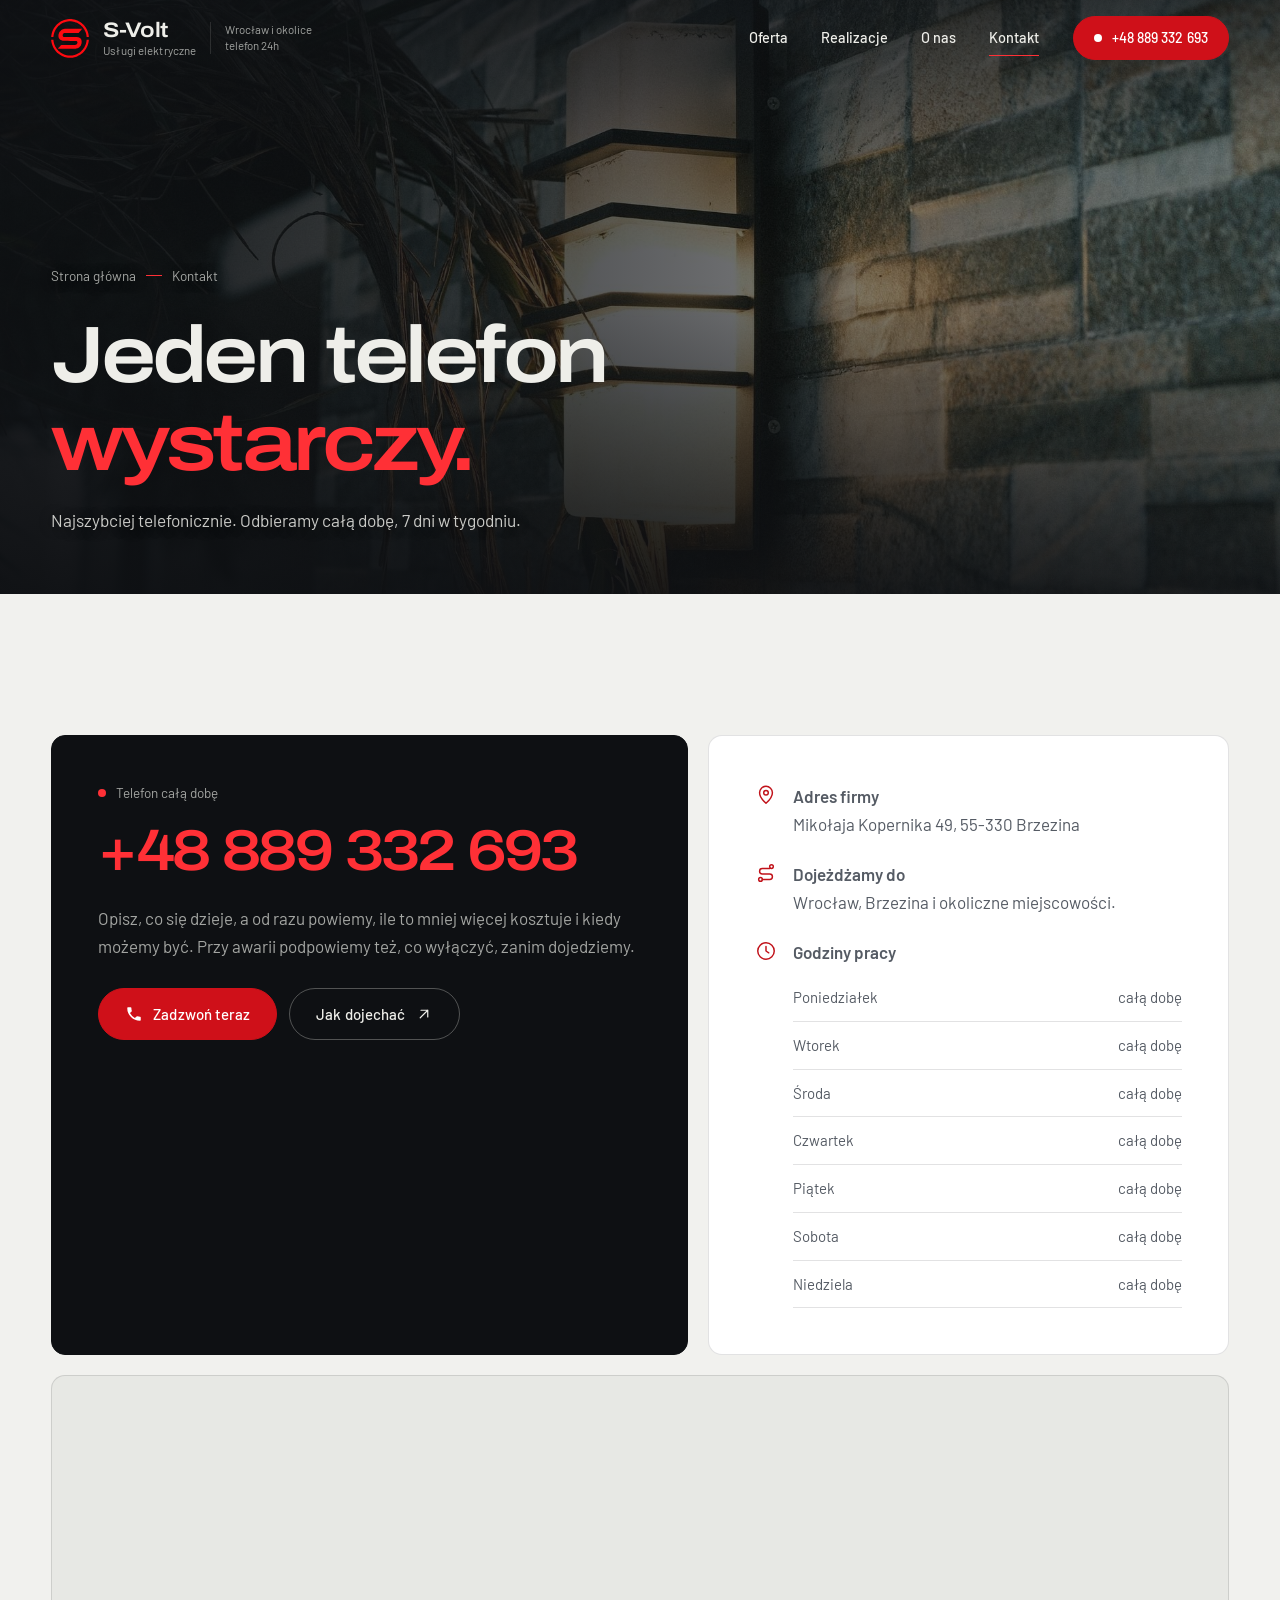
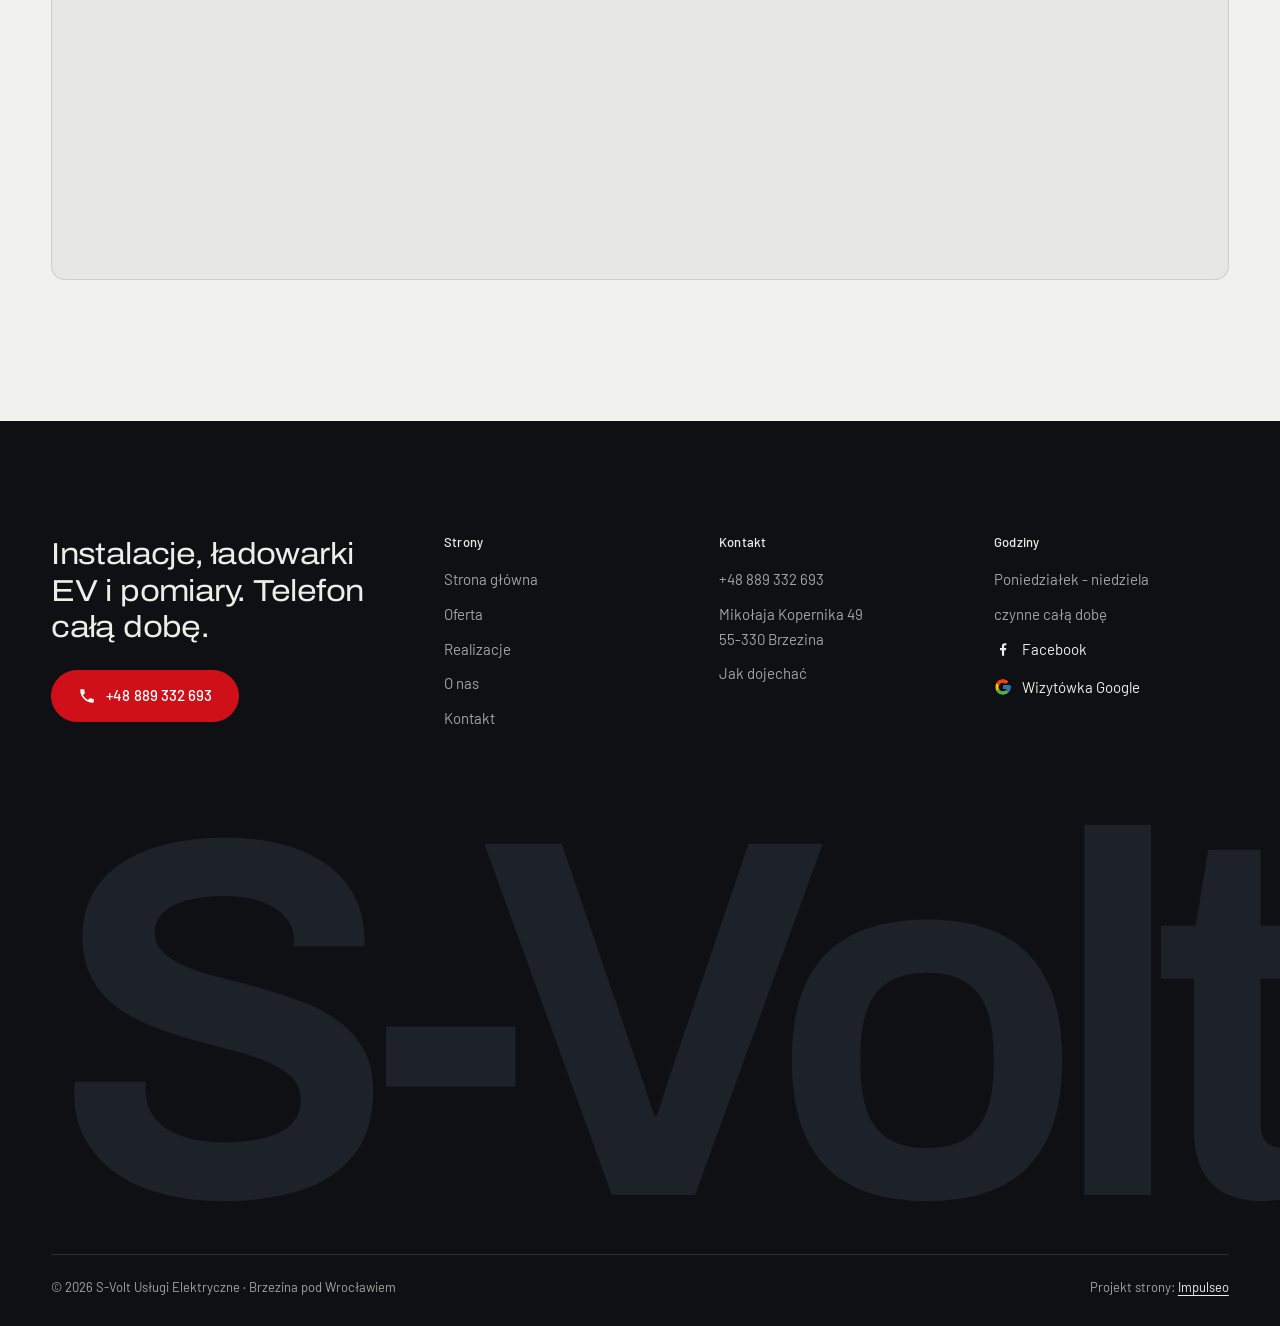
==== commit 2a8c8bde: "[claude-edit][cmt:8bc6a2db-5015-4de1-bba3-2aea98c3e69b] Czcionki pod elektryka: Archivo szeroki (nag" ====
--- a/kontakt.html
+++ b/kontakt.html
@@ -23,10 +23,10 @@
 <link rel="preload" as="image" href="img/head-kontakt.jpg" fetchpriority="high">
 <link rel="preconnect" href="https://fonts.googleapis.com">
 <link rel="preconnect" href="https://fonts.gstatic.com" crossorigin>
-<link href="https://fonts.googleapis.com/css2?family=Bricolage+Grotesque:opsz,wght@12..96,400..700&family=Geist:wght@400..600&display=swap" rel="stylesheet">
-<link rel="stylesheet" href="assets/styles.css?v=20261022a">
+<link href="https://fonts.googleapis.com/css2?family=Archivo:wdth,wght@62..125,400..800&family=Barlow:wght@400;500;600&display=swap" rel="stylesheet">
+<link rel="stylesheet" href="assets/styles.css?v=20261022b">
 <script src="assets/lenis.min.js?v=1.1.20" defer></script>
-<script src="assets/main.js?v=20261022a" defer></script>
+<script src="assets/main.js?v=20261022b" defer></script>
 </head>
 <body>
 <a class="skip" href="#tresc">Przejdź do treści</a>
--- a/assets/styles.css
+++ b/assets/styles.css
@@ -1,5 +1,5 @@
 /* S-Volt - usługi elektryczne. Projekt strony: Impulseo, 10.2026.
-   Paleta: grafit + miedź (kolor przewodu). Krój: Bricolage Grotesque + Geist. */
+   Paleta: grafit + miedź (kolor przewodu). Krój: Archivo (szeroki, techniczny) + Barlow (jak oznakowanie przemysłowe). */
 :root{
   --ink:#0E1013;--ink-2:#15181D;--ink-3:#1D2128;--ink-line:rgba(238,238,233,.13);
   --paper:#F1F1EE;--paper-2:#E7E8E4;--line:rgba(18,20,24,.12);
@@ -7,8 +7,8 @@
   --on-dark:#EEEEE9;--on-dark-2:#A3A5A2;
   --accent:#FF3036;--accent-d:#C1121A;--accent-soft:rgba(255,48,54,.14);--btn:#CF1019;--logo:#FF0A10;
   --paper-3:#FFFFFF;
-  --f-display:"Bricolage Grotesque","Geist",system-ui,sans-serif;
-  --f-body:"Geist",system-ui,-apple-system,"Segoe UI",sans-serif;
+  --f-display:"Archivo","Barlow",system-ui,sans-serif;
+  --f-body:"Barlow",system-ui,-apple-system,"Segoe UI",sans-serif;
   --expo:cubic-bezier(.16,1,.3,1);--ease:cubic-bezier(.16,.84,.44,1);--in:cubic-bezier(.7,0,.84,0);
   --wrap:min(1320px, 100% - clamp(40px, 8vw, 128px));
   --nav-h:76px;
@@ -25,7 +25,7 @@
 a{color:inherit;text-decoration:none}
 p{margin:0 0 1em;max-width:62ch}
 ul,ol{margin:0}
-h1,h2,h3{font-family:var(--f-display);font-weight:600;letter-spacing:-.03em;margin:0;font-variation-settings:"opsz" 96;text-wrap:balance}
+h1,h2,h3{font-family:var(--f-display);font-weight:600;letter-spacing:-.03em;margin:0;font-variation-settings:"wdth" 118;text-wrap:balance}
 h2 em,h1 em{font-style:normal;color:var(--accent-d)}
 .dark h1 em,.dark h2 em,.hero h1 em,.pagehead h1 em,.stopklatka h2 em{color:var(--accent)}
 ::selection{background:var(--accent);color:#fff}
@@ -504,3 +504,7 @@
   .hero-media::after{background:linear-gradient(0deg,rgba(14,16,19,.95) 0%,rgba(14,16,19,.86) 45%,rgba(14,16,19,.5) 75%,rgba(14,16,19,.55) 100%)}
   .pagehead-media::after{background:linear-gradient(0deg,rgba(14,16,19,.92) 0%,rgba(14,16,19,.75) 55%,rgba(14,16,19,.72) 100%)}
 }
+/* Krój elektryka: Archivo poszerzony we wszystkich nagłówkach i liczbach, ciaśniejszy tylko w gigantycznym znaku stopki */
+.brand-name b,.mnav a.ml,.strip .k,.stat b,.proc-count,.op-meta .big,.op-card.feat blockquote p,.badges p b,.faq-item summary,.cta-phone,.foot-claim,.k-phone{font-variation-settings:"wdth" 115}
+h1,h2,h3{letter-spacing:-.02em}
+.foot-mark .fm-txt{font-variation-settings:"wdth" 100}
